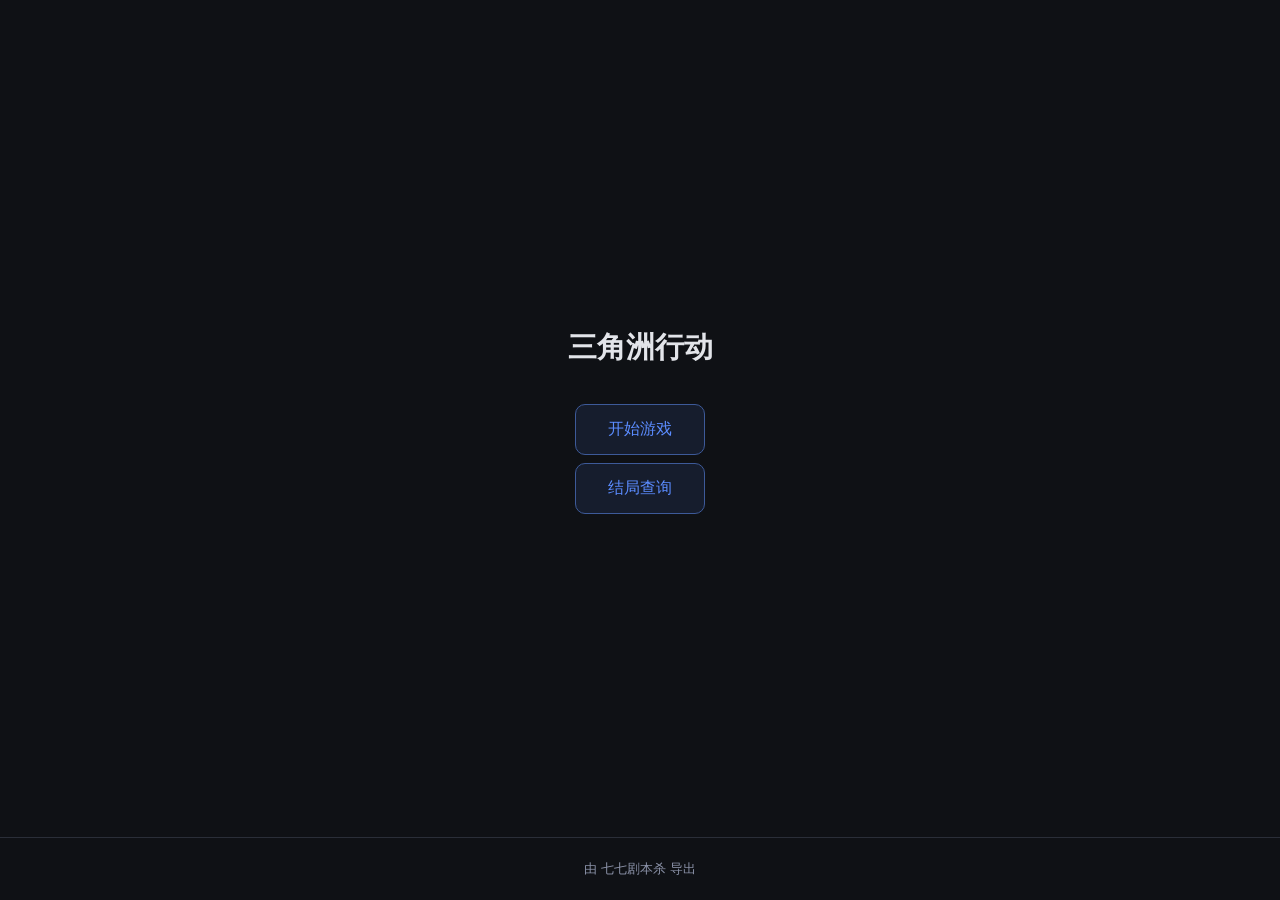
==== 游戏/【七七剧本杀·出品】三角洲行动 (1).html @ 542d5b60 "Add files via upload" ====
<!DOCTYPE html>
<html lang="zh-CN">
<head>
<meta charset="UTF-8">
<meta name="viewport" content="width=device-width, initial-scale=1.0, maximum-scale=1.0, user-scalable=no, viewport-fit=cover">
<meta name="apple-mobile-web-app-capable" content="yes">
<meta name="apple-mobile-web-app-status-bar-style" content="black-translucent">
<meta name="mobile-web-app-capable" content="yes">
<title>三角洲行动</title>
<style>
:root{--bg:#0f1115;--card:#1a1d24;--border:#2a2e38;--text:#e2e4e9;--text-dim:#8b92a8;--accent:#5b8cff;--accent-dim:#3d5a99;--plot:#4ade80;--option:#fbbf24;--ending:#f87171;--minigame:#a78bfa}
*{box-sizing:border-box;margin:0;padding:0;-webkit-tap-highlight-color:transparent;-webkit-touch-callout:none}
body{font-family:-apple-system,BlinkMacSystemFont,"Segoe UI",Roboto,"Helvetica Neue",Arial,sans-serif;background:var(--bg);color:var(--text);line-height:1.7;min-height:100vh;display:flex;flex-direction:column;transition:background .3s,color .3s;-webkit-user-select:none;user-select:none;-webkit-text-size-adjust:100%;text-size-adjust:100%;overflow-x:hidden;touch-action:manipulation}
#game-root{flex:1;display:flex;flex-direction:column;align-items:center;justify-content:center;padding:24px;max-width:720px;margin:0 auto;width:100%;padding-top:max(24px,env(safe-area-inset-top));padding-bottom:max(24px,env(safe-area-inset-bottom));padding-left:max(24px,env(safe-area-inset-left));padding-right:max(24px,env(safe-area-inset-right))}
.game-title{font-size:1.8rem;color:var(--text);margin-bottom:8px;text-align:center}
.game-subtitle{color:var(--text-dim);font-size:0.95rem;margin-bottom:24px;text-align:center}
.node-card{background:var(--card);border:1px solid var(--border);border-radius:16px;padding:28px;width:100%;margin-bottom:16px;position:relative;overflow:hidden;animation:fadeIn .4s ease}
.node-card.with-bg{background-size:cover;background-position:center;background-blend-mode:overlay}
.node-card.with-bg::before{content:"";position:absolute;inset:0;background:rgba(0,0,0,.45);z-index:0}
.node-card.with-bg.light-bg::before{background:rgba(255,255,255,.55)}
.node-card.with-bg>*{position:relative;z-index:1}
@keyframes fadeIn{from{opacity:0;transform:translateY(12px)}to{opacity:1;transform:translateY(0)}}
.node-card.ending{border-color:rgba(248,113,113,.3)}
.node-card.minigame{border-color:rgba(167,139,250,.3)}
.node-type-badge{display:inline-block;font-size:0.7rem;font-weight:700;text-transform:uppercase;padding:3px 12px;border-radius:6px;margin-bottom:12px;background:rgba(90,222,128,.15);color:var(--plot)}
.node-type-badge.ending{background:rgba(248,113,113,.15);color:var(--ending)}
.node-type-badge.minigame{background:rgba(167,139,250,.15);color:var(--minigame)}
.node-title{font-size:1.3rem;font-weight:600;margin-bottom:12px;color:var(--text)}
.node-body{color:var(--text);white-space:pre-wrap;margin-bottom:16px;font-size:1rem;-webkit-user-select:text;user-select:text}
.node-media{width:100%;border-radius:12px;margin-bottom:16px;max-height:400px;object-fit:contain;background:#000}
.node-video{width:100%;border-radius:12px;margin-bottom:16px;max-height:400px;background:#000}
/* 视觉小说式对话框 */
.vn-dialogue-area{position:relative;margin-bottom:16px;min-height:60px}
.vn-character-portrait{position:absolute;bottom:0;left:0;width:120px;height:160px;object-fit:contain;z-index:2;pointer-events:none;filter:drop-shadow(2px 4px 8px rgba(0,0,0,.4))}
.vn-character-portrait.right{left:auto;right:0}
.vn-dialogue-box{background:rgba(0,0,0,.65);border-radius:12px;padding:16px 20px;margin-left:0;position:relative;cursor:pointer;transition:background .2s;min-height:50px;display:flex;flex-direction:column;justify-content:center}
.vn-dialogue-box.light-bg{background:rgba(255,255,255,.75);color:#1a1a2e}
.vn-dialogue-box:hover{background:rgba(0,0,0,.72)}
.vn-dialogue-box.light-bg:hover{background:rgba(255,255,255,.82)}
.vn-dialogue-box.with-portrait-left{margin-left:130px}
.vn-dialogue-box.with-portrait-right{margin-right:130px}
.vn-speaker-name{font-size:0.9rem;font-weight:700;color:#a78bfa;margin-bottom:6px;display:flex;align-items:center;gap:6px}
.vn-speaker-name::before{content:"";display:inline-block;width:3px;height:14px;background:#a78bfa;border-radius:2px}
.vn-dialogue-box.light-bg .vn-speaker-name{color:#6d28d9}
.vn-dialogue-box.light-bg .vn-speaker-name::before{background:#6d28d9}
.vn-dialogue-text{font-size:1rem;line-height:1.8;white-space:pre-wrap;-webkit-user-select:text;user-select:text}
.vn-dialogue-text.fade-in{animation:vnTextFade .35s ease}
@keyframes vnTextFade{from{opacity:0;transform:translateY(6px)}to{opacity:1;transform:translateY(0)}}
.vn-advance-hint{text-align:right;font-size:0.75rem;color:rgba(255,255,255,.4);margin-top:6px;animation:vnBlink 1.2s infinite}
.vn-dialogue-box.light-bg .vn-advance-hint{color:rgba(0,0,0,.35)}
.mg-embed-wrap{position:relative;width:100%;margin-top:12px;touch-action:auto}
.mg-iframe{width:100%;height:60vh;min-height:300px;max-height:600px;border:1px solid var(--border);border-radius:12px;background:#000;transition:opacity .3s ease;touch-action:auto}
.mg-iframe.mg-done{opacity:.4;pointer-events:none}
.mg-loading{position:absolute;inset:0;display:flex;align-items:center;justify-content:center;background:var(--card);border-radius:12px;color:var(--text-dim);font-size:.9rem}
.mg-feedback{animation:mgPopIn .4s ease;text-align:center;padding:20px;border-radius:12px;font-size:1rem}
@keyframes mgPopIn{from{opacity:0;transform:scale(.9)}to{opacity:1;transform:scale(1)}}
.mg-feedback .mg-fb-icon{font-size:2.5rem;margin-bottom:8px}
.mg-feedback .mg-fb-title{font-size:1.4rem;font-weight:700}
.mg-feedback .mg-fb-sub{font-size:.85rem;color:var(--text-dim);margin-top:6px}
@keyframes vnBlink{0%,100%{opacity:.3}50%{opacity:.8}}
.vn-paragraphs-done{opacity:.5;transition:opacity .3s}
.options-list{display:flex;flex-direction:column;gap:10px;margin-top:16px}
.option-btn{display:block;width:100%;text-align:left;padding:14px 18px;border-radius:12px;border:1px solid var(--border);background:rgba(251,191,36,.06);color:var(--text);cursor:pointer;font-size:1rem;transition:all .2s;font-family:inherit;min-height:48px}
.option-btn:hover{background:rgba(251,191,36,.12);border-color:var(--option);transform:translateX(4px)}
.option-btn:active{transform:translateX(2px) scale(.99);background:rgba(251,191,36,.18)}
.option-btn.disabled{opacity:.4;cursor:not-allowed;pointer-events:none}
.option-title{font-weight:600;margin-bottom:2px}
.option-body{color:var(--text-dim);font-size:0.9rem}
.option-condition{font-size:0.75rem;color:var(--text-dim);margin-top:4px;font-style:italic}
.no-options{color:var(--text-dim);text-align:center;padding:20px;font-style:italic}
.ending-card{text-align:center;padding:40px 28px}
.ending-card .node-title{font-size:1.6rem}
.restart-btn{margin-top:24px;padding:14px 32px;border-radius:10px;border:1px solid var(--accent-dim);background:rgba(91,140,255,.1);color:var(--accent);cursor:pointer;font-size:1rem;transition:all .2s;font-family:inherit;min-height:48px}
.restart-btn:hover{background:rgba(91,140,255,.2);border-color:var(--accent)}
.restart-btn:active{background:rgba(91,140,255,.3);transform:scale(.98)}
.history-bar{display:flex;gap:6px;flex-wrap:wrap;margin-bottom:16px;justify-content:center}
.history-dot{width:8px;height:8px;border-radius:50%;background:var(--border);transition:background .3s}
.history-dot.visited{background:var(--accent)}
.vars-panel{position:fixed;top:16px;right:16px;background:var(--card);border:1px solid var(--border);border-radius:10px;padding:12px 16px;font-size:0.8rem;color:var(--text-dim);z-index:100;max-width:200px;display:none}
.vars-panel.visible{display:block}
.vars-panel .var-item{display:flex;justify-content:space-between;gap:12px;margin-bottom:4px}
.vars-panel .var-name{color:var(--text)}
.vars-panel .var-value{color:var(--accent)}
.footer{text-align:center;padding:20px;color:var(--text-dim);font-size:0.8rem;border-top:1px solid var(--border)}
.loading{color:var(--text-dim);text-align:center;padding:40px}
.theme-toggle{position:fixed;top:max(16px,env(safe-area-inset-top));left:max(16px,env(safe-area-inset-left));z-index:100;padding:8px 14px;border-radius:8px;border:1px solid var(--border);background:var(--card);color:var(--text);cursor:pointer;font-size:0.8rem;font-family:inherit;transition:all .2s;min-height:40px}
.theme-toggle:hover{border-color:var(--accent)}
.theme-toggle:active{transform:scale(.95)}
.download-btn{position:fixed;top:max(16px,env(safe-area-inset-top));left:calc(110px + env(safe-area-inset-left));z-index:100;padding:8px 14px;border-radius:8px;border:1px solid var(--border);background:var(--card);color:var(--accent);cursor:pointer;font-size:0.8rem;font-family:inherit;transition:all .2s;min-height:40px}
.download-btn:hover{border-color:var(--accent);background:rgba(91,140,255,.1)}
.download-btn:active{transform:scale(.95)}
@media(max-width:640px){
  #game-root{padding:12px;padding-top:max(12px,env(safe-area-inset-top));padding-bottom:max(12px,env(safe-area-inset-bottom));padding-left:max(12px,env(safe-area-inset-left));padding-right:max(12px,env(safe-area-inset-right))}
  .node-card{padding:18px;border-radius:14px;margin-bottom:12px}
  .game-title{font-size:1.4rem;margin-bottom:6px}
  .game-subtitle{font-size:0.85rem;margin-bottom:18px}
  .node-title{font-size:1.15rem;margin-bottom:10px}
  .node-body{font-size:0.95rem;margin-bottom:14px}
  .node-media,.node-video{max-height:260px;border-radius:10px;margin-bottom:14px}
  .vn-dialogue-box{padding:14px 16px;border-radius:10px;min-height:48px}
  .vn-dialogue-text{font-size:0.95rem;line-height:1.75}
  .vn-speaker-name{font-size:0.85rem;margin-bottom:4px}
  .vn-character-portrait{width:72px;height:100px}
  .vn-dialogue-box.with-portrait-left{margin-left:82px}
  .vn-dialogue-box.with-portrait-right{margin-right:82px}
  .mg-iframe{height:55vh;min-height:280px;max-height:500px;border-radius:10px}
  .mg-feedback{padding:16px}
  .mg-feedback .mg-fb-icon{font-size:2rem}
  .mg-feedback .mg-fb-title{font-size:1.2rem}
  .options-list{gap:8px;margin-top:14px}
  .option-btn{padding:12px 16px;font-size:0.95rem;min-height:44px;border-radius:10px}
  .option-btn:hover{transform:none}
  .option-btn:active{transform:scale(.98)}
  .ending-card{padding:28px 18px}
  .ending-card .node-title{font-size:1.35rem}
  .restart-btn{padding:12px 28px;font-size:0.95rem;margin-top:18px}
  .vars-panel{top:max(8px,env(safe-area-inset-top));right:max(8px,env(safe-area-inset-right));max-width:150px;font-size:0.7rem;padding:8px 10px}
  .theme-toggle{top:max(8px,env(safe-area-inset-top));left:max(8px,env(safe-area-inset-left));padding:6px 12px;font-size:0.75rem;min-height:36px}
  .download-btn{top:max(8px,env(safe-area-inset-top));left:calc(88px + env(safe-area-inset-left));padding:6px 12px;font-size:0.75rem;min-height:36px}
  .footer{padding:14px;font-size:0.72rem}
  .history-dot{width:6px;height:6px}
}
@media(max-width:380px){
  #game-root{padding:8px;padding-top:max(8px,env(safe-area-inset-top));padding-bottom:max(8px,env(safe-area-inset-bottom))}
  .node-card{padding:14px;border-radius:12px}
  .game-title{font-size:1.2rem}
  .node-title{font-size:1.05rem}
  .vn-dialogue-text{font-size:0.9rem}
  .mg-iframe{height:50vh;min-height:240px;border-radius:8px}
  .vn-character-portrait{width:60px;height:84px}
  .vn-dialogue-box.with-portrait-left{margin-left:68px}
  .vn-dialogue-box.with-portrait-right{margin-right:68px}
  .vars-panel{display:none!important}
}
@media(orientation:landscape) and (max-height:500px){
  #game-root{justify-content:flex-start;padding-top:max(8px,env(safe-area-inset-top))}
  .mg-iframe{height:calc(100vh - 140px);min-height:200px;max-height:none}
  .node-card{padding:14px 18px}
  .game-title{font-size:1.1rem;margin-bottom:4px}
  .game-subtitle{font-size:0.8rem;margin-bottom:10px}
}
</style>
</head>
<body>
<div id="game-root"></div>
<div id="vars-panel" class="vars-panel"></div>
<button class="theme-toggle" id="theme-toggle" onclick="toggleTheme()" style="display:none">切换主题</button>

<script id="project-data" type="application/json">{"variables":[{"id":"variable-1785321094728-0","name":"哈夫克","type":"int","initialValue":0},{"id":"variable-1785321100762-1","name":"阿萨拉","type":"int","initialValue":0}],"nodes":[{"id":"script-start","type":"start","position":{"x":178.66221628838474,"y":145.5153538050734},"data":{"kind":"start","title":"游戏入口","body":"欢迎游玩Seven戚通过“七七剧本杀”软件制作的互动故事剧情类游戏"}},{"id":"plot-1","type":"plot","position":{"x":607.9819314641744,"y":110.14828660436137},"data":{"kind":"plot","title":"起源","body":"这是一切的开始，阿萨拉的人民正处于水生火热之中，我们必须要帮助他们找回土地！！！！反对哈夫克的一切阴谋！","characterIds":["character-custom-1785322199210-1"],"storyboard":{"version":1,"storyboardId":"storyboard-version-821850fd-a752-4589-b3ab-06ebc5e53c64","revision":1,"status":"confirmed","updatedAt":"2026-07-29T09:32:47.269Z","sourceHash":"ooxrei","shotCountReason":"","shots":[{"shotId":"shot-c90098a2-74d8-4584-8951-6c9841153ac0","shotNo":1,"durationSec":4,"gridPosition":null,"bottomCaptionEn":"","durationReason":"","sceneDescription":"","characterDescriptions":"","characterIds":["character-custom-1785322199210-1"],"visualDescription":"新的镜头画面","shotSize":"中景","cameraMovement":"固定机位","characterAction":"","emotion":"","lighting":"自然电影感光影","soundEffect":"","dialogue":"","generateAudio":true,"storyboardPrompt":"新的镜头画面\n出场人物：\nCharacter 1\n景别：中景\n光影：自然电影感光影","seedanceDirectorPrompt":"","motionPrompt":"运镜：固定机位\n时长：4秒","linkFromPrevious":"new_clip","linkLocked":false,"status":"confirmed"},{"shotId":"shot-12ba7ae8-3316-42a2-81bb-3f3144792e66","shotNo":2,"durationSec":4,"gridPosition":null,"bottomCaptionEn":"","durationReason":"","sceneDescription":"","characterDescriptions":"","characterIds":["character-custom-1785322199210-1"],"visualDescription":"新的镜头画面","shotSize":"中景","cameraMovement":"固定机位","characterAction":"","emotion":"","lighting":"自然电影感光影","soundEffect":"","dialogue":"","generateAudio":true,"storyboardPrompt":"新的镜头画面\n出场人物：\nCharacter 1\n景别：中景\n光影：自然电影感光影","seedanceDirectorPrompt":"","motionPrompt":"运镜：固定机位\n时长：4秒","linkFromPrevious":"auto","linkLocked":false,"status":"confirmed"}],"confirmedAt":"2026-07-29T09:32:47.269Z","estimatedCost":{"totalDurationSec":8,"costPerSecond":10,"totalCost":80,"updatedAt":"2026-08-01T06:28:00.365Z"}},"storyboardVersions":[{"id":"storyboard-version-821850fd-a752-4589-b3ab-06ebc5e53c64","revision":1,"storyboard":{"version":1,"storyboardId":"storyboard-version-821850fd-a752-4589-b3ab-06ebc5e53c64","revision":1,"status":"confirmed","updatedAt":"2026-07-29T09:32:47.269Z","sourceHash":"ooxrei","shotCountReason":"","shots":[{"shotId":"shot-c90098a2-74d8-4584-8951-6c9841153ac0","shotNo":1,"durationSec":4,"gridPosition":null,"bottomCaptionEn":"","durationReason":"","sceneDescription":"","characterDescriptions":"","characterIds":["character-custom-1785322199210-1"],"visualDescription":"新的镜头画面","shotSize":"中景","cameraMovement":"固定机位","characterAction":"","emotion":"","lighting":"自然电影感光影","soundEffect":"","dialogue":"","generateAudio":true,"storyboardPrompt":"新的镜头画面\n出场人物：\nCharacter 1\n景别：中景\n光影：自然电影感光影","seedanceDirectorPrompt":"","motionPrompt":"运镜：固定机位\n时长：4秒","linkFromPrevious":"new_clip","linkLocked":false,"status":"confirmed"},{"shotId":"shot-12ba7ae8-3316-42a2-81bb-3f3144792e66","shotNo":2,"durationSec":4,"gridPosition":null,"bottomCaptionEn":"","durationReason":"","sceneDescription":"","characterDescriptions":"","characterIds":["character-custom-1785322199210-1"],"visualDescription":"新的镜头画面","shotSize":"中景","cameraMovement":"固定机位","characterAction":"","emotion":"","lighting":"自然电影感光影","soundEffect":"","dialogue":"","generateAudio":true,"storyboardPrompt":"新的镜头画面\n出场人物：\nCharacter 1\n景别：中景\n光影：自然电影感光影","seedanceDirectorPrompt":"","motionPrompt":"运镜：固定机位\n时长：4秒","linkFromPrevious":"auto","linkLocked":false,"status":"confirmed"}],"confirmedAt":"2026-07-29T09:32:47.269Z","estimatedCost":{"totalDurationSec":8,"costPerSecond":10,"totalCost":80,"updatedAt":"2026-08-01T06:28:00.365Z"}},"createdAt":"2026-07-29T09:28:19.403Z","updatedAt":"2026-07-29T09:32:47.269Z"}],"activeStoryboardVersionId":"storyboard-version-821850fd-a752-4589-b3ab-06ebc5e53c64","mutations":[],"options":[{"id":"option-1785317857277-l1roxs","title":"帮助阿萨拉重建家园","body":"","mutations":[],"conditions":[],"conditionGroups":[]},{"id":"option-1785320986814-rvycjo","title":"不管他们的事，我们GTI选择置身事外","body":"","mutations":[],"conditions":[],"conditionGroups":[]},{"id":"option-1785321018225-cpakb9","title":"鼓励哈夫克","body":"","mutations":[],"conditions":[],"conditionGroups":[]}]}},{"id":"plot-3","type":"plot","position":{"x":1680,"y":120},"data":{"kind":"plot","title":"赛依德很感谢您","body":"”谢谢你”赛依德说道","characterIds":[],"mutations":[],"options":[{"id":"option-1785320827137-rbj5xd","title":"没事的，让我们一起加油吧！","body":"","mutations":[],"conditions":[],"conditionGroups":[]}]}},{"id":"plot-6","type":"plot","position":{"x":1160,"y":120},"data":{"kind":"plot","title":"阿萨拉的人民已经很苦了","body":"阿萨拉与哈夫克的战争，很显然哈夫克占据上风，雷军阀已经死了，如果帮助他们这个关键的地方（阿萨拉）就要被哈夫克占据了！","characterIds":[],"mutations":[],"options":[{"id":"option-1785321264141-17naps","title":"帮助阿萨拉","body":"","mutations":[],"conditions":[],"conditionGroups":[]},{"id":"option-1785321265177-w3rhjz","title":"无视","body":"","mutations":[],"conditions":[],"conditionGroups":[]}]}},{"id":"ending-8","type":"ending","position":{"x":1160,"y":610.8571428571429},"data":{"kind":"ending","title":"哈夫克共创未来","body":"“信息与你无限，哈夫克共创未来！”哈夫克又送给我们GTI了一些脑机给我们的干员使用，我们相信与哈夫克合作，我们也将hui成为世界上新的阵营！","characterIds":[]}},{"id":"ending-10","type":"ending","position":{"x":1680,"y":542},"data":{"kind":"ending","title":"战争结束了","body":"战争让阿萨拉变的千疮百孔，哈夫克成为了世界的主导，他们占领着乌木斯运河的航道，他们收着巨额的资金，如果我们能够在之前阻止他们就好了······","characterIds":[]}},{"id":"ending-11","type":"ending","position":{"x":2200,"y":120},"data":{"kind":"ending","title":"阿萨拉的保卫战","body":"阿萨拉在GTI的xiezhu下已经战胜了邪恶的哈夫克资本家，我们会继续帮助他们重建家园！！！","characterIds":[]}}],"scripts":[{"scriptId":"script-default","name":"主脚本","entryNodeId":"script-start","nodes":[{"id":"script-start","type":"start","position":{"x":178.66221628838474,"y":145.5153538050734},"data":{"kind":"start","title":"游戏入口","body":"欢迎游玩Seven戚通过“七七剧本杀”软件制作的互动故事剧情类游戏"}},{"id":"plot-1","type":"plot","position":{"x":607.9819314641744,"y":110.14828660436137},"data":{"kind":"plot","title":"起源","body":"这是一切的开始，阿萨拉的人民正处于水生火热之中，我们必须要帮助他们找回土地！！！！反对哈夫克的一切阴谋！","characterIds":["character-custom-1785322199210-1"],"storyboard":{"version":1,"storyboardId":"storyboard-version-821850fd-a752-4589-b3ab-06ebc5e53c64","revision":1,"status":"confirmed","updatedAt":"2026-07-29T09:32:47.269Z","sourceHash":"ooxrei","shotCountReason":"","shots":[{"shotId":"shot-c90098a2-74d8-4584-8951-6c9841153ac0","shotNo":1,"durationSec":4,"gridPosition":null,"bottomCaptionEn":"","durationReason":"","sceneDescription":"","characterDescriptions":"","characterIds":["character-custom-1785322199210-1"],"visualDescription":"新的镜头画面","shotSize":"中景","cameraMovement":"固定机位","characterAction":"","emotion":"","lighting":"自然电影感光影","soundEffect":"","dialogue":"","generateAudio":true,"storyboardPrompt":"新的镜头画面\n出场人物：\nCharacter 1\n景别：中景\n光影：自然电影感光影","seedanceDirectorPrompt":"","motionPrompt":"运镜：固定机位\n时长：4秒","linkFromPrevious":"new_clip","linkLocked":false,"status":"confirmed"},{"shotId":"shot-12ba7ae8-3316-42a2-81bb-3f3144792e66","shotNo":2,"durationSec":4,"gridPosition":null,"bottomCaptionEn":"","durationReason":"","sceneDescription":"","characterDescriptions":"","characterIds":["character-custom-1785322199210-1"],"visualDescription":"新的镜头画面","shotSize":"中景","cameraMovement":"固定机位","characterAction":"","emotion":"","lighting":"自然电影感光影","soundEffect":"","dialogue":"","generateAudio":true,"storyboardPrompt":"新的镜头画面\n出场人物：\nCharacter 1\n景别：中景\n光影：自然电影感光影","seedanceDirectorPrompt":"","motionPrompt":"运镜：固定机位\n时长：4秒","linkFromPrevious":"auto","linkLocked":false,"status":"confirmed"}],"confirmedAt":"2026-07-29T09:32:47.269Z","estimatedCost":{"totalDurationSec":8,"costPerSecond":10,"totalCost":80,"updatedAt":"2026-08-01T06:28:00.365Z"}},"storyboardVersions":[{"id":"storyboard-version-821850fd-a752-4589-b3ab-06ebc5e53c64","revision":1,"storyboard":{"version":1,"storyboardId":"storyboard-version-821850fd-a752-4589-b3ab-06ebc5e53c64","revision":1,"status":"confirmed","updatedAt":"2026-07-29T09:32:47.269Z","sourceHash":"ooxrei","shotCountReason":"","shots":[{"shotId":"shot-c90098a2-74d8-4584-8951-6c9841153ac0","shotNo":1,"durationSec":4,"gridPosition":null,"bottomCaptionEn":"","durationReason":"","sceneDescription":"","characterDescriptions":"","characterIds":["character-custom-1785322199210-1"],"visualDescription":"新的镜头画面","shotSize":"中景","cameraMovement":"固定机位","characterAction":"","emotion":"","lighting":"自然电影感光影","soundEffect":"","dialogue":"","generateAudio":true,"storyboardPrompt":"新的镜头画面\n出场人物：\nCharacter 1\n景别：中景\n光影：自然电影感光影","seedanceDirectorPrompt":"","motionPrompt":"运镜：固定机位\n时长：4秒","linkFromPrevious":"new_clip","linkLocked":false,"status":"confirmed"},{"shotId":"shot-12ba7ae8-3316-42a2-81bb-3f3144792e66","shotNo":2,"durationSec":4,"gridPosition":null,"bottomCaptionEn":"","durationReason":"","sceneDescription":"","characterDescriptions":"","characterIds":["character-custom-1785322199210-1"],"visualDescription":"新的镜头画面","shotSize":"中景","cameraMovement":"固定机位","characterAction":"","emotion":"","lighting":"自然电影感光影","soundEffect":"","dialogue":"","generateAudio":true,"storyboardPrompt":"新的镜头画面\n出场人物：\nCharacter 1\n景别：中景\n光影：自然电影感光影","seedanceDirectorPrompt":"","motionPrompt":"运镜：固定机位\n时长：4秒","linkFromPrevious":"auto","linkLocked":false,"status":"confirmed"}],"confirmedAt":"2026-07-29T09:32:47.269Z","estimatedCost":{"totalDurationSec":8,"costPerSecond":10,"totalCost":80,"updatedAt":"2026-08-01T06:28:00.365Z"}},"createdAt":"2026-07-29T09:28:19.403Z","updatedAt":"2026-07-29T09:32:47.269Z"}],"activeStoryboardVersionId":"storyboard-version-821850fd-a752-4589-b3ab-06ebc5e53c64","mutations":[],"options":[{"id":"option-1785317857277-l1roxs","title":"帮助阿萨拉重建家园","body":"","mutations":[],"conditions":[],"conditionGroups":[]},{"id":"option-1785320986814-rvycjo","title":"不管他们的事，我们GTI选择置身事外","body":"","mutations":[],"conditions":[],"conditionGroups":[]},{"id":"option-1785321018225-cpakb9","title":"鼓励哈夫克","body":"","mutations":[],"conditions":[],"conditionGroups":[]}]}},{"id":"plot-3","type":"plot","position":{"x":1680,"y":120},"data":{"kind":"plot","title":"赛依德很感谢您","body":"”谢谢你”赛依德说道","characterIds":[],"mutations":[],"options":[{"id":"option-1785320827137-rbj5xd","title":"没事的，让我们一起加油吧！","body":"","mutations":[],"conditions":[],"conditionGroups":[]}]}},{"id":"plot-6","type":"plot","position":{"x":1160,"y":120},"data":{"kind":"plot","title":"阿萨拉的人民已经很苦了","body":"阿萨拉与哈夫克的战争，很显然哈夫克占据上风，雷军阀已经死了，如果帮助他们这个关键的地方（阿萨拉）就要被哈夫克占据了！","characterIds":[],"mutations":[],"options":[{"id":"option-1785321264141-17naps","title":"帮助阿萨拉","body":"","mutations":[],"conditions":[],"conditionGroups":[]},{"id":"option-1785321265177-w3rhjz","title":"无视","body":"","mutations":[],"conditions":[],"conditionGroups":[]}]}},{"id":"ending-8","type":"ending","position":{"x":1160,"y":610.8571428571429},"data":{"kind":"ending","title":"哈夫克共创未来","body":"“信息与你无限，哈夫克共创未来！”哈夫克又送给我们GTI了一些脑机给我们的干员使用，我们相信与哈夫克合作，我们也将hui成为世界上新的阵营！","characterIds":[]}},{"id":"ending-10","type":"ending","position":{"x":1680,"y":542},"data":{"kind":"ending","title":"战争结束了","body":"战争让阿萨拉变的千疮百孔，哈夫克成为了世界的主导，他们占领着乌木斯运河的航道，他们收着巨额的资金，如果我们能够在之前阻止他们就好了······","characterIds":[]}},{"id":"ending-11","type":"ending","position":{"x":2200,"y":120},"data":{"kind":"ending","title":"阿萨拉的保卫战","body":"阿萨拉在GTI的xiezhu下已经战胜了邪恶的哈夫克资本家，我们会继续帮助他们重建家园！！！","characterIds":[]}}],"edges":[{"id":"edge-2","source":"script-start","target":"plot-1","type":"smoothstep","color":"#78e0c4"},{"id":"edge-3","source":"plot-1","sourceOptionId":"option-1785317857277-l1roxs","target":"plot-3","type":"smoothstep","color":"#f7768e"},{"id":"edge-4","source":"plot-1","sourceOptionId":"option-1785320986814-rvycjo","target":"plot-6","type":"smoothstep","color":"#f7768e"},{"id":"edge-5","source":"plot-1","sourceOptionId":"option-1785321018225-cpakb9","target":"ending-8","type":"smoothstep","color":"#f7768e"},{"id":"edge-6","source":"plot-6","sourceOptionId":"option-1785321264141-17naps","target":"plot-3","type":"smoothstep","color":"#7cc7ff"},{"id":"edge-7","source":"plot-6","sourceOptionId":"option-1785321265177-w3rhjz","target":"ending-10","type":"smoothstep","color":"#7cc7ff"},{"id":"edge-8","source":"plot-3","sourceOptionId":"option-1785320827137-rbj5xd","target":"ending-11","type":"smoothstep","color":"#4dd0e1"}]}],"outline":{"projectTitle":"三角洲行动","world":"","scenes":"","characters":"","opening":"","openingPlot":"","tone":""},"assets":{"characters":[{"characterId":"character-custom-1785322199210-1","name":"Character 1","aliases":[],"personalityTags":[],"description":"","referenceImages":[],"variants":[]}],"scenes":[{"sceneId":"scene-custom-1785317488332-1","name":"Scene 1","description":"","referenceImages":[],"variants":[]}],"videos":[],"minigames":[]},"entryNodeId":"script-start","projectFlow":{"entryNodeId":"project-start","nodes":[{"id":"project-start","type":"start","position":{"x":120,"y":120},"data":{"kind":"start","title":"游戏入口","body":""}},{"id":"project-run-main","type":"runScript","position":{"x":420,"y":120},"data":{"kind":"runScript","title":"调用主脚本","body":"","scriptId":"script-default"}},{"id":"project-end","type":"scriptEnd","position":{"x":740,"y":120},"data":{"kind":"scriptEnd","title":"返回调用处","body":"","endId":"project-end"}}],"edges":[{"id":"project-edge-start-main","source":"project-start","target":"project-run-main","type":"smoothstep"},{"id":"project-edge-main-end","source":"project-run-main","sourceEndId":"end","target":"project-end","type":"smoothstep"}]}}</script>
<script>
(function(){
  'use strict';

  var ENDING_SETTINGS = {
    showLockedEndings: true,
    hideLockedEndingNames: false,
    endingClues: {"ending-8":"与哈夫克结盟","ending-10":"中立","ending-11":"与阿萨拉结盟"},
    publishSettings: {
      hideEndingGallery: false,
      hideVarsPanel: false,
      hideRestartBtn: false,
      hideTitleScreen: false,
      hiddenVariables: [],
      hiddenEndings: []
    }
  };
  var EXPORT_FILE_NAME = "【七七剧本杀·出品】三角洲行动";
  var reachedEndings = {}; // 记录已达成的结局
  var ALL_ENDINGS = []; // 收集所有结局节点

  // 导出的 HTML 中 project 参数不存在，只从 #project-data 读取
  var domProject = null;
  try {
    var domEl = document.getElementById('project-data');
    if (domEl) domProject = JSON.parse(domEl.textContent);
  } catch(e) { console.error('[generateHTML] 解析 project-data 失败:', e); }
  var PROJECT = domProject || {};
  console.log('[generateHTML] 使用项目数据, 标题:', 
    (PROJECT.outline && PROJECT.outline.projectTitle) || '(无)',
    '小游戏资产:', (PROJECT.assets && PROJECT.assets.minigames) ? PROJECT.assets.minigames.length : 0);

  // 收集所有节点和边（可能在顶层、scripts 或 projectFlow 中）
  var nodes = [];
  var edges = [];
  // 从所有来源收集并合并变量数据
  // 深度递归搜索：遍历整个项目数据树，查找所有看起来像变量的对象
  var varMap = {};
  function mergeVar(v) {
    if (!v || !v.id || typeof v !== 'object') return;
    // 必须看起来像变量对象：有 id 且有 type 或 initialValue 或 name
    if (!('type' in v) && !('initialValue' in v) && !('name' in v)) return;
    var existing = varMap[v.id];
    if (!existing) {
      varMap[v.id] = Object.assign({}, v);
    } else {
      // 合并：优先取非 undefined/null 的值
      Object.keys(v).forEach(function(key) {
        var newVal = v[key];
        if (newVal !== undefined && newVal !== null) {
          var oldVal = existing[key];
          if (oldVal === undefined || oldVal === null) {
            existing[key] = newVal;
          } else if (key === 'initialValue') {
            // 对于 initialValue：取非零的有效值
            var oldNum = Number(oldVal);
            var newNum = Number(newVal);
            var oldValid = !isNaN(oldNum) && oldNum !== 0;
            var newValid = !isNaN(newNum) && newNum !== 0;
            // 如果旧值无效（0/空/NaN）而新值有效，用新值
            if (!oldValid && newValid) {
              existing[key] = newVal;
            }
            // 如果两个都有效，取绝对值更大的（通常是用户设置的值）
            else if (oldValid && newValid && Math.abs(newNum) > Math.abs(oldNum)) {
              existing[key] = newVal;
            }
            // 字符串类型的非零值优先
            else if (typeof newVal === 'string' && newVal.trim() !== '' && newVal.trim() !== '0') {
              if (typeof oldVal !== 'string' || oldVal.trim() === '' || oldVal.trim() === '0') {
                existing[key] = newVal;
              }
            }
          }
        }
      });
    }
  }

  // 深度递归搜索项目数据中的所有变量
  function deepCollectVariables(obj, depth) {
    if (!obj || typeof obj !== 'object' || depth > 10) return;
    if (Array.isArray(obj)) {
      obj.forEach(function(item) { deepCollectVariables(item, depth + 1); });
      return;
    }
    // 检查是否是变量对象
    if (obj.id && (obj.type === 'int' || obj.type === 'bool' || obj.type === 'enum') &&
        ('initialValue' in obj || 'name' in obj)) {
      mergeVar(obj);
    }
    // 递归搜索子属性
    for (var key in obj) {
      if (obj.hasOwnProperty(key) && typeof obj[key] === 'object' && obj[key] !== null) {
        deepCollectVariables(obj[key], depth + 1);
      }
    }
  }

  // 1. 先从已知位置收集
  (PROJECT.variables || []).forEach(mergeVar);
  if (PROJECT.scripts) {
    PROJECT.scripts.forEach(function(s) {
      (s.variables || []).forEach(mergeVar);
    });
  }
  if (PROJECT.outline && PROJECT.outline.variables) {
    PROJECT.outline.variables.forEach(mergeVar);
  }
  // 2. 深度递归搜索整个项目数据，确保不遗漏任何位置的变量
  deepCollectVariables(PROJECT, 0);

  var variables = Object.keys(varMap).map(function(k) { return varMap[k]; });

  // 调试日志：帮助诊断变量同步问题
  console.log('[变量同步诊断] 收集到变量:', variables.length, '个');
  variables.forEach(function(v) {
    console.log('[变量]', v.name, '(', v.id, ')', 'type:', v.type, 'initialValue:', v.initialValue);
  });
  var entryNodeId = PROJECT.entryNodeId;

  // 顶层
  if (PROJECT.nodes) nodes = nodes.concat(PROJECT.nodes);
  if (PROJECT.edges) edges = edges.concat(PROJECT.edges);

  // scripts 中的节点和边
  if (PROJECT.scripts) {
    PROJECT.scripts.forEach(function(s) {
      if (s.nodes) nodes = nodes.concat(s.nodes);
      if (s.edges) edges = edges.concat(s.edges);
      if (s.entryNodeId && !entryNodeId) entryNodeId = s.entryNodeId;
    });
  }

  // projectFlow 中的节点和边
  if (PROJECT.projectFlow) {
    if (PROJECT.projectFlow.nodes) nodes = nodes.concat(PROJECT.projectFlow.nodes);
    if (PROJECT.projectFlow.edges) edges = edges.concat(PROJECT.projectFlow.edges);
  }

  // 去重（按 id）
  var seenNodeIds = {};
  nodes = nodes.filter(function(n) {
    if (seenNodeIds[n.id]) return false;
    seenNodeIds[n.id] = true;
    return true;
  });
  var seenEdgeIds = {};
  edges = edges.filter(function(e) {
    if (seenEdgeIds[e.id]) return false;
    seenEdgeIds[e.id] = true;
    return true;
  });

  // 构建节点映射
  var nodeMap = {};
  nodes.forEach(function(n){ nodeMap[n.id] = n; });

  // 构建小游戏资产映射（minigameAssetId -> 资产对象）
  var minigameAssetMap = {};
  if (PROJECT.assets && PROJECT.assets.minigames) {
    PROJECT.assets.minigames.forEach(function(mg) {
      if (mg && mg.minigameId) minigameAssetMap[mg.minigameId] = mg;
    });
  }
  console.log('[小游戏资产] 共加载', Object.keys(minigameAssetMap).length, '个小游戏资产');

  //从小游戏资产文件构建内联HTML（与主应用 tm() 函数逻辑一致）
  function buildMinigameHtmlFromAsset(asset) {
    if (!asset || !asset.files || !Array.isArray(asset.files)) return '';
    // 查找 index.html
    var entryFile = null;
    for (var i = 0; i < asset.files.length; i++) {
      if (asset.files[i].path === 'index.html') {
        entryFile = asset.files[i];
        break;
      }
    }
    if (!entryFile) {
      console.warn('[小游戏资产] 未找到 index.html');
      return '';
    }
    // 解码 index.html 内容
    var htmlContent = '';
    try {
      var binary = atob(entryFile.dataBase64 || '');
      var bytes = new Uint8Array(binary.length);
      for (var j = 0; j < binary.length; j++) bytes[j] = binary.charCodeAt(j);
      htmlContent = new TextDecoder('utf-8').decode(bytes);
    } catch(e) {
      console.error('[小游戏资产] 解码 index.html 失败:', e);
      return '';
    }
    // 构建文件路径 -> data URI 映射
    var fileMap = {};
    asset.files.forEach(function(f) {
      if (f.path && f.dataBase64) {
        fileMap[f.path] = 'data:' + (f.mimeType || 'application/octet-stream') + ';base64,' + f.dataBase64;
      }
    });
    // 路径规范化函数
    function normalizePath(p) {
      var t = p.replace(/\\/g, '/').replace(/^\.\/+/, '').trim();
      if (!t || t.endsWith('/') || t.startsWith('/') || /^[a-z]:\//i.test(t)) return null;
      var parts = t.split('/').filter(Boolean);
      if (parts.length === 0 || parts.some(function(p) { return p === '.' || p === '..' || p.indexOf(String.fromCharCode(0)) >= 0; })) return null;
      return parts.join('/');
    }
    // 判断是否为绝对URL
    function isAbsoluteUrl(s) {
      return /^(?:[a-z][a-z0-9+.-]*:|\/\/|#)/i.test(s) || s.startsWith('data:') || s.startsWith('blob:');
    }
    // 分离路径和后缀（query+hash）
    function splitPath(url) {
      var m = url.match(/^([^?#]*)(.*)$/);
      return { path: m ? m[1] : url, suffix: m ? m[2] : '' };
    }
    // 替换函数：将相对路径替换为 data URI
    function replaceUrl(urlStr) {
      var s = urlStr.trim();
      if (!s || isAbsoluteUrl(s)) return urlStr;
      var parts = splitPath(s);
      var normalized = normalizePath(parts.path);
      if (!normalized) return urlStr;
      var dataUri = fileMap[normalized];
      return dataUri ? (dataUri + parts.suffix) : urlStr;
    }
    // 替换 src="..." 和 href="..."
    htmlContent = htmlContent.replace(/\b(src|href)=("([^"]*)"|'([^']*)')/gi, function(match, attr, quoted, dq, sq) {
      var quote = quoted.startsWith("'") ? "'" : '"';
      return attr + '=' + quote + replaceUrl(dq || sq || '') + quote;
    });
    // 替换 url(...)
    htmlContent = htmlContent.replace(/url\((["']?)([^"')]+)\1\)/gi, function(match, quote, url) {
      return 'url(' + quote + replaceUrl(url) + quote + ')';
    });
    console.log('[小游戏资产] HTML构建完成，长度:', htmlContent.length);
    return htmlContent;
  }

  // 收集所有结局节点
  nodes.forEach(function(n){
    var kind = (n.data && n.data.kind) || n.type || '';
    if(kind === 'ending'){
      var endingData = n.data || {};
      ALL_ENDINGS.push({
        id: n.id,
        title: endingData.title || endingData.name || '未知结局',
        body: endingData.body || endingData.description || '',
        clue: ENDING_SETTINGS.endingClues[n.id] || ''
      });
    }
  });

  // 构建出边映射：source -> [edges]
  var outgoingMap = {};
  edges.forEach(function(e){
    if(!outgoingMap[e.source]) outgoingMap[e.source] = [];
    outgoingMap[e.source].push(e);
  });

  // 初始化变量状态
  // 编辑器使用 initialValue 字段，兼容 defaultValue / value / defaultVal
  function getVarDefault(v){
    // 优先使用 initialValue（编辑器实际使用的字段）
    if(v.initialValue !== undefined && v.initialValue !== null && v.initialValue !== '') return v.initialValue;
    // 兼容其他可能的字段名
    if(v.defaultValue !== undefined && v.defaultValue !== null && v.defaultValue !== '') return v.defaultValue;
    if(v.value !== undefined && v.value !== null && v.value !== '') return v.value;
    if(v.defaultVal !== undefined && v.defaultVal !== null && v.defaultVal !== '') return v.defaultVal;
    // 类型默认值
    if(v.type === 'int') return 0;
    if(v.type === 'bool') return false;
    if(v.type === 'enum') return (v.enumOptions && v.enumOptions[0] && v.enumOptions[0].value) || '';
    return '';
  }
  var variableState = {};
  variables.forEach(function(v){
    var val = getVarDefault(v);
    if(v.type === 'int'){
      val = Number(val);
      if(isNaN(val)) val = 0;
    }
    else if(v.type === 'bool') val = val === true || val === 'true' || val === '1' || val === 1;
    else if(v.type === 'enum') val = String(val || '');
    variableState[v.id] = val;
  });

  var variableDefs = {};
  variables.forEach(function(v){ variableDefs[v.id] = v; });

  // 播放历史
  var history = [];
  var root = document.getElementById('game-root');
  var varsPanel = document.getElementById('vars-panel');

  // ==================== 媒体 URL 解析 ====================
  function resolveMediaUrl(mediaObj){
    if(!mediaObj || typeof mediaObj !== 'object') return null;
    if(mediaObj._resolvedUrl) return mediaObj._resolvedUrl;
    if(mediaObj.absoluteUrl) return mediaObj.absoluteUrl;
    if(mediaObj.url && typeof mediaObj.url === 'string' && mediaObj.url.indexOf('blob:') !== 0) return mediaObj.url;
    return null;
  }

  // ==================== 背景图片解析 ====================
  function resolveBackgroundImage(node){
    var data = node.data || {};
    var bg = data.backgroundImage;
    if(!bg) return null;
    var url = null;
    if(bg.type === 'url' && bg.url) url = bg.url;
    else if(bg.type === 'base64' && bg.data) url = bg.data;
    else if(bg.type === 'local' && bg.mediaId){
      if(bg._resolvedUrl) url = bg._resolvedUrl;
      else if(bg.absoluteUrl) url = bg.absoluteUrl;
    }
    else if(typeof bg === 'string') url = bg;
    if(!url) return null;
    // 返回 URL 和调整参数
    return { url: url, adjust: bg.adjust || null };
  }

  // ==================== 人物肖像解析 ====================
  function resolveCharacterPortrait(node){
    var data = node.data || {};
    var charIds = data.characterIds || [];
    if(charIds.length === 0) return null;
    var characters = PROJECT.assets && PROJECT.assets.characters || [];
    var charId = charIds[0];
    var character = characters.find(function(c){ return c.id === charId; });
    if(!character) return null;
    var portrait = character.portrait;
    var portraitUrl = null;
    if(portrait){
      if(typeof portrait === 'string'){
        portraitUrl = portrait;
      } else {
        portraitUrl = resolveMediaUrl(portrait);
        if(!portraitUrl && portrait.data) portraitUrl = portrait.data;
        if(!portraitUrl && portrait.base64) portraitUrl = portrait.base64;
        if(!portraitUrl && portrait.thumbnail) portraitUrl = portrait.thumbnail;
      }
    }
    return {
      name: character.name || character.title || '未知人物',
      portrait: portraitUrl,
      id: charId
    };
  }

  // ==================== 变量条件判断 ====================
  function checkConditions(conditions){
    if(!conditions || conditions.length === 0) return true;
    return conditions.every(function(cond){
      var def = variableDefs[cond.variableId];
      var val = variableState[cond.variableId];
      if(!def || val === undefined) return false;
      if(def.type === 'bool'){
        return cond.operator === 'false' ? !val : !!val;
      }
      if(def.type === 'enum'){
        var cur = String(val || '');
        var target = String(cond.value || '');
        return cond.operator === 'not' ? cur !== target : cur === target;
      }
      var numVal = Number(val) || 0;
      var numTarget = Number(cond.value) || 0;
      switch(cond.operator){
        case 'eq': return numVal === numTarget;
        case 'ne': return numVal !== numTarget;
        case 'gt': return numVal > numTarget;
        case 'lt': return numVal < numTarget;
        case 'gte': return numVal >= numTarget;
        case 'lte': return numVal <= numTarget;
        default: return true;
      }
    });
  }

  // ==================== 应用变量变更 ====================
  function applyMutations(mutations){
    if(!mutations || mutations.length === 0) return;
    mutations.forEach(function(mut){
      var def = variableDefs[mut.variableId];
      if(!def) return;
      var mode = mut.mode;
      if(def.type === 'bool' || def.type === 'enum') mode = 'set';
      if(mode !== 'add' && mode !== 'sub' && mode !== 'set') mode = 'set';

      if(def.type === 'int'){
        var cur = Number(variableState[mut.variableId]) || 0;
        var val = Number(mut.value) || 0;
        if(mode === 'add') variableState[mut.variableId] = cur + val;
        else if(mode === 'sub') variableState[mut.variableId] = cur - val;
        else variableState[mut.variableId] = val;
      } else if(def.type === 'bool'){
        variableState[mut.variableId] = mut.value === true || mut.value === 'true' || mut.value === '1' || mut.value === 1;
      } else {
        variableState[mut.variableId] = String(mut.value || '');
      }
    });
    updateVarsPanel();
  }

  // ==================== 查找选项的目标节点 ====================
  // 从 edge 中提取 sourceOptionId，兼容多种存储格式
  function getEdgeSourceOptionId(e){
    // 格式1: e.data.sourceOptionId (React Flow 格式)
    if(e.data && e.data.sourceOptionId) return e.data.sourceOptionId;
    // 格式2: e.sourceOptionId (存储格式)
    if(e.sourceOptionId) return e.sourceOptionId;
    // 格式3: e.sourceHandle = "option:<id>"
    if(e.sourceHandle && typeof e.sourceHandle === 'string' && e.sourceHandle.indexOf('option:') === 0){
      return e.sourceHandle.slice(7);
    }
    return null;
  }

  // 从 edge 中提取 sourceEndId，兼容多种存储格式
  function getEdgeSourceEndId(e){
    if(e.data && e.data.sourceEndId) return e.data.sourceEndId;
    if(e.sourceEndId) return e.sourceEndId;
    if(e.sourceHandle && typeof e.sourceHandle === 'string'){
      if(e.sourceHandle.indexOf('script-end:') === 0) return e.sourceHandle.slice(12);
      if(e.sourceHandle.indexOf('minigame-end:') === 0) return e.sourceHandle.slice(13);
    }
    return null;
  }

  function findOptionTarget(node, optionId, optIdx){
    var outEdges = outgoingMap[node.id] || [];

    // 策略1: 精确匹配 sourceOptionId
    var edge = outEdges.find(function(e){
      return getEdgeSourceOptionId(e) === optionId;
    });

    // 策略2: 匹配 sourceEndId
    if(!edge){
      edge = outEdges.find(function(e){
        return getEdgeSourceEndId(e) === optionId;
      });
    }

    // 策略3: 如果 optionId 是 "option-<idx>" 格式，解析索引并匹配
    if(!edge && typeof optionId === 'string'){
      var match = optionId.match(/option-(d+)/);
      if(match){
        var idx = parseInt(match[1], 10);
        var options = node.data && node.data.options || [];
        if(options[idx]){
          edge = outEdges.find(function(e){
            return getEdgeSourceOptionId(e) === options[idx].id || getEdgeSourceEndId(e) === options[idx].id;
          });
        }
      }
    }

    // 策略4: 按选项索引匹配边（第 N 个有 optionId 的边对应第 N 个选项）
    if(!edge && optIdx !== undefined && optIdx !== null){
      var optionEdges = outEdges.filter(function(e){
        return getEdgeSourceOptionId(e) !== null;
      });
      if(optionEdges.length > optIdx){
        edge = optionEdges[optIdx];
      }
    }

    return edge ? nodeMap[edge.target] : null;
  }

  // ==================== 查找节点的直接后续 ====================
  function findNextNode(node){
    var outEdges = outgoingMap[node.id] || [];
    var edge = outEdges.find(function(e){
      return getEdgeSourceOptionId(e) === null && getEdgeSourceEndId(e) === null;
    });
    if(!edge) edge = outEdges[0];
    return edge ? nodeMap[edge.target] : null;
  }

  // ==================== 渲染变量面板 ====================
  var _hiddenVarSet = {};
  (ENDING_SETTINGS.publishSettings.hiddenVariables || []).forEach(function(vid){ _hiddenVarSet[vid] = true; });

  function updateVarsPanel(){
    if(ENDING_SETTINGS.publishSettings.hideVarsPanel || variables.length === 0){ varsPanel.classList.remove('visible'); return; }
    var visibleVars = variables.filter(function(v){ return !_hiddenVarSet[v.id]; });
    if(visibleVars.length === 0){ varsPanel.classList.remove('visible'); return; }
    varsPanel.classList.add('visible');
    var html = visibleVars.map(function(v){
      var val = variableState[v.id];
      if(v.type === 'int') val = Number(val) || 0;
      return '<div class="var-item"><span class="var-name">' + escapeText(v.name || v.id) + '</span><span class="var-value">' + escapeText(String(val)) + '</span></div>';
    }).join('');
    varsPanel.innerHTML = html;
  }

  function escapeText(s){
    if(typeof s !== 'string') s = String(s || '');
    return s.replace(/&/g,'&amp;').replace(/</g,'&lt;').replace(/>/g,'&gt;').replace(/"/g,'&quot;');
  }

  // ==================== 渲染节点 ====================
  function renderNode(node){
    if(!node){ renderEnd(); return; }

    var data = node.data || {};
    var kind = data.kind || node.type || 'plot';
    var isEnding = kind === 'ending';
    var isMinigame = kind === 'minigame';

    history.push(node.id);

    var card = document.createElement('div');
    card.className = 'node-card' + (isEnding ? ' ending' : '') + (isMinigame ? ' minigame' : '');

    // 应用背景图片
    var bgInfo = resolveBackgroundImage(node);
    var isLightBg = false;
    if(bgInfo && bgInfo.url){
      card.classList.add('with-bg');
      card.style.backgroundImage = 'url(' + bgInfo.url + ')';
      // 判断背景是否为亮色
      if(data.backgroundImage && data.backgroundImage.bgTheme === 'light'){
        card.classList.add('light-bg');
        isLightBg = true;
      }
      // 应用可视化调整参数（缩放、偏移、裁剪）
      var adj = bgInfo.adjust;
      if(adj){
        var bgSizeW = (adj.scale || 100) * 100 / (adj.cropW || 100);
        var posX = 50;
        var posY = 50;
        // 裁剪位置映射
        if((adj.cropW || 100) < 100){
          posX = (adj.cropX || 0) * 100 / (100 - (adj.cropW || 100));
        }
        if((adj.cropH || 100) < 100){
          posY = (adj.cropY || 0) * 100 / (100 - (adj.cropH || 100));
        }
        // 偏移调整
        posX += (adj.offsetX || 0) / 2;
        posY += (adj.offsetY || 0) / 2;
        // 钳制范围
        posX = Math.max(0, Math.min(100, posX));
        posY = Math.max(0, Math.min(100, posY));
        card.style.backgroundSize = bgSizeW + '% auto';
        card.style.backgroundPosition = posX + '% ' + posY + '%';
        card.style.backgroundRepeat = 'no-repeat';
      }
    }

    var typeLabel = '剧情';
    if(isEnding) typeLabel = '结局';
    else if(isMinigame) typeLabel = '小游戏';

    var html = '<span class="node-type-badge' + (isEnding ? ' ending' : '') + (isMinigame ? ' minigame' : '') + '">' + typeLabel + '</span>';

    if(data.title){
      html += '<div class="node-title">' + escapeText(data.title) + '</div>';
    }

    // 媒体展示（视频/图片）
    var video = data.video || (data.storyboard && data.storyboard.videoJob ? data.storyboard.videoJob.video : null);
    var mediaUrl = resolveMediaUrl(video);
    if(mediaUrl){
      var ext = mediaUrl.split('.').pop().toLowerCase().split('?')[0];
      if(ext === 'mp4' || ext === 'webm' || ext === 'mov' || mediaUrl.indexOf('video') !== -1 || (mediaUrl.indexOf('data:video') === 0)){
        html += '<video class="node-video" src="' + escapeText(mediaUrl) + '" controls autoplay playsinline></video>';
      } else {
        html += '<img class="node-media" src="' + escapeText(mediaUrl) + '" alt="">';
      }
    }

    if(data.body){
      // 视觉小说式分段展示：按换行符分割，点击切换下一段
      var paragraphs = data.body.split(/\r?\n/).filter(function(p){ return p.trim().length > 0; });
      if(paragraphs.length === 0) paragraphs = [data.body];

      // 解析人物肖像
      var charInfo = resolveCharacterPortrait(node);
      var portraitSide = 'left';
      var portraitHtml = '';
      var boxClass = '';

      if(charInfo && charInfo.portrait){
        portraitHtml = '<img class="vn-character-portrait" src="' + escapeText(charInfo.portrait) + '" alt="' + escapeText(charInfo.name) + '">';
        boxClass = ' with-portrait-' + portraitSide;
      }

      var dialogueClass = isLightBg ? ' light-bg' : '';
      html += '<div class="vn-dialogue-area">';
      html += portraitHtml;
      html += '<div class="vn-dialogue-box' + boxClass + dialogueClass + '" id="vn-dialogue-' + node.id + '">';
      if(charInfo && charInfo.name){
        html += '<div class="vn-speaker-name">' + escapeText(charInfo.name) + '</div>';
      }
      html += '<div class="vn-dialogue-text" id="vn-text-' + node.id + '"></div>';
      html += '<div class="vn-advance-hint" id="vn-hint-' + node.id + '">/ 点击继续</div>';
      html += '</div>';
      html += '</div>';
    }

    if(isEnding){
      // 记录已达成的结局
      reachedEndings[node.id] = true;

      html += '</div>';
      card.innerHTML = html;
      card.classList.add('ending-card');
      root.innerHTML = '';
      root.appendChild(card);

      // 结局也需要显示正文
      var endTextEl = card.querySelector('#vn-text-' + node.id);
      var endHintEl = card.querySelector('#vn-hint-' + node.id);
      var endDialogueBox = card.querySelector('#vn-dialogue-' + node.id);
      var endParagraphs = [];
      if(data.body){
        endParagraphs = data.body.split(/\r?\n/).filter(function(p){ return p.trim().length > 0; });
        if(endParagraphs.length === 0) endParagraphs = [data.body];
      }

      if(endTextEl && endParagraphs.length > 0){
        var endParaIdx = 0;
        var endDone = false;

        function showEndingParagraph(){
          if(endParaIdx >= endParagraphs.length){
            if(!endDone){
              endDone = true;
              if(endHintEl) endHintEl.style.display = 'none';
              showEndingButtons();
            }
            return;
          }
          var para = endParagraphs[endParaIdx];
          endTextEl.classList.remove('fade-in');
          endTextEl.textContent = para;
          void endTextEl.offsetWidth;
          endTextEl.classList.add('fade-in');
          endParaIdx++;
          if(endParaIdx >= endParagraphs.length){
            if(endParagraphs.length <= 1){
              endDone = true;
              if(endHintEl) endHintEl.style.display = 'none';
              showEndingButtons();
              return;
            }
            if(endHintEl) endHintEl.textContent = '/ 点击继续';
          } else {
            if(endHintEl) endHintEl.textContent = '/ 点击继续 (' + endParaIdx + '/' + endParagraphs.length + ')';
          }
        }

        showEndingParagraph();
        if(endDialogueBox){
          endDialogueBox.addEventListener('click', function(){
            if(endDone) return;
            showEndingParagraph();
          });
        }
      } else {
        // 没有正文，直接显示按钮
        if(endHintEl) endHintEl.style.display = 'none';
        showEndingButtons();
      }

      function showEndingButtons(){
        if(!ENDING_SETTINGS.publishSettings.hideRestartBtn){
          var restart = document.createElement('button');
          restart.className = 'restart-btn';
          restart.textContent = '重新开始';
          restart.onclick = function(){ startGame(); };
          root.appendChild(restart);
        }

        if(!ENDING_SETTINGS.publishSettings.hideEndingGallery){
          var endingBtn = document.createElement('button');
          endingBtn.className = 'restart-btn';
          endingBtn.style.marginTop = '8px';
          endingBtn.textContent = '结局查询';
          endingBtn.onclick = function(){ showEndingGallery(); };
          root.appendChild(endingBtn);
        }
      }
      return;
    }

    // 选项渲染（初始隐藏，等段落读完再显示）
    var hasOptions = false;
    if(kind === 'plot' && data.options && data.options.length > 0){
      hasOptions = true;
      html += '<div class="options-list vn-options" style="display:none">';
      data.options.forEach(function(opt, idx){
        var condMet = checkConditions(opt.conditions);
        var optId = opt.id || ('option-' + idx);
        html += '<button class="option-btn' + (condMet ? '' : ' disabled') + '" data-opt-id="' + escapeText(optId) + '" data-opt-idx="' + idx + '"' + (condMet ? '' : ' disabled') + '>';
        html += '<div class="option-title">' + escapeText(opt.title || ('选项 ' + (idx + 1))) + '</div>';
        if(opt.body) html += '<div class="option-body">' + escapeText(opt.body) + '</div>';
        if(opt.conditions && opt.conditions.length > 0 && !condMet) html += '<div class="option-condition">条件未满足</div>';
        html += '</button>';
      });
      html += '</div>';
    } else if(kind === 'minigame'){
      // 小游戏嵌入渲染
      var mgEmbedType = data.minigameEmbedType || '';
      var mgHtmlCode = data.minigameHtmlCode || '';
      var mgGameUrl = data.minigameUrl || '';

      // 检查是否使用资产面板的小游戏资源（minigameAssetId）
      var mgAssetId = data.minigameAssetId || '';
      var mgAsset = mgAssetId ? minigameAssetMap[mgAssetId] : null;
      if(mgAsset){
        // 从资产构建内联HTML
        var assetHtml = buildMinigameHtmlFromAsset(mgAsset);
        if(assetHtml){
          mgEmbedType = 'html';
          mgHtmlCode = assetHtml;
          console.log('[小游戏诊断] 节点', node.id, '使用资产', mgAssetId, '(', mgAsset.name, ')，HTML长度:', assetHtml.length);
        } else {
          console.warn('[小游戏诊断] 节点', node.id, '资产', mgAssetId, '构建HTML失败');
        }
      }

      var hasEmbed = (mgEmbedType === 'html' && mgHtmlCode) || (mgEmbedType === 'url' && mgGameUrl);

      // 诊断日志：帮助排查小游戏嵌入问题
      console.log('[小游戏诊断] 节点', node.id, {
        kind: kind,
        minigameEmbedType: mgEmbedType,
        hasHtmlCode: !!mgHtmlCode,
        htmlCodeLength: mgHtmlCode ? mgHtmlCode.length : 0,
        hasUrl: !!mgGameUrl,
        url: mgGameUrl,
        hasEmbed: !!hasEmbed,
        dataKeys: Object.keys(data)
      });

      if(hasEmbed){
        // 嵌入型小游戏：渲染iframe容器（玩家直接看到游戏，不需要选择）
        hasOptions = true;
        html += '<div class="mg-embed-wrap vn-options" style="display:none">';
        html += '<div class="mg-loading">小游戏加载中...</div>';
        if(mgEmbedType === 'html'){
          // HTML代码模式：用Blob URL确保内容完整渲染
          html += '<iframe class="mg-iframe" data-mg-mode="html" data-mg-code="' + escapeText(mgHtmlCode) + '" style="display:none;" allow="autoplay; fullscreen; microphone; camera"></iframe>';
        } else {
          // URL模式：直接加载URL
          html += '<iframe class="mg-iframe" data-mg-mode="url" src="' + escapeText(mgGameUrl) + '" style="display:none;" allow="autoplay; fullscreen; microphone; camera"></iframe>';
        }
        html += '<div class="mg-feedback" style="display:none;margin-top:12px;"></div>';
        html += '</div>';
      } else {
        // 无嵌入内容：显示提示信息，不显示选择按钮
        // 结果定义仅用于作者端配置连线，玩家不应看到选择按钮
        hasOptions = true;
        var results = data.minigameResults || [{ id: 'success', label: '成功' }, { id: 'failure', label: '失败' }];
        html += '<div class="mg-embed-wrap vn-options" style="display:none">';
        html += '<div style="padding:40px 20px;text-align:center;color:var(--text-dim);background:rgba(167,139,250,.08);border-radius:12px;border:1px dashed rgba(167,139,250,.3);">';
        html += '<div style="font-size:2rem;margin-bottom:8px;">🎮</div>';
        html += '<div style="font-size:1rem;margin-bottom:12px;">小游戏未配置嵌入内容</div>';
        html += '<div style="font-size:0.85rem;">请在编辑器中配置小游戏嵌入（HTML代码或URL）</div>';
        html += '</div>';
        // 仍保留隐藏的结果按钮供测试用（不可见但可点击）
        results.forEach(function(r){
          html += '<button class="option-btn" data-result-id="' + escapeText(r.id) + '" style="display:none;">';
          html += '<div class="option-title">' + escapeText(r.label || r.id) + '</div>';
          html += '</button>';
        });
        html += '</div>';
      }
    } else {
      var nextNode = findNextNode(node);
      html += '<div class="no-options vn-options" style="display:none">';
      if(nextNode){
        html += '（继续...）';
      } else {
        html += '没有后续剧情了';
      }
      html += '</div>';
    }

    html += '</div>';
    card.innerHTML = html;
    root.innerHTML = '';
    root.appendChild(card);

    // ===== 视觉小说式段落渐进展示 =====
    var dialogueBox = card.querySelector('#vn-dialogue-' + node.id);
    var textEl = card.querySelector('#vn-text-' + node.id);
    var hintEl = card.querySelector('#vn-hint-' + node.id);
    var optionsEl = card.querySelector('.vn-options');
    var paraIdx = 0;
    var allParagraphsShown = false;

    function showOptions(){
      if(optionsEl){
        optionsEl.style.display = '';
        optionsEl.classList.add('vn-paragraphs-done');
      }
      if(hintEl) hintEl.style.display = 'none';
      allParagraphsShown = true;

      // 如果没有选项且有下一个节点，自动跳转
      if(!hasOptions){
        var autoNext = findNextNode(node);
        if(autoNext){
          setTimeout(function(){ renderNode(autoNext); }, 800);
        }
      }
    }

    function showNextParagraph(){
      if(!textEl || !paragraphs || paraIdx >= paragraphs.length){
        if(!allParagraphsShown) showOptions();
        return;
      }
      var para = paragraphs[paraIdx];
      // 文字切换动画：先移除动画类，设置文字，再触发动画
      textEl.classList.remove('fade-in');
      textEl.textContent = para;
      // 强制 reflow 以重新触发动画
      void textEl.offsetWidth;
      textEl.classList.add('fade-in');
      paraIdx++;
      if(paraIdx >= paragraphs.length){
        // 如果只有一个段落，直接显示选项，不需要再点"继续"
        if(paragraphs.length <= 1){
          showOptions();
          return;
        }
        if(hintEl) hintEl.textContent = '/ 点击继续';
        // 延迟显示选项，让用户读完最后一段
        if(dialogueBox){
          dialogueBox.addEventListener('click', function(){
            if(!allParagraphsShown) showOptions();
          }, { once: true });
        }
      } else {
        if(hintEl) hintEl.textContent = '/ 点击继续 (' + paraIdx + '/' + paragraphs.length + ')';
      }
    }

    // 嵌入型小游戏：直接显示游戏iframe，跳过文字展示
    var isEmbeddedMinigame = kind === 'minigame' && hasEmbed;

    if(isEmbeddedMinigame){
      // 隐藏对话区域，直接显示游戏
      if(dialogueBox) dialogueBox.style.display = 'none';
      if(hintEl) hintEl.style.display = 'none';
      showOptions();
      // 嵌入型小游戏不需要半透明效果，移除 vn-paragraphs-done 类
      if(optionsEl) optionsEl.classList.remove('vn-paragraphs-done');

      // 初始化iframe：三级降级加载（Blob URL → data URI → srcdoc → 降级按钮）
      var mgIframe = card.querySelector('.mg-iframe');
      var mgLoading = card.querySelector('.mg-loading');
      var mgEmbedWrap = card.querySelector('.mg-embed-wrap');

      // 降级按钮：所有加载方式失败时显示，让玩家跳过小游戏
      function showFallbackButton(){
        console.log('[小游戏] 所有加载方式失败，显示降级按钮');
        if(mgIframe) mgIframe.style.display = 'none';
        if(mgLoading) mgLoading.style.display = 'none';

        // 查找 success 边指向的节点
        var outEdges = outgoingMap[node.id] || [];
        var successEdge = null;
        for(var i = 0; i < outEdges.length; i++){
          if(getEdgeSourceEndId(outEdges[i]) === 'success'){ successEdge = outEdges[i]; break; }
        }
        if(!successEdge){
          for(var j = 0; j < outEdges.length; j++){
            if(getEdgeSourceEndId(outEdges[j]) === null && getEdgeSourceOptionId(outEdges[j]) === null){ successEdge = outEdges[j]; break; }
          }
        }
        if(!successEdge && outEdges.length > 0) successEdge = outEdges[0];
        var fallbackNode = successEdge ? nodeMap[successEdge.target] : null;

        var fallbackDiv = document.createElement('div');
        fallbackDiv.className = 'mg-fallback';
        fallbackDiv.style.cssText = 'padding:40px 20px;text-align:center;background:rgba(167,139,250,.08);border:1px solid rgba(167,139,250,.3);border-radius:12px;cursor:pointer;transition:background .2s;';
        fallbackDiv.innerHTML = '<div style="font-size:2rem;margin-bottom:8px;">🎮</div>' +
          '<div style="font-size:1rem;font-weight:600;color:var(--minigame,#a78bfa);margin-bottom:4px;">小游戏无法加载</div>' +
          '<div style="font-size:0.85rem;color:var(--text-dim,#8b92a8);margin-bottom:16px;">点击此处跳过小游戏，继续剧情</div>' +
          '<button style="padding:10px 24px;border-radius:8px;border:1px solid var(--minigame,#a78bfa);background:transparent;color:var(--minigame,#a78bfa);font-size:14px;font-weight:600;cursor:pointer;font-family:inherit;">点击此处继续剧情</button>';

        fallbackDiv.addEventListener('click', function(){
          if(mgFinished) return;
          mgFinished = true;

          // 显示反馈
          var fbEl = card.querySelector('.mg-feedback');
          if(fbEl){
            fbEl.style.display = '';
            fbEl.style.background = 'rgba(167,139,250,.12)';
            fbEl.style.border = '1px solid rgba(167,139,250,.3)';
            fbEl.innerHTML = '<div class="mg-fb-icon">⏭️</div>' +
              '<div class="mg-fb-title" style="color:var(--minigame,#a78bfa)">已跳过小游戏</div>' +
              '<div class="mg-fb-sub">即将继续剧情...</div>';
          }

          // 清理 postMessage 监听器
          if(window._vnMgHandler){
            window.removeEventListener('message', window._vnMgHandler);
            window._vnMgHandler = null;
          }

          // 跳转到后续节点
          setTimeout(function(){
            if(fallbackNode){
              renderNode(fallbackNode);
            } else {
              renderEnd();
            }
          }, 1500);
        });

        if(mgEmbedWrap){
          mgEmbedWrap.appendChild(fallbackDiv);
        } else {
          card.appendChild(fallbackDiv);
        }
      }

      if(mgIframe && mgIframe.getAttribute('data-mg-mode') === 'html'){
        // HTML代码模式：三级降级加载
        var rawCode = mgIframe.getAttribute('data-mg-code') || '';
        console.log('[小游戏iframe] HTML模式，代码长度:', rawCode.length);
        var mgLoadSuccess = false;
        var mgLoadTimer = null;

        // 方法1: Blob URL（兼容安卓）
        function tryBlobUrl(){
          console.log('[小游戏] 尝试 Blob URL 加载');
          try {
            var blob = new Blob([rawCode], { type: 'text/html;charset=utf-8' });
            var blobUrl = URL.createObjectURL(blob);
            mgLoadSuccess = false;
            mgIframe.onload = function(){
              mgLoadSuccess = true;
              if(mgLoadTimer) clearTimeout(mgLoadTimer);
              console.log('[小游戏] Blob URL 加载成功');
            };
            mgIframe.src = blobUrl;
            mgIframe.style.display = '';
            if(mgLoading) mgLoading.style.display = 'none';

            // 2秒后检测是否加载成功
            mgLoadTimer = setTimeout(function(){
              if(!mgLoadSuccess){
                console.log('[小游戏] Blob URL 2秒未加载成功，降级为 data URI');
                try { URL.revokeObjectURL(blobUrl); } catch(e) {}
                tryDataUri();
              }
            }, 2000);
          } catch(err) {
            console.log('[小游戏] Blob URL 创建失败，降级为 data URI', err);
            tryDataUri();
          }
        }

        // 方法2: data:text/html URI（兼容 iOS）
        function tryDataUri(){
          console.log('[小游戏] 尝试 data URI 加载');
          mgLoadSuccess = false;
          try {
            var dataUri = 'data:text/html;charset=utf-8,' + encodeURIComponent(rawCode);
            mgIframe.onload = function(){
              mgLoadSuccess = true;
              if(mgLoadTimer) clearTimeout(mgLoadTimer);
              console.log('[小游戏] data URI 加载成功');
            };
            mgIframe.src = dataUri;
            mgIframe.style.display = '';

            mgLoadTimer = setTimeout(function(){
              if(!mgLoadSuccess){
                console.log('[小游戏] data URI 2秒未加载成功，降级为 srcdoc');
                trySrcdoc();
              }
            }, 2000);
          } catch(err) {
            console.log('[小游戏] data URI 创建失败，降级为 srcdoc', err);
            trySrcdoc();
          }
        }

        // 方法3: srcdoc + sandbox（最终降级）
        function trySrcdoc(){
          console.log('[小游戏] 尝试 srcdoc + sandbox 加载');
          mgLoadSuccess = false;
          try {
            mgIframe.removeAttribute('src');
            mgIframe.setAttribute('sandbox', 'allow-scripts allow-same-origin allow-forms allow-pointer-lock');
            mgIframe.setAttribute('srcdoc', rawCode);
            mgIframe.style.display = '';

            // srcdoc 可能不触发 onload，1秒后假定成功
            mgLoadTimer = setTimeout(function(){
              console.log('[小游戏] srcdoc 已设置');
              mgLoadSuccess = true;
            }, 1000);

            // 额外5秒检测：如果仍未收到 postMessage 响应，显示降级按钮
            setTimeout(function(){
              if(!mgFinished){
                console.log('[小游戏] srcdoc 加载后无响应，显示降级按钮');
                showFallbackButton();
              }
            }, 5000);
          } catch(err) {
            console.log('[小游戏] srcdoc 设置失败，显示降级按钮', err);
            showFallbackButton();
          }
        }

        // 启动加载流程
        tryBlobUrl();

      } else if(mgIframe) {
        // URL模式：iframe已有src，直接显示
        console.log('[小游戏iframe] URL模式，src:', mgIframe.src);
        mgIframe.style.display = '';
        if(mgLoading) mgLoading.style.display = 'none';
        // URL模式加载超时
        var urlLoadTimer = setTimeout(function(){
          if(mgLoading){
            mgLoading.textContent = '小游戏加载较慢，请稍候...';
          }
        }, 8000);
        mgIframe.onload = function(){
          clearTimeout(urlLoadTimer);
          if(mgLoading) mgLoading.style.display = 'none';
          console.log('[小游戏iframe] URL模式加载完成');
        };
        // URL模式也加超时降级：10秒后无响应显示降级按钮
        setTimeout(function(){
          if(!mgFinished){
            console.log('[小游戏] URL模式 10秒无响应，显示降级按钮');
            showFallbackButton();
          }
        }, 10000);
      } else {
        console.error('[小游戏iframe] 未找到iframe元素！');
        showFallbackButton();
      }
    } else if(kind === 'minigame' && !hasEmbed){
      // 非嵌入型小游戏：显示提示后自动跳转到第一个连接的节点
      showOptions();
      if(optionsEl) optionsEl.classList.remove('vn-paragraphs-done');
      // 自动跳转到第一个连接的节点（3秒后）
      var mgAutoNext = findNextNode(node);
      if(mgAutoNext){
        // 添加倒计时提示
        var countdownEl = document.createElement('div');
        countdownEl.style.cssText = 'text-align:center;margin-top:12px;color:var(--text-dim);font-size:0.85rem;';
        countdownEl.textContent = '3秒后自动继续...';
        if(optionsEl) optionsEl.appendChild(countdownEl);
        var mgCountdown = 3;
        var mgTimer = setInterval(function(){
          mgCountdown--;
          if(countdownEl){
            countdownEl.textContent = mgCountdown + '秒后自动继续...';
          }
          if(mgCountdown <= 0){
            clearInterval(mgTimer);
            renderNode(mgAutoNext);
          }
        }, 1000);
      }
    } else if(textEl && paragraphs && paragraphs.length > 0){
      showNextParagraph();
      if(dialogueBox){
        dialogueBox.addEventListener('click', function(){
          if(allParagraphsShown) return;
          showNextParagraph();
        });
      }
      // 键盘支持：按斜杠/、回车或空格切换（使用全局handler避免累积监听器）
      if(window._vnKeyHandler){
        document.removeEventListener('keydown', window._vnKeyHandler);
      }
      window._vnKeyHandler = function(e){
        if(e.key === '/' || e.key === 'Enter' || e.key === ' '){
          if(!allParagraphsShown){
            e.preventDefault();
            showNextParagraph();
          }
        }
      };
      document.addEventListener('keydown', window._vnKeyHandler);
    } else {
      // 没有正文，直接显示选项
      showOptions();
    }

    // 绑定选项点击事件
    var btns = card.querySelectorAll('.option-btn');
    btns.forEach(function(btn){
      btn.addEventListener('click', function(){
        if(btn.disabled) return;

        var optId = btn.getAttribute('data-opt-id');
        var optIdx = parseInt(btn.getAttribute('data-opt-idx'), 10);
        var resultId = btn.getAttribute('data-result-id');

        if(resultId){
          var mgNode = node;
          var muts = mgNode.data.minigameResultMutations && mgNode.data.minigameResultMutations[resultId];
          if(!muts){
            if(resultId === 'success') muts = mgNode.data.successMutations || [];
            else if(resultId === 'failure') muts = mgNode.data.failureMutations || [];
            else muts = [];
          }
          applyMutations(muts);

          var outEdges = outgoingMap[node.id] || [];
          var edge = outEdges.find(function(e){
            return getEdgeSourceEndId(e) === resultId;
          });
          if(!edge) edge = outEdges.find(function(e){ return getEdgeSourceOptionId(e) === null && getEdgeSourceEndId(e) === null; });
          if(!edge) edge = outEdges[0];

          var nextN = edge ? nodeMap[edge.target] : null;
          if(nextN){
            renderNode(nextN);
          } else {
            renderEnd();
          }
          return;
        }

        var options = data.options || [];
        var option = options[optIdx] || options.find(function(o){ return o.id === optId; });
        if(option){
          applyMutations(option.mutations);
          var target = findOptionTarget(node, optId, optIdx);
          if(!target) target = findNextNode(node);
          if(target){
            renderNode(target);
          } else {
            renderEnd();
          }
        }
      });
    });

    // ===== 小游戏 postMessage 监听（完全重写） =====
    // 清理之前的监听器
    if(window._vnMgHandler){
      window.removeEventListener('message', window._vnMgHandler);
      window._vnMgHandler = null;
    }

    // 嵌入型小游戏：设置 postMessage 监听
    if(isEmbeddedMinigame){
      var mgFbEl = card.querySelector('.mg-feedback');
      var mgIframeEl2 = card.querySelector('.mg-iframe');
      var mgNodeRef2 = node;
      var mgFinished = false;

      // 获取自定义返回状态列表
      var mgResultDefs = data.minigameResults || [{ id: 'success', label: '成功' }, { id: 'failure', label: '失败' }];

      // 根据返回值匹配结果定义
      function matchResultDef(val){
        if(!val) return null;
        var s = String(val);
        // 1. 精确匹配 id
        var m = mgResultDefs.find(function(r){ return r.id === s; });
        if(m) return m;
        // 2. 匹配 label
        m = mgResultDefs.find(function(r){ return r.label === s; });
        if(m) return m;
        // 3. 大小写不敏感匹配 id
        m = mgResultDefs.find(function(r){ return String(r.id).toLowerCase() === s.toLowerCase(); });
        if(m) return m;
        // 4. 大小写不敏感匹配 label
        m = mgResultDefs.find(function(r){ return String(r.label || '').toLowerCase() === s.toLowerCase(); });
        if(m) return m;
        return null;
      }

      // 从消息中提取结果值，支持多种格式
      function extractResult(msgData){
        if(typeof msgData === 'string'){
          // 纯字符串消息
          return msgData;
        }
        if(!msgData || typeof msgData !== 'object') return null;
        // 标准格式: {type: "funloom:minigame:complete", result: "..."}
        if(msgData.type === 'funloom:minigame:complete' || msgData.type === 'minigame:complete' || msgData.type === 'minigameComplete'){
          return msgData.result || msgData.resultId || msgData.value || 'success';
        }
        // 简化格式: {result: "..."}
        if(msgData.result) return msgData.result;
        if(msgData.resultId) return msgData.resultId;
        // 布尔格式: {success: true/false}
        if(typeof msgData.success === 'boolean') return msgData.success ? 'success' : 'failure';
        if(typeof msgData.win === 'boolean') return msgData.win ? 'success' : 'failure';
        // action 格式: {action: "complete", result: "..."}
        if(msgData.action === 'complete' || msgData.action === 'end'){
          return msgData.result || msgData.resultId || 'success';
        }
        return null;
      }

      window._vnMgHandler = function(e){
        if(mgFinished) return;

        var resultVal = extractResult(e.data);
        if(resultVal === null) return;

        mgFinished = true;

        // 诊断日志：打印收到的消息和提取的结果
        console.log('[小游戏postMessage] 收到消息:', e.data);
        console.log('[小游戏postMessage] 提取结果值:', resultVal);

        // 匹配结果定义
        var matched = matchResultDef(resultVal);
        var resultId = matched ? matched.id : resultVal;
        var resultLabel = matched ? (matched.label || matched.id) : resultVal;

        console.log('[小游戏postMessage] 匹配结果定义:', matched ? matched.id : '(无匹配)', '-> resultId:', resultId);

        // 分配样式
        var fbIcon, fbColor, fbBg, fbBorder;
        if(resultId === 'perfect'){
          fbIcon = '🏆'; fbColor = 'var(--minigame)';
          fbBg = 'linear-gradient(135deg, rgba(167,139,250,.18), rgba(251,191,36,.12))';
          fbBorder = '1px solid rgba(167,139,250,.4)';
        } else if(resultId === 'success'){
          fbIcon = '✅'; fbColor = 'var(--plot)';
          fbBg = 'rgba(74,222,128,.12)';
          fbBorder = '1px solid rgba(74,222,128,.3)';
        } else if(resultId === 'failure' || resultId === 'fail'){
          fbIcon = '❌'; fbColor = 'var(--ending)';
          fbBg = 'rgba(248,113,113,.12)';
          fbBorder = '1px solid rgba(248,113,113,.3)';
        } else {
          fbIcon = '🎮'; fbColor = 'var(--accent)';
          fbBg = 'rgba(91,140,255,.12)';
          fbBorder = '1px solid rgba(91,140,255,.3)';
        }

        // 显示反馈
        if(mgFbEl){
          mgFbEl.style.display = '';
          mgFbEl.style.background = fbBg;
          mgFbEl.style.border = fbBorder;
          mgFbEl.innerHTML = '<div class="mg-fb-icon">' + fbIcon + '</div>' +
            '<div class="mg-fb-title" style="color:' + fbColor + '">' + escapeText(resultLabel) + '</div>' +
            '<div class="mg-fb-sub">即将继续剧情...</div>';
        }

        // 半透明化iframe
        if(mgIframeEl2) mgIframeEl2.classList.add('mg-done');

        // 应用变异
        var muts = mgNodeRef2.data.minigameResultMutations && mgNodeRef2.data.minigameResultMutations[resultId];
        if(!muts){
          if(resultId === 'success' || resultId === 'perfect') muts = mgNodeRef2.data.successMutations || [];
          else if(resultId === 'failure' || resultId === 'fail') muts = mgNodeRef2.data.failureMutations || [];
          else muts = [];
        }
        applyMutations(muts);

        // 查找对应的边并跳转
        var outEdges = outgoingMap[node.id] || [];
        var targetEdge = null;

        // 诊断日志：打印出边信息
        console.log('[小游戏postMessage] 节点', node.id, '的出边:', outEdges.length, '条');
        outEdges.forEach(function(ed, i) {
          console.log('[小游戏postMessage] 边[' + i + ']', 'sourceHandle:', ed.sourceHandle, 'sourceEndId:', getEdgeSourceEndId(ed), 'target:', ed.target);
        });

        // 1. 精确匹配 resultId
        targetEdge = outEdges.find(function(ed){ return getEdgeSourceEndId(ed) === resultId; });
        // 2. 匹配原始返回值
        if(!targetEdge) targetEdge = outEdges.find(function(ed){ return getEdgeSourceEndId(ed) === resultVal; });
        // 3. 匹配 label
        if(!targetEdge && matched) targetEdge = outEdges.find(function(ed){ return getEdgeSourceEndId(ed) === matched.label; });
        // 4. 大小写不敏感匹配
        if(!targetEdge){
          var lowerRid = String(resultId).toLowerCase();
          targetEdge = outEdges.find(function(ed){
            var eid = getEdgeSourceEndId(ed);
            return eid && String(eid).toLowerCase() === lowerRid;
          });
        }
        // 5. 无标记的默认边
        if(!targetEdge) targetEdge = outEdges.find(function(ed){ return getEdgeSourceOptionId(ed) === null && getEdgeSourceEndId(ed) === null; });
        // 6. 第一条边
        if(!targetEdge) targetEdge = outEdges[0];

        var nextNode = targetEdge ? nodeMap[targetEdge.target] : null;

        console.log('[小游戏postMessage] 最终匹配边:', targetEdge ? targetEdge.id : '(无)', '-> 目标节点:', nextNode ? nextNode.id : '(无)');

        // 延迟跳转
        setTimeout(function(){
          if(window._vnMgHandler){
            window.removeEventListener('message', window._vnMgHandler);
            window._vnMgHandler = null;
          }
          if(nextNode){
            renderNode(nextNode);
          } else {
            renderEnd();
          }
        }, 2000);
      };

      window.addEventListener('message', window._vnMgHandler);
    }

    // 无选项节点自动跳转已由段落渐进系统处理（showOptions 函数中）

    updateVarsPanel();
  }

  function renderEnd(){
    root.innerHTML = '<div class="node-card ending-card"><div class="node-title">剧情已结束</div><div class="node-body">当前路线没有后续剧情节点了。</div></div>';
    if(!ENDING_SETTINGS.publishSettings.hideRestartBtn){
      var restart = document.createElement('button');
      restart.className = 'restart-btn';
      restart.textContent = '重新开始';
      restart.onclick = function(){ startGame(); };
      root.appendChild(restart);
    }
  }

  // ==================== 启动游戏 ====================
  function startGame(){
    history = [];
    variables.forEach(function(v){
      var val = getVarDefault(v);
      if(v.type === 'int'){
        val = Number(val);
        if(isNaN(val)) val = 0;
      }
      else if(v.type === 'bool') val = val === true || val === 'true' || val === '1' || val === 1;
      else if(v.type === 'enum') val = String(val || '');
      variableState[v.id] = val;
    });

    root.innerHTML = '<div class="loading">正在加载...</div>';

    if(entryNodeId && nodeMap[entryNodeId]){
      renderNode(nodeMap[entryNodeId]);
    } else {
      var firstNode = nodes.find(function(n){ return (n.data && (n.data.kind === 'plot' || n.type === 'plot')) || n.type === 'plot'; });
      if(firstNode){
        renderNode(firstNode);
      } else if(nodes.length > 0){
        renderNode(nodes[0]);
      } else {
        root.innerHTML = '<div class="node-card"><div class="node-body">没有找到任何剧情节点。</div></div>';
      }
    }
  }

  // 显示标题页
  function showTitleScreen(){
    // 如果设置了隐藏标题页，直接开始游戏
    if(ENDING_SETTINGS.publishSettings.hideTitleScreen){
      startGame();
      return;
    }
    var outline = PROJECT.outline || {};
    var titleEl = document.createElement('div');
    titleEl.style.textAlign = 'center';
    titleEl.innerHTML = '<h1 class="game-title">' + escapeText(outline.projectTitle || '未命名剧本') + '</h1>' +
      (outline.tone ? '<p class="game-subtitle">' + escapeText(outline.tone) + '</p>' : '') +
      (outline.opening ? '<p class="game-subtitle">' + escapeText(outline.opening) + '</p>' : '') +
      (outline.world ? '<div class="node-card" style="margin-top:24px;text-align:left"><div class="node-body">' + escapeText(outline.world).replace(/\n/g,'<br>') + '</div></div>' : '');
    var startBtn = document.createElement('button');
    startBtn.className = 'restart-btn';
    startBtn.textContent = '开始游戏';
    startBtn.style.marginTop = '24px';
    startBtn.onclick = function(){ startGame(); };
    root.innerHTML = '';
    root.appendChild(titleEl);
    root.appendChild(startBtn);

    // 在开始游戏下方添加结局查询按钮
    if(!ENDING_SETTINGS.publishSettings.hideEndingGallery){
      var endingGalleryBtn = document.createElement('button');
      endingGalleryBtn.className = 'restart-btn';
      endingGalleryBtn.textContent = '结局查询';
      endingGalleryBtn.style.marginTop = '8px';
      endingGalleryBtn.onclick = function(){ showEndingGallery(); };
      root.appendChild(endingGalleryBtn);
    }
  }

  // ==================== 结局查询面板 ====================
  var _hiddenEndingSet = {};
  (ENDING_SETTINGS.publishSettings.hiddenEndings || []).forEach(function(eid){ _hiddenEndingSet[eid] = true; });

  function showEndingGallery(){
    root.innerHTML = '';
    var card = document.createElement('div');
    card.className = 'node-card';
    card.style.maxWidth = '600px';

    var html = '<span class="node-type-badge ending">结局图鉴</span>';
    html += '<div class="node-title">结局查询</div>';

    var visibleEndings = ALL_ENDINGS.filter(function(e){ return !_hiddenEndingSet[e.id]; });

    if(visibleEndings.length === 0){
      html += '<div class="node-body">本剧本暂无结局节点。</div>';
    } else {
      var reachedCount = visibleEndings.filter(function(e){ return reachedEndings[e.id]; }).length;
      html += '<div style="margin-bottom:12px;color:var(--text-dim);font-size:0.85rem">已达成 ' + reachedCount + '/' + visibleEndings.length + ' 个结局</div>';
      visibleEndings.forEach(function(ending, idx){
        var reached = reachedEndings[ending.id];
        var showThis = reached || ENDING_SETTINGS.showLockedEndings;
        if(!showThis) return;

        var displayTitle = reached ? ending.title : '???';
        if(!reached && ENDING_SETTINGS.hideLockedEndingNames) displayTitle = '???';
        var displayClue = reached ? (ending.body || '') : (ending.clue || '???');

        html += '<div class="ending-gallery-item" style="border:1px solid var(--border);border-radius:12px;padding:16px;margin-bottom:12px;' + (reached ? '' : 'opacity:0.6') + '">';
        html += '<div style="display:flex;align-items:center;gap:8px;margin-bottom:8px">';
        html += '<span style="font-size:1.2rem">' + (reached ? '✅' : '🔒') + '</span>';
        html += '<strong style="font-size:1.1rem;color:' + (reached ? 'var(--ending)' : 'var(--text-dim)') + '">' + escapeText(displayTitle) + '</strong>';
        html += '</div>';
        if(displayClue && displayClue !== '???'){
          html += '<div style="color:var(--text-dim);font-size:0.9rem;line-height:1.6">' + escapeText(displayClue).replace(/\n/g, '<br>') + '</div>';
        } else {
          html += '<div style="color:var(--text-dim);font-size:0.9rem;font-style:italic">???</div>';
        }
        html += '</div>';
      });
    }

    html += '<div style="margin-top:16px">';
    html += '<button class="restart-btn" id="back-to-title">返回标题</button>';
    html += '</div>';

    card.innerHTML = html;
    root.appendChild(card);

    var backBtn = document.getElementById('back-to-title');
    if(backBtn){
      backBtn.onclick = function(){ showTitleScreen(); };
    }
  }

  showTitleScreen();
})();

// ==================== 主题切换功能 ====================
var _allowThemeToggle = false;
function toggleTheme(){
  if(!_allowThemeToggle) return;
  var root = document.documentElement;
  var current = root.getAttribute('data-theme') || 'dark';
  var next = current === 'dark' ? 'light' : 'dark';
  root.setAttribute('data-theme', next);

  var themes = {
    dark: {'--bg':'#0f1115','--card':'#1a1d24','--border':'#2a2e38','--text':'#e2e4e9','--text-dim':'#8b92a8','--accent':'#5b8cff','--accent-dim':'#3d5a99','--plot':'#4ade80','--option':'#fbbf24','--ending':'#f87171','--minigame':'#a78bfa'},
    light: {'--bg':'#f5f5f5','--card':'#ffffff','--border':'#e0e0e0','--text':'#333333','--text-dim':'#888888','--accent':'#2563eb','--accent-dim':'#93c5fd','--plot':'#16a34a','--option':'#d97706','--ending':'#dc2626','--minigame':'#7c3aed'}
  };
  var vars = themes[next];
  for(var k in vars){ root.style.setProperty(k, vars[k]); }
}
function downloadPage(){
  var html = document.documentElement.outerHTML;
  var blob = new Blob([html], {type:'text/html;charset=utf-8'});
  var url = URL.createObjectURL(blob);
  var a = document.createElement('a');
  a.href = url;
  a.download = EXPORT_FILE_NAME + '.html';
  document.body.appendChild(a);
  a.click();
  a.remove();
  URL.revokeObjectURL(url);
}
</script>
<footer class="footer">由 七七剧本杀 导出</footer>
</body>
</html>
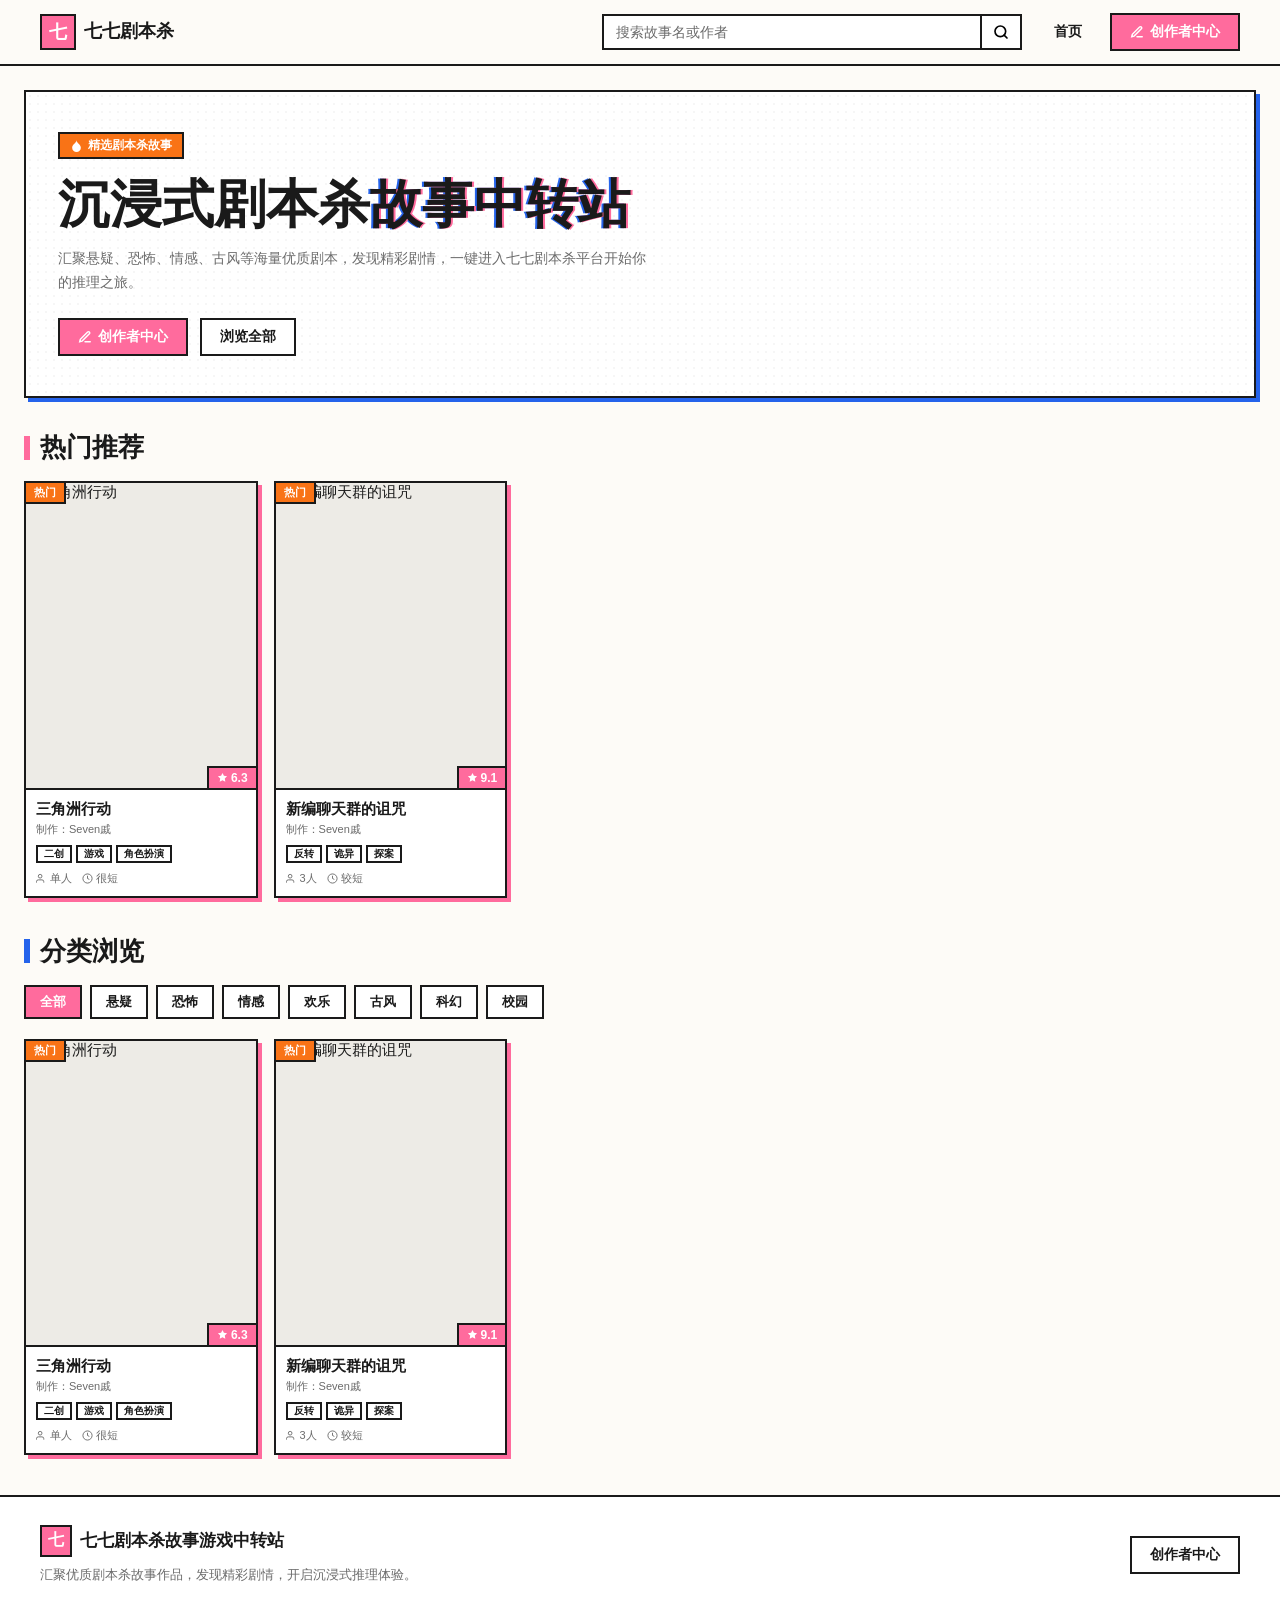
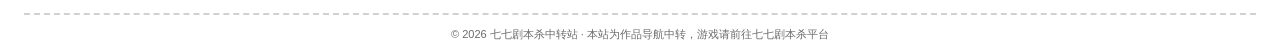
==== commit 4cf929e1: "Update 【七七剧本杀·出品】三角洲行动 (1).html" ====
--- a/游戏/【七七剧本杀·出品】三角洲行动 (1).html
+++ b/游戏/【七七剧本杀·出品】三角洲行动 (1).html
@@ -1,1642 +1,1257 @@
 <!DOCTYPE html>
 <html lang="zh-CN">
 <head>
-<meta charset="UTF-8">
-<meta name="viewport" content="width=device-width, initial-scale=1.0, maximum-scale=1.0, user-scalable=no, viewport-fit=cover">
-<meta name="apple-mobile-web-app-capable" content="yes">
-<meta name="apple-mobile-web-app-status-bar-style" content="black-translucent">
-<meta name="mobile-web-app-capable" content="yes">
-<title>三角洲行动</title>
+<meta charset="UTF-8"/>
+<meta name="viewport" content="width=device-width, initial-scale=1.0"/>
+<title>七七剧本杀故事游戏中转站</title>
+<meta name="description" content="汇聚悬疑、恐怖、情感、古风等海量优质剧本杀故事作品，发现精彩剧情，一键进入七七剧本杀平台开启沉浸式推理体验。"/>
 <style>
-:root{--bg:#0f1115;--card:#1a1d24;--border:#2a2e38;--text:#e2e4e9;--text-dim:#8b92a8;--accent:#5b8cff;--accent-dim:#3d5a99;--plot:#4ade80;--option:#fbbf24;--ending:#f87171;--minigame:#a78bfa}
-*{box-sizing:border-box;margin:0;padding:0;-webkit-tap-highlight-color:transparent;-webkit-touch-callout:none}
-body{font-family:-apple-system,BlinkMacSystemFont,"Segoe UI",Roboto,"Helvetica Neue",Arial,sans-serif;background:var(--bg);color:var(--text);line-height:1.7;min-height:100vh;display:flex;flex-direction:column;transition:background .3s,color .3s;-webkit-user-select:none;user-select:none;-webkit-text-size-adjust:100%;text-size-adjust:100%;overflow-x:hidden;touch-action:manipulation}
-#game-root{flex:1;display:flex;flex-direction:column;align-items:center;justify-content:center;padding:24px;max-width:720px;margin:0 auto;width:100%;padding-top:max(24px,env(safe-area-inset-top));padding-bottom:max(24px,env(safe-area-inset-bottom));padding-left:max(24px,env(safe-area-inset-left));padding-right:max(24px,env(safe-area-inset-right))}
-.game-title{font-size:1.8rem;color:var(--text);margin-bottom:8px;text-align:center}
-.game-subtitle{color:var(--text-dim);font-size:0.95rem;margin-bottom:24px;text-align:center}
-.node-card{background:var(--card);border:1px solid var(--border);border-radius:16px;padding:28px;width:100%;margin-bottom:16px;position:relative;overflow:hidden;animation:fadeIn .4s ease}
-.node-card.with-bg{background-size:cover;background-position:center;background-blend-mode:overlay}
-.node-card.with-bg::before{content:"";position:absolute;inset:0;background:rgba(0,0,0,.45);z-index:0}
-.node-card.with-bg.light-bg::before{background:rgba(255,255,255,.55)}
-.node-card.with-bg>*{position:relative;z-index:1}
-@keyframes fadeIn{from{opacity:0;transform:translateY(12px)}to{opacity:1;transform:translateY(0)}}
-.node-card.ending{border-color:rgba(248,113,113,.3)}
-.node-card.minigame{border-color:rgba(167,139,250,.3)}
-.node-type-badge{display:inline-block;font-size:0.7rem;font-weight:700;text-transform:uppercase;padding:3px 12px;border-radius:6px;margin-bottom:12px;background:rgba(90,222,128,.15);color:var(--plot)}
-.node-type-badge.ending{background:rgba(248,113,113,.15);color:var(--ending)}
-.node-type-badge.minigame{background:rgba(167,139,250,.15);color:var(--minigame)}
-.node-title{font-size:1.3rem;font-weight:600;margin-bottom:12px;color:var(--text)}
-.node-body{color:var(--text);white-space:pre-wrap;margin-bottom:16px;font-size:1rem;-webkit-user-select:text;user-select:text}
-.node-media{width:100%;border-radius:12px;margin-bottom:16px;max-height:400px;object-fit:contain;background:#000}
-.node-video{width:100%;border-radius:12px;margin-bottom:16px;max-height:400px;background:#000}
-/* 视觉小说式对话框 */
-.vn-dialogue-area{position:relative;margin-bottom:16px;min-height:60px}
-.vn-character-portrait{position:absolute;bottom:0;left:0;width:120px;height:160px;object-fit:contain;z-index:2;pointer-events:none;filter:drop-shadow(2px 4px 8px rgba(0,0,0,.4))}
-.vn-character-portrait.right{left:auto;right:0}
-.vn-dialogue-box{background:rgba(0,0,0,.65);border-radius:12px;padding:16px 20px;margin-left:0;position:relative;cursor:pointer;transition:background .2s;min-height:50px;display:flex;flex-direction:column;justify-content:center}
-.vn-dialogue-box.light-bg{background:rgba(255,255,255,.75);color:#1a1a2e}
-.vn-dialogue-box:hover{background:rgba(0,0,0,.72)}
-.vn-dialogue-box.light-bg:hover{background:rgba(255,255,255,.82)}
-.vn-dialogue-box.with-portrait-left{margin-left:130px}
-.vn-dialogue-box.with-portrait-right{margin-right:130px}
-.vn-speaker-name{font-size:0.9rem;font-weight:700;color:#a78bfa;margin-bottom:6px;display:flex;align-items:center;gap:6px}
-.vn-speaker-name::before{content:"";display:inline-block;width:3px;height:14px;background:#a78bfa;border-radius:2px}
-.vn-dialogue-box.light-bg .vn-speaker-name{color:#6d28d9}
-.vn-dialogue-box.light-bg .vn-speaker-name::before{background:#6d28d9}
-.vn-dialogue-text{font-size:1rem;line-height:1.8;white-space:pre-wrap;-webkit-user-select:text;user-select:text}
-.vn-dialogue-text.fade-in{animation:vnTextFade .35s ease}
-@keyframes vnTextFade{from{opacity:0;transform:translateY(6px)}to{opacity:1;transform:translateY(0)}}
-.vn-advance-hint{text-align:right;font-size:0.75rem;color:rgba(255,255,255,.4);margin-top:6px;animation:vnBlink 1.2s infinite}
-.vn-dialogue-box.light-bg .vn-advance-hint{color:rgba(0,0,0,.35)}
-.mg-embed-wrap{position:relative;width:100%;margin-top:12px;touch-action:auto}
-.mg-iframe{width:100%;height:60vh;min-height:300px;max-height:600px;border:1px solid var(--border);border-radius:12px;background:#000;transition:opacity .3s ease;touch-action:auto}
-.mg-iframe.mg-done{opacity:.4;pointer-events:none}
-.mg-loading{position:absolute;inset:0;display:flex;align-items:center;justify-content:center;background:var(--card);border-radius:12px;color:var(--text-dim);font-size:.9rem}
-.mg-feedback{animation:mgPopIn .4s ease;text-align:center;padding:20px;border-radius:12px;font-size:1rem}
-@keyframes mgPopIn{from{opacity:0;transform:scale(.9)}to{opacity:1;transform:scale(1)}}
-.mg-feedback .mg-fb-icon{font-size:2.5rem;margin-bottom:8px}
-.mg-feedback .mg-fb-title{font-size:1.4rem;font-weight:700}
-.mg-feedback .mg-fb-sub{font-size:.85rem;color:var(--text-dim);margin-top:6px}
-@keyframes vnBlink{0%,100%{opacity:.3}50%{opacity:.8}}
-.vn-paragraphs-done{opacity:.5;transition:opacity .3s}
-.options-list{display:flex;flex-direction:column;gap:10px;margin-top:16px}
-.option-btn{display:block;width:100%;text-align:left;padding:14px 18px;border-radius:12px;border:1px solid var(--border);background:rgba(251,191,36,.06);color:var(--text);cursor:pointer;font-size:1rem;transition:all .2s;font-family:inherit;min-height:48px}
-.option-btn:hover{background:rgba(251,191,36,.12);border-color:var(--option);transform:translateX(4px)}
-.option-btn:active{transform:translateX(2px) scale(.99);background:rgba(251,191,36,.18)}
-.option-btn.disabled{opacity:.4;cursor:not-allowed;pointer-events:none}
-.option-title{font-weight:600;margin-bottom:2px}
-.option-body{color:var(--text-dim);font-size:0.9rem}
-.option-condition{font-size:0.75rem;color:var(--text-dim);margin-top:4px;font-style:italic}
-.no-options{color:var(--text-dim);text-align:center;padding:20px;font-style:italic}
-.ending-card{text-align:center;padding:40px 28px}
-.ending-card .node-title{font-size:1.6rem}
-.restart-btn{margin-top:24px;padding:14px 32px;border-radius:10px;border:1px solid var(--accent-dim);background:rgba(91,140,255,.1);color:var(--accent);cursor:pointer;font-size:1rem;transition:all .2s;font-family:inherit;min-height:48px}
-.restart-btn:hover{background:rgba(91,140,255,.2);border-color:var(--accent)}
-.restart-btn:active{background:rgba(91,140,255,.3);transform:scale(.98)}
-.history-bar{display:flex;gap:6px;flex-wrap:wrap;margin-bottom:16px;justify-content:center}
-.history-dot{width:8px;height:8px;border-radius:50%;background:var(--border);transition:background .3s}
-.history-dot.visited{background:var(--accent)}
-.vars-panel{position:fixed;top:16px;right:16px;background:var(--card);border:1px solid var(--border);border-radius:10px;padding:12px 16px;font-size:0.8rem;color:var(--text-dim);z-index:100;max-width:200px;display:none}
-.vars-panel.visible{display:block}
-.vars-panel .var-item{display:flex;justify-content:space-between;gap:12px;margin-bottom:4px}
-.vars-panel .var-name{color:var(--text)}
-.vars-panel .var-value{color:var(--accent)}
-.footer{text-align:center;padding:20px;color:var(--text-dim);font-size:0.8rem;border-top:1px solid var(--border)}
-.loading{color:var(--text-dim);text-align:center;padding:40px}
-.theme-toggle{position:fixed;top:max(16px,env(safe-area-inset-top));left:max(16px,env(safe-area-inset-left));z-index:100;padding:8px 14px;border-radius:8px;border:1px solid var(--border);background:var(--card);color:var(--text);cursor:pointer;font-size:0.8rem;font-family:inherit;transition:all .2s;min-height:40px}
-.theme-toggle:hover{border-color:var(--accent)}
-.theme-toggle:active{transform:scale(.95)}
-.download-btn{position:fixed;top:max(16px,env(safe-area-inset-top));left:calc(110px + env(safe-area-inset-left));z-index:100;padding:8px 14px;border-radius:8px;border:1px solid var(--border);background:var(--card);color:var(--accent);cursor:pointer;font-size:0.8rem;font-family:inherit;transition:all .2s;min-height:40px}
-.download-btn:hover{border-color:var(--accent);background:rgba(91,140,255,.1)}
-.download-btn:active{transform:scale(.95)}
-@media(max-width:640px){
-  #game-root{padding:12px;padding-top:max(12px,env(safe-area-inset-top));padding-bottom:max(12px,env(safe-area-inset-bottom));padding-left:max(12px,env(safe-area-inset-left));padding-right:max(12px,env(safe-area-inset-right))}
-  .node-card{padding:18px;border-radius:14px;margin-bottom:12px}
-  .game-title{font-size:1.4rem;margin-bottom:6px}
-  .game-subtitle{font-size:0.85rem;margin-bottom:18px}
-  .node-title{font-size:1.15rem;margin-bottom:10px}
-  .node-body{font-size:0.95rem;margin-bottom:14px}
-  .node-media,.node-video{max-height:260px;border-radius:10px;margin-bottom:14px}
-  .vn-dialogue-box{padding:14px 16px;border-radius:10px;min-height:48px}
-  .vn-dialogue-text{font-size:0.95rem;line-height:1.75}
-  .vn-speaker-name{font-size:0.85rem;margin-bottom:4px}
-  .vn-character-portrait{width:72px;height:100px}
-  .vn-dialogue-box.with-portrait-left{margin-left:82px}
-  .vn-dialogue-box.with-portrait-right{margin-right:82px}
-  .mg-iframe{height:55vh;min-height:280px;max-height:500px;border-radius:10px}
-  .mg-feedback{padding:16px}
-  .mg-feedback .mg-fb-icon{font-size:2rem}
-  .mg-feedback .mg-fb-title{font-size:1.2rem}
-  .options-list{gap:8px;margin-top:14px}
-  .option-btn{padding:12px 16px;font-size:0.95rem;min-height:44px;border-radius:10px}
-  .option-btn:hover{transform:none}
-  .option-btn:active{transform:scale(.98)}
-  .ending-card{padding:28px 18px}
-  .ending-card .node-title{font-size:1.35rem}
-  .restart-btn{padding:12px 28px;font-size:0.95rem;margin-top:18px}
-  .vars-panel{top:max(8px,env(safe-area-inset-top));right:max(8px,env(safe-area-inset-right));max-width:150px;font-size:0.7rem;padding:8px 10px}
-  .theme-toggle{top:max(8px,env(safe-area-inset-top));left:max(8px,env(safe-area-inset-left));padding:6px 12px;font-size:0.75rem;min-height:36px}
-  .download-btn{top:max(8px,env(safe-area-inset-top));left:calc(88px + env(safe-area-inset-left));padding:6px 12px;font-size:0.75rem;min-height:36px}
-  .footer{padding:14px;font-size:0.72rem}
-  .history-dot{width:6px;height:6px}
-}
-@media(max-width:380px){
-  #game-root{padding:8px;padding-top:max(8px,env(safe-area-inset-top));padding-bottom:max(8px,env(safe-area-inset-bottom))}
-  .node-card{padding:14px;border-radius:12px}
-  .game-title{font-size:1.2rem}
-  .node-title{font-size:1.05rem}
-  .vn-dialogue-text{font-size:0.9rem}
-  .mg-iframe{height:50vh;min-height:240px;border-radius:8px}
-  .vn-character-portrait{width:60px;height:84px}
-  .vn-dialogue-box.with-portrait-left{margin-left:68px}
-  .vn-dialogue-box.with-portrait-right{margin-right:68px}
-  .vars-panel{display:none!important}
-}
-@media(orientation:landscape) and (max-height:500px){
-  #game-root{justify-content:flex-start;padding-top:max(8px,env(safe-area-inset-top))}
-  .mg-iframe{height:calc(100vh - 140px);min-height:200px;max-height:none}
-  .node-card{padding:14px 18px}
-  .game-title{font-size:1.1rem;margin-bottom:4px}
-  .game-subtitle{font-size:0.8rem;margin-bottom:10px}
-}
+@font-face {
+  font-family: '优设标题黑';
+  src: url('https://resource-static.bj.bcebos.com/fonts-skill/YouSheBiaoTiHei_Regular.ttf') format('truetype');
+  font-display: swap;
+}
+@font-face {
+  font-family: 'AlibabaPuHuiTi';
+  src: url('https://resource-static.bj.bcebos.com/fonts-skill/AlibabaPuHuiTi_Regular.ttf') format('truetype');
+  font-display: swap;
+}
+
+/* ── 设计系统变量 ─────────────────────────────────────── */
+:root {
+  --bg:       #FDFBF7;
+  --fg:       #1A1A1A;
+  --card:     #FFFFFF;
+  --primary:  #FF6B9D;   /* 印刷粉 */
+  --primary-fg:#FFFFFF;
+  --secondary:#2563EB;   /* 印刷蓝 */
+  --accent:   #F97316;   /* 橙色强调 */
+  --muted:    #EDEBE6;
+  --muted-fg: #6B6B6B;
+  --border:   #1A1A1A;
+  --radius:   2px;
+  --shadow-pink:  4px 4px 0 0 #FF6B9D;
+  --shadow-blue:  4px 4px 0 0 #2563EB;
+  --shadow-orange:4px 4px 0 0 #F97316;
+  --shadow-black: 4px 4px 0 0 #1A1A1A;
+}
+
+*,*::before,*::after { box-sizing: border-box; margin:0; padding:0; }
+html { scroll-behavior: smooth; }
+body {
+  font-family: 'AlibabaPuHuiTi','PingFang SC','Microsoft YaHei',sans-serif;
+  background: var(--bg);
+  color: var(--fg);
+  font-size: 15px;
+  min-height: 100vh;
+  display: flex;
+  flex-direction: column;
+  scrollbar-width: thin;
+  scrollbar-color: var(--fg) transparent;
+}
+h1,h2,h3,h4,.font-display {
+  font-family: '优设标题黑','AlibabaPuHuiTi',sans-serif;
+}
+a { color: inherit; text-decoration: none; }
+button { cursor: pointer; font-family: inherit; }
+img { display: block; max-width: 100%; }
+
+/* ── 工具类 ──────────────────────────────────────────── */
+.container { width:100%; max-width:1280px; margin:0 auto; padding:0 16px; }
+.hidden { display:none !important; }
+
+/* 硬边印刷阴影 */
+.shadow-pink   { box-shadow: var(--shadow-pink); }
+.shadow-blue   { box-shadow: var(--shadow-blue); }
+.shadow-orange { box-shadow: var(--shadow-orange); }
+.shadow-black  { box-shadow: var(--shadow-black); }
+
+/* 按压动效 */
+.press { transition: transform .1s, box-shadow .1s; }
+.press:hover  { transform: translate(1px,1px); }
+.press:active { transform: translate(4px,4px); box-shadow: none !important; }
+
+/* 半调网点背景 */
+.halftone {
+  background-image: radial-gradient(#1A1A1A 1px, transparent 1px);
+  background-size: 8px 8px;
+  opacity: .04;
+  pointer-events: none;
+}
+
+/* 套印错位文字 */
+.text-offset { text-shadow: 2px 0 0 #FF6B9D, -2px 0 0 #2563EB; }
+
+/* ── 通用按钮 ────────────────────────────────────────── */
+.btn {
+  display: inline-flex; align-items: center; gap: 6px;
+  padding: 8px 18px; font-size: 14px; font-weight: 700;
+  border: 2px solid var(--fg); background: var(--fg);
+  color: var(--bg); white-space: nowrap;
+}
+.btn-outline {
+  background: var(--card); color: var(--fg);
+}
+.btn-primary {
+  background: var(--primary); color: var(--primary-fg);
+  border-color: var(--fg);
+}
+.btn-ghost {
+  background: transparent; color: var(--fg);
+  border-color: transparent;
+}
+.btn:focus-visible { outline: 2px solid var(--secondary); outline-offset: 2px; }
+
+/* ── 导航栏 ──────────────────────────────────────────── */
+#header {
+  position: sticky; top:0; z-index:100;
+  border-bottom: 2px solid var(--fg);
+  background: var(--bg);
+}
+#header .inner {
+  display: flex; align-items: center; gap: 12px;
+  height: 64px; padding: 0 16px;
+}
+#logo {
+  display: flex; align-items: center; gap: 8px;
+  flex-shrink: 0; cursor: pointer;
+}
+#logo .logo-box {
+  width:36px; height:36px;
+  border: 2px solid var(--fg); background: var(--primary);
+  display:flex; align-items:center; justify-content:center;
+  font-family:'优设标题黑'; font-size:18px; font-weight:900;
+  color: var(--primary-fg);
+}
+#logo .logo-text {
+  font-family:'优设标题黑'; font-size:18px; font-weight:900; line-height:1.1;
+}
+/* 搜索区 */
+#search-wrap {
+  flex:1; max-width:420px; margin-left:auto; position:relative;
+}
+#search-box {
+  display:flex; align-items:stretch;
+  border: 2px solid var(--fg); background: var(--card);
+}
+#search-input {
+  flex:1; border:none; outline:none; padding:8px 12px;
+  font-family:inherit; font-size:14px; background:transparent; color:var(--fg);
+}
+#search-input::placeholder { color:var(--muted-fg); }
+#search-btn {
+  width:40px; flex-shrink:0;
+  border:none; border-left: 2px solid var(--fg);
+  background:transparent; display:flex; align-items:center; justify-content:center;
+  cursor:pointer; transition: background .15s, color .15s;
+}
+#search-btn:hover { background: var(--primary); color: var(--primary-fg); }
+#search-dropdown {
+  position:absolute; left:0; right:0; top:calc(100%+4px);
+  border:2px solid var(--fg); background:var(--card);
+  box-shadow: var(--shadow-black);
+  max-height:280px; overflow-y:auto; z-index:200;
+}
+.search-item {
+  display:flex; align-items:center; gap:8px;
+  padding:10px 12px; font-size:14px; cursor:pointer;
+  transition: background .1s;
+}
+.search-item:hover { background: var(--muted); }
+.search-item .label { font-weight:700; }
+.search-item .sub  { color: var(--muted-fg); font-size:12px; }
+
+/* 桌面导航 */
+#nav-desktop {
+  display:flex; align-items:center; gap:8px; flex-shrink:0;
+}
+/* 移动端汉堡 */
+#menu-btn { display:none; }
+
+/* 移动菜单遮罩 */
+#mobile-overlay {
+  display:none; position:fixed; inset:0; z-index:300;
+}
+#mobile-overlay.open { display:block; }
+#mobile-backdrop {
+  position:absolute; inset:0; background:rgba(0,0,0,.4);
+}
+#mobile-drawer {
+  position:absolute; left:0; top:0; bottom:0; width:280px;
+  background:var(--bg); border-right:2px solid var(--fg);
+  padding:20px 16px; display:flex; flex-direction:column; gap:8px;
+  overflow-y:auto;
+}
+#mobile-drawer .drawer-title {
+  font-family:'优设标题黑'; font-size:18px; font-weight:900;
+  margin-bottom:12px; padding-bottom:12px;
+  border-bottom:2px dashed var(--fg);
+}
+.mobile-nav-item {
+  display:flex; align-items:center; gap:8px;
+  min-height:48px; padding:0 16px;
+  border:2px solid var(--fg); font-weight:700; font-size:15px;
+  background:var(--card); cursor:pointer; transition:background .1s;
+}
+.mobile-nav-item:hover { background:var(--muted); }
+.mobile-nav-item.primary-item {
+  background:var(--primary); color:var(--primary-fg);
+}
+
+/* ── 主内容 ───────────────────────────────────────────── */
+#app { flex:1; }
+.page { display:none; padding:24px 0 40px; }
+.page.active { display:block; }
+
+/* ── 首页 Hero ────────────────────────────────────────── */
+#hero {
+  position:relative; overflow:hidden;
+  border:2px solid var(--fg); background:var(--card);
+  box-shadow: var(--shadow-blue);
+  padding:40px 32px; margin-bottom:32px;
+}
+#hero .halftone { position:absolute; inset:0; }
+#hero .hero-content { position:relative; z-index:1; }
+.badge-hot {
+  display:inline-flex; align-items:center; gap:5px;
+  border:2px solid var(--fg); background:var(--accent);
+  padding:3px 10px; font-size:12px; font-weight:900; color:#fff;
+  margin-bottom:16px;
+}
+#hero h1 {
+  font-size:clamp(26px,5vw,52px); font-weight:900;
+  line-height:1.15; margin-bottom:12px;
+}
+#hero p {
+  font-size:14px; color:var(--muted-fg); max-width:600px;
+  line-height:1.7; margin-bottom:24px;
+}
+.hero-btns { display:flex; flex-wrap:wrap; gap:12px; }
+
+/* ── 区块标题 ─────────────────────────────────────────── */
+.section-title {
+  display:flex; align-items:center; gap:10px;
+  margin-bottom:16px;
+}
+.section-title .bar { width:6px; height:24px; flex-shrink:0; }
+.section-title h2 {
+  font-family:'优设标题黑'; font-size:clamp(18px,3vw,26px); font-weight:900;
+}
+
+/* ── 故事卡片网格 ─────────────────────────────────────── */
+.story-grid {
+  display:grid;
+  grid-template-columns: repeat(auto-fill, minmax(160px,1fr));
+  gap:16px;
+}
+.story-card {
+  display:flex; flex-direction:column;
+  border:2px solid var(--fg); background:var(--card);
+  box-shadow: var(--shadow-pink);
+  cursor:pointer; transition:transform .1s, box-shadow .1s;
+  height:100%;
+}
+.story-card:hover  { transform:translate(1px,1px); }
+.story-card:active { transform:translate(4px,4px); box-shadow:none; }
+
+.story-card .cover-wrap {
+  position:relative; aspect-ratio:3/4; overflow:hidden;
+  border-bottom:2px solid var(--fg); background:var(--muted);
+}
+.story-card .cover-wrap img {
+  width:100%; height:100%; object-fit:cover;
+  transition:transform .3s;
+}
+.story-card:hover .cover-wrap img { transform:scale(1.05); }
+.card-badge-hot {
+  position:absolute; left:0; top:0;
+  border-bottom:2px solid var(--fg); border-right:2px solid var(--fg);
+  background:var(--accent); padding:2px 8px;
+  font-size:11px; font-weight:900; color:#fff;
+}
+.card-rating {
+  position:absolute; right:0; bottom:0;
+  border-top:2px solid var(--fg); border-left:2px solid var(--fg);
+  background:var(--primary); padding:3px 8px;
+  font-size:12px; font-weight:900; color:#fff;
+  display:flex; align-items:center; gap:3px;
+}
+.story-card .card-body {
+  display:flex; flex-direction:column; flex:1; padding:10px;
+}
+.card-title {
+  font-family:'优设标题黑'; font-size:15px; font-weight:900;
+  line-height:1.2; margin-bottom:4px;
+}
+.card-author { font-size:11px; color:var(--muted-fg); margin-bottom:8px; }
+.card-tags { display:flex; flex-wrap:wrap; gap:4px; margin-bottom:8px; }
+.tag {
+  display:inline-block; border:2px solid var(--fg);
+  padding:0 6px; font-size:10px; font-weight:700;
+}
+.card-meta {
+  margin-top:auto; display:flex; align-items:center; gap:10px;
+  font-size:11px; color:var(--muted-fg);
+}
+.card-meta span { display:flex; align-items:center; gap:3px; }
+
+/* 分类筛选条 */
+#category-bar {
+  display:flex; flex-wrap:wrap; gap:8px; margin-bottom:20px;
+}
+.cat-btn {
+  border:2px solid var(--fg); padding:6px 14px;
+  font-size:13px; font-weight:700; background:var(--card);
+  color:var(--fg); cursor:pointer; transition:background .1s, color .1s;
+}
+.cat-btn:hover { background:var(--muted); }
+.cat-btn.active { background:var(--primary); color:var(--primary-fg); }
+
+/* 空状态 */
+.empty {
+  border:2px dashed var(--fg); padding:48px 16px;
+  text-align:center; color:var(--muted-fg); font-size:14px;
+}
+
+/* ── 作者卡 ───────────────────────────────────────────── */
+.author-result-grid {
+  display:grid;
+  grid-template-columns:repeat(auto-fill,minmax(200px,1fr));
+  gap:16px; margin-bottom:32px;
+}
+.author-result-card {
+  display:flex; align-items:center; gap:12px;
+  border:2px solid var(--fg); background:var(--card);
+  box-shadow: var(--shadow-orange);
+  padding:12px; cursor:pointer;
+  transition:transform .1s, box-shadow .1s;
+}
+.author-result-card:hover  { transform:translate(1px,1px); }
+.author-result-card:active { transform:translate(4px,4px); box-shadow:none; }
+.author-avatar-sm {
+  width:48px; height:48px; border:2px solid var(--fg);
+  flex-shrink:0; overflow:hidden;
+}
+.author-avatar-sm img { width:100%; height:100%; object-fit:cover; }
+.author-result-name { font-weight:700; font-size:14px; }
+.author-result-works { font-size:12px; color:var(--muted-fg); }
+
+/* ── 作者页 ───────────────────────────────────────────── */
+#author-info-card {
+  display:flex; align-items:flex-start; gap:16px;
+  border:2px solid var(--fg); background:var(--card);
+  box-shadow: var(--shadow-blue);
+  padding:20px; margin-bottom:28px;
+}
+#author-avatar-lg {
+  width:80px; height:80px; border:2px solid var(--fg);
+  flex-shrink:0; overflow:hidden;
+}
+#author-avatar-lg img { width:100%; height:100%; object-fit:cover; }
+#author-name { font-family:'优设标题黑'; font-size:clamp(20px,4vw,32px); font-weight:900; }
+.author-works-badge {
+  display:inline-flex; align-items:center; gap:4px;
+  border:2px solid var(--fg); background:var(--accent);
+  padding:2px 10px; font-size:12px; font-weight:900; color:#fff;
+  margin:8px 0;
+}
+#author-bio { font-size:13px; color:var(--muted-fg); line-height:1.7; max-width:600px; }
+
+/* ── 详情页 ───────────────────────────────────────────── */
+#detail-grid {
+  display:grid;
+  grid-template-columns:1fr;
+  gap:24px; margin-bottom:24px;
+}
+@media(min-width:640px){
+  #detail-grid { grid-template-columns:280px 1fr; }
+}
+#detail-cover-wrap {
+  position:relative; aspect-ratio:3/4; overflow:hidden;
+  border:2px solid var(--fg); background:var(--muted);
+  max-width:300px;
+}
+#detail-cover-wrap img { width:100%; height:100%; object-fit:cover; }
+#detail-rating-badge {
+  position:absolute; right:0; bottom:0;
+  border-top:2px solid var(--fg); border-left:2px solid var(--fg);
+  background:var(--primary); padding:5px 10px;
+  font-size:15px; font-weight:900; color:#fff;
+  display:flex; align-items:center; gap:4px;
+}
+#detail-info { min-width:0; }
+#detail-title {
+  font-family:'优设标题黑'; font-size:clamp(22px,4vw,34px); font-weight:900;
+  line-height:1.2; margin-bottom:12px;
+}
+#detail-author-link {
+  display:inline-flex; align-items:center; gap:6px;
+  border:2px solid var(--fg); background:var(--accent);
+  padding:5px 12px; font-size:13px; font-weight:700; color:#fff;
+  cursor:pointer; margin-bottom:12px;
+  transition:transform .1s, box-shadow .1s;
+  box-shadow: var(--shadow-orange);
+}
+#detail-author-link:hover  { transform:translate(1px,1px); }
+#detail-author-link:active { transform:translate(4px,4px); box-shadow:none; }
+#detail-tags { display:flex; flex-wrap:wrap; gap:6px; margin-bottom:16px; }
+.detail-tag {
+  border:2px solid var(--fg); padding:2px 10px;
+  font-size:12px; font-weight:700;
+}
+#detail-stats {
+  display:grid; grid-template-columns:repeat(3,1fr); gap:8px;
+  margin-bottom:16px;
+}
+.stat-box {
+  display:flex; flex-direction:column; align-items:center;
+  border:2px solid var(--fg); padding:8px;
+  text-align:center; gap:4px;
+}
+.stat-icon { color:var(--secondary); }
+.stat-label { font-size:10px; color:var(--muted-fg); }
+.stat-value { font-size:12px; font-weight:900; }
+.detail-score-wrap {
+  display:flex; align-items:center; gap:8px; margin-bottom:12px;
+}
+.score-badge {
+  display:flex; align-items:center; gap:4px;
+  border:2px solid var(--fg); background:var(--primary);
+  padding:5px 12px;
+}
+.score-badge .score-num {
+  font-family:'优设标题黑'; font-size:22px; font-weight:900; color:#fff;
+}
+.score-badge svg { color:#fff; }
+.score-count { font-size:12px; color:var(--muted-fg); }
+
+/* 详情区块 */
+.detail-section {
+  border:2px solid var(--fg); background:var(--card);
+  padding:18px; margin-bottom:16px;
+}
+.detail-section-title {
+  display:flex; align-items:center; gap:8px;
+  font-family:'优设标题黑'; font-size:17px; font-weight:900;
+  margin-bottom:12px;
+}
+.detail-desc { font-size:14px; line-height:1.8; color:var(--fg); }
+
+/* AI 评论 */
+.review-card {
+  border:2px solid var(--fg); background:var(--bg);
+  padding:12px; margin-bottom:10px;
+}
+.review-card:last-child { margin-bottom:0; }
+.review-header { display:flex; align-items:center; gap:10px; margin-bottom:8px; }
+.reviewer-avatar {
+  width:36px; height:36px; border:2px solid var(--fg);
+  flex-shrink:0; overflow:hidden;
+}
+.reviewer-avatar img { width:100%; height:100%; object-fit:cover; }
+.reviewer-name { font-weight:700; font-size:13px; }
+.reviewer-meta { display:flex; align-items:center; gap:6px; font-size:11px; }
+.reviewer-rating { color:var(--primary); font-weight:900; display:flex; align-items:center; gap:2px; }
+.reviewer-date { color:var(--muted-fg); }
+.review-text { font-size:13px; line-height:1.7; }
+
+/* 进入故事按钮 */
+#enter-story-wrap { display:flex; justify-content:center; padding:16px 0 8px; }
+#enter-story-btn {
+  display:flex; align-items:center; gap:8px;
+  height:56px; padding:0 48px;
+  border:2px solid var(--fg); background:var(--primary); color:#fff;
+  font-family:'优设标题黑'; font-size:18px; font-weight:900;
+  cursor:pointer; box-shadow: var(--shadow-black);
+  transition:transform .1s, box-shadow .1s;
+}
+#enter-story-btn:hover  { transform:translate(1px,1px); box-shadow:3px 3px 0 0 var(--fg); }
+#enter-story-btn:active { transform:translate(4px,4px); box-shadow:none; }
+
+/* 返回按钮 */
+.back-btn {
+  display:inline-flex; align-items:center; gap:6px;
+  border:2px solid var(--fg); background:transparent;
+  padding:7px 14px; font-size:13px; font-weight:700;
+  cursor:pointer; margin-bottom:20px;
+  transition:background .15s;
+}
+.back-btn:hover { background:var(--muted); }
+
+/* ── 页脚 ─────────────────────────────────────────────── */
+#footer {
+  border-top:2px solid var(--fg);
+  background:var(--card); margin-top:auto;
+}
+#footer .footer-inner {
+  display:flex; flex-direction:column; gap:20px;
+  padding:28px 16px;
+}
+@media(min-width:640px){
+  #footer .footer-inner { flex-direction:row; align-items:center; justify-content:space-between; }
+}
+.footer-logo { display:flex; align-items:center; gap:8px; }
+.footer-logo .logo-box {
+  width:32px; height:32px;
+  border:2px solid var(--fg); background:var(--primary);
+  display:flex; align-items:center; justify-content:center;
+  font-family:'优设标题黑'; font-size:16px; color:#fff; font-weight:900;
+}
+.footer-logo-text { font-family:'优设标题黑'; font-size:17px; font-weight:900; }
+.footer-desc { font-size:13px; color:var(--muted-fg); margin-top:8px; max-width:420px; line-height:1.6; }
+.footer-actions { display:flex; flex-wrap:wrap; gap:10px; flex-shrink:0; }
+.footer-copy {
+  border-top:2px dashed rgba(26,26,26,.2);
+  padding:12px 16px; text-align:center;
+  font-size:11px; color:var(--muted-fg);
+}
+
+/* ── 搜索结果页标题 ────────────────────────────────────── */
+.search-section-title {
+  font-family:'优设标题黑'; font-size:18px; font-weight:900;
+  margin:0 0 12px;
+}
+.search-results-header {
+  font-family:'优设标题黑'; font-size:clamp(17px,3vw,24px); font-weight:900;
+  margin-bottom:20px;
+}
+
+/* ── 响应式 ───────────────────────────────────────────── */
+@media(max-width:639px){
+  #nav-desktop { display:none; }
+  #menu-btn { display:flex; }
+  #logo .logo-text { font-size:15px; }
+  #search-wrap { max-width:none; }
+  #hero { padding:24px 16px; }
+  #author-info-card { flex-direction:column; }
+  #detail-grid { grid-template-columns:1fr; }
+  #detail-cover-wrap { max-width:220px; }
+  .story-grid { grid-template-columns:repeat(auto-fill,minmax(140px,1fr)); }
+}
+@media(min-width:640px) and (max-width:767px){
+  .story-grid { grid-template-columns:repeat(3,1fr); }
+}
+@media(min-width:768px){
+  .container { padding:0 24px; }
+  .story-grid { grid-template-columns:repeat(auto-fill,minmax(180px,1fr)); }
+}
+@media(min-width:1024px){
+  .story-grid { grid-template-columns:repeat(auto-fill,minmax(200px,1fr)); }
+}
+
+/* 表格/卡片溢出保护 */
+.overflow-x { overflow-x:auto; }
 </style>
 </head>
 <body>
-<div id="game-root"></div>
-<div id="vars-panel" class="vars-panel"></div>
-<button class="theme-toggle" id="theme-toggle" onclick="toggleTheme()" style="display:none">切换主题</button>
-
-<script id="project-data" type="application/json">{"variables":[{"id":"variable-1785321094728-0","name":"哈夫克","type":"int","initialValue":0},{"id":"variable-1785321100762-1","name":"阿萨拉","type":"int","initialValue":0}],"nodes":[{"id":"script-start","type":"start","position":{"x":178.66221628838474,"y":145.5153538050734},"data":{"kind":"start","title":"游戏入口","body":"欢迎游玩Seven戚通过“七七剧本杀”软件制作的互动故事剧情类游戏"}},{"id":"plot-1","type":"plot","position":{"x":607.9819314641744,"y":110.14828660436137},"data":{"kind":"plot","title":"起源","body":"这是一切的开始，阿萨拉的人民正处于水生火热之中，我们必须要帮助他们找回土地！！！！反对哈夫克的一切阴谋！","characterIds":["character-custom-1785322199210-1"],"storyboard":{"version":1,"storyboardId":"storyboard-version-821850fd-a752-4589-b3ab-06ebc5e53c64","revision":1,"status":"confirmed","updatedAt":"2026-07-29T09:32:47.269Z","sourceHash":"ooxrei","shotCountReason":"","shots":[{"shotId":"shot-c90098a2-74d8-4584-8951-6c9841153ac0","shotNo":1,"durationSec":4,"gridPosition":null,"bottomCaptionEn":"","durationReason":"","sceneDescription":"","characterDescriptions":"","characterIds":["character-custom-1785322199210-1"],"visualDescription":"新的镜头画面","shotSize":"中景","cameraMovement":"固定机位","characterAction":"","emotion":"","lighting":"自然电影感光影","soundEffect":"","dialogue":"","generateAudio":true,"storyboardPrompt":"新的镜头画面\n出场人物：\nCharacter 1\n景别：中景\n光影：自然电影感光影","seedanceDirectorPrompt":"","motionPrompt":"运镜：固定机位\n时长：4秒","linkFromPrevious":"new_clip","linkLocked":false,"status":"confirmed"},{"shotId":"shot-12ba7ae8-3316-42a2-81bb-3f3144792e66","shotNo":2,"durationSec":4,"gridPosition":null,"bottomCaptionEn":"","durationReason":"","sceneDescription":"","characterDescriptions":"","characterIds":["character-custom-1785322199210-1"],"visualDescription":"新的镜头画面","shotSize":"中景","cameraMovement":"固定机位","characterAction":"","emotion":"","lighting":"自然电影感光影","soundEffect":"","dialogue":"","generateAudio":true,"storyboardPrompt":"新的镜头画面\n出场人物：\nCharacter 1\n景别：中景\n光影：自然电影感光影","seedanceDirectorPrompt":"","motionPrompt":"运镜：固定机位\n时长：4秒","linkFromPrevious":"auto","linkLocked":false,"status":"confirmed"}],"confirmedAt":"2026-07-29T09:32:47.269Z","estimatedCost":{"totalDurationSec":8,"costPerSecond":10,"totalCost":80,"updatedAt":"2026-08-01T06:28:00.365Z"}},"storyboardVersions":[{"id":"storyboard-version-821850fd-a752-4589-b3ab-06ebc5e53c64","revision":1,"storyboard":{"version":1,"storyboardId":"storyboard-version-821850fd-a752-4589-b3ab-06ebc5e53c64","revision":1,"status":"confirmed","updatedAt":"2026-07-29T09:32:47.269Z","sourceHash":"ooxrei","shotCountReason":"","shots":[{"shotId":"shot-c90098a2-74d8-4584-8951-6c9841153ac0","shotNo":1,"durationSec":4,"gridPosition":null,"bottomCaptionEn":"","durationReason":"","sceneDescription":"","characterDescriptions":"","characterIds":["character-custom-1785322199210-1"],"visualDescription":"新的镜头画面","shotSize":"中景","cameraMovement":"固定机位","characterAction":"","emotion":"","lighting":"自然电影感光影","soundEffect":"","dialogue":"","generateAudio":true,"storyboardPrompt":"新的镜头画面\n出场人物：\nCharacter 1\n景别：中景\n光影：自然电影感光影","seedanceDirectorPrompt":"","motionPrompt":"运镜：固定机位\n时长：4秒","linkFromPrevious":"new_clip","linkLocked":false,"status":"confirmed"},{"shotId":"shot-12ba7ae8-3316-42a2-81bb-3f3144792e66","shotNo":2,"durationSec":4,"gridPosition":null,"bottomCaptionEn":"","durationReason":"","sceneDescription":"","characterDescriptions":"","characterIds":["character-custom-1785322199210-1"],"visualDescription":"新的镜头画面","shotSize":"中景","cameraMovement":"固定机位","characterAction":"","emotion":"","lighting":"自然电影感光影","soundEffect":"","dialogue":"","generateAudio":true,"storyboardPrompt":"新的镜头画面\n出场人物：\nCharacter 1\n景别：中景\n光影：自然电影感光影","seedanceDirectorPrompt":"","motionPrompt":"运镜：固定机位\n时长：4秒","linkFromPrevious":"auto","linkLocked":false,"status":"confirmed"}],"confirmedAt":"2026-07-29T09:32:47.269Z","estimatedCost":{"totalDurationSec":8,"costPerSecond":10,"totalCost":80,"updatedAt":"2026-08-01T06:28:00.365Z"}},"createdAt":"2026-07-29T09:28:19.403Z","updatedAt":"2026-07-29T09:32:47.269Z"}],"activeStoryboardVersionId":"storyboard-version-821850fd-a752-4589-b3ab-06ebc5e53c64","mutations":[],"options":[{"id":"option-1785317857277-l1roxs","title":"帮助阿萨拉重建家园","body":"","mutations":[],"conditions":[],"conditionGroups":[]},{"id":"option-1785320986814-rvycjo","title":"不管他们的事，我们GTI选择置身事外","body":"","mutations":[],"conditions":[],"conditionGroups":[]},{"id":"option-1785321018225-cpakb9","title":"鼓励哈夫克","body":"","mutations":[],"conditions":[],"conditionGroups":[]}]}},{"id":"plot-3","type":"plot","position":{"x":1680,"y":120},"data":{"kind":"plot","title":"赛依德很感谢您","body":"”谢谢你”赛依德说道","characterIds":[],"mutations":[],"options":[{"id":"option-1785320827137-rbj5xd","title":"没事的，让我们一起加油吧！","body":"","mutations":[],"conditions":[],"conditionGroups":[]}]}},{"id":"plot-6","type":"plot","position":{"x":1160,"y":120},"data":{"kind":"plot","title":"阿萨拉的人民已经很苦了","body":"阿萨拉与哈夫克的战争，很显然哈夫克占据上风，雷军阀已经死了，如果帮助他们这个关键的地方（阿萨拉）就要被哈夫克占据了！","characterIds":[],"mutations":[],"options":[{"id":"option-1785321264141-17naps","title":"帮助阿萨拉","body":"","mutations":[],"conditions":[],"conditionGroups":[]},{"id":"option-1785321265177-w3rhjz","title":"无视","body":"","mutations":[],"conditions":[],"conditionGroups":[]}]}},{"id":"ending-8","type":"ending","position":{"x":1160,"y":610.8571428571429},"data":{"kind":"ending","title":"哈夫克共创未来","body":"“信息与你无限，哈夫克共创未来！”哈夫克又送给我们GTI了一些脑机给我们的干员使用，我们相信与哈夫克合作，我们也将hui成为世界上新的阵营！","characterIds":[]}},{"id":"ending-10","type":"ending","position":{"x":1680,"y":542},"data":{"kind":"ending","title":"战争结束了","body":"战争让阿萨拉变的千疮百孔，哈夫克成为了世界的主导，他们占领着乌木斯运河的航道，他们收着巨额的资金，如果我们能够在之前阻止他们就好了······","characterIds":[]}},{"id":"ending-11","type":"ending","position":{"x":2200,"y":120},"data":{"kind":"ending","title":"阿萨拉的保卫战","body":"阿萨拉在GTI的xiezhu下已经战胜了邪恶的哈夫克资本家，我们会继续帮助他们重建家园！！！","characterIds":[]}}],"scripts":[{"scriptId":"script-default","name":"主脚本","entryNodeId":"script-start","nodes":[{"id":"script-start","type":"start","position":{"x":178.66221628838474,"y":145.5153538050734},"data":{"kind":"start","title":"游戏入口","body":"欢迎游玩Seven戚通过“七七剧本杀”软件制作的互动故事剧情类游戏"}},{"id":"plot-1","type":"plot","position":{"x":607.9819314641744,"y":110.14828660436137},"data":{"kind":"plot","title":"起源","body":"这是一切的开始，阿萨拉的人民正处于水生火热之中，我们必须要帮助他们找回土地！！！！反对哈夫克的一切阴谋！","characterIds":["character-custom-1785322199210-1"],"storyboard":{"version":1,"storyboardId":"storyboard-version-821850fd-a752-4589-b3ab-06ebc5e53c64","revision":1,"status":"confirmed","updatedAt":"2026-07-29T09:32:47.269Z","sourceHash":"ooxrei","shotCountReason":"","shots":[{"shotId":"shot-c90098a2-74d8-4584-8951-6c9841153ac0","shotNo":1,"durationSec":4,"gridPosition":null,"bottomCaptionEn":"","durationReason":"","sceneDescription":"","characterDescriptions":"","characterIds":["character-custom-1785322199210-1"],"visualDescription":"新的镜头画面","shotSize":"中景","cameraMovement":"固定机位","characterAction":"","emotion":"","lighting":"自然电影感光影","soundEffect":"","dialogue":"","generateAudio":true,"storyboardPrompt":"新的镜头画面\n出场人物：\nCharacter 1\n景别：中景\n光影：自然电影感光影","seedanceDirectorPrompt":"","motionPrompt":"运镜：固定机位\n时长：4秒","linkFromPrevious":"new_clip","linkLocked":false,"status":"confirmed"},{"shotId":"shot-12ba7ae8-3316-42a2-81bb-3f3144792e66","shotNo":2,"durationSec":4,"gridPosition":null,"bottomCaptionEn":"","durationReason":"","sceneDescription":"","characterDescriptions":"","characterIds":["character-custom-1785322199210-1"],"visualDescription":"新的镜头画面","shotSize":"中景","cameraMovement":"固定机位","characterAction":"","emotion":"","lighting":"自然电影感光影","soundEffect":"","dialogue":"","generateAudio":true,"storyboardPrompt":"新的镜头画面\n出场人物：\nCharacter 1\n景别：中景\n光影：自然电影感光影","seedanceDirectorPrompt":"","motionPrompt":"运镜：固定机位\n时长：4秒","linkFromPrevious":"auto","linkLocked":false,"status":"confirmed"}],"confirmedAt":"2026-07-29T09:32:47.269Z","estimatedCost":{"totalDurationSec":8,"costPerSecond":10,"totalCost":80,"updatedAt":"2026-08-01T06:28:00.365Z"}},"storyboardVersions":[{"id":"storyboard-version-821850fd-a752-4589-b3ab-06ebc5e53c64","revision":1,"storyboard":{"version":1,"storyboardId":"storyboard-version-821850fd-a752-4589-b3ab-06ebc5e53c64","revision":1,"status":"confirmed","updatedAt":"2026-07-29T09:32:47.269Z","sourceHash":"ooxrei","shotCountReason":"","shots":[{"shotId":"shot-c90098a2-74d8-4584-8951-6c9841153ac0","shotNo":1,"durationSec":4,"gridPosition":null,"bottomCaptionEn":"","durationReason":"","sceneDescription":"","characterDescriptions":"","characterIds":["character-custom-1785322199210-1"],"visualDescription":"新的镜头画面","shotSize":"中景","cameraMovement":"固定机位","characterAction":"","emotion":"","lighting":"自然电影感光影","soundEffect":"","dialogue":"","generateAudio":true,"storyboardPrompt":"新的镜头画面\n出场人物：\nCharacter 1\n景别：中景\n光影：自然电影感光影","seedanceDirectorPrompt":"","motionPrompt":"运镜：固定机位\n时长：4秒","linkFromPrevious":"new_clip","linkLocked":false,"status":"confirmed"},{"shotId":"shot-12ba7ae8-3316-42a2-81bb-3f3144792e66","shotNo":2,"durationSec":4,"gridPosition":null,"bottomCaptionEn":"","durationReason":"","sceneDescription":"","characterDescriptions":"","characterIds":["character-custom-1785322199210-1"],"visualDescription":"新的镜头画面","shotSize":"中景","cameraMovement":"固定机位","characterAction":"","emotion":"","lighting":"自然电影感光影","soundEffect":"","dialogue":"","generateAudio":true,"storyboardPrompt":"新的镜头画面\n出场人物：\nCharacter 1\n景别：中景\n光影：自然电影感光影","seedanceDirectorPrompt":"","motionPrompt":"运镜：固定机位\n时长：4秒","linkFromPrevious":"auto","linkLocked":false,"status":"confirmed"}],"confirmedAt":"2026-07-29T09:32:47.269Z","estimatedCost":{"totalDurationSec":8,"costPerSecond":10,"totalCost":80,"updatedAt":"2026-08-01T06:28:00.365Z"}},"createdAt":"2026-07-29T09:28:19.403Z","updatedAt":"2026-07-29T09:32:47.269Z"}],"activeStoryboardVersionId":"storyboard-version-821850fd-a752-4589-b3ab-06ebc5e53c64","mutations":[],"options":[{"id":"option-1785317857277-l1roxs","title":"帮助阿萨拉重建家园","body":"","mutations":[],"conditions":[],"conditionGroups":[]},{"id":"option-1785320986814-rvycjo","title":"不管他们的事，我们GTI选择置身事外","body":"","mutations":[],"conditions":[],"conditionGroups":[]},{"id":"option-1785321018225-cpakb9","title":"鼓励哈夫克","body":"","mutations":[],"conditions":[],"conditionGroups":[]}]}},{"id":"plot-3","type":"plot","position":{"x":1680,"y":120},"data":{"kind":"plot","title":"赛依德很感谢您","body":"”谢谢你”赛依德说道","characterIds":[],"mutations":[],"options":[{"id":"option-1785320827137-rbj5xd","title":"没事的，让我们一起加油吧！","body":"","mutations":[],"conditions":[],"conditionGroups":[]}]}},{"id":"plot-6","type":"plot","position":{"x":1160,"y":120},"data":{"kind":"plot","title":"阿萨拉的人民已经很苦了","body":"阿萨拉与哈夫克的战争，很显然哈夫克占据上风，雷军阀已经死了，如果帮助他们这个关键的地方（阿萨拉）就要被哈夫克占据了！","characterIds":[],"mutations":[],"options":[{"id":"option-1785321264141-17naps","title":"帮助阿萨拉","body":"","mutations":[],"conditions":[],"conditionGroups":[]},{"id":"option-1785321265177-w3rhjz","title":"无视","body":"","mutations":[],"conditions":[],"conditionGroups":[]}]}},{"id":"ending-8","type":"ending","position":{"x":1160,"y":610.8571428571429},"data":{"kind":"ending","title":"哈夫克共创未来","body":"“信息与你无限，哈夫克共创未来！”哈夫克又送给我们GTI了一些脑机给我们的干员使用，我们相信与哈夫克合作，我们也将hui成为世界上新的阵营！","characterIds":[]}},{"id":"ending-10","type":"ending","position":{"x":1680,"y":542},"data":{"kind":"ending","title":"战争结束了","body":"战争让阿萨拉变的千疮百孔，哈夫克成为了世界的主导，他们占领着乌木斯运河的航道，他们收着巨额的资金，如果我们能够在之前阻止他们就好了······","characterIds":[]}},{"id":"ending-11","type":"ending","position":{"x":2200,"y":120},"data":{"kind":"ending","title":"阿萨拉的保卫战","body":"阿萨拉在GTI的xiezhu下已经战胜了邪恶的哈夫克资本家，我们会继续帮助他们重建家园！！！","characterIds":[]}}],"edges":[{"id":"edge-2","source":"script-start","target":"plot-1","type":"smoothstep","color":"#78e0c4"},{"id":"edge-3","source":"plot-1","sourceOptionId":"option-1785317857277-l1roxs","target":"plot-3","type":"smoothstep","color":"#f7768e"},{"id":"edge-4","source":"plot-1","sourceOptionId":"option-1785320986814-rvycjo","target":"plot-6","type":"smoothstep","color":"#f7768e"},{"id":"edge-5","source":"plot-1","sourceOptionId":"option-1785321018225-cpakb9","target":"ending-8","type":"smoothstep","color":"#f7768e"},{"id":"edge-6","source":"plot-6","sourceOptionId":"option-1785321264141-17naps","target":"plot-3","type":"smoothstep","color":"#7cc7ff"},{"id":"edge-7","source":"plot-6","sourceOptionId":"option-1785321265177-w3rhjz","target":"ending-10","type":"smoothstep","color":"#7cc7ff"},{"id":"edge-8","source":"plot-3","sourceOptionId":"option-1785320827137-rbj5xd","target":"ending-11","type":"smoothstep","color":"#4dd0e1"}]}],"outline":{"projectTitle":"三角洲行动","world":"","scenes":"","characters":"","opening":"","openingPlot":"","tone":""},"assets":{"characters":[{"characterId":"character-custom-1785322199210-1","name":"Character 1","aliases":[],"personalityTags":[],"description":"","referenceImages":[],"variants":[]}],"scenes":[{"sceneId":"scene-custom-1785317488332-1","name":"Scene 1","description":"","referenceImages":[],"variants":[]}],"videos":[],"minigames":[]},"entryNodeId":"script-start","projectFlow":{"entryNodeId":"project-start","nodes":[{"id":"project-start","type":"start","position":{"x":120,"y":120},"data":{"kind":"start","title":"游戏入口","body":""}},{"id":"project-run-main","type":"runScript","position":{"x":420,"y":120},"data":{"kind":"runScript","title":"调用主脚本","body":"","scriptId":"script-default"}},{"id":"project-end","type":"scriptEnd","position":{"x":740,"y":120},"data":{"kind":"scriptEnd","title":"返回调用处","body":"","endId":"project-end"}}],"edges":[{"id":"project-edge-start-main","source":"project-start","target":"project-run-main","type":"smoothstep"},{"id":"project-edge-main-end","source":"project-run-main","sourceEndId":"end","target":"project-end","type":"smoothstep"}]}}</script>
+
+<!-- ══ 导航栏 ══════════════════════════════════════════ -->
+<header id="header">
+  <div class="container">
+    <div class="inner">
+      <!-- 移动菜单按钮 -->
+      <button id="menu-btn" class="btn btn-ghost" style="border:2px solid var(--fg);padding:6px;width:40px;height:40px;justify-content:center;" onclick="openMobileMenu()" aria-label="打开菜单">
+        <svg width="20" height="20" fill="none" viewBox="0 0 24 24" stroke="currentColor" stroke-width="2.5"><path stroke-linecap="round" d="M3 6h18M3 12h18M3 18h18"/></svg>
+      </button>
+
+      <!-- Logo -->
+      <div id="logo" onclick="navigateTo('home')" role="button" tabindex="0" onkeydown="if(event.key==='Enter')navigateTo('home')">
+        <div class="logo-box">七</div>
+        <span class="logo-text">七七剧本杀</span>
+      </div>
+
+      <!-- 搜索框 -->
+      <div id="search-wrap">
+        <div id="search-box">
+          <input id="search-input" type="text" placeholder="搜索故事名或作者"
+            oninput="handleSearchInput(this.value)"
+            onkeydown="if(event.key==='Enter')doSearch()"/>
+          <button id="search-btn" onclick="doSearch()" aria-label="搜索">
+            <svg width="16" height="16" fill="none" viewBox="0 0 24 24" stroke="currentColor" stroke-width="2.5">
+              <circle cx="11" cy="11" r="8"/><path stroke-linecap="round" d="m21 21-4.35-4.35"/>
+            </svg>
+          </button>
+        </div>
+        <div id="search-dropdown" class="hidden"></div>
+      </div>
+
+      <!-- 桌面导航 -->
+      <nav id="nav-desktop">
+        <button class="btn btn-ghost press" onclick="navigateTo('home')">首页</button>
+        <a href="作者/index.html" target="_blank" rel="noopener noreferrer">
+          <button class="btn btn-primary press">
+            <svg width="14" height="14" fill="none" viewBox="0 0 24 24" stroke="currentColor" stroke-width="2.5"><path stroke-linecap="round" d="M12 20h9M16.5 3.5a2.121 2.121 0 0 1 3 3L7 19l-4 1 1-4 12.5-12.5z"/></svg>
+            创作者中心
+          </button>
+        </a>
+      </nav>
+    </div>
+  </div>
+</header>
+
+<!-- ══ 移动端菜单遮罩 ════════════════════════════════════ -->
+<div id="mobile-overlay">
+  <div id="mobile-backdrop" onclick="closeMobileMenu()"></div>
+  <div id="mobile-drawer">
+    <div class="drawer-title">导航菜单</div>
+    <div class="mobile-nav-item press" onclick="navigateTo('home');closeMobileMenu()">
+      <svg width="16" height="16" fill="none" viewBox="0 0 24 24" stroke="currentColor" stroke-width="2.5"><path stroke-linecap="round" d="m3 9 9-7 9 7v11a2 2 0 0 1-2 2H5a2 2 0 0 1-2-2z"/><polyline points="9 22 9 12 15 12 15 22"/></svg>
+      首页
+    </div>
+    <a href="作者/index.html" target="_blank" rel="noopener noreferrer" onclick="closeMobileMenu()" style="text-decoration:none">
+      <div class="mobile-nav-item primary-item press">
+        <svg width="16" height="16" fill="none" viewBox="0 0 24 24" stroke="currentColor" stroke-width="2.5"><path stroke-linecap="round" d="M12 20h9M16.5 3.5a2.121 2.121 0 0 1 3 3L7 19l-4 1 1-4 12.5-12.5z"/></svg>
+        创作者中心
+      </div>
+    </a>
+  </div>
+</div>
+
+<!-- ══ 主内容 ════════════════════════════════════════════ -->
+<main id="app">
+
+  <!-- ── 首页 ─────────────────────────────────────────── -->
+  <div id="page-home" class="page active">
+    <div class="container">
+
+      <!-- Hero -->
+      <section id="hero">
+        <div class="halftone"></div>
+        <div class="hero-content">
+          <div class="badge-hot">
+            <svg width="13" height="13" fill="currentColor" viewBox="0 0 24 24"><path d="M12 2c0 6-8 8-8 14a8 8 0 0 0 16 0c0-6-8-8-8-14z"/></svg>
+            精选剧本杀故事
+          </div>
+          <h1>沉浸式剧本杀<span class="text-offset">故事中转站</span></h1>
+          <p>汇聚悬疑、恐怖、情感、古风等海量优质剧本，发现精彩剧情，一键进入七七剧本杀平台开始你的推理之旅。</p>
+          <div class="hero-btns">
+            <a href="作者/index.html" target="_blank" rel="noopener noreferrer">
+              <button class="btn btn-primary press">
+                <svg width="14" height="14" fill="none" viewBox="0 0 24 24" stroke="currentColor" stroke-width="2.5"><path stroke-linecap="round" d="M12 20h9M16.5 3.5a2.121 2.121 0 0 1 3 3L7 19l-4 1 1-4 12.5-12.5z"/></svg>
+                创作者中心
+              </button>
+            </a>
+            <button class="btn btn-outline press" onclick="document.getElementById('category-section').scrollIntoView({behavior:'smooth'})">浏览全部</button>
+          </div>
+        </div>
+      </section>
+
+      <!-- 热门推荐 -->
+      <section style="margin-bottom:36px">
+        <div class="section-title">
+          <div class="bar" style="background:var(--primary)"></div>
+          <h2>热门推荐</h2>
+        </div>
+        <div class="story-grid" id="featured-grid"></div>
+      </section>
+
+      <!-- 分类浏览 -->
+      <section id="category-section" style="scroll-margin-top:80px">
+        <div class="section-title">
+          <div class="bar" style="background:var(--secondary)"></div>
+          <h2>分类浏览</h2>
+        </div>
+        <div id="category-bar"></div>
+        <div class="story-grid" id="category-grid"></div>
+      </section>
+
+    </div>
+  </div>
+
+  <!-- ── 搜索结果页 ────────────────────────────────────── -->
+  <div id="page-search" class="page">
+    <div class="container">
+      <button class="back-btn press" onclick="navigateTo('home')">
+        <svg width="14" height="14" fill="none" viewBox="0 0 24 24" stroke="currentColor" stroke-width="2.5"><path stroke-linecap="round" d="M19 12H5M12 5l-7 7 7 7"/></svg>
+        返回首页
+      </button>
+      <p id="search-results-header" class="search-results-header"></p>
+      <div id="search-authors-section" class="hidden">
+        <p class="search-section-title">相关作者</p>
+        <div class="author-result-grid" id="search-authors-grid"></div>
+      </div>
+      <div id="search-stories-section" class="hidden">
+        <p class="search-section-title">相关故事</p>
+        <div class="story-grid" id="search-stories-grid"></div>
+      </div>
+      <div id="search-empty" class="hidden empty">
+        <svg width="36" height="36" fill="none" viewBox="0 0 24 24" stroke="currentColor" stroke-width="1.5" style="margin:0 auto 8px"><circle cx="11" cy="11" r="8"/><path stroke-linecap="round" d="m21 21-4.35-4.35M8 11h6"/></svg>
+        <p>未找到相关内容</p>
+      </div>
+    </div>
+  </div>
+
+  <!-- ── 作者页 ─────────────────────────────────────────── -->
+  <div id="page-author" class="page">
+    <div class="container">
+      <button class="back-btn press" onclick="navigateTo('home')">
+        <svg width="14" height="14" fill="none" viewBox="0 0 24 24" stroke="currentColor" stroke-width="2.5"><path stroke-linecap="round" d="M19 12H5M12 5l-7 7 7 7"/></svg>
+        返回首页
+      </button>
+      <div id="author-info-card">
+        <div id="author-avatar-lg"><img id="author-avatar-img" src="" alt="作者头像"/></div>
+        <div style="min-width:0;flex:1">
+          <h1 id="author-name"></h1>
+          <div class="author-works-badge" id="author-works-badge">
+            <svg width="12" height="12" fill="none" viewBox="0 0 24 24" stroke="currentColor" stroke-width="2.5"><path stroke-linecap="round" d="M2 3h6a4 4 0 0 1 4 4v14a3 3 0 0 0-3-3H2z"/><path stroke-linecap="round" d="M22 3h-6a4 4 0 0 0-4 4v14a3 3 0 0 1 3-3h7z"/></svg>
+            <span id="author-works-count"></span>部作品
+          </div>
+          <p id="author-bio"></p>
+        </div>
+      </div>
+      <div class="section-title">
+        <div class="bar" style="background:var(--primary)"></div>
+        <h2>全部作品</h2>
+      </div>
+      <div class="story-grid" id="author-works-grid"></div>
+    </div>
+  </div>
+
+  <!-- ── 详情页 ─────────────────────────────────────────── -->
+  <div id="page-detail" class="page">
+    <div class="container">
+      <button class="back-btn press" onclick="goBack()">
+        <svg width="14" height="14" fill="none" viewBox="0 0 24 24" stroke="currentColor" stroke-width="2.5"><path stroke-linecap="round" d="M19 12H5M12 5l-7 7 7 7"/></svg>
+        返回
+      </button>
+      <!-- 封面+信息 -->
+      <div id="detail-main" class="detail-section shadow-pink" style="margin-bottom:20px">
+        <div id="detail-grid">
+          <div id="detail-cover-wrap">
+            <img id="detail-cover-img" src="" alt="故事封面"/>
+            <div id="detail-rating-badge">
+              <svg width="14" height="14" fill="currentColor" viewBox="0 0 24 24"><path d="M12 2l3.09 6.26L22 9.27l-5 4.87L18.18 21 12 17.77 5.82 21 7 14.14 2 9.27l6.91-1.01L12 2z"/></svg>
+              <span id="detail-score-badge-num"></span>
+            </div>
+          </div>
+          <div id="detail-info">
+            <h1 id="detail-title"></h1>
+            <div id="detail-author-link" onclick="goToDetailAuthor()" role="button" tabindex="0" onkeydown="if(event.key==='Enter')goToDetailAuthor()">
+              <svg width="13" height="13" fill="none" viewBox="0 0 24 24" stroke="currentColor" stroke-width="2.5"><circle cx="12" cy="7" r="4"/><path stroke-linecap="round" d="M5.5 21a6.5 6.5 0 0 1 13 0"/></svg>
+              制作人：<span id="detail-author-name"></span>
+            </div>
+            <div id="detail-tags"></div>
+            <div id="detail-stats">
+              <div class="stat-box">
+                <svg class="stat-icon" width="16" height="16" fill="none" viewBox="0 0 24 24" stroke="currentColor" stroke-width="2"><path stroke-linecap="round" d="M17 21v-2a4 4 0 0 0-4-4H5a4 4 0 0 0-4 4v2"/><circle cx="9" cy="7" r="4"/><path stroke-linecap="round" d="M23 21v-2a4 4 0 0 0-3-3.87M16 3.13a4 4 0 0 1 0 7.75"/></svg>
+                <span class="stat-label">人数</span><span class="stat-value" id="detail-players"></span>
+              </div>
+              <div class="stat-box">
+                <svg class="stat-icon" width="16" height="16" fill="none" viewBox="0 0 24 24" stroke="currentColor" stroke-width="2"><circle cx="12" cy="12" r="10"/><polyline points="12 6 12 12 16 14"/></svg>
+                <span class="stat-label">时长</span><span class="stat-value" id="detail-duration"></span>
+              </div>
+              <div class="stat-box">
+                <svg class="stat-icon" width="16" height="16" fill="none" viewBox="0 0 24 24" stroke="currentColor" stroke-width="2"><line x1="18" y1="20" x2="18" y2="10"/><line x1="12" y1="20" x2="12" y2="4"/><line x1="6" y1="20" x2="6" y2="14"/></svg>
+                <span class="stat-label">难度</span><span class="stat-value" id="detail-difficulty"></span>
+              </div>
+            </div>
+            <div class="detail-score-wrap">
+              <div class="score-badge">
+                <svg width="16" height="16" fill="currentColor" viewBox="0 0 24 24"><path d="M12 2l3.09 6.26L22 9.27l-5 4.87L18.18 21 12 17.77 5.82 21 7 14.14 2 9.27l6.91-1.01L12 2z"/></svg>
+                <span class="score-num" id="detail-score-num"></span>
+              </div>
+              <span class="score-count" id="detail-rating-count"></span>
+            </div>
+          </div>
+        </div>
+      </div>
+
+      <!-- 故事简介 -->
+      <div class="detail-section shadow-blue">
+        <div class="detail-section-title">
+          <svg width="18" height="18" fill="none" viewBox="0 0 24 24" stroke="var(--secondary)" stroke-width="2.5"><path stroke-linecap="round" d="M2 3h6a4 4 0 0 1 4 4v14a3 3 0 0 0-3-3H2z"/><path stroke-linecap="round" d="M22 3h-6a4 4 0 0 0-4 4v14a3 3 0 0 1 3-3h7z"/></svg>
+          故事简介
+        </div>
+        <p class="detail-desc" id="detail-description"></p>
+      </div>
+
+      <!-- AI 试玩评论 -->
+      <div class="detail-section shadow-orange">
+        <div class="detail-section-title">
+          <svg width="18" height="18" fill="none" viewBox="0 0 24 24" stroke="var(--secondary)" stroke-width="2.5"><path stroke-linecap="round" d="M21 15a2 2 0 0 1-2 2H7l-4 4V5a2 2 0 0 1 2-2h14a2 2 0 0 1 2 2z"/></svg>
+          AI试玩评论
+        </div>
+        <div id="detail-reviews"></div>
+      </div>
+
+      <!-- 进入故事 -->
+      <div id="enter-story-wrap">
+        <a id="enter-story-link" href="#" target="_blank" rel="noopener noreferrer">
+          <button id="enter-story-btn">
+            <svg width="18" height="18" fill="currentColor" viewBox="0 0 24 24"><polygon points="5 3 19 12 5 21 5 3"/></svg>
+            进入故事
+          </button>
+        </a>
+      </div>
+    </div>
+  </div>
+
+</main>
+
+<!-- ══ 页脚 ════════════════════════════════════════════ -->
+<footer id="footer">
+  <div class="container">
+    <div class="footer-inner">
+      <div>
+        <div class="footer-logo">
+          <div class="logo-box">七</div>
+          <span class="footer-logo-text">七七剧本杀故事游戏中转站</span>
+        </div>
+        <p class="footer-desc">汇聚优质剧本杀故事作品，发现精彩剧情，开启沉浸式推理体验。</p>
+      </div>
+      <div class="footer-actions">
+        <a href="作者/index.html" target="_blank" rel="noopener noreferrer">
+          <button class="btn btn-outline press">创作者中心</button>
+        </a>
+      </div>
+    </div>
+    <div class="footer-copy">© 2026 七七剧本杀中转站 · 本站为作品导航中转，游戏请前往七七剧本杀平台</div>
+  </div>
+</footer>
+
 <script>
-(function(){
-  'use strict';
-
-  var ENDING_SETTINGS = {
-    showLockedEndings: true,
-    hideLockedEndingNames: false,
-    endingClues: {"ending-8":"与哈夫克结盟","ending-10":"中立","ending-11":"与阿萨拉结盟"},
-    publishSettings: {
-      hideEndingGallery: false,
-      hideVarsPanel: false,
-      hideRestartBtn: false,
-      hideTitleScreen: false,
-      hiddenVariables: [],
-      hiddenEndings: []
-    }
+/* ══ 数据 ══════════════════════════════════════════════ */
+const AUTHORS = [
+  { id:'a1', name:'Seven戚',
+    avatar:'https://i.ibb.co/Y4rD6F2Y/b-8ee0f1b16f3c823eeff690735ca17e1f.jpg',
+    bio:'深耕悬疑推理剧本创作四年，擅长营造紧张氛围与反转剧情，作品多次登上平台热榜。',
+    worksCount:2 },
+  { id:'a2', name:'青衫客',
+    avatar:'https://miaoda-site-img.cdn.bcebos.com/images/MiaoTu_00894e32-f71a-4a52-9ba3-46d549a79fd4.jpg',
+    bio:'古风情感剧本专业作者，文字细腻动人，代表作《长安故人》系列广受好评。',
+    worksCount:5 },
+  { id:'a3', name:'夜行者',
+    avatar:'https://miaoda-site-img.cdn.bcebos.com/images/MiaoTu_f3efe0c9-e1b0-4599-b0c7-25af4e063c74.jpg',
+    bio:'恐怖题材鬼才，擅长心理惊悚与氛围营造，让玩家在尖叫中体验极致沉浸。',
+    worksCount:4 },
+  { id:'a4', name:'糖糖',
+    avatar:'https://miaoda-site-img.cdn.bcebos.com/images/MiaoTu_987b4859-b19f-43ed-bb6a-134d012ae96e.jpg',
+    bio:'欢乐轻松风格创作者，剧本节奏明快，适合朋友聚会破冰，笑点密集。',
+    worksCount:3 },
+];
+
+const CATEGORIES = [
+  {id:'all',name:'全部'},{id:'suspense',name:'悬疑'},{id:'horror',name:'恐怖'},
+  {id:'emotion',name:'情感'},{id:'joy',name:'欢乐'},{id:'history',name:'古风'},
+  {id:'scifi',name:'科幻'},{id:'campus',name:'校园'},
+];
+
+const STORIES = [
+  { id:'s1', title:'三角洲行动', authorId:'a1', authorName:'Seven戚',
+    cover:'https://ms.bdimg.com/pacific/0/pic/-1836811764_1010638820.png?x=0&y=0&h=320&w=480&vh=320.00&vw=480.00&oh=320.00&ow=480.00',
+    tags:['二创','游戏','角色扮演'], category:'suspense',
+    description:'你能否让时世界脱离战争的迷雾（本游戏为我的第一个测试作品）',
+    rating:6.3, ratingCount:1280, players:'单人', duration:'很短', difficulty:'新手', featured:true,
+    playUrl:'游戏/【七七剧本杀·出品】三角洲行动 (1).html',
+    reviews:[
+      { reviewer:'推理达人小K',
+        avatar:'https://miaoda-site-img.cdn.bcebos.com/images/baidu_image_search_00ad606c-3682-4fe8-9fc8-49694b7ea7d3.jpg',
+        rating:6.5, content:'三角洲行动真好玩。', date:'2026-07-30'},
+      { reviewer:'剧本杀老司机',
+        avatar:'https://miaoda-site-img.cdn.bcebos.com/images/baidu_image_search_10fd9f9e-66aa-4fb7-a795-126e13a49acf.jpg',
+        rating:9.2, content:'一般般，游戏很简单，轮椅霍金都能玩。', date:'2026-07-30'},
+    ]},
+  { id:'s2', title:'新编聊天群的诅咒', authorId:'a1', authorName:'Seven戚',
+    cover:'https://i.ibb.co/53P1WVd/QQ20260801-104052.png',
+    tags:['反转','诡异','探案'], category:'suspense',
+    description:'这个群里好像每个人都有自己的诅咒，你能帮助他们逃出梦魇吗?',
+    rating:9.1, ratingCount:980, players:'3人', duration:'较短', difficulty:'普通', featured:true,
+    playUrl:'游戏/【七七剧本杀·出品】新编聊天群的诅咒 (正版).html',
+    reviews:[
+      { reviewer:'模拟恐怖爱好者',
+        avatar:'https://miaoda-site-img.cdn.bcebos.com/images/MiaoTu_00894e32-f71a-4a52-9ba3-46d549a79fd4.jpg',
+        rating:9.3, content:'氛围制造的还好。', date:'2026-07-30'},
+    ]},
+];
+
+/* ══ 辅助函数 ════════════════════════════════════════════ */
+function getAuthorById(id){ return AUTHORS.find(a=>a.id===id); }
+function getStoryById(id){ return STORIES.find(s=>s.id===id); }
+function getStoriesByAuthor(authorId){ return STORIES.filter(s=>s.authorId===authorId); }
+function getStoriesByCategory(catId){ return catId==='all'?STORIES:STORIES.filter(s=>s.category===catId); }
+function getFeaturedStories(){ return STORIES.filter(s=>s.featured); }
+function searchAll(kw){
+  const k=kw.trim().toLowerCase();
+  if(!k) return {stories:[],authors:[]};
+  return {
+    stories: STORIES.filter(s=>s.title.toLowerCase().includes(k)||s.authorName.toLowerCase().includes(k)),
+    authors: AUTHORS.filter(a=>a.name.toLowerCase().includes(k)),
   };
-  var EXPORT_FILE_NAME = "【七七剧本杀·出品】三角洲行动";
-  var reachedEndings = {}; // 记录已达成的结局
-  var ALL_ENDINGS = []; // 收集所有结局节点
-
-  // 导出的 HTML 中 project 参数不存在，只从 #project-data 读取
-  var domProject = null;
-  try {
-    var domEl = document.getElementById('project-data');
-    if (domEl) domProject = JSON.parse(domEl.textContent);
-  } catch(e) { console.error('[generateHTML] 解析 project-data 失败:', e); }
-  var PROJECT = domProject || {};
-  console.log('[generateHTML] 使用项目数据, 标题:', 
-    (PROJECT.outline && PROJECT.outline.projectTitle) || '(无)',
-    '小游戏资产:', (PROJECT.assets && PROJECT.assets.minigames) ? PROJECT.assets.minigames.length : 0);
-
-  // 收集所有节点和边（可能在顶层、scripts 或 projectFlow 中）
-  var nodes = [];
-  var edges = [];
-  // 从所有来源收集并合并变量数据
-  // 深度递归搜索：遍历整个项目数据树，查找所有看起来像变量的对象
-  var varMap = {};
-  function mergeVar(v) {
-    if (!v || !v.id || typeof v !== 'object') return;
-    // 必须看起来像变量对象：有 id 且有 type 或 initialValue 或 name
-    if (!('type' in v) && !('initialValue' in v) && !('name' in v)) return;
-    var existing = varMap[v.id];
-    if (!existing) {
-      varMap[v.id] = Object.assign({}, v);
-    } else {
-      // 合并：优先取非 undefined/null 的值
-      Object.keys(v).forEach(function(key) {
-        var newVal = v[key];
-        if (newVal !== undefined && newVal !== null) {
-          var oldVal = existing[key];
-          if (oldVal === undefined || oldVal === null) {
-            existing[key] = newVal;
-          } else if (key === 'initialValue') {
-            // 对于 initialValue：取非零的有效值
-            var oldNum = Number(oldVal);
-            var newNum = Number(newVal);
-            var oldValid = !isNaN(oldNum) && oldNum !== 0;
-            var newValid = !isNaN(newNum) && newNum !== 0;
-            // 如果旧值无效（0/空/NaN）而新值有效，用新值
-            if (!oldValid && newValid) {
-              existing[key] = newVal;
-            }
-            // 如果两个都有效，取绝对值更大的（通常是用户设置的值）
-            else if (oldValid && newValid && Math.abs(newNum) > Math.abs(oldNum)) {
-              existing[key] = newVal;
-            }
-            // 字符串类型的非零值优先
-            else if (typeof newVal === 'string' && newVal.trim() !== '' && newVal.trim() !== '0') {
-              if (typeof oldVal !== 'string' || oldVal.trim() === '' || oldVal.trim() === '0') {
-                existing[key] = newVal;
-              }
-            }
-          }
-        }
-      });
-    }
-  }
-
-  // 深度递归搜索项目数据中的所有变量
-  function deepCollectVariables(obj, depth) {
-    if (!obj || typeof obj !== 'object' || depth > 10) return;
-    if (Array.isArray(obj)) {
-      obj.forEach(function(item) { deepCollectVariables(item, depth + 1); });
+}
+function esc(str){ return String(str).replace(/&/g,'&amp;').replace(/</g,'&lt;').replace(/>/g,'&gt;').replace(/"/g,'&quot;'); }
+
+/* ══ 卡片 HTML ════════════════════════════════════════════ */
+function storyCardHTML(s, shadowClass='shadow-pink'){
+  const tagsHtml = s.tags.slice(0,3).map(t=>`<span class="tag">${esc(t)}</span>`).join('');
+  return `
+  <div class="story-card ${shadowClass}" onclick="navigateToStory('${esc(s.id)}')" role="button" tabindex="0"
+       onkeydown="if(event.key==='Enter')navigateToStory('${esc(s.id)}')">
+    <div class="cover-wrap">
+      <img src="${esc(s.cover)}" alt="${esc(s.title)}" loading="lazy"/>
+      ${s.featured?'<div class="card-badge-hot">热门</div>':''}
+      <div class="card-rating">
+        <svg width="11" height="11" fill="currentColor" viewBox="0 0 24 24"><path d="M12 2l3.09 6.26L22 9.27l-5 4.87L18.18 21 12 17.77 5.82 21 7 14.14 2 9.27l6.91-1.01L12 2z"/></svg>
+        ${esc(s.rating)}
+      </div>
+    </div>
+    <div class="card-body">
+      <div class="card-title">${esc(s.title)}</div>
+      <div class="card-author">制作：${esc(s.authorName)}</div>
+      <div class="card-tags">${tagsHtml}</div>
+      <div class="card-meta">
+        <span><svg width="11" height="11" fill="none" viewBox="0 0 24 24" stroke="currentColor" stroke-width="2"><path d="M17 21v-2a4 4 0 0 0-4-4H5a4 4 0 0 0-4 4v2"/><circle cx="9" cy="7" r="4"/></svg>${esc(s.players)}</span>
+        <span><svg width="11" height="11" fill="none" viewBox="0 0 24 24" stroke="currentColor" stroke-width="2"><circle cx="12" cy="12" r="10"/><polyline points="12 6 12 12 16 14"/></svg>${esc(s.duration)}</span>
+      </div>
+    </div>
+  </div>`;
+}
+
+/* ══ 路由系统 ═════════════════════════════════════════════ */
+// 路由映射
+const ROUTES = {
+  'home': { page: 'home', render: renderHome },
+  'search': { page: 'search', render: (params) => renderSearch(params.q || '') },
+  'author': { page: 'author', render: (params) => renderAuthor(params.id || '') },
+  'story': { page: 'detail', render: (params) => renderDetail(params.id || '') },
+};
+
+// 当前状态
+let currentRoute = 'home';
+let currentParams = {};
+
+// 导航历史（用于返回）
+let navHistory = [];
+
+// 解析 URL hash
+function parseHash() {
+  const hash = window.location.hash.slice(1) || 'home';
+  const [path, query] = hash.split('?');
+  const params = new URLSearchParams(query || '');
+  const obj = {};
+  params.forEach((v, k) => obj[k] = v);
+  return { path, params: obj };
+}
+
+// 更新 URL hash（不触发页面滚动）
+function updateHash(path, params = {}) {
+  const qs = new URLSearchParams(params).toString();
+  const hash = path + (qs ? '?' + qs : '');
+  if (window.location.hash !== '#' + hash) {
+    history.pushState(null, '', '#' + hash);
+  }
+}
+
+// 导航到指定路由
+function navigateTo(route, params = {}, pushHistory = true) {
+  const config = ROUTES[route];
+  if (!config) return;
+
+  currentRoute = route;
+  currentParams = params;
+
+  // 更新 URL
+  updateHash(route, params);
+
+  // 显示页面
+  showPage(config.page);
+
+  // 渲染内容
+  config.render(params);
+
+  // 记录历史
+  if (pushHistory) {
+    navHistory.push({ route, params });
+  }
+
+  // 滚动到顶部
+  window.scrollTo({ top: 0, behavior: 'smooth' });
+}
+
+// 显示指定页面
+function showPage(pageId) {
+  document.querySelectorAll('.page').forEach(p => p.classList.remove('active'));
+  const pg = document.getElementById('page-' + pageId);
+  if (pg) pg.classList.add('active');
+
+  // 如果是首页，清除搜索框
+  if (pageId === 'home') {
+    document.getElementById('search-input').value = '';
+    document.getElementById('search-dropdown').classList.add('hidden');
+  }
+}
+
+// 返回上一页
+function goBack() {
+  if (navHistory.length > 1) {
+    navHistory.pop(); // 移除当前页
+    const prev = navHistory[navHistory.length - 1];
+    if (prev) {
+      navigateTo(prev.route, prev.params, false);
       return;
     }
-    // 检查是否是变量对象
-    if (obj.id && (obj.type === 'int' || obj.type === 'bool' || obj.type === 'enum') &&
-        ('initialValue' in obj || 'name' in obj)) {
-      mergeVar(obj);
+  }
+  // 默认回到首页
+  navigateTo('home', {}, false);
+}
+
+// 处理 hash 变化
+function handleHashChange() {
+  const { path, params } = parseHash();
+  if (path !== currentRoute || JSON.stringify(params) !== JSON.stringify(currentParams)) {
+    // 如果路由有效，导航过去（不记录历史，因为 hash 变化本身已经是历史记录）
+    const config = ROUTES[path];
+    if (config) {
+      currentRoute = path;
+      currentParams = params;
+      showPage(config.page);
+      config.render(params);
+    } else {
+      // 无效路由，回到首页
+      navigateTo('home', {}, false);
     }
-    // 递归搜索子属性
-    for (var key in obj) {
-      if (obj.hasOwnProperty(key) && typeof obj[key] === 'object' && obj[key] !== null) {
-        deepCollectVariables(obj[key], depth + 1);
-      }
-    }
-  }
-
-  // 1. 先从已知位置收集
-  (PROJECT.variables || []).forEach(mergeVar);
-  if (PROJECT.scripts) {
-    PROJECT.scripts.forEach(function(s) {
-      (s.variables || []).forEach(mergeVar);
+  }
+}
+
+/* ── 页面导航函数（供 HTML 调用） ───────────────────── */
+// 导航到故事详情
+function navigateToStory(storyId) {
+  navigateTo('story', { id: storyId });
+}
+
+// 导航到作者页
+function navigateToAuthor(authorId) {
+  navigateTo('author', { id: authorId });
+}
+
+// 导航到搜索页
+function navigateToSearch(keyword) {
+  navigateTo('search', { q: keyword });
+}
+
+// 从详情页跳转到作者
+function goToDetailAuthor() {
+  const authorId = _currentDetailAuthorId;
+  if (authorId) navigateToAuthor(authorId);
+}
+
+/* ══ 首页渲染 ═════════════════════════════════════════════ */
+let _activeCategory = 'all';
+
+function renderHome() {
+  // 热门推荐
+  const fg = document.getElementById('featured-grid');
+  fg.innerHTML = getFeaturedStories().map(s => storyCardHTML(s)).join('');
+
+  // 分类按钮
+  const cb = document.getElementById('category-bar');
+  cb.innerHTML = CATEGORIES.map(c => `
+    <button class="cat-btn press${c.id === _activeCategory ? ' active' : ''}"
+      onclick="selectCategory('${esc(c.id)}')">${esc(c.name)}</button>
+  `).join('');
+
+  // 分类列表
+  renderCategoryGrid();
+}
+
+function selectCategory(catId) {
+  _activeCategory = catId;
+  document.querySelectorAll('.cat-btn').forEach(b => {
+    const isActive = b.textContent === CATEGORIES.find(c => c.id === catId).name;
+    b.classList.toggle('active', isActive);
+  });
+  renderCategoryGrid();
+}
+
+function renderCategoryGrid() {
+  const grid = document.getElementById('category-grid');
+  const list = getStoriesByCategory(_activeCategory);
+  if (list.length === 0) {
+    grid.innerHTML = '<div class="empty" style="grid-column:1/-1">该分类暂无故事</div>';
+  } else {
+    grid.innerHTML = list.map(s => storyCardHTML(s, 'shadow-blue')).join('');
+  }
+}
+
+/* ══ 搜索 ════════════════════════════════════════════════ */
+function handleSearchInput(val) {
+  const dd = document.getElementById('search-dropdown');
+  if (!val.trim()) { dd.classList.add('hidden'); dd.innerHTML = ''; return; }
+  const { stories, authors } = searchAll(val);
+  const total = stories.length + authors.length;
+  if (total === 0) {
+    dd.innerHTML = '<div class="search-item" style="color:var(--muted-fg)">未找到相关内容</div>';
+  } else {
+    let html = '';
+    authors.slice(0, 3).forEach(a => {
+      html += `<div class="search-item" onclick="navigateToAuthor('${esc(a.id)}');document.getElementById('search-input').value='';document.getElementById('search-dropdown').classList.add('hidden')">
+        <span class="label">作者：${esc(a.name)}</span><span class="sub">(${esc(a.worksCount)}部作品)</span>
+      </div>`;
     });
-  }
-  if (PROJECT.outline && PROJECT.outline.variables) {
-    PROJECT.outline.variables.forEach(mergeVar);
-  }
-  // 2. 深度递归搜索整个项目数据，确保不遗漏任何位置的变量
-  deepCollectVariables(PROJECT, 0);
-
-  var variables = Object.keys(varMap).map(function(k) { return varMap[k]; });
-
-  // 调试日志：帮助诊断变量同步问题
-  console.log('[变量同步诊断] 收集到变量:', variables.length, '个');
-  variables.forEach(function(v) {
-    console.log('[变量]', v.name, '(', v.id, ')', 'type:', v.type, 'initialValue:', v.initialValue);
-  });
-  var entryNodeId = PROJECT.entryNodeId;
-
-  // 顶层
-  if (PROJECT.nodes) nodes = nodes.concat(PROJECT.nodes);
-  if (PROJECT.edges) edges = edges.concat(PROJECT.edges);
-
-  // scripts 中的节点和边
-  if (PROJECT.scripts) {
-    PROJECT.scripts.forEach(function(s) {
-      if (s.nodes) nodes = nodes.concat(s.nodes);
-      if (s.edges) edges = edges.concat(s.edges);
-      if (s.entryNodeId && !entryNodeId) entryNodeId = s.entryNodeId;
+    stories.slice(0, 5).forEach(s => {
+      html += `<div class="search-item" onclick="navigateToStory('${esc(s.id)}');document.getElementById('search-input').value='';document.getElementById('search-dropdown').classList.add('hidden')">
+        <span class="label">${esc(s.title)}</span><span class="sub">— ${esc(s.authorName)}</span>
+      </div>`;
     });
-  }
-
-  // projectFlow 中的节点和边
-  if (PROJECT.projectFlow) {
-    if (PROJECT.projectFlow.nodes) nodes = nodes.concat(PROJECT.projectFlow.nodes);
-    if (PROJECT.projectFlow.edges) edges = edges.concat(PROJECT.projectFlow.edges);
-  }
-
-  // 去重（按 id）
-  var seenNodeIds = {};
-  nodes = nodes.filter(function(n) {
-    if (seenNodeIds[n.id]) return false;
-    seenNodeIds[n.id] = true;
-    return true;
-  });
-  var seenEdgeIds = {};
-  edges = edges.filter(function(e) {
-    if (seenEdgeIds[e.id]) return false;
-    seenEdgeIds[e.id] = true;
-    return true;
-  });
-
-  // 构建节点映射
-  var nodeMap = {};
-  nodes.forEach(function(n){ nodeMap[n.id] = n; });
-
-  // 构建小游戏资产映射（minigameAssetId -> 资产对象）
-  var minigameAssetMap = {};
-  if (PROJECT.assets && PROJECT.assets.minigames) {
-    PROJECT.assets.minigames.forEach(function(mg) {
-      if (mg && mg.minigameId) minigameAssetMap[mg.minigameId] = mg;
-    });
-  }
-  console.log('[小游戏资产] 共加载', Object.keys(minigameAssetMap).length, '个小游戏资产');
-
-  //从小游戏资产文件构建内联HTML（与主应用 tm() 函数逻辑一致）
-  function buildMinigameHtmlFromAsset(asset) {
-    if (!asset || !asset.files || !Array.isArray(asset.files)) return '';
-    // 查找 index.html
-    var entryFile = null;
-    for (var i = 0; i < asset.files.length; i++) {
-      if (asset.files[i].path === 'index.html') {
-        entryFile = asset.files[i];
-        break;
-      }
-    }
-    if (!entryFile) {
-      console.warn('[小游戏资产] 未找到 index.html');
-      return '';
-    }
-    // 解码 index.html 内容
-    var htmlContent = '';
-    try {
-      var binary = atob(entryFile.dataBase64 || '');
-      var bytes = new Uint8Array(binary.length);
-      for (var j = 0; j < binary.length; j++) bytes[j] = binary.charCodeAt(j);
-      htmlContent = new TextDecoder('utf-8').decode(bytes);
-    } catch(e) {
-      console.error('[小游戏资产] 解码 index.html 失败:', e);
-      return '';
-    }
-    // 构建文件路径 -> data URI 映射
-    var fileMap = {};
-    asset.files.forEach(function(f) {
-      if (f.path && f.dataBase64) {
-        fileMap[f.path] = 'data:' + (f.mimeType || 'application/octet-stream') + ';base64,' + f.dataBase64;
-      }
-    });
-    // 路径规范化函数
-    function normalizePath(p) {
-      var t = p.replace(/\\/g, '/').replace(/^\.\/+/, '').trim();
-      if (!t || t.endsWith('/') || t.startsWith('/') || /^[a-z]:\//i.test(t)) return null;
-      var parts = t.split('/').filter(Boolean);
-      if (parts.length === 0 || parts.some(function(p) { return p === '.' || p === '..' || p.indexOf(String.fromCharCode(0)) >= 0; })) return null;
-      return parts.join('/');
-    }
-    // 判断是否为绝对URL
-    function isAbsoluteUrl(s) {
-      return /^(?:[a-z][a-z0-9+.-]*:|\/\/|#)/i.test(s) || s.startsWith('data:') || s.startsWith('blob:');
-    }
-    // 分离路径和后缀（query+hash）
-    function splitPath(url) {
-      var m = url.match(/^([^?#]*)(.*)$/);
-      return { path: m ? m[1] : url, suffix: m ? m[2] : '' };
-    }
-    // 替换函数：将相对路径替换为 data URI
-    function replaceUrl(urlStr) {
-      var s = urlStr.trim();
-      if (!s || isAbsoluteUrl(s)) return urlStr;
-      var parts = splitPath(s);
-      var normalized = normalizePath(parts.path);
-      if (!normalized) return urlStr;
-      var dataUri = fileMap[normalized];
-      return dataUri ? (dataUri + parts.suffix) : urlStr;
-    }
-    // 替换 src="..." 和 href="..."
-    htmlContent = htmlContent.replace(/\b(src|href)=("([^"]*)"|'([^']*)')/gi, function(match, attr, quoted, dq, sq) {
-      var quote = quoted.startsWith("'") ? "'" : '"';
-      return attr + '=' + quote + replaceUrl(dq || sq || '') + quote;
-    });
-    // 替换 url(...)
-    htmlContent = htmlContent.replace(/url\((["']?)([^"')]+)\1\)/gi, function(match, quote, url) {
-      return 'url(' + quote + replaceUrl(url) + quote + ')';
-    });
-    console.log('[小游戏资产] HTML构建完成，长度:', htmlContent.length);
-    return htmlContent;
-  }
-
-  // 收集所有结局节点
-  nodes.forEach(function(n){
-    var kind = (n.data && n.data.kind) || n.type || '';
-    if(kind === 'ending'){
-      var endingData = n.data || {};
-      ALL_ENDINGS.push({
-        id: n.id,
-        title: endingData.title || endingData.name || '未知结局',
-        body: endingData.body || endingData.description || '',
-        clue: ENDING_SETTINGS.endingClues[n.id] || ''
-      });
-    }
-  });
-
-  // 构建出边映射：source -> [edges]
-  var outgoingMap = {};
-  edges.forEach(function(e){
-    if(!outgoingMap[e.source]) outgoingMap[e.source] = [];
-    outgoingMap[e.source].push(e);
-  });
-
-  // 初始化变量状态
-  // 编辑器使用 initialValue 字段，兼容 defaultValue / value / defaultVal
-  function getVarDefault(v){
-    // 优先使用 initialValue（编辑器实际使用的字段）
-    if(v.initialValue !== undefined && v.initialValue !== null && v.initialValue !== '') return v.initialValue;
-    // 兼容其他可能的字段名
-    if(v.defaultValue !== undefined && v.defaultValue !== null && v.defaultValue !== '') return v.defaultValue;
-    if(v.value !== undefined && v.value !== null && v.value !== '') return v.value;
-    if(v.defaultVal !== undefined && v.defaultVal !== null && v.defaultVal !== '') return v.defaultVal;
-    // 类型默认值
-    if(v.type === 'int') return 0;
-    if(v.type === 'bool') return false;
-    if(v.type === 'enum') return (v.enumOptions && v.enumOptions[0] && v.enumOptions[0].value) || '';
-    return '';
-  }
-  var variableState = {};
-  variables.forEach(function(v){
-    var val = getVarDefault(v);
-    if(v.type === 'int'){
-      val = Number(val);
-      if(isNaN(val)) val = 0;
-    }
-    else if(v.type === 'bool') val = val === true || val === 'true' || val === '1' || val === 1;
-    else if(v.type === 'enum') val = String(val || '');
-    variableState[v.id] = val;
-  });
-
-  var variableDefs = {};
-  variables.forEach(function(v){ variableDefs[v.id] = v; });
-
-  // 播放历史
-  var history = [];
-  var root = document.getElementById('game-root');
-  var varsPanel = document.getElementById('vars-panel');
-
-  // ==================== 媒体 URL 解析 ====================
-  function resolveMediaUrl(mediaObj){
-    if(!mediaObj || typeof mediaObj !== 'object') return null;
-    if(mediaObj._resolvedUrl) return mediaObj._resolvedUrl;
-    if(mediaObj.absoluteUrl) return mediaObj.absoluteUrl;
-    if(mediaObj.url && typeof mediaObj.url === 'string' && mediaObj.url.indexOf('blob:') !== 0) return mediaObj.url;
-    return null;
-  }
-
-  // ==================== 背景图片解析 ====================
-  function resolveBackgroundImage(node){
-    var data = node.data || {};
-    var bg = data.backgroundImage;
-    if(!bg) return null;
-    var url = null;
-    if(bg.type === 'url' && bg.url) url = bg.url;
-    else if(bg.type === 'base64' && bg.data) url = bg.data;
-    else if(bg.type === 'local' && bg.mediaId){
-      if(bg._resolvedUrl) url = bg._resolvedUrl;
-      else if(bg.absoluteUrl) url = bg.absoluteUrl;
-    }
-    else if(typeof bg === 'string') url = bg;
-    if(!url) return null;
-    // 返回 URL 和调整参数
-    return { url: url, adjust: bg.adjust || null };
-  }
-
-  // ==================== 人物肖像解析 ====================
-  function resolveCharacterPortrait(node){
-    var data = node.data || {};
-    var charIds = data.characterIds || [];
-    if(charIds.length === 0) return null;
-    var characters = PROJECT.assets && PROJECT.assets.characters || [];
-    var charId = charIds[0];
-    var character = characters.find(function(c){ return c.id === charId; });
-    if(!character) return null;
-    var portrait = character.portrait;
-    var portraitUrl = null;
-    if(portrait){
-      if(typeof portrait === 'string'){
-        portraitUrl = portrait;
-      } else {
-        portraitUrl = resolveMediaUrl(portrait);
-        if(!portraitUrl && portrait.data) portraitUrl = portrait.data;
-        if(!portraitUrl && portrait.base64) portraitUrl = portrait.base64;
-        if(!portraitUrl && portrait.thumbnail) portraitUrl = portrait.thumbnail;
-      }
-    }
-    return {
-      name: character.name || character.title || '未知人物',
-      portrait: portraitUrl,
-      id: charId
-    };
-  }
-
-  // ==================== 变量条件判断 ====================
-  function checkConditions(conditions){
-    if(!conditions || conditions.length === 0) return true;
-    return conditions.every(function(cond){
-      var def = variableDefs[cond.variableId];
-      var val = variableState[cond.variableId];
-      if(!def || val === undefined) return false;
-      if(def.type === 'bool'){
-        return cond.operator === 'false' ? !val : !!val;
-      }
-      if(def.type === 'enum'){
-        var cur = String(val || '');
-        var target = String(cond.value || '');
-        return cond.operator === 'not' ? cur !== target : cur === target;
-      }
-      var numVal = Number(val) || 0;
-      var numTarget = Number(cond.value) || 0;
-      switch(cond.operator){
-        case 'eq': return numVal === numTarget;
-        case 'ne': return numVal !== numTarget;
-        case 'gt': return numVal > numTarget;
-        case 'lt': return numVal < numTarget;
-        case 'gte': return numVal >= numTarget;
-        case 'lte': return numVal <= numTarget;
-        default: return true;
-      }
-    });
-  }
-
-  // ==================== 应用变量变更 ====================
-  function applyMutations(mutations){
-    if(!mutations || mutations.length === 0) return;
-    mutations.forEach(function(mut){
-      var def = variableDefs[mut.variableId];
-      if(!def) return;
-      var mode = mut.mode;
-      if(def.type === 'bool' || def.type === 'enum') mode = 'set';
-      if(mode !== 'add' && mode !== 'sub' && mode !== 'set') mode = 'set';
-
-      if(def.type === 'int'){
-        var cur = Number(variableState[mut.variableId]) || 0;
-        var val = Number(mut.value) || 0;
-        if(mode === 'add') variableState[mut.variableId] = cur + val;
-        else if(mode === 'sub') variableState[mut.variableId] = cur - val;
-        else variableState[mut.variableId] = val;
-      } else if(def.type === 'bool'){
-        variableState[mut.variableId] = mut.value === true || mut.value === 'true' || mut.value === '1' || mut.value === 1;
-      } else {
-        variableState[mut.variableId] = String(mut.value || '');
-      }
-    });
-    updateVarsPanel();
-  }
-
-  // ==================== 查找选项的目标节点 ====================
-  // 从 edge 中提取 sourceOptionId，兼容多种存储格式
-  function getEdgeSourceOptionId(e){
-    // 格式1: e.data.sourceOptionId (React Flow 格式)
-    if(e.data && e.data.sourceOptionId) return e.data.sourceOptionId;
-    // 格式2: e.sourceOptionId (存储格式)
-    if(e.sourceOptionId) return e.sourceOptionId;
-    // 格式3: e.sourceHandle = "option:<id>"
-    if(e.sourceHandle && typeof e.sourceHandle === 'string' && e.sourceHandle.indexOf('option:') === 0){
-      return e.sourceHandle.slice(7);
-    }
-    return null;
-  }
-
-  // 从 edge 中提取 sourceEndId，兼容多种存储格式
-  function getEdgeSourceEndId(e){
-    if(e.data && e.data.sourceEndId) return e.data.sourceEndId;
-    if(e.sourceEndId) return e.sourceEndId;
-    if(e.sourceHandle && typeof e.sourceHandle === 'string'){
-      if(e.sourceHandle.indexOf('script-end:') === 0) return e.sourceHandle.slice(12);
-      if(e.sourceHandle.indexOf('minigame-end:') === 0) return e.sourceHandle.slice(13);
-    }
-    return null;
-  }
-
-  function findOptionTarget(node, optionId, optIdx){
-    var outEdges = outgoingMap[node.id] || [];
-
-    // 策略1: 精确匹配 sourceOptionId
-    var edge = outEdges.find(function(e){
-      return getEdgeSourceOptionId(e) === optionId;
-    });
-
-    // 策略2: 匹配 sourceEndId
-    if(!edge){
-      edge = outEdges.find(function(e){
-        return getEdgeSourceEndId(e) === optionId;
-      });
-    }
-
-    // 策略3: 如果 optionId 是 "option-<idx>" 格式，解析索引并匹配
-    if(!edge && typeof optionId === 'string'){
-      var match = optionId.match(/option-(d+)/);
-      if(match){
-        var idx = parseInt(match[1], 10);
-        var options = node.data && node.data.options || [];
-        if(options[idx]){
-          edge = outEdges.find(function(e){
-            return getEdgeSourceOptionId(e) === options[idx].id || getEdgeSourceEndId(e) === options[idx].id;
-          });
-        }
-      }
-    }
-
-    // 策略4: 按选项索引匹配边（第 N 个有 optionId 的边对应第 N 个选项）
-    if(!edge && optIdx !== undefined && optIdx !== null){
-      var optionEdges = outEdges.filter(function(e){
-        return getEdgeSourceOptionId(e) !== null;
-      });
-      if(optionEdges.length > optIdx){
-        edge = optionEdges[optIdx];
-      }
-    }
-
-    return edge ? nodeMap[edge.target] : null;
-  }
-
-  // ==================== 查找节点的直接后续 ====================
-  function findNextNode(node){
-    var outEdges = outgoingMap[node.id] || [];
-    var edge = outEdges.find(function(e){
-      return getEdgeSourceOptionId(e) === null && getEdgeSourceEndId(e) === null;
-    });
-    if(!edge) edge = outEdges[0];
-    return edge ? nodeMap[edge.target] : null;
-  }
-
-  // ==================== 渲染变量面板 ====================
-  var _hiddenVarSet = {};
-  (ENDING_SETTINGS.publishSettings.hiddenVariables || []).forEach(function(vid){ _hiddenVarSet[vid] = true; });
-
-  function updateVarsPanel(){
-    if(ENDING_SETTINGS.publishSettings.hideVarsPanel || variables.length === 0){ varsPanel.classList.remove('visible'); return; }
-    var visibleVars = variables.filter(function(v){ return !_hiddenVarSet[v.id]; });
-    if(visibleVars.length === 0){ varsPanel.classList.remove('visible'); return; }
-    varsPanel.classList.add('visible');
-    var html = visibleVars.map(function(v){
-      var val = variableState[v.id];
-      if(v.type === 'int') val = Number(val) || 0;
-      return '<div class="var-item"><span class="var-name">' + escapeText(v.name || v.id) + '</span><span class="var-value">' + escapeText(String(val)) + '</span></div>';
-    }).join('');
-    varsPanel.innerHTML = html;
-  }
-
-  function escapeText(s){
-    if(typeof s !== 'string') s = String(s || '');
-    return s.replace(/&/g,'&amp;').replace(/</g,'&lt;').replace(/>/g,'&gt;').replace(/"/g,'&quot;');
-  }
-
-  // ==================== 渲染节点 ====================
-  function renderNode(node){
-    if(!node){ renderEnd(); return; }
-
-    var data = node.data || {};
-    var kind = data.kind || node.type || 'plot';
-    var isEnding = kind === 'ending';
-    var isMinigame = kind === 'minigame';
-
-    history.push(node.id);
-
-    var card = document.createElement('div');
-    card.className = 'node-card' + (isEnding ? ' ending' : '') + (isMinigame ? ' minigame' : '');
-
-    // 应用背景图片
-    var bgInfo = resolveBackgroundImage(node);
-    var isLightBg = false;
-    if(bgInfo && bgInfo.url){
-      card.classList.add('with-bg');
-      card.style.backgroundImage = 'url(' + bgInfo.url + ')';
-      // 判断背景是否为亮色
-      if(data.backgroundImage && data.backgroundImage.bgTheme === 'light'){
-        card.classList.add('light-bg');
-        isLightBg = true;
-      }
-      // 应用可视化调整参数（缩放、偏移、裁剪）
-      var adj = bgInfo.adjust;
-      if(adj){
-        var bgSizeW = (adj.scale || 100) * 100 / (adj.cropW || 100);
-        var posX = 50;
-        var posY = 50;
-        // 裁剪位置映射
-        if((adj.cropW || 100) < 100){
-          posX = (adj.cropX || 0) * 100 / (100 - (adj.cropW || 100));
-        }
-        if((adj.cropH || 100) < 100){
-          posY = (adj.cropY || 0) * 100 / (100 - (adj.cropH || 100));
-        }
-        // 偏移调整
-        posX += (adj.offsetX || 0) / 2;
-        posY += (adj.offsetY || 0) / 2;
-        // 钳制范围
-        posX = Math.max(0, Math.min(100, posX));
-        posY = Math.max(0, Math.min(100, posY));
-        card.style.backgroundSize = bgSizeW + '% auto';
-        card.style.backgroundPosition = posX + '% ' + posY + '%';
-        card.style.backgroundRepeat = 'no-repeat';
-      }
-    }
-
-    var typeLabel = '剧情';
-    if(isEnding) typeLabel = '结局';
-    else if(isMinigame) typeLabel = '小游戏';
-
-    var html = '<span class="node-type-badge' + (isEnding ? ' ending' : '') + (isMinigame ? ' minigame' : '') + '">' + typeLabel + '</span>';
-
-    if(data.title){
-      html += '<div class="node-title">' + escapeText(data.title) + '</div>';
-    }
-
-    // 媒体展示（视频/图片）
-    var video = data.video || (data.storyboard && data.storyboard.videoJob ? data.storyboard.videoJob.video : null);
-    var mediaUrl = resolveMediaUrl(video);
-    if(mediaUrl){
-      var ext = mediaUrl.split('.').pop().toLowerCase().split('?')[0];
-      if(ext === 'mp4' || ext === 'webm' || ext === 'mov' || mediaUrl.indexOf('video') !== -1 || (mediaUrl.indexOf('data:video') === 0)){
-        html += '<video class="node-video" src="' + escapeText(mediaUrl) + '" controls autoplay playsinline></video>';
-      } else {
-        html += '<img class="node-media" src="' + escapeText(mediaUrl) + '" alt="">';
-      }
-    }
-
-    if(data.body){
-      // 视觉小说式分段展示：按换行符分割，点击切换下一段
-      var paragraphs = data.body.split(/\r?\n/).filter(function(p){ return p.trim().length > 0; });
-      if(paragraphs.length === 0) paragraphs = [data.body];
-
-      // 解析人物肖像
-      var charInfo = resolveCharacterPortrait(node);
-      var portraitSide = 'left';
-      var portraitHtml = '';
-      var boxClass = '';
-
-      if(charInfo && charInfo.portrait){
-        portraitHtml = '<img class="vn-character-portrait" src="' + escapeText(charInfo.portrait) + '" alt="' + escapeText(charInfo.name) + '">';
-        boxClass = ' with-portrait-' + portraitSide;
-      }
-
-      var dialogueClass = isLightBg ? ' light-bg' : '';
-      html += '<div class="vn-dialogue-area">';
-      html += portraitHtml;
-      html += '<div class="vn-dialogue-box' + boxClass + dialogueClass + '" id="vn-dialogue-' + node.id + '">';
-      if(charInfo && charInfo.name){
-        html += '<div class="vn-speaker-name">' + escapeText(charInfo.name) + '</div>';
-      }
-      html += '<div class="vn-dialogue-text" id="vn-text-' + node.id + '"></div>';
-      html += '<div class="vn-advance-hint" id="vn-hint-' + node.id + '">/ 点击继续</div>';
-      html += '</div>';
-      html += '</div>';
-    }
-
-    if(isEnding){
-      // 记录已达成的结局
-      reachedEndings[node.id] = true;
-
-      html += '</div>';
-      card.innerHTML = html;
-      card.classList.add('ending-card');
-      root.innerHTML = '';
-      root.appendChild(card);
-
-      // 结局也需要显示正文
-      var endTextEl = card.querySelector('#vn-text-' + node.id);
-      var endHintEl = card.querySelector('#vn-hint-' + node.id);
-      var endDialogueBox = card.querySelector('#vn-dialogue-' + node.id);
-      var endParagraphs = [];
-      if(data.body){
-        endParagraphs = data.body.split(/\r?\n/).filter(function(p){ return p.trim().length > 0; });
-        if(endParagraphs.length === 0) endParagraphs = [data.body];
-      }
-
-      if(endTextEl && endParagraphs.length > 0){
-        var endParaIdx = 0;
-        var endDone = false;
-
-        function showEndingParagraph(){
-          if(endParaIdx >= endParagraphs.length){
-            if(!endDone){
-              endDone = true;
-              if(endHintEl) endHintEl.style.display = 'none';
-              showEndingButtons();
-            }
-            return;
-          }
-          var para = endParagraphs[endParaIdx];
-          endTextEl.classList.remove('fade-in');
-          endTextEl.textContent = para;
-          void endTextEl.offsetWidth;
-          endTextEl.classList.add('fade-in');
-          endParaIdx++;
-          if(endParaIdx >= endParagraphs.length){
-            if(endParagraphs.length <= 1){
-              endDone = true;
-              if(endHintEl) endHintEl.style.display = 'none';
-              showEndingButtons();
-              return;
-            }
-            if(endHintEl) endHintEl.textContent = '/ 点击继续';
-          } else {
-            if(endHintEl) endHintEl.textContent = '/ 点击继续 (' + endParaIdx + '/' + endParagraphs.length + ')';
-          }
-        }
-
-        showEndingParagraph();
-        if(endDialogueBox){
-          endDialogueBox.addEventListener('click', function(){
-            if(endDone) return;
-            showEndingParagraph();
-          });
-        }
-      } else {
-        // 没有正文，直接显示按钮
-        if(endHintEl) endHintEl.style.display = 'none';
-        showEndingButtons();
-      }
-
-      function showEndingButtons(){
-        if(!ENDING_SETTINGS.publishSettings.hideRestartBtn){
-          var restart = document.createElement('button');
-          restart.className = 'restart-btn';
-          restart.textContent = '重新开始';
-          restart.onclick = function(){ startGame(); };
-          root.appendChild(restart);
-        }
-
-        if(!ENDING_SETTINGS.publishSettings.hideEndingGallery){
-          var endingBtn = document.createElement('button');
-          endingBtn.className = 'restart-btn';
-          endingBtn.style.marginTop = '8px';
-          endingBtn.textContent = '结局查询';
-          endingBtn.onclick = function(){ showEndingGallery(); };
-          root.appendChild(endingBtn);
-        }
-      }
-      return;
-    }
-
-    // 选项渲染（初始隐藏，等段落读完再显示）
-    var hasOptions = false;
-    if(kind === 'plot' && data.options && data.options.length > 0){
-      hasOptions = true;
-      html += '<div class="options-list vn-options" style="display:none">';
-      data.options.forEach(function(opt, idx){
-        var condMet = checkConditions(opt.conditions);
-        var optId = opt.id || ('option-' + idx);
-        html += '<button class="option-btn' + (condMet ? '' : ' disabled') + '" data-opt-id="' + escapeText(optId) + '" data-opt-idx="' + idx + '"' + (condMet ? '' : ' disabled') + '>';
-        html += '<div class="option-title">' + escapeText(opt.title || ('选项 ' + (idx + 1))) + '</div>';
-        if(opt.body) html += '<div class="option-body">' + escapeText(opt.body) + '</div>';
-        if(opt.conditions && opt.conditions.length > 0 && !condMet) html += '<div class="option-condition">条件未满足</div>';
-        html += '</button>';
-      });
-      html += '</div>';
-    } else if(kind === 'minigame'){
-      // 小游戏嵌入渲染
-      var mgEmbedType = data.minigameEmbedType || '';
-      var mgHtmlCode = data.minigameHtmlCode || '';
-      var mgGameUrl = data.minigameUrl || '';
-
-      // 检查是否使用资产面板的小游戏资源（minigameAssetId）
-      var mgAssetId = data.minigameAssetId || '';
-      var mgAsset = mgAssetId ? minigameAssetMap[mgAssetId] : null;
-      if(mgAsset){
-        // 从资产构建内联HTML
-        var assetHtml = buildMinigameHtmlFromAsset(mgAsset);
-        if(assetHtml){
-          mgEmbedType = 'html';
-          mgHtmlCode = assetHtml;
-          console.log('[小游戏诊断] 节点', node.id, '使用资产', mgAssetId, '(', mgAsset.name, ')，HTML长度:', assetHtml.length);
-        } else {
-          console.warn('[小游戏诊断] 节点', node.id, '资产', mgAssetId, '构建HTML失败');
-        }
-      }
-
-      var hasEmbed = (mgEmbedType === 'html' && mgHtmlCode) || (mgEmbedType === 'url' && mgGameUrl);
-
-      // 诊断日志：帮助排查小游戏嵌入问题
-      console.log('[小游戏诊断] 节点', node.id, {
-        kind: kind,
-        minigameEmbedType: mgEmbedType,
-        hasHtmlCode: !!mgHtmlCode,
-        htmlCodeLength: mgHtmlCode ? mgHtmlCode.length : 0,
-        hasUrl: !!mgGameUrl,
-        url: mgGameUrl,
-        hasEmbed: !!hasEmbed,
-        dataKeys: Object.keys(data)
-      });
-
-      if(hasEmbed){
-        // 嵌入型小游戏：渲染iframe容器（玩家直接看到游戏，不需要选择）
-        hasOptions = true;
-        html += '<div class="mg-embed-wrap vn-options" style="display:none">';
-        html += '<div class="mg-loading">小游戏加载中...</div>';
-        if(mgEmbedType === 'html'){
-          // HTML代码模式：用Blob URL确保内容完整渲染
-          html += '<iframe class="mg-iframe" data-mg-mode="html" data-mg-code="' + escapeText(mgHtmlCode) + '" style="display:none;" allow="autoplay; fullscreen; microphone; camera"></iframe>';
-        } else {
-          // URL模式：直接加载URL
-          html += '<iframe class="mg-iframe" data-mg-mode="url" src="' + escapeText(mgGameUrl) + '" style="display:none;" allow="autoplay; fullscreen; microphone; camera"></iframe>';
-        }
-        html += '<div class="mg-feedback" style="display:none;margin-top:12px;"></div>';
-        html += '</div>';
-      } else {
-        // 无嵌入内容：显示提示信息，不显示选择按钮
-        // 结果定义仅用于作者端配置连线，玩家不应看到选择按钮
-        hasOptions = true;
-        var results = data.minigameResults || [{ id: 'success', label: '成功' }, { id: 'failure', label: '失败' }];
-        html += '<div class="mg-embed-wrap vn-options" style="display:none">';
-        html += '<div style="padding:40px 20px;text-align:center;color:var(--text-dim);background:rgba(167,139,250,.08);border-radius:12px;border:1px dashed rgba(167,139,250,.3);">';
-        html += '<div style="font-size:2rem;margin-bottom:8px;">🎮</div>';
-        html += '<div style="font-size:1rem;margin-bottom:12px;">小游戏未配置嵌入内容</div>';
-        html += '<div style="font-size:0.85rem;">请在编辑器中配置小游戏嵌入（HTML代码或URL）</div>';
-        html += '</div>';
-        // 仍保留隐藏的结果按钮供测试用（不可见但可点击）
-        results.forEach(function(r){
-          html += '<button class="option-btn" data-result-id="' + escapeText(r.id) + '" style="display:none;">';
-          html += '<div class="option-title">' + escapeText(r.label || r.id) + '</div>';
-          html += '</button>';
-        });
-        html += '</div>';
-      }
-    } else {
-      var nextNode = findNextNode(node);
-      html += '<div class="no-options vn-options" style="display:none">';
-      if(nextNode){
-        html += '（继续...）';
-      } else {
-        html += '没有后续剧情了';
-      }
-      html += '</div>';
-    }
-
-    html += '</div>';
-    card.innerHTML = html;
-    root.innerHTML = '';
-    root.appendChild(card);
-
-    // ===== 视觉小说式段落渐进展示 =====
-    var dialogueBox = card.querySelector('#vn-dialogue-' + node.id);
-    var textEl = card.querySelector('#vn-text-' + node.id);
-    var hintEl = card.querySelector('#vn-hint-' + node.id);
-    var optionsEl = card.querySelector('.vn-options');
-    var paraIdx = 0;
-    var allParagraphsShown = false;
-
-    function showOptions(){
-      if(optionsEl){
-        optionsEl.style.display = '';
-        optionsEl.classList.add('vn-paragraphs-done');
-      }
-      if(hintEl) hintEl.style.display = 'none';
-      allParagraphsShown = true;
-
-      // 如果没有选项且有下一个节点，自动跳转
-      if(!hasOptions){
-        var autoNext = findNextNode(node);
-        if(autoNext){
-          setTimeout(function(){ renderNode(autoNext); }, 800);
-        }
-      }
-    }
-
-    function showNextParagraph(){
-      if(!textEl || !paragraphs || paraIdx >= paragraphs.length){
-        if(!allParagraphsShown) showOptions();
-        return;
-      }
-      var para = paragraphs[paraIdx];
-      // 文字切换动画：先移除动画类，设置文字，再触发动画
-      textEl.classList.remove('fade-in');
-      textEl.textContent = para;
-      // 强制 reflow 以重新触发动画
-      void textEl.offsetWidth;
-      textEl.classList.add('fade-in');
-      paraIdx++;
-      if(paraIdx >= paragraphs.length){
-        // 如果只有一个段落，直接显示选项，不需要再点"继续"
-        if(paragraphs.length <= 1){
-          showOptions();
-          return;
-        }
-        if(hintEl) hintEl.textContent = '/ 点击继续';
-        // 延迟显示选项，让用户读完最后一段
-        if(dialogueBox){
-          dialogueBox.addEventListener('click', function(){
-            if(!allParagraphsShown) showOptions();
-          }, { once: true });
-        }
-      } else {
-        if(hintEl) hintEl.textContent = '/ 点击继续 (' + paraIdx + '/' + paragraphs.length + ')';
-      }
-    }
-
-    // 嵌入型小游戏：直接显示游戏iframe，跳过文字展示
-    var isEmbeddedMinigame = kind === 'minigame' && hasEmbed;
-
-    if(isEmbeddedMinigame){
-      // 隐藏对话区域，直接显示游戏
-      if(dialogueBox) dialogueBox.style.display = 'none';
-      if(hintEl) hintEl.style.display = 'none';
-      showOptions();
-      // 嵌入型小游戏不需要半透明效果，移除 vn-paragraphs-done 类
-      if(optionsEl) optionsEl.classList.remove('vn-paragraphs-done');
-
-      // 初始化iframe：三级降级加载（Blob URL → data URI → srcdoc → 降级按钮）
-      var mgIframe = card.querySelector('.mg-iframe');
-      var mgLoading = card.querySelector('.mg-loading');
-      var mgEmbedWrap = card.querySelector('.mg-embed-wrap');
-
-      // 降级按钮：所有加载方式失败时显示，让玩家跳过小游戏
-      function showFallbackButton(){
-        console.log('[小游戏] 所有加载方式失败，显示降级按钮');
-        if(mgIframe) mgIframe.style.display = 'none';
-        if(mgLoading) mgLoading.style.display = 'none';
-
-        // 查找 success 边指向的节点
-        var outEdges = outgoingMap[node.id] || [];
-        var successEdge = null;
-        for(var i = 0; i < outEdges.length; i++){
-          if(getEdgeSourceEndId(outEdges[i]) === 'success'){ successEdge = outEdges[i]; break; }
-        }
-        if(!successEdge){
-          for(var j = 0; j < outEdges.length; j++){
-            if(getEdgeSourceEndId(outEdges[j]) === null && getEdgeSourceOptionId(outEdges[j]) === null){ successEdge = outEdges[j]; break; }
-          }
-        }
-        if(!successEdge && outEdges.length > 0) successEdge = outEdges[0];
-        var fallbackNode = successEdge ? nodeMap[successEdge.target] : null;
-
-        var fallbackDiv = document.createElement('div');
-        fallbackDiv.className = 'mg-fallback';
-        fallbackDiv.style.cssText = 'padding:40px 20px;text-align:center;background:rgba(167,139,250,.08);border:1px solid rgba(167,139,250,.3);border-radius:12px;cursor:pointer;transition:background .2s;';
-        fallbackDiv.innerHTML = '<div style="font-size:2rem;margin-bottom:8px;">🎮</div>' +
-          '<div style="font-size:1rem;font-weight:600;color:var(--minigame,#a78bfa);margin-bottom:4px;">小游戏无法加载</div>' +
-          '<div style="font-size:0.85rem;color:var(--text-dim,#8b92a8);margin-bottom:16px;">点击此处跳过小游戏，继续剧情</div>' +
-          '<button style="padding:10px 24px;border-radius:8px;border:1px solid var(--minigame,#a78bfa);background:transparent;color:var(--minigame,#a78bfa);font-size:14px;font-weight:600;cursor:pointer;font-family:inherit;">点击此处继续剧情</button>';
-
-        fallbackDiv.addEventListener('click', function(){
-          if(mgFinished) return;
-          mgFinished = true;
-
-          // 显示反馈
-          var fbEl = card.querySelector('.mg-feedback');
-          if(fbEl){
-            fbEl.style.display = '';
-            fbEl.style.background = 'rgba(167,139,250,.12)';
-            fbEl.style.border = '1px solid rgba(167,139,250,.3)';
-            fbEl.innerHTML = '<div class="mg-fb-icon">⏭️</div>' +
-              '<div class="mg-fb-title" style="color:var(--minigame,#a78bfa)">已跳过小游戏</div>' +
-              '<div class="mg-fb-sub">即将继续剧情...</div>';
-          }
-
-          // 清理 postMessage 监听器
-          if(window._vnMgHandler){
-            window.removeEventListener('message', window._vnMgHandler);
-            window._vnMgHandler = null;
-          }
-
-          // 跳转到后续节点
-          setTimeout(function(){
-            if(fallbackNode){
-              renderNode(fallbackNode);
-            } else {
-              renderEnd();
-            }
-          }, 1500);
-        });
-
-        if(mgEmbedWrap){
-          mgEmbedWrap.appendChild(fallbackDiv);
-        } else {
-          card.appendChild(fallbackDiv);
-        }
-      }
-
-      if(mgIframe && mgIframe.getAttribute('data-mg-mode') === 'html'){
-        // HTML代码模式：三级降级加载
-        var rawCode = mgIframe.getAttribute('data-mg-code') || '';
-        console.log('[小游戏iframe] HTML模式，代码长度:', rawCode.length);
-        var mgLoadSuccess = false;
-        var mgLoadTimer = null;
-
-        // 方法1: Blob URL（兼容安卓）
-        function tryBlobUrl(){
-          console.log('[小游戏] 尝试 Blob URL 加载');
-          try {
-            var blob = new Blob([rawCode], { type: 'text/html;charset=utf-8' });
-            var blobUrl = URL.createObjectURL(blob);
-            mgLoadSuccess = false;
-            mgIframe.onload = function(){
-              mgLoadSuccess = true;
-              if(mgLoadTimer) clearTimeout(mgLoadTimer);
-              console.log('[小游戏] Blob URL 加载成功');
-            };
-            mgIframe.src = blobUrl;
-            mgIframe.style.display = '';
-            if(mgLoading) mgLoading.style.display = 'none';
-
-            // 2秒后检测是否加载成功
-            mgLoadTimer = setTimeout(function(){
-              if(!mgLoadSuccess){
-                console.log('[小游戏] Blob URL 2秒未加载成功，降级为 data URI');
-                try { URL.revokeObjectURL(blobUrl); } catch(e) {}
-                tryDataUri();
-              }
-            }, 2000);
-          } catch(err) {
-            console.log('[小游戏] Blob URL 创建失败，降级为 data URI', err);
-            tryDataUri();
-          }
-        }
-
-        // 方法2: data:text/html URI（兼容 iOS）
-        function tryDataUri(){
-          console.log('[小游戏] 尝试 data URI 加载');
-          mgLoadSuccess = false;
-          try {
-            var dataUri = 'data:text/html;charset=utf-8,' + encodeURIComponent(rawCode);
-            mgIframe.onload = function(){
-              mgLoadSuccess = true;
-              if(mgLoadTimer) clearTimeout(mgLoadTimer);
-              console.log('[小游戏] data URI 加载成功');
-            };
-            mgIframe.src = dataUri;
-            mgIframe.style.display = '';
-
-            mgLoadTimer = setTimeout(function(){
-              if(!mgLoadSuccess){
-                console.log('[小游戏] data URI 2秒未加载成功，降级为 srcdoc');
-                trySrcdoc();
-              }
-            }, 2000);
-          } catch(err) {
-            console.log('[小游戏] data URI 创建失败，降级为 srcdoc', err);
-            trySrcdoc();
-          }
-        }
-
-        // 方法3: srcdoc + sandbox（最终降级）
-        function trySrcdoc(){
-          console.log('[小游戏] 尝试 srcdoc + sandbox 加载');
-          mgLoadSuccess = false;
-          try {
-            mgIframe.removeAttribute('src');
-            mgIframe.setAttribute('sandbox', 'allow-scripts allow-same-origin allow-forms allow-pointer-lock');
-            mgIframe.setAttribute('srcdoc', rawCode);
-            mgIframe.style.display = '';
-
-            // srcdoc 可能不触发 onload，1秒后假定成功
-            mgLoadTimer = setTimeout(function(){
-              console.log('[小游戏] srcdoc 已设置');
-              mgLoadSuccess = true;
-            }, 1000);
-
-            // 额外5秒检测：如果仍未收到 postMessage 响应，显示降级按钮
-            setTimeout(function(){
-              if(!mgFinished){
-                console.log('[小游戏] srcdoc 加载后无响应，显示降级按钮');
-                showFallbackButton();
-              }
-            }, 5000);
-          } catch(err) {
-            console.log('[小游戏] srcdoc 设置失败，显示降级按钮', err);
-            showFallbackButton();
-          }
-        }
-
-        // 启动加载流程
-        tryBlobUrl();
-
-      } else if(mgIframe) {
-        // URL模式：iframe已有src，直接显示
-        console.log('[小游戏iframe] URL模式，src:', mgIframe.src);
-        mgIframe.style.display = '';
-        if(mgLoading) mgLoading.style.display = 'none';
-        // URL模式加载超时
-        var urlLoadTimer = setTimeout(function(){
-          if(mgLoading){
-            mgLoading.textContent = '小游戏加载较慢，请稍候...';
-          }
-        }, 8000);
-        mgIframe.onload = function(){
-          clearTimeout(urlLoadTimer);
-          if(mgLoading) mgLoading.style.display = 'none';
-          console.log('[小游戏iframe] URL模式加载完成');
-        };
-        // URL模式也加超时降级：10秒后无响应显示降级按钮
-        setTimeout(function(){
-          if(!mgFinished){
-            console.log('[小游戏] URL模式 10秒无响应，显示降级按钮');
-            showFallbackButton();
-          }
-        }, 10000);
-      } else {
-        console.error('[小游戏iframe] 未找到iframe元素！');
-        showFallbackButton();
-      }
-    } else if(kind === 'minigame' && !hasEmbed){
-      // 非嵌入型小游戏：显示提示后自动跳转到第一个连接的节点
-      showOptions();
-      if(optionsEl) optionsEl.classList.remove('vn-paragraphs-done');
-      // 自动跳转到第一个连接的节点（3秒后）
-      var mgAutoNext = findNextNode(node);
-      if(mgAutoNext){
-        // 添加倒计时提示
-        var countdownEl = document.createElement('div');
-        countdownEl.style.cssText = 'text-align:center;margin-top:12px;color:var(--text-dim);font-size:0.85rem;';
-        countdownEl.textContent = '3秒后自动继续...';
-        if(optionsEl) optionsEl.appendChild(countdownEl);
-        var mgCountdown = 3;
-        var mgTimer = setInterval(function(){
-          mgCountdown--;
-          if(countdownEl){
-            countdownEl.textContent = mgCountdown + '秒后自动继续...';
-          }
-          if(mgCountdown <= 0){
-            clearInterval(mgTimer);
-            renderNode(mgAutoNext);
-          }
-        }, 1000);
-      }
-    } else if(textEl && paragraphs && paragraphs.length > 0){
-      showNextParagraph();
-      if(dialogueBox){
-        dialogueBox.addEventListener('click', function(){
-          if(allParagraphsShown) return;
-          showNextParagraph();
-        });
-      }
-      // 键盘支持：按斜杠/、回车或空格切换（使用全局handler避免累积监听器）
-      if(window._vnKeyHandler){
-        document.removeEventListener('keydown', window._vnKeyHandler);
-      }
-      window._vnKeyHandler = function(e){
-        if(e.key === '/' || e.key === 'Enter' || e.key === ' '){
-          if(!allParagraphsShown){
-            e.preventDefault();
-            showNextParagraph();
-          }
-        }
-      };
-      document.addEventListener('keydown', window._vnKeyHandler);
-    } else {
-      // 没有正文，直接显示选项
-      showOptions();
-    }
-
-    // 绑定选项点击事件
-    var btns = card.querySelectorAll('.option-btn');
-    btns.forEach(function(btn){
-      btn.addEventListener('click', function(){
-        if(btn.disabled) return;
-
-        var optId = btn.getAttribute('data-opt-id');
-        var optIdx = parseInt(btn.getAttribute('data-opt-idx'), 10);
-        var resultId = btn.getAttribute('data-result-id');
-
-        if(resultId){
-          var mgNode = node;
-          var muts = mgNode.data.minigameResultMutations && mgNode.data.minigameResultMutations[resultId];
-          if(!muts){
-            if(resultId === 'success') muts = mgNode.data.successMutations || [];
-            else if(resultId === 'failure') muts = mgNode.data.failureMutations || [];
-            else muts = [];
-          }
-          applyMutations(muts);
-
-          var outEdges = outgoingMap[node.id] || [];
-          var edge = outEdges.find(function(e){
-            return getEdgeSourceEndId(e) === resultId;
-          });
-          if(!edge) edge = outEdges.find(function(e){ return getEdgeSourceOptionId(e) === null && getEdgeSourceEndId(e) === null; });
-          if(!edge) edge = outEdges[0];
-
-          var nextN = edge ? nodeMap[edge.target] : null;
-          if(nextN){
-            renderNode(nextN);
-          } else {
-            renderEnd();
-          }
-          return;
-        }
-
-        var options = data.options || [];
-        var option = options[optIdx] || options.find(function(o){ return o.id === optId; });
-        if(option){
-          applyMutations(option.mutations);
-          var target = findOptionTarget(node, optId, optIdx);
-          if(!target) target = findNextNode(node);
-          if(target){
-            renderNode(target);
-          } else {
-            renderEnd();
-          }
-        }
-      });
-    });
-
-    // ===== 小游戏 postMessage 监听（完全重写） =====
-    // 清理之前的监听器
-    if(window._vnMgHandler){
-      window.removeEventListener('message', window._vnMgHandler);
-      window._vnMgHandler = null;
-    }
-
-    // 嵌入型小游戏：设置 postMessage 监听
-    if(isEmbeddedMinigame){
-      var mgFbEl = card.querySelector('.mg-feedback');
-      var mgIframeEl2 = card.querySelector('.mg-iframe');
-      var mgNodeRef2 = node;
-      var mgFinished = false;
-
-      // 获取自定义返回状态列表
-      var mgResultDefs = data.minigameResults || [{ id: 'success', label: '成功' }, { id: 'failure', label: '失败' }];
-
-      // 根据返回值匹配结果定义
-      function matchResultDef(val){
-        if(!val) return null;
-        var s = String(val);
-        // 1. 精确匹配 id
-        var m = mgResultDefs.find(function(r){ return r.id === s; });
-        if(m) return m;
-        // 2. 匹配 label
-        m = mgResultDefs.find(function(r){ return r.label === s; });
-        if(m) return m;
-        // 3. 大小写不敏感匹配 id
-        m = mgResultDefs.find(function(r){ return String(r.id).toLowerCase() === s.toLowerCase(); });
-        if(m) return m;
-        // 4. 大小写不敏感匹配 label
-        m = mgResultDefs.find(function(r){ return String(r.label || '').toLowerCase() === s.toLowerCase(); });
-        if(m) return m;
-        return null;
-      }
-
-      // 从消息中提取结果值，支持多种格式
-      function extractResult(msgData){
-        if(typeof msgData === 'string'){
-          // 纯字符串消息
-          return msgData;
-        }
-        if(!msgData || typeof msgData !== 'object') return null;
-        // 标准格式: {type: "funloom:minigame:complete", result: "..."}
-        if(msgData.type === 'funloom:minigame:complete' || msgData.type === 'minigame:complete' || msgData.type === 'minigameComplete'){
-          return msgData.result || msgData.resultId || msgData.value || 'success';
-        }
-        // 简化格式: {result: "..."}
-        if(msgData.result) return msgData.result;
-        if(msgData.resultId) return msgData.resultId;
-        // 布尔格式: {success: true/false}
-        if(typeof msgData.success === 'boolean') return msgData.success ? 'success' : 'failure';
-        if(typeof msgData.win === 'boolean') return msgData.win ? 'success' : 'failure';
-        // action 格式: {action: "complete", result: "..."}
-        if(msgData.action === 'complete' || msgData.action === 'end'){
-          return msgData.result || msgData.resultId || 'success';
-        }
-        return null;
-      }
-
-      window._vnMgHandler = function(e){
-        if(mgFinished) return;
-
-        var resultVal = extractResult(e.data);
-        if(resultVal === null) return;
-
-        mgFinished = true;
-
-        // 诊断日志：打印收到的消息和提取的结果
-        console.log('[小游戏postMessage] 收到消息:', e.data);
-        console.log('[小游戏postMessage] 提取结果值:', resultVal);
-
-        // 匹配结果定义
-        var matched = matchResultDef(resultVal);
-        var resultId = matched ? matched.id : resultVal;
-        var resultLabel = matched ? (matched.label || matched.id) : resultVal;
-
-        console.log('[小游戏postMessage] 匹配结果定义:', matched ? matched.id : '(无匹配)', '-> resultId:', resultId);
-
-        // 分配样式
-        var fbIcon, fbColor, fbBg, fbBorder;
-        if(resultId === 'perfect'){
-          fbIcon = '🏆'; fbColor = 'var(--minigame)';
-          fbBg = 'linear-gradient(135deg, rgba(167,139,250,.18), rgba(251,191,36,.12))';
-          fbBorder = '1px solid rgba(167,139,250,.4)';
-        } else if(resultId === 'success'){
-          fbIcon = '✅'; fbColor = 'var(--plot)';
-          fbBg = 'rgba(74,222,128,.12)';
-          fbBorder = '1px solid rgba(74,222,128,.3)';
-        } else if(resultId === 'failure' || resultId === 'fail'){
-          fbIcon = '❌'; fbColor = 'var(--ending)';
-          fbBg = 'rgba(248,113,113,.12)';
-          fbBorder = '1px solid rgba(248,113,113,.3)';
-        } else {
-          fbIcon = '🎮'; fbColor = 'var(--accent)';
-          fbBg = 'rgba(91,140,255,.12)';
-          fbBorder = '1px solid rgba(91,140,255,.3)';
-        }
-
-        // 显示反馈
-        if(mgFbEl){
-          mgFbEl.style.display = '';
-          mgFbEl.style.background = fbBg;
-          mgFbEl.style.border = fbBorder;
-          mgFbEl.innerHTML = '<div class="mg-fb-icon">' + fbIcon + '</div>' +
-            '<div class="mg-fb-title" style="color:' + fbColor + '">' + escapeText(resultLabel) + '</div>' +
-            '<div class="mg-fb-sub">即将继续剧情...</div>';
-        }
-
-        // 半透明化iframe
-        if(mgIframeEl2) mgIframeEl2.classList.add('mg-done');
-
-        // 应用变异
-        var muts = mgNodeRef2.data.minigameResultMutations && mgNodeRef2.data.minigameResultMutations[resultId];
-        if(!muts){
-          if(resultId === 'success' || resultId === 'perfect') muts = mgNodeRef2.data.successMutations || [];
-          else if(resultId === 'failure' || resultId === 'fail') muts = mgNodeRef2.data.failureMutations || [];
-          else muts = [];
-        }
-        applyMutations(muts);
-
-        // 查找对应的边并跳转
-        var outEdges = outgoingMap[node.id] || [];
-        var targetEdge = null;
-
-        // 诊断日志：打印出边信息
-        console.log('[小游戏postMessage] 节点', node.id, '的出边:', outEdges.length, '条');
-        outEdges.forEach(function(ed, i) {
-          console.log('[小游戏postMessage] 边[' + i + ']', 'sourceHandle:', ed.sourceHandle, 'sourceEndId:', getEdgeSourceEndId(ed), 'target:', ed.target);
-        });
-
-        // 1. 精确匹配 resultId
-        targetEdge = outEdges.find(function(ed){ return getEdgeSourceEndId(ed) === resultId; });
-        // 2. 匹配原始返回值
-        if(!targetEdge) targetEdge = outEdges.find(function(ed){ return getEdgeSourceEndId(ed) === resultVal; });
-        // 3. 匹配 label
-        if(!targetEdge && matched) targetEdge = outEdges.find(function(ed){ return getEdgeSourceEndId(ed) === matched.label; });
-        // 4. 大小写不敏感匹配
-        if(!targetEdge){
-          var lowerRid = String(resultId).toLowerCase();
-          targetEdge = outEdges.find(function(ed){
-            var eid = getEdgeSourceEndId(ed);
-            return eid && String(eid).toLowerCase() === lowerRid;
-          });
-        }
-        // 5. 无标记的默认边
-        if(!targetEdge) targetEdge = outEdges.find(function(ed){ return getEdgeSourceOptionId(ed) === null && getEdgeSourceEndId(ed) === null; });
-        // 6. 第一条边
-        if(!targetEdge) targetEdge = outEdges[0];
-
-        var nextNode = targetEdge ? nodeMap[targetEdge.target] : null;
-
-        console.log('[小游戏postMessage] 最终匹配边:', targetEdge ? targetEdge.id : '(无)', '-> 目标节点:', nextNode ? nextNode.id : '(无)');
-
-        // 延迟跳转
-        setTimeout(function(){
-          if(window._vnMgHandler){
-            window.removeEventListener('message', window._vnMgHandler);
-            window._vnMgHandler = null;
-          }
-          if(nextNode){
-            renderNode(nextNode);
-          } else {
-            renderEnd();
-          }
-        }, 2000);
-      };
-
-      window.addEventListener('message', window._vnMgHandler);
-    }
-
-    // 无选项节点自动跳转已由段落渐进系统处理（showOptions 函数中）
-
-    updateVarsPanel();
-  }
-
-  function renderEnd(){
-    root.innerHTML = '<div class="node-card ending-card"><div class="node-title">剧情已结束</div><div class="node-body">当前路线没有后续剧情节点了。</div></div>';
-    if(!ENDING_SETTINGS.publishSettings.hideRestartBtn){
-      var restart = document.createElement('button');
-      restart.className = 'restart-btn';
-      restart.textContent = '重新开始';
-      restart.onclick = function(){ startGame(); };
-      root.appendChild(restart);
-    }
-  }
-
-  // ==================== 启动游戏 ====================
-  function startGame(){
-    history = [];
-    variables.forEach(function(v){
-      var val = getVarDefault(v);
-      if(v.type === 'int'){
-        val = Number(val);
-        if(isNaN(val)) val = 0;
-      }
-      else if(v.type === 'bool') val = val === true || val === 'true' || val === '1' || val === 1;
-      else if(v.type === 'enum') val = String(val || '');
-      variableState[v.id] = val;
-    });
-
-    root.innerHTML = '<div class="loading">正在加载...</div>';
-
-    if(entryNodeId && nodeMap[entryNodeId]){
-      renderNode(nodeMap[entryNodeId]);
-    } else {
-      var firstNode = nodes.find(function(n){ return (n.data && (n.data.kind === 'plot' || n.type === 'plot')) || n.type === 'plot'; });
-      if(firstNode){
-        renderNode(firstNode);
-      } else if(nodes.length > 0){
-        renderNode(nodes[0]);
-      } else {
-        root.innerHTML = '<div class="node-card"><div class="node-body">没有找到任何剧情节点。</div></div>';
-      }
-    }
-  }
-
-  // 显示标题页
-  function showTitleScreen(){
-    // 如果设置了隐藏标题页，直接开始游戏
-    if(ENDING_SETTINGS.publishSettings.hideTitleScreen){
-      startGame();
-      return;
-    }
-    var outline = PROJECT.outline || {};
-    var titleEl = document.createElement('div');
-    titleEl.style.textAlign = 'center';
-    titleEl.innerHTML = '<h1 class="game-title">' + escapeText(outline.projectTitle || '未命名剧本') + '</h1>' +
-      (outline.tone ? '<p class="game-subtitle">' + escapeText(outline.tone) + '</p>' : '') +
-      (outline.opening ? '<p class="game-subtitle">' + escapeText(outline.opening) + '</p>' : '') +
-      (outline.world ? '<div class="node-card" style="margin-top:24px;text-align:left"><div class="node-body">' + escapeText(outline.world).replace(/\n/g,'<br>') + '</div></div>' : '');
-    var startBtn = document.createElement('button');
-    startBtn.className = 'restart-btn';
-    startBtn.textContent = '开始游戏';
-    startBtn.style.marginTop = '24px';
-    startBtn.onclick = function(){ startGame(); };
-    root.innerHTML = '';
-    root.appendChild(titleEl);
-    root.appendChild(startBtn);
-
-    // 在开始游戏下方添加结局查询按钮
-    if(!ENDING_SETTINGS.publishSettings.hideEndingGallery){
-      var endingGalleryBtn = document.createElement('button');
-      endingGalleryBtn.className = 'restart-btn';
-      endingGalleryBtn.textContent = '结局查询';
-      endingGalleryBtn.style.marginTop = '8px';
-      endingGalleryBtn.onclick = function(){ showEndingGallery(); };
-      root.appendChild(endingGalleryBtn);
-    }
-  }
-
-  // ==================== 结局查询面板 ====================
-  var _hiddenEndingSet = {};
-  (ENDING_SETTINGS.publishSettings.hiddenEndings || []).forEach(function(eid){ _hiddenEndingSet[eid] = true; });
-
-  function showEndingGallery(){
-    root.innerHTML = '';
-    var card = document.createElement('div');
-    card.className = 'node-card';
-    card.style.maxWidth = '600px';
-
-    var html = '<span class="node-type-badge ending">结局图鉴</span>';
-    html += '<div class="node-title">结局查询</div>';
-
-    var visibleEndings = ALL_ENDINGS.filter(function(e){ return !_hiddenEndingSet[e.id]; });
-
-    if(visibleEndings.length === 0){
-      html += '<div class="node-body">本剧本暂无结局节点。</div>';
-    } else {
-      var reachedCount = visibleEndings.filter(function(e){ return reachedEndings[e.id]; }).length;
-      html += '<div style="margin-bottom:12px;color:var(--text-dim);font-size:0.85rem">已达成 ' + reachedCount + '/' + visibleEndings.length + ' 个结局</div>';
-      visibleEndings.forEach(function(ending, idx){
-        var reached = reachedEndings[ending.id];
-        var showThis = reached || ENDING_SETTINGS.showLockedEndings;
-        if(!showThis) return;
-
-        var displayTitle = reached ? ending.title : '???';
-        if(!reached && ENDING_SETTINGS.hideLockedEndingNames) displayTitle = '???';
-        var displayClue = reached ? (ending.body || '') : (ending.clue || '???');
-
-        html += '<div class="ending-gallery-item" style="border:1px solid var(--border);border-radius:12px;padding:16px;margin-bottom:12px;' + (reached ? '' : 'opacity:0.6') + '">';
-        html += '<div style="display:flex;align-items:center;gap:8px;margin-bottom:8px">';
-        html += '<span style="font-size:1.2rem">' + (reached ? '✅' : '🔒') + '</span>';
-        html += '<strong style="font-size:1.1rem;color:' + (reached ? 'var(--ending)' : 'var(--text-dim)') + '">' + escapeText(displayTitle) + '</strong>';
-        html += '</div>';
-        if(displayClue && displayClue !== '???'){
-          html += '<div style="color:var(--text-dim);font-size:0.9rem;line-height:1.6">' + escapeText(displayClue).replace(/\n/g, '<br>') + '</div>';
-        } else {
-          html += '<div style="color:var(--text-dim);font-size:0.9rem;font-style:italic">???</div>';
-        }
-        html += '</div>';
-      });
-    }
-
-    html += '<div style="margin-top:16px">';
-    html += '<button class="restart-btn" id="back-to-title">返回标题</button>';
-    html += '</div>';
-
-    card.innerHTML = html;
-    root.appendChild(card);
-
-    var backBtn = document.getElementById('back-to-title');
-    if(backBtn){
-      backBtn.onclick = function(){ showTitleScreen(); };
-    }
-  }
-
-  showTitleScreen();
-})();
-
-// ==================== 主题切换功能 ====================
-var _allowThemeToggle = false;
-function toggleTheme(){
-  if(!_allowThemeToggle) return;
-  var root = document.documentElement;
-  var current = root.getAttribute('data-theme') || 'dark';
-  var next = current === 'dark' ? 'light' : 'dark';
-  root.setAttribute('data-theme', next);
-
-  var themes = {
-    dark: {'--bg':'#0f1115','--card':'#1a1d24','--border':'#2a2e38','--text':'#e2e4e9','--text-dim':'#8b92a8','--accent':'#5b8cff','--accent-dim':'#3d5a99','--plot':'#4ade80','--option':'#fbbf24','--ending':'#f87171','--minigame':'#a78bfa'},
-    light: {'--bg':'#f5f5f5','--card':'#ffffff','--border':'#e0e0e0','--text':'#333333','--text-dim':'#888888','--accent':'#2563eb','--accent-dim':'#93c5fd','--plot':'#16a34a','--option':'#d97706','--ending':'#dc2626','--minigame':'#7c3aed'}
-  };
-  var vars = themes[next];
-  for(var k in vars){ root.style.setProperty(k, vars[k]); }
-}
-function downloadPage(){
-  var html = document.documentElement.outerHTML;
-  var blob = new Blob([html], {type:'text/html;charset=utf-8'});
-  var url = URL.createObjectURL(blob);
-  var a = document.createElement('a');
-  a.href = url;
-  a.download = EXPORT_FILE_NAME + '.html';
-  document.body.appendChild(a);
-  a.click();
-  a.remove();
-  URL.revokeObjectURL(url);
-}
+    dd.innerHTML = html;
+  }
+  dd.classList.remove('hidden');
+}
+
+function doSearch() {
+  const kw = document.getElementById('search-input').value;
+  document.getElementById('search-dropdown').classList.add('hidden');
+  if (!kw.trim()) return;
+  navigateToSearch(kw.trim());
+}
+
+// 点击外部关闭搜索下拉
+document.addEventListener('click', function(e) {
+  if (!document.getElementById('search-wrap').contains(e.target)) {
+    document.getElementById('search-dropdown').classList.add('hidden');
+  }
+});
+
+/* ══ 搜索页渲染 ══════════════════════════════════════════ */
+function renderSearch(kw) {
+  const { stories, authors } = searchAll(kw);
+  document.getElementById('search-results-header').textContent = `搜索结果：「${kw}」`;
+  const noResult = stories.length === 0 && authors.length === 0;
+  document.getElementById('search-empty').classList.toggle('hidden', !noResult);
+
+  // 作者
+  const authorSec = document.getElementById('search-authors-section');
+  const authorGrid = document.getElementById('search-authors-grid');
+  if (authors.length > 0) {
+    authorSec.classList.remove('hidden');
+    authorGrid.innerHTML = authors.map(a => `
+      <div class="author-result-card press" onclick="navigateToAuthor('${esc(a.id)}')" role="button" tabindex="0">
+        <div class="author-avatar-sm"><img src="${esc(a.avatar)}" alt="${esc(a.name)}" loading="lazy"/></div>
+        <div><div class="author-result-name">${esc(a.name)}</div><div class="author-result-works">${esc(a.worksCount)}部作品</div></div>
+      </div>`).join('');
+  } else {
+    authorSec.classList.add('hidden');
+  }
+
+  // 故事
+  const storySec = document.getElementById('search-stories-section');
+  const storyGrid = document.getElementById('search-stories-grid');
+  if (stories.length > 0) {
+    storySec.classList.remove('hidden');
+    storyGrid.innerHTML = stories.map(s => storyCardHTML(s)).join('');
+  } else {
+    storySec.classList.add('hidden');
+  }
+}
+
+/* ══ 作者页渲染 ══════════════════════════════════════════ */
+let _currentDetailAuthorId = '';
+
+function renderAuthor(authorId) {
+  const a = getAuthorById(authorId);
+  if (!a) {
+    // 作者不存在，回到首页
+    navigateTo('home', {}, false);
+    return;
+  }
+  document.getElementById('author-avatar-img').src = a.avatar;
+  document.getElementById('author-avatar-img').alt = a.name;
+  document.getElementById('author-name').textContent = a.name;
+  document.getElementById('author-works-count').textContent = a.worksCount;
+  document.getElementById('author-bio').textContent = a.bio;
+
+  const works = getStoriesByAuthor(authorId);
+  const grid = document.getElementById('author-works-grid');
+  if (works.length === 0) {
+    grid.innerHTML = '<div class="empty" style="grid-column:1/-1">该作者暂无作品</div>';
+  } else {
+    grid.innerHTML = works.map(s => storyCardHTML(s, 'shadow-orange')).join('');
+  }
+}
+
+/* ══ 详情页渲染 ══════════════════════════════════════════ */
+function renderDetail(storyId) {
+  const s = getStoryById(storyId);
+  if (!s) {
+    // 故事不存在，回到首页
+    navigateTo('home', {}, false);
+    return;
+  }
+  _currentDetailAuthorId = s.authorId;
+
+  document.getElementById('detail-cover-img').src = s.cover;
+  document.getElementById('detail-cover-img').alt = s.title;
+  document.getElementById('detail-score-badge-num').textContent = s.rating;
+  document.getElementById('detail-title').textContent = s.title;
+  document.getElementById('detail-author-name').textContent = s.authorName;
+  document.getElementById('detail-players').textContent = s.players;
+  document.getElementById('detail-duration').textContent = s.duration;
+  document.getElementById('detail-difficulty').textContent = s.difficulty;
+  document.getElementById('detail-score-num').textContent = s.rating;
+  document.getElementById('detail-rating-count').textContent = s.ratingCount + '人评分';
+  document.getElementById('detail-description').textContent = s.description;
+
+  // 标签
+  document.getElementById('detail-tags').innerHTML =
+    s.tags.map(t => `<span class="detail-tag">${esc(t)}</span>`).join('');
+
+  // 进入故事
+  document.getElementById('enter-story-link').href = s.playUrl;
+
+  // 评论
+  const rev = document.getElementById('detail-reviews');
+  if (!s.reviews || s.reviews.length === 0) {
+    rev.innerHTML = '<p style="font-size:13px;color:var(--muted-fg)">暂无评论</p>';
+  } else {
+    rev.innerHTML = s.reviews.map(r => `
+      <div class="review-card">
+        <div class="review-header">
+          <div class="reviewer-avatar"><img src="${esc(r.avatar)}" alt="${esc(r.reviewer)}" loading="lazy"/></div>
+          <div>
+            <div class="reviewer-name">${esc(r.reviewer)}</div>
+            <div class="reviewer-meta">
+              <span class="reviewer-rating">
+                <svg width="11" height="11" fill="currentColor" viewBox="0 0 24 24"><path d="M12 2l3.09 6.26L22 9.27l-5 4.87L18.18 21 12 17.77 5.82 21 7 14.14 2 9.27l6.91-1.01L12 2z"/></svg>
+                ${esc(r.rating)}
+              </span>
+              <span class="reviewer-date">· ${esc(r.date)}</span>
+            </div>
+          </div>
+        </div>
+        <p class="review-text">${esc(r.content)}</p>
+      </div>`).join('');
+  }
+}
+
+/* ══ 移动菜单 ════════════════════════════════════════════ */
+function openMobileMenu() {
+  document.getElementById('mobile-overlay').classList.add('open');
+  document.body.style.overflow = 'hidden';
+}
+function closeMobileMenu() {
+  document.getElementById('mobile-overlay').classList.remove('open');
+  document.body.style.overflow = '';
+}
+
+/* ══ 初始化 ════════════════════════════════════════════ */
+// 监听 hash 变化
+window.addEventListener('hashchange', handleHashChange);
+
+// 初始加载：解析 URL hash
+function init() {
+  const { path, params } = parseHash();
+  const config = ROUTES[path];
+  if (config) {
+    currentRoute = path;
+    currentParams = params;
+    showPage(config.page);
+    config.render(params);
+  } else {
+    // 无效路由，默认首页
+    navigateTo('home', {}, false);
+  }
+}
+
+init();
 </script>
-<footer class="footer">由 七七剧本杀 导出</footer>
 </body>
-</html>+</html>
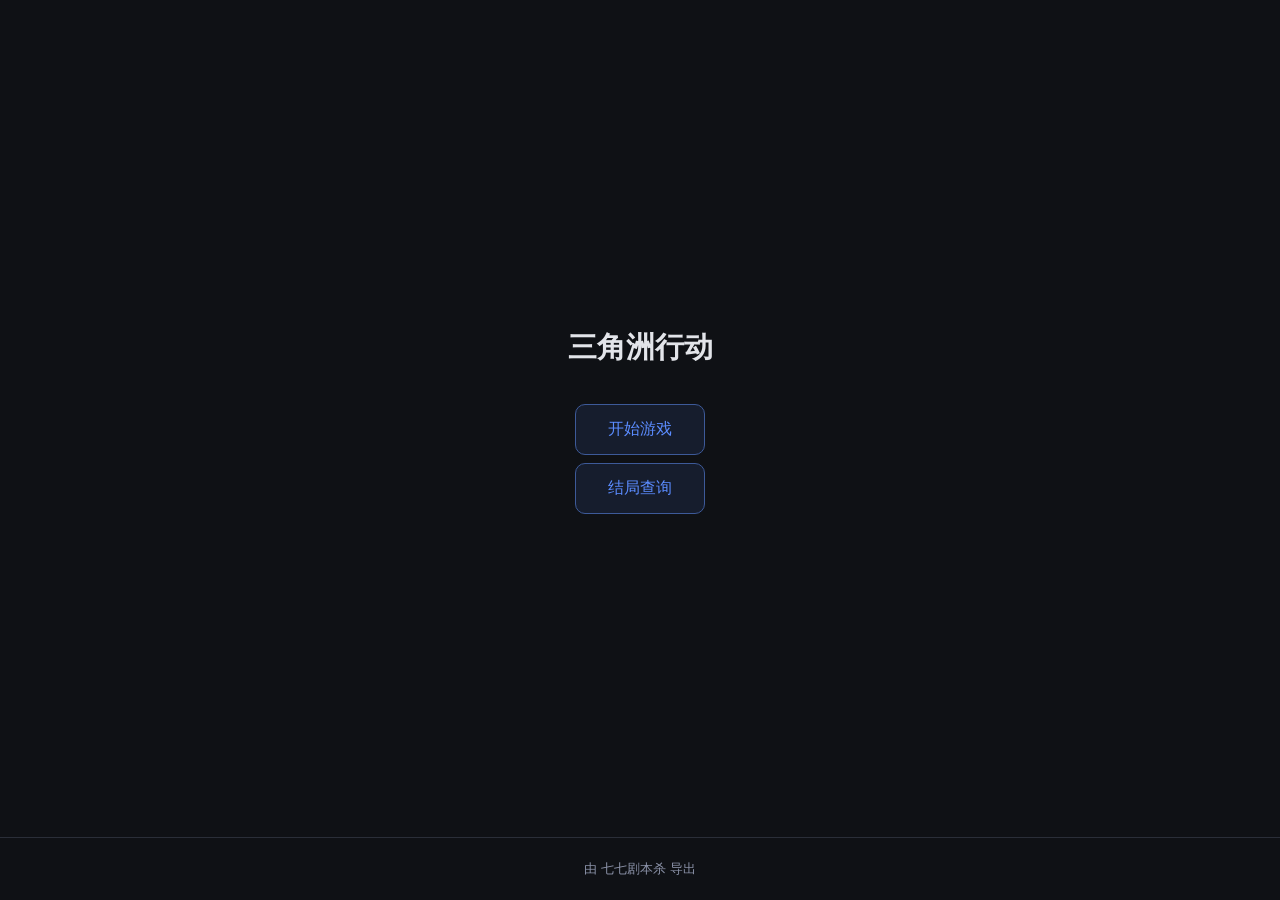
==== commit 64a01cc3: "Update 【七七剧本杀·出品】三角洲行动 (1).html" ====
--- a/游戏/【七七剧本杀·出品】三角洲行动 (1).html
+++ b/游戏/【七七剧本杀·出品】三角洲行动 (1).html
@@ -1,1257 +1,1642 @@
 <!DOCTYPE html>
 <html lang="zh-CN">
 <head>
-<meta charset="UTF-8"/>
-<meta name="viewport" content="width=device-width, initial-scale=1.0"/>
-<title>七七剧本杀故事游戏中转站</title>
-<meta name="description" content="汇聚悬疑、恐怖、情感、古风等海量优质剧本杀故事作品，发现精彩剧情，一键进入七七剧本杀平台开启沉浸式推理体验。"/>
+<meta charset="UTF-8">
+<meta name="viewport" content="width=device-width, initial-scale=1.0, maximum-scale=1.0, user-scalable=no, viewport-fit=cover">
+<meta name="apple-mobile-web-app-capable" content="yes">
+<meta name="apple-mobile-web-app-status-bar-style" content="black-translucent">
+<meta name="mobile-web-app-capable" content="yes">
+<title>三角洲行动</title>
 <style>
-@font-face {
-  font-family: '优设标题黑';
-  src: url('https://resource-static.bj.bcebos.com/fonts-skill/YouSheBiaoTiHei_Regular.ttf') format('truetype');
-  font-display: swap;
+:root{--bg:#0f1115;--card:#1a1d24;--border:#2a2e38;--text:#e2e4e9;--text-dim:#8b92a8;--accent:#5b8cff;--accent-dim:#3d5a99;--plot:#4ade80;--option:#fbbf24;--ending:#f87171;--minigame:#a78bfa}
+*{box-sizing:border-box;margin:0;padding:0;-webkit-tap-highlight-color:transparent;-webkit-touch-callout:none}
+body{font-family:-apple-system,BlinkMacSystemFont,"Segoe UI",Roboto,"Helvetica Neue",Arial,sans-serif;background:var(--bg);color:var(--text);line-height:1.7;min-height:100vh;display:flex;flex-direction:column;transition:background .3s,color .3s;-webkit-user-select:none;user-select:none;-webkit-text-size-adjust:100%;text-size-adjust:100%;overflow-x:hidden;touch-action:manipulation}
+#game-root{flex:1;display:flex;flex-direction:column;align-items:center;justify-content:center;padding:24px;max-width:720px;margin:0 auto;width:100%;padding-top:max(24px,env(safe-area-inset-top));padding-bottom:max(24px,env(safe-area-inset-bottom));padding-left:max(24px,env(safe-area-inset-left));padding-right:max(24px,env(safe-area-inset-right))}
+.game-title{font-size:1.8rem;color:var(--text);margin-bottom:8px;text-align:center}
+.game-subtitle{color:var(--text-dim);font-size:0.95rem;margin-bottom:24px;text-align:center}
+.node-card{background:var(--card);border:1px solid var(--border);border-radius:16px;padding:28px;width:100%;margin-bottom:16px;position:relative;overflow:hidden;animation:fadeIn .4s ease}
+.node-card.with-bg{background-size:cover;background-position:center;background-blend-mode:overlay}
+.node-card.with-bg::before{content:"";position:absolute;inset:0;background:rgba(0,0,0,.45);z-index:0}
+.node-card.with-bg.light-bg::before{background:rgba(255,255,255,.55)}
+.node-card.with-bg>*{position:relative;z-index:1}
+@keyframes fadeIn{from{opacity:0;transform:translateY(12px)}to{opacity:1;transform:translateY(0)}}
+.node-card.ending{border-color:rgba(248,113,113,.3)}
+.node-card.minigame{border-color:rgba(167,139,250,.3)}
+.node-type-badge{display:inline-block;font-size:0.7rem;font-weight:700;text-transform:uppercase;padding:3px 12px;border-radius:6px;margin-bottom:12px;background:rgba(90,222,128,.15);color:var(--plot)}
+.node-type-badge.ending{background:rgba(248,113,113,.15);color:var(--ending)}
+.node-type-badge.minigame{background:rgba(167,139,250,.15);color:var(--minigame)}
+.node-title{font-size:1.3rem;font-weight:600;margin-bottom:12px;color:var(--text)}
+.node-body{color:var(--text);white-space:pre-wrap;margin-bottom:16px;font-size:1rem;-webkit-user-select:text;user-select:text}
+.node-media{width:100%;border-radius:12px;margin-bottom:16px;max-height:400px;object-fit:contain;background:#000}
+.node-video{width:100%;border-radius:12px;margin-bottom:16px;max-height:400px;background:#000}
+/* 视觉小说式对话框 */
+.vn-dialogue-area{position:relative;margin-bottom:16px;min-height:60px}
+.vn-character-portrait{position:absolute;bottom:0;left:0;width:120px;height:160px;object-fit:contain;z-index:2;pointer-events:none;filter:drop-shadow(2px 4px 8px rgba(0,0,0,.4))}
+.vn-character-portrait.right{left:auto;right:0}
+.vn-dialogue-box{background:rgba(0,0,0,.65);border-radius:12px;padding:16px 20px;margin-left:0;position:relative;cursor:pointer;transition:background .2s;min-height:50px;display:flex;flex-direction:column;justify-content:center}
+.vn-dialogue-box.light-bg{background:rgba(255,255,255,.75);color:#1a1a2e}
+.vn-dialogue-box:hover{background:rgba(0,0,0,.72)}
+.vn-dialogue-box.light-bg:hover{background:rgba(255,255,255,.82)}
+.vn-dialogue-box.with-portrait-left{margin-left:130px}
+.vn-dialogue-box.with-portrait-right{margin-right:130px}
+.vn-speaker-name{font-size:0.9rem;font-weight:700;color:#a78bfa;margin-bottom:6px;display:flex;align-items:center;gap:6px}
+.vn-speaker-name::before{content:"";display:inline-block;width:3px;height:14px;background:#a78bfa;border-radius:2px}
+.vn-dialogue-box.light-bg .vn-speaker-name{color:#6d28d9}
+.vn-dialogue-box.light-bg .vn-speaker-name::before{background:#6d28d9}
+.vn-dialogue-text{font-size:1rem;line-height:1.8;white-space:pre-wrap;-webkit-user-select:text;user-select:text}
+.vn-dialogue-text.fade-in{animation:vnTextFade .35s ease}
+@keyframes vnTextFade{from{opacity:0;transform:translateY(6px)}to{opacity:1;transform:translateY(0)}}
+.vn-advance-hint{text-align:right;font-size:0.75rem;color:rgba(255,255,255,.4);margin-top:6px;animation:vnBlink 1.2s infinite}
+.vn-dialogue-box.light-bg .vn-advance-hint{color:rgba(0,0,0,.35)}
+.mg-embed-wrap{position:relative;width:100%;margin-top:12px;touch-action:auto}
+.mg-iframe{width:100%;height:60vh;min-height:300px;max-height:600px;border:1px solid var(--border);border-radius:12px;background:#000;transition:opacity .3s ease;touch-action:auto}
+.mg-iframe.mg-done{opacity:.4;pointer-events:none}
+.mg-loading{position:absolute;inset:0;display:flex;align-items:center;justify-content:center;background:var(--card);border-radius:12px;color:var(--text-dim);font-size:.9rem}
+.mg-feedback{animation:mgPopIn .4s ease;text-align:center;padding:20px;border-radius:12px;font-size:1rem}
+@keyframes mgPopIn{from{opacity:0;transform:scale(.9)}to{opacity:1;transform:scale(1)}}
+.mg-feedback .mg-fb-icon{font-size:2.5rem;margin-bottom:8px}
+.mg-feedback .mg-fb-title{font-size:1.4rem;font-weight:700}
+.mg-feedback .mg-fb-sub{font-size:.85rem;color:var(--text-dim);margin-top:6px}
+@keyframes vnBlink{0%,100%{opacity:.3}50%{opacity:.8}}
+.vn-paragraphs-done{opacity:.5;transition:opacity .3s}
+.options-list{display:flex;flex-direction:column;gap:10px;margin-top:16px}
+.option-btn{display:block;width:100%;text-align:left;padding:14px 18px;border-radius:12px;border:1px solid var(--border);background:rgba(251,191,36,.06);color:var(--text);cursor:pointer;font-size:1rem;transition:all .2s;font-family:inherit;min-height:48px}
+.option-btn:hover{background:rgba(251,191,36,.12);border-color:var(--option);transform:translateX(4px)}
+.option-btn:active{transform:translateX(2px) scale(.99);background:rgba(251,191,36,.18)}
+.option-btn.disabled{opacity:.4;cursor:not-allowed;pointer-events:none}
+.option-title{font-weight:600;margin-bottom:2px}
+.option-body{color:var(--text-dim);font-size:0.9rem}
+.option-condition{font-size:0.75rem;color:var(--text-dim);margin-top:4px;font-style:italic}
+.no-options{color:var(--text-dim);text-align:center;padding:20px;font-style:italic}
+.ending-card{text-align:center;padding:40px 28px}
+.ending-card .node-title{font-size:1.6rem}
+.restart-btn{margin-top:24px;padding:14px 32px;border-radius:10px;border:1px solid var(--accent-dim);background:rgba(91,140,255,.1);color:var(--accent);cursor:pointer;font-size:1rem;transition:all .2s;font-family:inherit;min-height:48px}
+.restart-btn:hover{background:rgba(91,140,255,.2);border-color:var(--accent)}
+.restart-btn:active{background:rgba(91,140,255,.3);transform:scale(.98)}
+.history-bar{display:flex;gap:6px;flex-wrap:wrap;margin-bottom:16px;justify-content:center}
+.history-dot{width:8px;height:8px;border-radius:50%;background:var(--border);transition:background .3s}
+.history-dot.visited{background:var(--accent)}
+.vars-panel{position:fixed;top:16px;right:16px;background:var(--card);border:1px solid var(--border);border-radius:10px;padding:12px 16px;font-size:0.8rem;color:var(--text-dim);z-index:100;max-width:200px;display:none}
+.vars-panel.visible{display:block}
+.vars-panel .var-item{display:flex;justify-content:space-between;gap:12px;margin-bottom:4px}
+.vars-panel .var-name{color:var(--text)}
+.vars-panel .var-value{color:var(--accent)}
+.footer{text-align:center;padding:20px;color:var(--text-dim);font-size:0.8rem;border-top:1px solid var(--border)}
+.loading{color:var(--text-dim);text-align:center;padding:40px}
+.theme-toggle{position:fixed;top:max(16px,env(safe-area-inset-top));left:max(16px,env(safe-area-inset-left));z-index:100;padding:8px 14px;border-radius:8px;border:1px solid var(--border);background:var(--card);color:var(--text);cursor:pointer;font-size:0.8rem;font-family:inherit;transition:all .2s;min-height:40px}
+.theme-toggle:hover{border-color:var(--accent)}
+.theme-toggle:active{transform:scale(.95)}
+.download-btn{position:fixed;top:max(16px,env(safe-area-inset-top));left:calc(110px + env(safe-area-inset-left));z-index:100;padding:8px 14px;border-radius:8px;border:1px solid var(--border);background:var(--card);color:var(--accent);cursor:pointer;font-size:0.8rem;font-family:inherit;transition:all .2s;min-height:40px}
+.download-btn:hover{border-color:var(--accent);background:rgba(91,140,255,.1)}
+.download-btn:active{transform:scale(.95)}
+@media(max-width:640px){
+  #game-root{padding:12px;padding-top:max(12px,env(safe-area-inset-top));padding-bottom:max(12px,env(safe-area-inset-bottom));padding-left:max(12px,env(safe-area-inset-left));padding-right:max(12px,env(safe-area-inset-right))}
+  .node-card{padding:18px;border-radius:14px;margin-bottom:12px}
+  .game-title{font-size:1.4rem;margin-bottom:6px}
+  .game-subtitle{font-size:0.85rem;margin-bottom:18px}
+  .node-title{font-size:1.15rem;margin-bottom:10px}
+  .node-body{font-size:0.95rem;margin-bottom:14px}
+  .node-media,.node-video{max-height:260px;border-radius:10px;margin-bottom:14px}
+  .vn-dialogue-box{padding:14px 16px;border-radius:10px;min-height:48px}
+  .vn-dialogue-text{font-size:0.95rem;line-height:1.75}
+  .vn-speaker-name{font-size:0.85rem;margin-bottom:4px}
+  .vn-character-portrait{width:72px;height:100px}
+  .vn-dialogue-box.with-portrait-left{margin-left:82px}
+  .vn-dialogue-box.with-portrait-right{margin-right:82px}
+  .mg-iframe{height:55vh;min-height:280px;max-height:500px;border-radius:10px}
+  .mg-feedback{padding:16px}
+  .mg-feedback .mg-fb-icon{font-size:2rem}
+  .mg-feedback .mg-fb-title{font-size:1.2rem}
+  .options-list{gap:8px;margin-top:14px}
+  .option-btn{padding:12px 16px;font-size:0.95rem;min-height:44px;border-radius:10px}
+  .option-btn:hover{transform:none}
+  .option-btn:active{transform:scale(.98)}
+  .ending-card{padding:28px 18px}
+  .ending-card .node-title{font-size:1.35rem}
+  .restart-btn{padding:12px 28px;font-size:0.95rem;margin-top:18px}
+  .vars-panel{top:max(8px,env(safe-area-inset-top));right:max(8px,env(safe-area-inset-right));max-width:150px;font-size:0.7rem;padding:8px 10px}
+  .theme-toggle{top:max(8px,env(safe-area-inset-top));left:max(8px,env(safe-area-inset-left));padding:6px 12px;font-size:0.75rem;min-height:36px}
+  .download-btn{top:max(8px,env(safe-area-inset-top));left:calc(88px + env(safe-area-inset-left));padding:6px 12px;font-size:0.75rem;min-height:36px}
+  .footer{padding:14px;font-size:0.72rem}
+  .history-dot{width:6px;height:6px}
 }
-@font-face {
-  font-family: 'AlibabaPuHuiTi';
-  src: url('https://resource-static.bj.bcebos.com/fonts-skill/AlibabaPuHuiTi_Regular.ttf') format('truetype');
-  font-display: swap;
+@media(max-width:380px){
+  #game-root{padding:8px;padding-top:max(8px,env(safe-area-inset-top));padding-bottom:max(8px,env(safe-area-inset-bottom))}
+  .node-card{padding:14px;border-radius:12px}
+  .game-title{font-size:1.2rem}
+  .node-title{font-size:1.05rem}
+  .vn-dialogue-text{font-size:0.9rem}
+  .mg-iframe{height:50vh;min-height:240px;border-radius:8px}
+  .vn-character-portrait{width:60px;height:84px}
+  .vn-dialogue-box.with-portrait-left{margin-left:68px}
+  .vn-dialogue-box.with-portrait-right{margin-right:68px}
+  .vars-panel{display:none!important}
 }
-
-/* ── 设计系统变量 ─────────────────────────────────────── */
-:root {
-  --bg:       #FDFBF7;
-  --fg:       #1A1A1A;
-  --card:     #FFFFFF;
-  --primary:  #FF6B9D;   /* 印刷粉 */
-  --primary-fg:#FFFFFF;
-  --secondary:#2563EB;   /* 印刷蓝 */
-  --accent:   #F97316;   /* 橙色强调 */
-  --muted:    #EDEBE6;
-  --muted-fg: #6B6B6B;
-  --border:   #1A1A1A;
-  --radius:   2px;
-  --shadow-pink:  4px 4px 0 0 #FF6B9D;
-  --shadow-blue:  4px 4px 0 0 #2563EB;
-  --shadow-orange:4px 4px 0 0 #F97316;
-  --shadow-black: 4px 4px 0 0 #1A1A1A;
+@media(orientation:landscape) and (max-height:500px){
+  #game-root{justify-content:flex-start;padding-top:max(8px,env(safe-area-inset-top))}
+  .mg-iframe{height:calc(100vh - 140px);min-height:200px;max-height:none}
+  .node-card{padding:14px 18px}
+  .game-title{font-size:1.1rem;margin-bottom:4px}
+  .game-subtitle{font-size:0.8rem;margin-bottom:10px}
 }
-
-*,*::before,*::after { box-sizing: border-box; margin:0; padding:0; }
-html { scroll-behavior: smooth; }
-body {
-  font-family: 'AlibabaPuHuiTi','PingFang SC','Microsoft YaHei',sans-serif;
-  background: var(--bg);
-  color: var(--fg);
-  font-size: 15px;
-  min-height: 100vh;
-  display: flex;
-  flex-direction: column;
-  scrollbar-width: thin;
-  scrollbar-color: var(--fg) transparent;
-}
-h1,h2,h3,h4,.font-display {
-  font-family: '优设标题黑','AlibabaPuHuiTi',sans-serif;
-}
-a { color: inherit; text-decoration: none; }
-button { cursor: pointer; font-family: inherit; }
-img { display: block; max-width: 100%; }
-
-/* ── 工具类 ──────────────────────────────────────────── */
-.container { width:100%; max-width:1280px; margin:0 auto; padding:0 16px; }
-.hidden { display:none !important; }
-
-/* 硬边印刷阴影 */
-.shadow-pink   { box-shadow: var(--shadow-pink); }
-.shadow-blue   { box-shadow: var(--shadow-blue); }
-.shadow-orange { box-shadow: var(--shadow-orange); }
-.shadow-black  { box-shadow: var(--shadow-black); }
-
-/* 按压动效 */
-.press { transition: transform .1s, box-shadow .1s; }
-.press:hover  { transform: translate(1px,1px); }
-.press:active { transform: translate(4px,4px); box-shadow: none !important; }
-
-/* 半调网点背景 */
-.halftone {
-  background-image: radial-gradient(#1A1A1A 1px, transparent 1px);
-  background-size: 8px 8px;
-  opacity: .04;
-  pointer-events: none;
-}
-
-/* 套印错位文字 */
-.text-offset { text-shadow: 2px 0 0 #FF6B9D, -2px 0 0 #2563EB; }
-
-/* ── 通用按钮 ────────────────────────────────────────── */
-.btn {
-  display: inline-flex; align-items: center; gap: 6px;
-  padding: 8px 18px; font-size: 14px; font-weight: 700;
-  border: 2px solid var(--fg); background: var(--fg);
-  color: var(--bg); white-space: nowrap;
-}
-.btn-outline {
-  background: var(--card); color: var(--fg);
-}
-.btn-primary {
-  background: var(--primary); color: var(--primary-fg);
-  border-color: var(--fg);
-}
-.btn-ghost {
-  background: transparent; color: var(--fg);
-  border-color: transparent;
-}
-.btn:focus-visible { outline: 2px solid var(--secondary); outline-offset: 2px; }
-
-/* ── 导航栏 ──────────────────────────────────────────── */
-#header {
-  position: sticky; top:0; z-index:100;
-  border-bottom: 2px solid var(--fg);
-  background: var(--bg);
-}
-#header .inner {
-  display: flex; align-items: center; gap: 12px;
-  height: 64px; padding: 0 16px;
-}
-#logo {
-  display: flex; align-items: center; gap: 8px;
-  flex-shrink: 0; cursor: pointer;
-}
-#logo .logo-box {
-  width:36px; height:36px;
-  border: 2px solid var(--fg); background: var(--primary);
-  display:flex; align-items:center; justify-content:center;
-  font-family:'优设标题黑'; font-size:18px; font-weight:900;
-  color: var(--primary-fg);
-}
-#logo .logo-text {
-  font-family:'优设标题黑'; font-size:18px; font-weight:900; line-height:1.1;
-}
-/* 搜索区 */
-#search-wrap {
-  flex:1; max-width:420px; margin-left:auto; position:relative;
-}
-#search-box {
-  display:flex; align-items:stretch;
-  border: 2px solid var(--fg); background: var(--card);
-}
-#search-input {
-  flex:1; border:none; outline:none; padding:8px 12px;
-  font-family:inherit; font-size:14px; background:transparent; color:var(--fg);
-}
-#search-input::placeholder { color:var(--muted-fg); }
-#search-btn {
-  width:40px; flex-shrink:0;
-  border:none; border-left: 2px solid var(--fg);
-  background:transparent; display:flex; align-items:center; justify-content:center;
-  cursor:pointer; transition: background .15s, color .15s;
-}
-#search-btn:hover { background: var(--primary); color: var(--primary-fg); }
-#search-dropdown {
-  position:absolute; left:0; right:0; top:calc(100%+4px);
-  border:2px solid var(--fg); background:var(--card);
-  box-shadow: var(--shadow-black);
-  max-height:280px; overflow-y:auto; z-index:200;
-}
-.search-item {
-  display:flex; align-items:center; gap:8px;
-  padding:10px 12px; font-size:14px; cursor:pointer;
-  transition: background .1s;
-}
-.search-item:hover { background: var(--muted); }
-.search-item .label { font-weight:700; }
-.search-item .sub  { color: var(--muted-fg); font-size:12px; }
-
-/* 桌面导航 */
-#nav-desktop {
-  display:flex; align-items:center; gap:8px; flex-shrink:0;
-}
-/* 移动端汉堡 */
-#menu-btn { display:none; }
-
-/* 移动菜单遮罩 */
-#mobile-overlay {
-  display:none; position:fixed; inset:0; z-index:300;
-}
-#mobile-overlay.open { display:block; }
-#mobile-backdrop {
-  position:absolute; inset:0; background:rgba(0,0,0,.4);
-}
-#mobile-drawer {
-  position:absolute; left:0; top:0; bottom:0; width:280px;
-  background:var(--bg); border-right:2px solid var(--fg);
-  padding:20px 16px; display:flex; flex-direction:column; gap:8px;
-  overflow-y:auto;
-}
-#mobile-drawer .drawer-title {
-  font-family:'优设标题黑'; font-size:18px; font-weight:900;
-  margin-bottom:12px; padding-bottom:12px;
-  border-bottom:2px dashed var(--fg);
-}
-.mobile-nav-item {
-  display:flex; align-items:center; gap:8px;
-  min-height:48px; padding:0 16px;
-  border:2px solid var(--fg); font-weight:700; font-size:15px;
-  background:var(--card); cursor:pointer; transition:background .1s;
-}
-.mobile-nav-item:hover { background:var(--muted); }
-.mobile-nav-item.primary-item {
-  background:var(--primary); color:var(--primary-fg);
-}
-
-/* ── 主内容 ───────────────────────────────────────────── */
-#app { flex:1; }
-.page { display:none; padding:24px 0 40px; }
-.page.active { display:block; }
-
-/* ── 首页 Hero ────────────────────────────────────────── */
-#hero {
-  position:relative; overflow:hidden;
-  border:2px solid var(--fg); background:var(--card);
-  box-shadow: var(--shadow-blue);
-  padding:40px 32px; margin-bottom:32px;
-}
-#hero .halftone { position:absolute; inset:0; }
-#hero .hero-content { position:relative; z-index:1; }
-.badge-hot {
-  display:inline-flex; align-items:center; gap:5px;
-  border:2px solid var(--fg); background:var(--accent);
-  padding:3px 10px; font-size:12px; font-weight:900; color:#fff;
-  margin-bottom:16px;
-}
-#hero h1 {
-  font-size:clamp(26px,5vw,52px); font-weight:900;
-  line-height:1.15; margin-bottom:12px;
-}
-#hero p {
-  font-size:14px; color:var(--muted-fg); max-width:600px;
-  line-height:1.7; margin-bottom:24px;
-}
-.hero-btns { display:flex; flex-wrap:wrap; gap:12px; }
-
-/* ── 区块标题 ─────────────────────────────────────────── */
-.section-title {
-  display:flex; align-items:center; gap:10px;
-  margin-bottom:16px;
-}
-.section-title .bar { width:6px; height:24px; flex-shrink:0; }
-.section-title h2 {
-  font-family:'优设标题黑'; font-size:clamp(18px,3vw,26px); font-weight:900;
-}
-
-/* ── 故事卡片网格 ─────────────────────────────────────── */
-.story-grid {
-  display:grid;
-  grid-template-columns: repeat(auto-fill, minmax(160px,1fr));
-  gap:16px;
-}
-.story-card {
-  display:flex; flex-direction:column;
-  border:2px solid var(--fg); background:var(--card);
-  box-shadow: var(--shadow-pink);
-  cursor:pointer; transition:transform .1s, box-shadow .1s;
-  height:100%;
-}
-.story-card:hover  { transform:translate(1px,1px); }
-.story-card:active { transform:translate(4px,4px); box-shadow:none; }
-
-.story-card .cover-wrap {
-  position:relative; aspect-ratio:3/4; overflow:hidden;
-  border-bottom:2px solid var(--fg); background:var(--muted);
-}
-.story-card .cover-wrap img {
-  width:100%; height:100%; object-fit:cover;
-  transition:transform .3s;
-}
-.story-card:hover .cover-wrap img { transform:scale(1.05); }
-.card-badge-hot {
-  position:absolute; left:0; top:0;
-  border-bottom:2px solid var(--fg); border-right:2px solid var(--fg);
-  background:var(--accent); padding:2px 8px;
-  font-size:11px; font-weight:900; color:#fff;
-}
-.card-rating {
-  position:absolute; right:0; bottom:0;
-  border-top:2px solid var(--fg); border-left:2px solid var(--fg);
-  background:var(--primary); padding:3px 8px;
-  font-size:12px; font-weight:900; color:#fff;
-  display:flex; align-items:center; gap:3px;
-}
-.story-card .card-body {
-  display:flex; flex-direction:column; flex:1; padding:10px;
-}
-.card-title {
-  font-family:'优设标题黑'; font-size:15px; font-weight:900;
-  line-height:1.2; margin-bottom:4px;
-}
-.card-author { font-size:11px; color:var(--muted-fg); margin-bottom:8px; }
-.card-tags { display:flex; flex-wrap:wrap; gap:4px; margin-bottom:8px; }
-.tag {
-  display:inline-block; border:2px solid var(--fg);
-  padding:0 6px; font-size:10px; font-weight:700;
-}
-.card-meta {
-  margin-top:auto; display:flex; align-items:center; gap:10px;
-  font-size:11px; color:var(--muted-fg);
-}
-.card-meta span { display:flex; align-items:center; gap:3px; }
-
-/* 分类筛选条 */
-#category-bar {
-  display:flex; flex-wrap:wrap; gap:8px; margin-bottom:20px;
-}
-.cat-btn {
-  border:2px solid var(--fg); padding:6px 14px;
-  font-size:13px; font-weight:700; background:var(--card);
-  color:var(--fg); cursor:pointer; transition:background .1s, color .1s;
-}
-.cat-btn:hover { background:var(--muted); }
-.cat-btn.active { background:var(--primary); color:var(--primary-fg); }
-
-/* 空状态 */
-.empty {
-  border:2px dashed var(--fg); padding:48px 16px;
-  text-align:center; color:var(--muted-fg); font-size:14px;
-}
-
-/* ── 作者卡 ───────────────────────────────────────────── */
-.author-result-grid {
-  display:grid;
-  grid-template-columns:repeat(auto-fill,minmax(200px,1fr));
-  gap:16px; margin-bottom:32px;
-}
-.author-result-card {
-  display:flex; align-items:center; gap:12px;
-  border:2px solid var(--fg); background:var(--card);
-  box-shadow: var(--shadow-orange);
-  padding:12px; cursor:pointer;
-  transition:transform .1s, box-shadow .1s;
-}
-.author-result-card:hover  { transform:translate(1px,1px); }
-.author-result-card:active { transform:translate(4px,4px); box-shadow:none; }
-.author-avatar-sm {
-  width:48px; height:48px; border:2px solid var(--fg);
-  flex-shrink:0; overflow:hidden;
-}
-.author-avatar-sm img { width:100%; height:100%; object-fit:cover; }
-.author-result-name { font-weight:700; font-size:14px; }
-.author-result-works { font-size:12px; color:var(--muted-fg); }
-
-/* ── 作者页 ───────────────────────────────────────────── */
-#author-info-card {
-  display:flex; align-items:flex-start; gap:16px;
-  border:2px solid var(--fg); background:var(--card);
-  box-shadow: var(--shadow-blue);
-  padding:20px; margin-bottom:28px;
-}
-#author-avatar-lg {
-  width:80px; height:80px; border:2px solid var(--fg);
-  flex-shrink:0; overflow:hidden;
-}
-#author-avatar-lg img { width:100%; height:100%; object-fit:cover; }
-#author-name { font-family:'优设标题黑'; font-size:clamp(20px,4vw,32px); font-weight:900; }
-.author-works-badge {
-  display:inline-flex; align-items:center; gap:4px;
-  border:2px solid var(--fg); background:var(--accent);
-  padding:2px 10px; font-size:12px; font-weight:900; color:#fff;
-  margin:8px 0;
-}
-#author-bio { font-size:13px; color:var(--muted-fg); line-height:1.7; max-width:600px; }
-
-/* ── 详情页 ───────────────────────────────────────────── */
-#detail-grid {
-  display:grid;
-  grid-template-columns:1fr;
-  gap:24px; margin-bottom:24px;
-}
-@media(min-width:640px){
-  #detail-grid { grid-template-columns:280px 1fr; }
-}
-#detail-cover-wrap {
-  position:relative; aspect-ratio:3/4; overflow:hidden;
-  border:2px solid var(--fg); background:var(--muted);
-  max-width:300px;
-}
-#detail-cover-wrap img { width:100%; height:100%; object-fit:cover; }
-#detail-rating-badge {
-  position:absolute; right:0; bottom:0;
-  border-top:2px solid var(--fg); border-left:2px solid var(--fg);
-  background:var(--primary); padding:5px 10px;
-  font-size:15px; font-weight:900; color:#fff;
-  display:flex; align-items:center; gap:4px;
-}
-#detail-info { min-width:0; }
-#detail-title {
-  font-family:'优设标题黑'; font-size:clamp(22px,4vw,34px); font-weight:900;
-  line-height:1.2; margin-bottom:12px;
-}
-#detail-author-link {
-  display:inline-flex; align-items:center; gap:6px;
-  border:2px solid var(--fg); background:var(--accent);
-  padding:5px 12px; font-size:13px; font-weight:700; color:#fff;
-  cursor:pointer; margin-bottom:12px;
-  transition:transform .1s, box-shadow .1s;
-  box-shadow: var(--shadow-orange);
-}
-#detail-author-link:hover  { transform:translate(1px,1px); }
-#detail-author-link:active { transform:translate(4px,4px); box-shadow:none; }
-#detail-tags { display:flex; flex-wrap:wrap; gap:6px; margin-bottom:16px; }
-.detail-tag {
-  border:2px solid var(--fg); padding:2px 10px;
-  font-size:12px; font-weight:700;
-}
-#detail-stats {
-  display:grid; grid-template-columns:repeat(3,1fr); gap:8px;
-  margin-bottom:16px;
-}
-.stat-box {
-  display:flex; flex-direction:column; align-items:center;
-  border:2px solid var(--fg); padding:8px;
-  text-align:center; gap:4px;
-}
-.stat-icon { color:var(--secondary); }
-.stat-label { font-size:10px; color:var(--muted-fg); }
-.stat-value { font-size:12px; font-weight:900; }
-.detail-score-wrap {
-  display:flex; align-items:center; gap:8px; margin-bottom:12px;
-}
-.score-badge {
-  display:flex; align-items:center; gap:4px;
-  border:2px solid var(--fg); background:var(--primary);
-  padding:5px 12px;
-}
-.score-badge .score-num {
-  font-family:'优设标题黑'; font-size:22px; font-weight:900; color:#fff;
-}
-.score-badge svg { color:#fff; }
-.score-count { font-size:12px; color:var(--muted-fg); }
-
-/* 详情区块 */
-.detail-section {
-  border:2px solid var(--fg); background:var(--card);
-  padding:18px; margin-bottom:16px;
-}
-.detail-section-title {
-  display:flex; align-items:center; gap:8px;
-  font-family:'优设标题黑'; font-size:17px; font-weight:900;
-  margin-bottom:12px;
-}
-.detail-desc { font-size:14px; line-height:1.8; color:var(--fg); }
-
-/* AI 评论 */
-.review-card {
-  border:2px solid var(--fg); background:var(--bg);
-  padding:12px; margin-bottom:10px;
-}
-.review-card:last-child { margin-bottom:0; }
-.review-header { display:flex; align-items:center; gap:10px; margin-bottom:8px; }
-.reviewer-avatar {
-  width:36px; height:36px; border:2px solid var(--fg);
-  flex-shrink:0; overflow:hidden;
-}
-.reviewer-avatar img { width:100%; height:100%; object-fit:cover; }
-.reviewer-name { font-weight:700; font-size:13px; }
-.reviewer-meta { display:flex; align-items:center; gap:6px; font-size:11px; }
-.reviewer-rating { color:var(--primary); font-weight:900; display:flex; align-items:center; gap:2px; }
-.reviewer-date { color:var(--muted-fg); }
-.review-text { font-size:13px; line-height:1.7; }
-
-/* 进入故事按钮 */
-#enter-story-wrap { display:flex; justify-content:center; padding:16px 0 8px; }
-#enter-story-btn {
-  display:flex; align-items:center; gap:8px;
-  height:56px; padding:0 48px;
-  border:2px solid var(--fg); background:var(--primary); color:#fff;
-  font-family:'优设标题黑'; font-size:18px; font-weight:900;
-  cursor:pointer; box-shadow: var(--shadow-black);
-  transition:transform .1s, box-shadow .1s;
-}
-#enter-story-btn:hover  { transform:translate(1px,1px); box-shadow:3px 3px 0 0 var(--fg); }
-#enter-story-btn:active { transform:translate(4px,4px); box-shadow:none; }
-
-/* 返回按钮 */
-.back-btn {
-  display:inline-flex; align-items:center; gap:6px;
-  border:2px solid var(--fg); background:transparent;
-  padding:7px 14px; font-size:13px; font-weight:700;
-  cursor:pointer; margin-bottom:20px;
-  transition:background .15s;
-}
-.back-btn:hover { background:var(--muted); }
-
-/* ── 页脚 ─────────────────────────────────────────────── */
-#footer {
-  border-top:2px solid var(--fg);
-  background:var(--card); margin-top:auto;
-}
-#footer .footer-inner {
-  display:flex; flex-direction:column; gap:20px;
-  padding:28px 16px;
-}
-@media(min-width:640px){
-  #footer .footer-inner { flex-direction:row; align-items:center; justify-content:space-between; }
-}
-.footer-logo { display:flex; align-items:center; gap:8px; }
-.footer-logo .logo-box {
-  width:32px; height:32px;
-  border:2px solid var(--fg); background:var(--primary);
-  display:flex; align-items:center; justify-content:center;
-  font-family:'优设标题黑'; font-size:16px; color:#fff; font-weight:900;
-}
-.footer-logo-text { font-family:'优设标题黑'; font-size:17px; font-weight:900; }
-.footer-desc { font-size:13px; color:var(--muted-fg); margin-top:8px; max-width:420px; line-height:1.6; }
-.footer-actions { display:flex; flex-wrap:wrap; gap:10px; flex-shrink:0; }
-.footer-copy {
-  border-top:2px dashed rgba(26,26,26,.2);
-  padding:12px 16px; text-align:center;
-  font-size:11px; color:var(--muted-fg);
-}
-
-/* ── 搜索结果页标题 ────────────────────────────────────── */
-.search-section-title {
-  font-family:'优设标题黑'; font-size:18px; font-weight:900;
-  margin:0 0 12px;
-}
-.search-results-header {
-  font-family:'优设标题黑'; font-size:clamp(17px,3vw,24px); font-weight:900;
-  margin-bottom:20px;
-}
-
-/* ── 响应式 ───────────────────────────────────────────── */
-@media(max-width:639px){
-  #nav-desktop { display:none; }
-  #menu-btn { display:flex; }
-  #logo .logo-text { font-size:15px; }
-  #search-wrap { max-width:none; }
-  #hero { padding:24px 16px; }
-  #author-info-card { flex-direction:column; }
-  #detail-grid { grid-template-columns:1fr; }
-  #detail-cover-wrap { max-width:220px; }
-  .story-grid { grid-template-columns:repeat(auto-fill,minmax(140px,1fr)); }
-}
-@media(min-width:640px) and (max-width:767px){
-  .story-grid { grid-template-columns:repeat(3,1fr); }
-}
-@media(min-width:768px){
-  .container { padding:0 24px; }
-  .story-grid { grid-template-columns:repeat(auto-fill,minmax(180px,1fr)); }
-}
-@media(min-width:1024px){
-  .story-grid { grid-template-columns:repeat(auto-fill,minmax(200px,1fr)); }
-}
-
-/* 表格/卡片溢出保护 */
-.overflow-x { overflow-x:auto; }
 </style>
 </head>
 <body>
-
-<!-- ══ 导航栏 ══════════════════════════════════════════ -->
-<header id="header">
-  <div class="container">
-    <div class="inner">
-      <!-- 移动菜单按钮 -->
-      <button id="menu-btn" class="btn btn-ghost" style="border:2px solid var(--fg);padding:6px;width:40px;height:40px;justify-content:center;" onclick="openMobileMenu()" aria-label="打开菜单">
-        <svg width="20" height="20" fill="none" viewBox="0 0 24 24" stroke="currentColor" stroke-width="2.5"><path stroke-linecap="round" d="M3 6h18M3 12h18M3 18h18"/></svg>
-      </button>
-
-      <!-- Logo -->
-      <div id="logo" onclick="navigateTo('home')" role="button" tabindex="0" onkeydown="if(event.key==='Enter')navigateTo('home')">
-        <div class="logo-box">七</div>
-        <span class="logo-text">七七剧本杀</span>
-      </div>
-
-      <!-- 搜索框 -->
-      <div id="search-wrap">
-        <div id="search-box">
-          <input id="search-input" type="text" placeholder="搜索故事名或作者"
-            oninput="handleSearchInput(this.value)"
-            onkeydown="if(event.key==='Enter')doSearch()"/>
-          <button id="search-btn" onclick="doSearch()" aria-label="搜索">
-            <svg width="16" height="16" fill="none" viewBox="0 0 24 24" stroke="currentColor" stroke-width="2.5">
-              <circle cx="11" cy="11" r="8"/><path stroke-linecap="round" d="m21 21-4.35-4.35"/>
-            </svg>
-          </button>
-        </div>
-        <div id="search-dropdown" class="hidden"></div>
-      </div>
-
-      <!-- 桌面导航 -->
-      <nav id="nav-desktop">
-        <button class="btn btn-ghost press" onclick="navigateTo('home')">首页</button>
-        <a href="作者/index.html" target="_blank" rel="noopener noreferrer">
-          <button class="btn btn-primary press">
-            <svg width="14" height="14" fill="none" viewBox="0 0 24 24" stroke="currentColor" stroke-width="2.5"><path stroke-linecap="round" d="M12 20h9M16.5 3.5a2.121 2.121 0 0 1 3 3L7 19l-4 1 1-4 12.5-12.5z"/></svg>
-            创作者中心
-          </button>
-        </a>
-      </nav>
-    </div>
-  </div>
-</header>
-
-<!-- ══ 移动端菜单遮罩 ════════════════════════════════════ -->
-<div id="mobile-overlay">
-  <div id="mobile-backdrop" onclick="closeMobileMenu()"></div>
-  <div id="mobile-drawer">
-    <div class="drawer-title">导航菜单</div>
-    <div class="mobile-nav-item press" onclick="navigateTo('home');closeMobileMenu()">
-      <svg width="16" height="16" fill="none" viewBox="0 0 24 24" stroke="currentColor" stroke-width="2.5"><path stroke-linecap="round" d="m3 9 9-7 9 7v11a2 2 0 0 1-2 2H5a2 2 0 0 1-2-2z"/><polyline points="9 22 9 12 15 12 15 22"/></svg>
-      首页
-    </div>
-    <a href="作者/index.html" target="_blank" rel="noopener noreferrer" onclick="closeMobileMenu()" style="text-decoration:none">
-      <div class="mobile-nav-item primary-item press">
-        <svg width="16" height="16" fill="none" viewBox="0 0 24 24" stroke="currentColor" stroke-width="2.5"><path stroke-linecap="round" d="M12 20h9M16.5 3.5a2.121 2.121 0 0 1 3 3L7 19l-4 1 1-4 12.5-12.5z"/></svg>
-        创作者中心
-      </div>
-    </a>
-  </div>
-</div>
-
-<!-- ══ 主内容 ════════════════════════════════════════════ -->
-<main id="app">
-
-  <!-- ── 首页 ─────────────────────────────────────────── -->
-  <div id="page-home" class="page active">
-    <div class="container">
-
-      <!-- Hero -->
-      <section id="hero">
-        <div class="halftone"></div>
-        <div class="hero-content">
-          <div class="badge-hot">
-            <svg width="13" height="13" fill="currentColor" viewBox="0 0 24 24"><path d="M12 2c0 6-8 8-8 14a8 8 0 0 0 16 0c0-6-8-8-8-14z"/></svg>
-            精选剧本杀故事
-          </div>
-          <h1>沉浸式剧本杀<span class="text-offset">故事中转站</span></h1>
-          <p>汇聚悬疑、恐怖、情感、古风等海量优质剧本，发现精彩剧情，一键进入七七剧本杀平台开始你的推理之旅。</p>
-          <div class="hero-btns">
-            <a href="作者/index.html" target="_blank" rel="noopener noreferrer">
-              <button class="btn btn-primary press">
-                <svg width="14" height="14" fill="none" viewBox="0 0 24 24" stroke="currentColor" stroke-width="2.5"><path stroke-linecap="round" d="M12 20h9M16.5 3.5a2.121 2.121 0 0 1 3 3L7 19l-4 1 1-4 12.5-12.5z"/></svg>
-                创作者中心
-              </button>
-            </a>
-            <button class="btn btn-outline press" onclick="document.getElementById('category-section').scrollIntoView({behavior:'smooth'})">浏览全部</button>
-          </div>
-        </div>
-      </section>
-
-      <!-- 热门推荐 -->
-      <section style="margin-bottom:36px">
-        <div class="section-title">
-          <div class="bar" style="background:var(--primary)"></div>
-          <h2>热门推荐</h2>
-        </div>
-        <div class="story-grid" id="featured-grid"></div>
-      </section>
-
-      <!-- 分类浏览 -->
-      <section id="category-section" style="scroll-margin-top:80px">
-        <div class="section-title">
-          <div class="bar" style="background:var(--secondary)"></div>
-          <h2>分类浏览</h2>
-        </div>
-        <div id="category-bar"></div>
-        <div class="story-grid" id="category-grid"></div>
-      </section>
-
-    </div>
-  </div>
-
-  <!-- ── 搜索结果页 ────────────────────────────────────── -->
-  <div id="page-search" class="page">
-    <div class="container">
-      <button class="back-btn press" onclick="navigateTo('home')">
-        <svg width="14" height="14" fill="none" viewBox="0 0 24 24" stroke="currentColor" stroke-width="2.5"><path stroke-linecap="round" d="M19 12H5M12 5l-7 7 7 7"/></svg>
-        返回首页
-      </button>
-      <p id="search-results-header" class="search-results-header"></p>
-      <div id="search-authors-section" class="hidden">
-        <p class="search-section-title">相关作者</p>
-        <div class="author-result-grid" id="search-authors-grid"></div>
-      </div>
-      <div id="search-stories-section" class="hidden">
-        <p class="search-section-title">相关故事</p>
-        <div class="story-grid" id="search-stories-grid"></div>
-      </div>
-      <div id="search-empty" class="hidden empty">
-        <svg width="36" height="36" fill="none" viewBox="0 0 24 24" stroke="currentColor" stroke-width="1.5" style="margin:0 auto 8px"><circle cx="11" cy="11" r="8"/><path stroke-linecap="round" d="m21 21-4.35-4.35M8 11h6"/></svg>
-        <p>未找到相关内容</p>
-      </div>
-    </div>
-  </div>
-
-  <!-- ── 作者页 ─────────────────────────────────────────── -->
-  <div id="page-author" class="page">
-    <div class="container">
-      <button class="back-btn press" onclick="navigateTo('home')">
-        <svg width="14" height="14" fill="none" viewBox="0 0 24 24" stroke="currentColor" stroke-width="2.5"><path stroke-linecap="round" d="M19 12H5M12 5l-7 7 7 7"/></svg>
-        返回首页
-      </button>
-      <div id="author-info-card">
-        <div id="author-avatar-lg"><img id="author-avatar-img" src="" alt="作者头像"/></div>
-        <div style="min-width:0;flex:1">
-          <h1 id="author-name"></h1>
-          <div class="author-works-badge" id="author-works-badge">
-            <svg width="12" height="12" fill="none" viewBox="0 0 24 24" stroke="currentColor" stroke-width="2.5"><path stroke-linecap="round" d="M2 3h6a4 4 0 0 1 4 4v14a3 3 0 0 0-3-3H2z"/><path stroke-linecap="round" d="M22 3h-6a4 4 0 0 0-4 4v14a3 3 0 0 1 3-3h7z"/></svg>
-            <span id="author-works-count"></span>部作品
-          </div>
-          <p id="author-bio"></p>
-        </div>
-      </div>
-      <div class="section-title">
-        <div class="bar" style="background:var(--primary)"></div>
-        <h2>全部作品</h2>
-      </div>
-      <div class="story-grid" id="author-works-grid"></div>
-    </div>
-  </div>
-
-  <!-- ── 详情页 ─────────────────────────────────────────── -->
-  <div id="page-detail" class="page">
-    <div class="container">
-      <button class="back-btn press" onclick="goBack()">
-        <svg width="14" height="14" fill="none" viewBox="0 0 24 24" stroke="currentColor" stroke-width="2.5"><path stroke-linecap="round" d="M19 12H5M12 5l-7 7 7 7"/></svg>
-        返回
-      </button>
-      <!-- 封面+信息 -->
-      <div id="detail-main" class="detail-section shadow-pink" style="margin-bottom:20px">
-        <div id="detail-grid">
-          <div id="detail-cover-wrap">
-            <img id="detail-cover-img" src="" alt="故事封面"/>
-            <div id="detail-rating-badge">
-              <svg width="14" height="14" fill="currentColor" viewBox="0 0 24 24"><path d="M12 2l3.09 6.26L22 9.27l-5 4.87L18.18 21 12 17.77 5.82 21 7 14.14 2 9.27l6.91-1.01L12 2z"/></svg>
-              <span id="detail-score-badge-num"></span>
-            </div>
-          </div>
-          <div id="detail-info">
-            <h1 id="detail-title"></h1>
-            <div id="detail-author-link" onclick="goToDetailAuthor()" role="button" tabindex="0" onkeydown="if(event.key==='Enter')goToDetailAuthor()">
-              <svg width="13" height="13" fill="none" viewBox="0 0 24 24" stroke="currentColor" stroke-width="2.5"><circle cx="12" cy="7" r="4"/><path stroke-linecap="round" d="M5.5 21a6.5 6.5 0 0 1 13 0"/></svg>
-              制作人：<span id="detail-author-name"></span>
-            </div>
-            <div id="detail-tags"></div>
-            <div id="detail-stats">
-              <div class="stat-box">
-                <svg class="stat-icon" width="16" height="16" fill="none" viewBox="0 0 24 24" stroke="currentColor" stroke-width="2"><path stroke-linecap="round" d="M17 21v-2a4 4 0 0 0-4-4H5a4 4 0 0 0-4 4v2"/><circle cx="9" cy="7" r="4"/><path stroke-linecap="round" d="M23 21v-2a4 4 0 0 0-3-3.87M16 3.13a4 4 0 0 1 0 7.75"/></svg>
-                <span class="stat-label">人数</span><span class="stat-value" id="detail-players"></span>
-              </div>
-              <div class="stat-box">
-                <svg class="stat-icon" width="16" height="16" fill="none" viewBox="0 0 24 24" stroke="currentColor" stroke-width="2"><circle cx="12" cy="12" r="10"/><polyline points="12 6 12 12 16 14"/></svg>
-                <span class="stat-label">时长</span><span class="stat-value" id="detail-duration"></span>
-              </div>
-              <div class="stat-box">
-                <svg class="stat-icon" width="16" height="16" fill="none" viewBox="0 0 24 24" stroke="currentColor" stroke-width="2"><line x1="18" y1="20" x2="18" y2="10"/><line x1="12" y1="20" x2="12" y2="4"/><line x1="6" y1="20" x2="6" y2="14"/></svg>
-                <span class="stat-label">难度</span><span class="stat-value" id="detail-difficulty"></span>
-              </div>
-            </div>
-            <div class="detail-score-wrap">
-              <div class="score-badge">
-                <svg width="16" height="16" fill="currentColor" viewBox="0 0 24 24"><path d="M12 2l3.09 6.26L22 9.27l-5 4.87L18.18 21 12 17.77 5.82 21 7 14.14 2 9.27l6.91-1.01L12 2z"/></svg>
-                <span class="score-num" id="detail-score-num"></span>
-              </div>
-              <span class="score-count" id="detail-rating-count"></span>
-            </div>
-          </div>
-        </div>
-      </div>
-
-      <!-- 故事简介 -->
-      <div class="detail-section shadow-blue">
-        <div class="detail-section-title">
-          <svg width="18" height="18" fill="none" viewBox="0 0 24 24" stroke="var(--secondary)" stroke-width="2.5"><path stroke-linecap="round" d="M2 3h6a4 4 0 0 1 4 4v14a3 3 0 0 0-3-3H2z"/><path stroke-linecap="round" d="M22 3h-6a4 4 0 0 0-4 4v14a3 3 0 0 1 3-3h7z"/></svg>
-          故事简介
-        </div>
-        <p class="detail-desc" id="detail-description"></p>
-      </div>
-
-      <!-- AI 试玩评论 -->
-      <div class="detail-section shadow-orange">
-        <div class="detail-section-title">
-          <svg width="18" height="18" fill="none" viewBox="0 0 24 24" stroke="var(--secondary)" stroke-width="2.5"><path stroke-linecap="round" d="M21 15a2 2 0 0 1-2 2H7l-4 4V5a2 2 0 0 1 2-2h14a2 2 0 0 1 2 2z"/></svg>
-          AI试玩评论
-        </div>
-        <div id="detail-reviews"></div>
-      </div>
-
-      <!-- 进入故事 -->
-      <div id="enter-story-wrap">
-        <a id="enter-story-link" href="#" target="_blank" rel="noopener noreferrer">
-          <button id="enter-story-btn">
-            <svg width="18" height="18" fill="currentColor" viewBox="0 0 24 24"><polygon points="5 3 19 12 5 21 5 3"/></svg>
-            进入故事
-          </button>
-        </a>
-      </div>
-    </div>
-  </div>
-
-</main>
-
-<!-- ══ 页脚 ════════════════════════════════════════════ -->
-<footer id="footer">
-  <div class="container">
-    <div class="footer-inner">
-      <div>
-        <div class="footer-logo">
-          <div class="logo-box">七</div>
-          <span class="footer-logo-text">七七剧本杀故事游戏中转站</span>
-        </div>
-        <p class="footer-desc">汇聚优质剧本杀故事作品，发现精彩剧情，开启沉浸式推理体验。</p>
-      </div>
-      <div class="footer-actions">
-        <a href="作者/index.html" target="_blank" rel="noopener noreferrer">
-          <button class="btn btn-outline press">创作者中心</button>
-        </a>
-      </div>
-    </div>
-    <div class="footer-copy">© 2026 七七剧本杀中转站 · 本站为作品导航中转，游戏请前往七七剧本杀平台</div>
-  </div>
-</footer>
-
+<div id="game-root"></div>
+<div id="vars-panel" class="vars-panel"></div>
+<button class="theme-toggle" id="theme-toggle" onclick="toggleTheme()" style="display:none">切换主题</button>
+
+<script id="project-data" type="application/json">{"variables":[{"id":"variable-1785321094728-0","name":"哈夫克","type":"int","initialValue":0},{"id":"variable-1785321100762-1","name":"阿萨拉","type":"int","initialValue":0}],"nodes":[{"id":"script-start","type":"start","position":{"x":178.66221628838474,"y":145.5153538050734},"data":{"kind":"start","title":"游戏入口","body":"欢迎游玩Seven戚通过“七七剧本杀”软件制作的互动故事剧情类游戏"}},{"id":"plot-1","type":"plot","position":{"x":607.9819314641744,"y":110.14828660436137},"data":{"kind":"plot","title":"起源","body":"这是一切的开始，阿萨拉的人民正处于水生火热之中，我们必须要帮助他们找回土地！！！！反对哈夫克的一切阴谋！","characterIds":["character-custom-1785322199210-1"],"storyboard":{"version":1,"storyboardId":"storyboard-version-821850fd-a752-4589-b3ab-06ebc5e53c64","revision":1,"status":"confirmed","updatedAt":"2026-07-29T09:32:47.269Z","sourceHash":"ooxrei","shotCountReason":"","shots":[{"shotId":"shot-c90098a2-74d8-4584-8951-6c9841153ac0","shotNo":1,"durationSec":4,"gridPosition":null,"bottomCaptionEn":"","durationReason":"","sceneDescription":"","characterDescriptions":"","characterIds":["character-custom-1785322199210-1"],"visualDescription":"新的镜头画面","shotSize":"中景","cameraMovement":"固定机位","characterAction":"","emotion":"","lighting":"自然电影感光影","soundEffect":"","dialogue":"","generateAudio":true,"storyboardPrompt":"新的镜头画面\n出场人物：\nCharacter 1\n景别：中景\n光影：自然电影感光影","seedanceDirectorPrompt":"","motionPrompt":"运镜：固定机位\n时长：4秒","linkFromPrevious":"new_clip","linkLocked":false,"status":"confirmed"},{"shotId":"shot-12ba7ae8-3316-42a2-81bb-3f3144792e66","shotNo":2,"durationSec":4,"gridPosition":null,"bottomCaptionEn":"","durationReason":"","sceneDescription":"","characterDescriptions":"","characterIds":["character-custom-1785322199210-1"],"visualDescription":"新的镜头画面","shotSize":"中景","cameraMovement":"固定机位","characterAction":"","emotion":"","lighting":"自然电影感光影","soundEffect":"","dialogue":"","generateAudio":true,"storyboardPrompt":"新的镜头画面\n出场人物：\nCharacter 1\n景别：中景\n光影：自然电影感光影","seedanceDirectorPrompt":"","motionPrompt":"运镜：固定机位\n时长：4秒","linkFromPrevious":"auto","linkLocked":false,"status":"confirmed"}],"confirmedAt":"2026-07-29T09:32:47.269Z","estimatedCost":{"totalDurationSec":8,"costPerSecond":10,"totalCost":80,"updatedAt":"2026-08-01T06:28:00.365Z"}},"storyboardVersions":[{"id":"storyboard-version-821850fd-a752-4589-b3ab-06ebc5e53c64","revision":1,"storyboard":{"version":1,"storyboardId":"storyboard-version-821850fd-a752-4589-b3ab-06ebc5e53c64","revision":1,"status":"confirmed","updatedAt":"2026-07-29T09:32:47.269Z","sourceHash":"ooxrei","shotCountReason":"","shots":[{"shotId":"shot-c90098a2-74d8-4584-8951-6c9841153ac0","shotNo":1,"durationSec":4,"gridPosition":null,"bottomCaptionEn":"","durationReason":"","sceneDescription":"","characterDescriptions":"","characterIds":["character-custom-1785322199210-1"],"visualDescription":"新的镜头画面","shotSize":"中景","cameraMovement":"固定机位","characterAction":"","emotion":"","lighting":"自然电影感光影","soundEffect":"","dialogue":"","generateAudio":true,"storyboardPrompt":"新的镜头画面\n出场人物：\nCharacter 1\n景别：中景\n光影：自然电影感光影","seedanceDirectorPrompt":"","motionPrompt":"运镜：固定机位\n时长：4秒","linkFromPrevious":"new_clip","linkLocked":false,"status":"confirmed"},{"shotId":"shot-12ba7ae8-3316-42a2-81bb-3f3144792e66","shotNo":2,"durationSec":4,"gridPosition":null,"bottomCaptionEn":"","durationReason":"","sceneDescription":"","characterDescriptions":"","characterIds":["character-custom-1785322199210-1"],"visualDescription":"新的镜头画面","shotSize":"中景","cameraMovement":"固定机位","characterAction":"","emotion":"","lighting":"自然电影感光影","soundEffect":"","dialogue":"","generateAudio":true,"storyboardPrompt":"新的镜头画面\n出场人物：\nCharacter 1\n景别：中景\n光影：自然电影感光影","seedanceDirectorPrompt":"","motionPrompt":"运镜：固定机位\n时长：4秒","linkFromPrevious":"auto","linkLocked":false,"status":"confirmed"}],"confirmedAt":"2026-07-29T09:32:47.269Z","estimatedCost":{"totalDurationSec":8,"costPerSecond":10,"totalCost":80,"updatedAt":"2026-08-01T06:28:00.365Z"}},"createdAt":"2026-07-29T09:28:19.403Z","updatedAt":"2026-07-29T09:32:47.269Z"}],"activeStoryboardVersionId":"storyboard-version-821850fd-a752-4589-b3ab-06ebc5e53c64","mutations":[],"options":[{"id":"option-1785317857277-l1roxs","title":"帮助阿萨拉重建家园","body":"","mutations":[],"conditions":[],"conditionGroups":[]},{"id":"option-1785320986814-rvycjo","title":"不管他们的事，我们GTI选择置身事外","body":"","mutations":[],"conditions":[],"conditionGroups":[]},{"id":"option-1785321018225-cpakb9","title":"鼓励哈夫克","body":"","mutations":[],"conditions":[],"conditionGroups":[]}]}},{"id":"plot-3","type":"plot","position":{"x":1680,"y":120},"data":{"kind":"plot","title":"赛依德很感谢您","body":"”谢谢你”赛依德说道","characterIds":[],"mutations":[],"options":[{"id":"option-1785320827137-rbj5xd","title":"没事的，让我们一起加油吧！","body":"","mutations":[],"conditions":[],"conditionGroups":[]}]}},{"id":"plot-6","type":"plot","position":{"x":1160,"y":120},"data":{"kind":"plot","title":"阿萨拉的人民已经很苦了","body":"阿萨拉与哈夫克的战争，很显然哈夫克占据上风，雷军阀已经死了，如果帮助他们这个关键的地方（阿萨拉）就要被哈夫克占据了！","characterIds":[],"mutations":[],"options":[{"id":"option-1785321264141-17naps","title":"帮助阿萨拉","body":"","mutations":[],"conditions":[],"conditionGroups":[]},{"id":"option-1785321265177-w3rhjz","title":"无视","body":"","mutations":[],"conditions":[],"conditionGroups":[]}]}},{"id":"ending-8","type":"ending","position":{"x":1160,"y":610.8571428571429},"data":{"kind":"ending","title":"哈夫克共创未来","body":"“信息与你无限，哈夫克共创未来！”哈夫克又送给我们GTI了一些脑机给我们的干员使用，我们相信与哈夫克合作，我们也将hui成为世界上新的阵营！","characterIds":[]}},{"id":"ending-10","type":"ending","position":{"x":1680,"y":542},"data":{"kind":"ending","title":"战争结束了","body":"战争让阿萨拉变的千疮百孔，哈夫克成为了世界的主导，他们占领着乌木斯运河的航道，他们收着巨额的资金，如果我们能够在之前阻止他们就好了······","characterIds":[]}},{"id":"ending-11","type":"ending","position":{"x":2200,"y":120},"data":{"kind":"ending","title":"阿萨拉的保卫战","body":"阿萨拉在GTI的xiezhu下已经战胜了邪恶的哈夫克资本家，我们会继续帮助他们重建家园！！！","characterIds":[]}}],"scripts":[{"scriptId":"script-default","name":"主脚本","entryNodeId":"script-start","nodes":[{"id":"script-start","type":"start","position":{"x":178.66221628838474,"y":145.5153538050734},"data":{"kind":"start","title":"游戏入口","body":"欢迎游玩Seven戚通过“七七剧本杀”软件制作的互动故事剧情类游戏"}},{"id":"plot-1","type":"plot","position":{"x":607.9819314641744,"y":110.14828660436137},"data":{"kind":"plot","title":"起源","body":"这是一切的开始，阿萨拉的人民正处于水生火热之中，我们必须要帮助他们找回土地！！！！反对哈夫克的一切阴谋！","characterIds":["character-custom-1785322199210-1"],"storyboard":{"version":1,"storyboardId":"storyboard-version-821850fd-a752-4589-b3ab-06ebc5e53c64","revision":1,"status":"confirmed","updatedAt":"2026-07-29T09:32:47.269Z","sourceHash":"ooxrei","shotCountReason":"","shots":[{"shotId":"shot-c90098a2-74d8-4584-8951-6c9841153ac0","shotNo":1,"durationSec":4,"gridPosition":null,"bottomCaptionEn":"","durationReason":"","sceneDescription":"","characterDescriptions":"","characterIds":["character-custom-1785322199210-1"],"visualDescription":"新的镜头画面","shotSize":"中景","cameraMovement":"固定机位","characterAction":"","emotion":"","lighting":"自然电影感光影","soundEffect":"","dialogue":"","generateAudio":true,"storyboardPrompt":"新的镜头画面\n出场人物：\nCharacter 1\n景别：中景\n光影：自然电影感光影","seedanceDirectorPrompt":"","motionPrompt":"运镜：固定机位\n时长：4秒","linkFromPrevious":"new_clip","linkLocked":false,"status":"confirmed"},{"shotId":"shot-12ba7ae8-3316-42a2-81bb-3f3144792e66","shotNo":2,"durationSec":4,"gridPosition":null,"bottomCaptionEn":"","durationReason":"","sceneDescription":"","characterDescriptions":"","characterIds":["character-custom-1785322199210-1"],"visualDescription":"新的镜头画面","shotSize":"中景","cameraMovement":"固定机位","characterAction":"","emotion":"","lighting":"自然电影感光影","soundEffect":"","dialogue":"","generateAudio":true,"storyboardPrompt":"新的镜头画面\n出场人物：\nCharacter 1\n景别：中景\n光影：自然电影感光影","seedanceDirectorPrompt":"","motionPrompt":"运镜：固定机位\n时长：4秒","linkFromPrevious":"auto","linkLocked":false,"status":"confirmed"}],"confirmedAt":"2026-07-29T09:32:47.269Z","estimatedCost":{"totalDurationSec":8,"costPerSecond":10,"totalCost":80,"updatedAt":"2026-08-01T06:28:00.365Z"}},"storyboardVersions":[{"id":"storyboard-version-821850fd-a752-4589-b3ab-06ebc5e53c64","revision":1,"storyboard":{"version":1,"storyboardId":"storyboard-version-821850fd-a752-4589-b3ab-06ebc5e53c64","revision":1,"status":"confirmed","updatedAt":"2026-07-29T09:32:47.269Z","sourceHash":"ooxrei","shotCountReason":"","shots":[{"shotId":"shot-c90098a2-74d8-4584-8951-6c9841153ac0","shotNo":1,"durationSec":4,"gridPosition":null,"bottomCaptionEn":"","durationReason":"","sceneDescription":"","characterDescriptions":"","characterIds":["character-custom-1785322199210-1"],"visualDescription":"新的镜头画面","shotSize":"中景","cameraMovement":"固定机位","characterAction":"","emotion":"","lighting":"自然电影感光影","soundEffect":"","dialogue":"","generateAudio":true,"storyboardPrompt":"新的镜头画面\n出场人物：\nCharacter 1\n景别：中景\n光影：自然电影感光影","seedanceDirectorPrompt":"","motionPrompt":"运镜：固定机位\n时长：4秒","linkFromPrevious":"new_clip","linkLocked":false,"status":"confirmed"},{"shotId":"shot-12ba7ae8-3316-42a2-81bb-3f3144792e66","shotNo":2,"durationSec":4,"gridPosition":null,"bottomCaptionEn":"","durationReason":"","sceneDescription":"","characterDescriptions":"","characterIds":["character-custom-1785322199210-1"],"visualDescription":"新的镜头画面","shotSize":"中景","cameraMovement":"固定机位","characterAction":"","emotion":"","lighting":"自然电影感光影","soundEffect":"","dialogue":"","generateAudio":true,"storyboardPrompt":"新的镜头画面\n出场人物：\nCharacter 1\n景别：中景\n光影：自然电影感光影","seedanceDirectorPrompt":"","motionPrompt":"运镜：固定机位\n时长：4秒","linkFromPrevious":"auto","linkLocked":false,"status":"confirmed"}],"confirmedAt":"2026-07-29T09:32:47.269Z","estimatedCost":{"totalDurationSec":8,"costPerSecond":10,"totalCost":80,"updatedAt":"2026-08-01T06:28:00.365Z"}},"createdAt":"2026-07-29T09:28:19.403Z","updatedAt":"2026-07-29T09:32:47.269Z"}],"activeStoryboardVersionId":"storyboard-version-821850fd-a752-4589-b3ab-06ebc5e53c64","mutations":[],"options":[{"id":"option-1785317857277-l1roxs","title":"帮助阿萨拉重建家园","body":"","mutations":[],"conditions":[],"conditionGroups":[]},{"id":"option-1785320986814-rvycjo","title":"不管他们的事，我们GTI选择置身事外","body":"","mutations":[],"conditions":[],"conditionGroups":[]},{"id":"option-1785321018225-cpakb9","title":"鼓励哈夫克","body":"","mutations":[],"conditions":[],"conditionGroups":[]}]}},{"id":"plot-3","type":"plot","position":{"x":1680,"y":120},"data":{"kind":"plot","title":"赛依德很感谢您","body":"”谢谢你”赛依德说道","characterIds":[],"mutations":[],"options":[{"id":"option-1785320827137-rbj5xd","title":"没事的，让我们一起加油吧！","body":"","mutations":[],"conditions":[],"conditionGroups":[]}]}},{"id":"plot-6","type":"plot","position":{"x":1160,"y":120},"data":{"kind":"plot","title":"阿萨拉的人民已经很苦了","body":"阿萨拉与哈夫克的战争，很显然哈夫克占据上风，雷军阀已经死了，如果帮助他们这个关键的地方（阿萨拉）就要被哈夫克占据了！","characterIds":[],"mutations":[],"options":[{"id":"option-1785321264141-17naps","title":"帮助阿萨拉","body":"","mutations":[],"conditions":[],"conditionGroups":[]},{"id":"option-1785321265177-w3rhjz","title":"无视","body":"","mutations":[],"conditions":[],"conditionGroups":[]}]}},{"id":"ending-8","type":"ending","position":{"x":1160,"y":610.8571428571429},"data":{"kind":"ending","title":"哈夫克共创未来","body":"“信息与你无限，哈夫克共创未来！”哈夫克又送给我们GTI了一些脑机给我们的干员使用，我们相信与哈夫克合作，我们也将hui成为世界上新的阵营！","characterIds":[]}},{"id":"ending-10","type":"ending","position":{"x":1680,"y":542},"data":{"kind":"ending","title":"战争结束了","body":"战争让阿萨拉变的千疮百孔，哈夫克成为了世界的主导，他们占领着乌木斯运河的航道，他们收着巨额的资金，如果我们能够在之前阻止他们就好了······","characterIds":[]}},{"id":"ending-11","type":"ending","position":{"x":2200,"y":120},"data":{"kind":"ending","title":"阿萨拉的保卫战","body":"阿萨拉在GTI的xiezhu下已经战胜了邪恶的哈夫克资本家，我们会继续帮助他们重建家园！！！","characterIds":[]}}],"edges":[{"id":"edge-2","source":"script-start","target":"plot-1","type":"smoothstep","color":"#78e0c4"},{"id":"edge-3","source":"plot-1","sourceOptionId":"option-1785317857277-l1roxs","target":"plot-3","type":"smoothstep","color":"#f7768e"},{"id":"edge-4","source":"plot-1","sourceOptionId":"option-1785320986814-rvycjo","target":"plot-6","type":"smoothstep","color":"#f7768e"},{"id":"edge-5","source":"plot-1","sourceOptionId":"option-1785321018225-cpakb9","target":"ending-8","type":"smoothstep","color":"#f7768e"},{"id":"edge-6","source":"plot-6","sourceOptionId":"option-1785321264141-17naps","target":"plot-3","type":"smoothstep","color":"#7cc7ff"},{"id":"edge-7","source":"plot-6","sourceOptionId":"option-1785321265177-w3rhjz","target":"ending-10","type":"smoothstep","color":"#7cc7ff"},{"id":"edge-8","source":"plot-3","sourceOptionId":"option-1785320827137-rbj5xd","target":"ending-11","type":"smoothstep","color":"#4dd0e1"}]}],"outline":{"projectTitle":"三角洲行动","world":"","scenes":"","characters":"","opening":"","openingPlot":"","tone":""},"assets":{"characters":[{"characterId":"character-custom-1785322199210-1","name":"Character 1","aliases":[],"personalityTags":[],"description":"","referenceImages":[],"variants":[]}],"scenes":[{"sceneId":"scene-custom-1785317488332-1","name":"Scene 1","description":"","referenceImages":[],"variants":[]}],"videos":[],"minigames":[]},"entryNodeId":"script-start","projectFlow":{"entryNodeId":"project-start","nodes":[{"id":"project-start","type":"start","position":{"x":120,"y":120},"data":{"kind":"start","title":"游戏入口","body":""}},{"id":"project-run-main","type":"runScript","position":{"x":420,"y":120},"data":{"kind":"runScript","title":"调用主脚本","body":"","scriptId":"script-default"}},{"id":"project-end","type":"scriptEnd","position":{"x":740,"y":120},"data":{"kind":"scriptEnd","title":"返回调用处","body":"","endId":"project-end"}}],"edges":[{"id":"project-edge-start-main","source":"project-start","target":"project-run-main","type":"smoothstep"},{"id":"project-edge-main-end","source":"project-run-main","sourceEndId":"end","target":"project-end","type":"smoothstep"}]}}</script>
 <script>
-/* ══ 数据 ══════════════════════════════════════════════ */
-const AUTHORS = [
-  { id:'a1', name:'Seven戚',
-    avatar:'https://i.ibb.co/Y4rD6F2Y/b-8ee0f1b16f3c823eeff690735ca17e1f.jpg',
-    bio:'深耕悬疑推理剧本创作四年，擅长营造紧张氛围与反转剧情，作品多次登上平台热榜。',
-    worksCount:2 },
-  { id:'a2', name:'青衫客',
-    avatar:'https://miaoda-site-img.cdn.bcebos.com/images/MiaoTu_00894e32-f71a-4a52-9ba3-46d549a79fd4.jpg',
-    bio:'古风情感剧本专业作者，文字细腻动人，代表作《长安故人》系列广受好评。',
-    worksCount:5 },
-  { id:'a3', name:'夜行者',
-    avatar:'https://miaoda-site-img.cdn.bcebos.com/images/MiaoTu_f3efe0c9-e1b0-4599-b0c7-25af4e063c74.jpg',
-    bio:'恐怖题材鬼才，擅长心理惊悚与氛围营造，让玩家在尖叫中体验极致沉浸。',
-    worksCount:4 },
-  { id:'a4', name:'糖糖',
-    avatar:'https://miaoda-site-img.cdn.bcebos.com/images/MiaoTu_987b4859-b19f-43ed-bb6a-134d012ae96e.jpg',
-    bio:'欢乐轻松风格创作者，剧本节奏明快，适合朋友聚会破冰，笑点密集。',
-    worksCount:3 },
-];
-
-const CATEGORIES = [
-  {id:'all',name:'全部'},{id:'suspense',name:'悬疑'},{id:'horror',name:'恐怖'},
-  {id:'emotion',name:'情感'},{id:'joy',name:'欢乐'},{id:'history',name:'古风'},
-  {id:'scifi',name:'科幻'},{id:'campus',name:'校园'},
-];
-
-const STORIES = [
-  { id:'s1', title:'三角洲行动', authorId:'a1', authorName:'Seven戚',
-    cover:'https://ms.bdimg.com/pacific/0/pic/-1836811764_1010638820.png?x=0&y=0&h=320&w=480&vh=320.00&vw=480.00&oh=320.00&ow=480.00',
-    tags:['二创','游戏','角色扮演'], category:'suspense',
-    description:'你能否让时世界脱离战争的迷雾（本游戏为我的第一个测试作品）',
-    rating:6.3, ratingCount:1280, players:'单人', duration:'很短', difficulty:'新手', featured:true,
-    playUrl:'游戏/【七七剧本杀·出品】三角洲行动 (1).html',
-    reviews:[
-      { reviewer:'推理达人小K',
-        avatar:'https://miaoda-site-img.cdn.bcebos.com/images/baidu_image_search_00ad606c-3682-4fe8-9fc8-49694b7ea7d3.jpg',
-        rating:6.5, content:'三角洲行动真好玩。', date:'2026-07-30'},
-      { reviewer:'剧本杀老司机',
-        avatar:'https://miaoda-site-img.cdn.bcebos.com/images/baidu_image_search_10fd9f9e-66aa-4fb7-a795-126e13a49acf.jpg',
-        rating:9.2, content:'一般般，游戏很简单，轮椅霍金都能玩。', date:'2026-07-30'},
-    ]},
-  { id:'s2', title:'新编聊天群的诅咒', authorId:'a1', authorName:'Seven戚',
-    cover:'https://i.ibb.co/53P1WVd/QQ20260801-104052.png',
-    tags:['反转','诡异','探案'], category:'suspense',
-    description:'这个群里好像每个人都有自己的诅咒，你能帮助他们逃出梦魇吗?',
-    rating:9.1, ratingCount:980, players:'3人', duration:'较短', difficulty:'普通', featured:true,
-    playUrl:'游戏/【七七剧本杀·出品】新编聊天群的诅咒 (正版).html',
-    reviews:[
-      { reviewer:'模拟恐怖爱好者',
-        avatar:'https://miaoda-site-img.cdn.bcebos.com/images/MiaoTu_00894e32-f71a-4a52-9ba3-46d549a79fd4.jpg',
-        rating:9.3, content:'氛围制造的还好。', date:'2026-07-30'},
-    ]},
-];
-
-/* ══ 辅助函数 ════════════════════════════════════════════ */
-function getAuthorById(id){ return AUTHORS.find(a=>a.id===id); }
-function getStoryById(id){ return STORIES.find(s=>s.id===id); }
-function getStoriesByAuthor(authorId){ return STORIES.filter(s=>s.authorId===authorId); }
-function getStoriesByCategory(catId){ return catId==='all'?STORIES:STORIES.filter(s=>s.category===catId); }
-function getFeaturedStories(){ return STORIES.filter(s=>s.featured); }
-function searchAll(kw){
-  const k=kw.trim().toLowerCase();
-  if(!k) return {stories:[],authors:[]};
-  return {
-    stories: STORIES.filter(s=>s.title.toLowerCase().includes(k)||s.authorName.toLowerCase().includes(k)),
-    authors: AUTHORS.filter(a=>a.name.toLowerCase().includes(k)),
+(function(){
+  'use strict';
+
+  var ENDING_SETTINGS = {
+    showLockedEndings: true,
+    hideLockedEndingNames: false,
+    endingClues: {"ending-8":"与哈夫克结盟","ending-10":"中立","ending-11":"与阿萨拉结盟"},
+    publishSettings: {
+      hideEndingGallery: false,
+      hideVarsPanel: false,
+      hideRestartBtn: false,
+      hideTitleScreen: false,
+      hiddenVariables: [],
+      hiddenEndings: []
+    }
   };
+  var EXPORT_FILE_NAME = "【七七剧本杀·出品】三角洲行动";
+  var reachedEndings = {}; // 记录已达成的结局
+  var ALL_ENDINGS = []; // 收集所有结局节点
+
+  // 导出的 HTML 中 project 参数不存在，只从 #project-data 读取
+  var domProject = null;
+  try {
+    var domEl = document.getElementById('project-data');
+    if (domEl) domProject = JSON.parse(domEl.textContent);
+  } catch(e) { console.error('[generateHTML] 解析 project-data 失败:', e); }
+  var PROJECT = domProject || {};
+  console.log('[generateHTML] 使用项目数据, 标题:', 
+    (PROJECT.outline && PROJECT.outline.projectTitle) || '(无)',
+    '小游戏资产:', (PROJECT.assets && PROJECT.assets.minigames) ? PROJECT.assets.minigames.length : 0);
+
+  // 收集所有节点和边（可能在顶层、scripts 或 projectFlow 中）
+  var nodes = [];
+  var edges = [];
+  // 从所有来源收集并合并变量数据
+  // 深度递归搜索：遍历整个项目数据树，查找所有看起来像变量的对象
+  var varMap = {};
+  function mergeVar(v) {
+    if (!v || !v.id || typeof v !== 'object') return;
+    // 必须看起来像变量对象：有 id 且有 type 或 initialValue 或 name
+    if (!('type' in v) && !('initialValue' in v) && !('name' in v)) return;
+    var existing = varMap[v.id];
+    if (!existing) {
+      varMap[v.id] = Object.assign({}, v);
+    } else {
+      // 合并：优先取非 undefined/null 的值
+      Object.keys(v).forEach(function(key) {
+        var newVal = v[key];
+        if (newVal !== undefined && newVal !== null) {
+          var oldVal = existing[key];
+          if (oldVal === undefined || oldVal === null) {
+            existing[key] = newVal;
+          } else if (key === 'initialValue') {
+            // 对于 initialValue：取非零的有效值
+            var oldNum = Number(oldVal);
+            var newNum = Number(newVal);
+            var oldValid = !isNaN(oldNum) && oldNum !== 0;
+            var newValid = !isNaN(newNum) && newNum !== 0;
+            // 如果旧值无效（0/空/NaN）而新值有效，用新值
+            if (!oldValid && newValid) {
+              existing[key] = newVal;
+            }
+            // 如果两个都有效，取绝对值更大的（通常是用户设置的值）
+            else if (oldValid && newValid && Math.abs(newNum) > Math.abs(oldNum)) {
+              existing[key] = newVal;
+            }
+            // 字符串类型的非零值优先
+            else if (typeof newVal === 'string' && newVal.trim() !== '' && newVal.trim() !== '0') {
+              if (typeof oldVal !== 'string' || oldVal.trim() === '' || oldVal.trim() === '0') {
+                existing[key] = newVal;
+              }
+            }
+          }
+        }
+      });
+    }
+  }
+
+  // 深度递归搜索项目数据中的所有变量
+  function deepCollectVariables(obj, depth) {
+    if (!obj || typeof obj !== 'object' || depth > 10) return;
+    if (Array.isArray(obj)) {
+      obj.forEach(function(item) { deepCollectVariables(item, depth + 1); });
+      return;
+    }
+    // 检查是否是变量对象
+    if (obj.id && (obj.type === 'int' || obj.type === 'bool' || obj.type === 'enum') &&
+        ('initialValue' in obj || 'name' in obj)) {
+      mergeVar(obj);
+    }
+    // 递归搜索子属性
+    for (var key in obj) {
+      if (obj.hasOwnProperty(key) && typeof obj[key] === 'object' && obj[key] !== null) {
+        deepCollectVariables(obj[key], depth + 1);
+      }
+    }
+  }
+
+  // 1. 先从已知位置收集
+  (PROJECT.variables || []).forEach(mergeVar);
+  if (PROJECT.scripts) {
+    PROJECT.scripts.forEach(function(s) {
+      (s.variables || []).forEach(mergeVar);
+    });
+  }
+  if (PROJECT.outline && PROJECT.outline.variables) {
+    PROJECT.outline.variables.forEach(mergeVar);
+  }
+  // 2. 深度递归搜索整个项目数据，确保不遗漏任何位置的变量
+  deepCollectVariables(PROJECT, 0);
+
+  var variables = Object.keys(varMap).map(function(k) { return varMap[k]; });
+
+  // 调试日志：帮助诊断变量同步问题
+  console.log('[变量同步诊断] 收集到变量:', variables.length, '个');
+  variables.forEach(function(v) {
+    console.log('[变量]', v.name, '(', v.id, ')', 'type:', v.type, 'initialValue:', v.initialValue);
+  });
+  var entryNodeId = PROJECT.entryNodeId;
+
+  // 顶层
+  if (PROJECT.nodes) nodes = nodes.concat(PROJECT.nodes);
+  if (PROJECT.edges) edges = edges.concat(PROJECT.edges);
+
+  // scripts 中的节点和边
+  if (PROJECT.scripts) {
+    PROJECT.scripts.forEach(function(s) {
+      if (s.nodes) nodes = nodes.concat(s.nodes);
+      if (s.edges) edges = edges.concat(s.edges);
+      if (s.entryNodeId && !entryNodeId) entryNodeId = s.entryNodeId;
+    });
+  }
+
+  // projectFlow 中的节点和边
+  if (PROJECT.projectFlow) {
+    if (PROJECT.projectFlow.nodes) nodes = nodes.concat(PROJECT.projectFlow.nodes);
+    if (PROJECT.projectFlow.edges) edges = edges.concat(PROJECT.projectFlow.edges);
+  }
+
+  // 去重（按 id）
+  var seenNodeIds = {};
+  nodes = nodes.filter(function(n) {
+    if (seenNodeIds[n.id]) return false;
+    seenNodeIds[n.id] = true;
+    return true;
+  });
+  var seenEdgeIds = {};
+  edges = edges.filter(function(e) {
+    if (seenEdgeIds[e.id]) return false;
+    seenEdgeIds[e.id] = true;
+    return true;
+  });
+
+  // 构建节点映射
+  var nodeMap = {};
+  nodes.forEach(function(n){ nodeMap[n.id] = n; });
+
+  // 构建小游戏资产映射（minigameAssetId -> 资产对象）
+  var minigameAssetMap = {};
+  if (PROJECT.assets && PROJECT.assets.minigames) {
+    PROJECT.assets.minigames.forEach(function(mg) {
+      if (mg && mg.minigameId) minigameAssetMap[mg.minigameId] = mg;
+    });
+  }
+  console.log('[小游戏资产] 共加载', Object.keys(minigameAssetMap).length, '个小游戏资产');
+
+  //从小游戏资产文件构建内联HTML（与主应用 tm() 函数逻辑一致）
+  function buildMinigameHtmlFromAsset(asset) {
+    if (!asset || !asset.files || !Array.isArray(asset.files)) return '';
+    // 查找 index.html
+    var entryFile = null;
+    for (var i = 0; i < asset.files.length; i++) {
+      if (asset.files[i].path === 'index.html') {
+        entryFile = asset.files[i];
+        break;
+      }
+    }
+    if (!entryFile) {
+      console.warn('[小游戏资产] 未找到 index.html');
+      return '';
+    }
+    // 解码 index.html 内容
+    var htmlContent = '';
+    try {
+      var binary = atob(entryFile.dataBase64 || '');
+      var bytes = new Uint8Array(binary.length);
+      for (var j = 0; j < binary.length; j++) bytes[j] = binary.charCodeAt(j);
+      htmlContent = new TextDecoder('utf-8').decode(bytes);
+    } catch(e) {
+      console.error('[小游戏资产] 解码 index.html 失败:', e);
+      return '';
+    }
+    // 构建文件路径 -> data URI 映射
+    var fileMap = {};
+    asset.files.forEach(function(f) {
+      if (f.path && f.dataBase64) {
+        fileMap[f.path] = 'data:' + (f.mimeType || 'application/octet-stream') + ';base64,' + f.dataBase64;
+      }
+    });
+    // 路径规范化函数
+    function normalizePath(p) {
+      var t = p.replace(/\\/g, '/').replace(/^\.\/+/, '').trim();
+      if (!t || t.endsWith('/') || t.startsWith('/') || /^[a-z]:\//i.test(t)) return null;
+      var parts = t.split('/').filter(Boolean);
+      if (parts.length === 0 || parts.some(function(p) { return p === '.' || p === '..' || p.indexOf(String.fromCharCode(0)) >= 0; })) return null;
+      return parts.join('/');
+    }
+    // 判断是否为绝对URL
+    function isAbsoluteUrl(s) {
+      return /^(?:[a-z][a-z0-9+.-]*:|\/\/|#)/i.test(s) || s.startsWith('data:') || s.startsWith('blob:');
+    }
+    // 分离路径和后缀（query+hash）
+    function splitPath(url) {
+      var m = url.match(/^([^?#]*)(.*)$/);
+      return { path: m ? m[1] : url, suffix: m ? m[2] : '' };
+    }
+    // 替换函数：将相对路径替换为 data URI
+    function replaceUrl(urlStr) {
+      var s = urlStr.trim();
+      if (!s || isAbsoluteUrl(s)) return urlStr;
+      var parts = splitPath(s);
+      var normalized = normalizePath(parts.path);
+      if (!normalized) return urlStr;
+      var dataUri = fileMap[normalized];
+      return dataUri ? (dataUri + parts.suffix) : urlStr;
+    }
+    // 替换 src="..." 和 href="..."
+    htmlContent = htmlContent.replace(/\b(src|href)=("([^"]*)"|'([^']*)')/gi, function(match, attr, quoted, dq, sq) {
+      var quote = quoted.startsWith("'") ? "'" : '"';
+      return attr + '=' + quote + replaceUrl(dq || sq || '') + quote;
+    });
+    // 替换 url(...)
+    htmlContent = htmlContent.replace(/url\((["']?)([^"')]+)\1\)/gi, function(match, quote, url) {
+      return 'url(' + quote + replaceUrl(url) + quote + ')';
+    });
+    console.log('[小游戏资产] HTML构建完成，长度:', htmlContent.length);
+    return htmlContent;
+  }
+
+  // 收集所有结局节点
+  nodes.forEach(function(n){
+    var kind = (n.data && n.data.kind) || n.type || '';
+    if(kind === 'ending'){
+      var endingData = n.data || {};
+      ALL_ENDINGS.push({
+        id: n.id,
+        title: endingData.title || endingData.name || '未知结局',
+        body: endingData.body || endingData.description || '',
+        clue: ENDING_SETTINGS.endingClues[n.id] || ''
+      });
+    }
+  });
+
+  // 构建出边映射：source -> [edges]
+  var outgoingMap = {};
+  edges.forEach(function(e){
+    if(!outgoingMap[e.source]) outgoingMap[e.source] = [];
+    outgoingMap[e.source].push(e);
+  });
+
+  // 初始化变量状态
+  // 编辑器使用 initialValue 字段，兼容 defaultValue / value / defaultVal
+  function getVarDefault(v){
+    // 优先使用 initialValue（编辑器实际使用的字段）
+    if(v.initialValue !== undefined && v.initialValue !== null && v.initialValue !== '') return v.initialValue;
+    // 兼容其他可能的字段名
+    if(v.defaultValue !== undefined && v.defaultValue !== null && v.defaultValue !== '') return v.defaultValue;
+    if(v.value !== undefined && v.value !== null && v.value !== '') return v.value;
+    if(v.defaultVal !== undefined && v.defaultVal !== null && v.defaultVal !== '') return v.defaultVal;
+    // 类型默认值
+    if(v.type === 'int') return 0;
+    if(v.type === 'bool') return false;
+    if(v.type === 'enum') return (v.enumOptions && v.enumOptions[0] && v.enumOptions[0].value) || '';
+    return '';
+  }
+  var variableState = {};
+  variables.forEach(function(v){
+    var val = getVarDefault(v);
+    if(v.type === 'int'){
+      val = Number(val);
+      if(isNaN(val)) val = 0;
+    }
+    else if(v.type === 'bool') val = val === true || val === 'true' || val === '1' || val === 1;
+    else if(v.type === 'enum') val = String(val || '');
+    variableState[v.id] = val;
+  });
+
+  var variableDefs = {};
+  variables.forEach(function(v){ variableDefs[v.id] = v; });
+
+  // 播放历史
+  var history = [];
+  var root = document.getElementById('game-root');
+  var varsPanel = document.getElementById('vars-panel');
+
+  // ==================== 媒体 URL 解析 ====================
+  function resolveMediaUrl(mediaObj){
+    if(!mediaObj || typeof mediaObj !== 'object') return null;
+    if(mediaObj._resolvedUrl) return mediaObj._resolvedUrl;
+    if(mediaObj.absoluteUrl) return mediaObj.absoluteUrl;
+    if(mediaObj.url && typeof mediaObj.url === 'string' && mediaObj.url.indexOf('blob:') !== 0) return mediaObj.url;
+    return null;
+  }
+
+  // ==================== 背景图片解析 ====================
+  function resolveBackgroundImage(node){
+    var data = node.data || {};
+    var bg = data.backgroundImage;
+    if(!bg) return null;
+    var url = null;
+    if(bg.type === 'url' && bg.url) url = bg.url;
+    else if(bg.type === 'base64' && bg.data) url = bg.data;
+    else if(bg.type === 'local' && bg.mediaId){
+      if(bg._resolvedUrl) url = bg._resolvedUrl;
+      else if(bg.absoluteUrl) url = bg.absoluteUrl;
+    }
+    else if(typeof bg === 'string') url = bg;
+    if(!url) return null;
+    // 返回 URL 和调整参数
+    return { url: url, adjust: bg.adjust || null };
+  }
+
+  // ==================== 人物肖像解析 ====================
+  function resolveCharacterPortrait(node){
+    var data = node.data || {};
+    var charIds = data.characterIds || [];
+    if(charIds.length === 0) return null;
+    var characters = PROJECT.assets && PROJECT.assets.characters || [];
+    var charId = charIds[0];
+    var character = characters.find(function(c){ return c.id === charId; });
+    if(!character) return null;
+    var portrait = character.portrait;
+    var portraitUrl = null;
+    if(portrait){
+      if(typeof portrait === 'string'){
+        portraitUrl = portrait;
+      } else {
+        portraitUrl = resolveMediaUrl(portrait);
+        if(!portraitUrl && portrait.data) portraitUrl = portrait.data;
+        if(!portraitUrl && portrait.base64) portraitUrl = portrait.base64;
+        if(!portraitUrl && portrait.thumbnail) portraitUrl = portrait.thumbnail;
+      }
+    }
+    return {
+      name: character.name || character.title || '未知人物',
+      portrait: portraitUrl,
+      id: charId
+    };
+  }
+
+  // ==================== 变量条件判断 ====================
+  function checkConditions(conditions){
+    if(!conditions || conditions.length === 0) return true;
+    return conditions.every(function(cond){
+      var def = variableDefs[cond.variableId];
+      var val = variableState[cond.variableId];
+      if(!def || val === undefined) return false;
+      if(def.type === 'bool'){
+        return cond.operator === 'false' ? !val : !!val;
+      }
+      if(def.type === 'enum'){
+        var cur = String(val || '');
+        var target = String(cond.value || '');
+        return cond.operator === 'not' ? cur !== target : cur === target;
+      }
+      var numVal = Number(val) || 0;
+      var numTarget = Number(cond.value) || 0;
+      switch(cond.operator){
+        case 'eq': return numVal === numTarget;
+        case 'ne': return numVal !== numTarget;
+        case 'gt': return numVal > numTarget;
+        case 'lt': return numVal < numTarget;
+        case 'gte': return numVal >= numTarget;
+        case 'lte': return numVal <= numTarget;
+        default: return true;
+      }
+    });
+  }
+
+  // ==================== 应用变量变更 ====================
+  function applyMutations(mutations){
+    if(!mutations || mutations.length === 0) return;
+    mutations.forEach(function(mut){
+      var def = variableDefs[mut.variableId];
+      if(!def) return;
+      var mode = mut.mode;
+      if(def.type === 'bool' || def.type === 'enum') mode = 'set';
+      if(mode !== 'add' && mode !== 'sub' && mode !== 'set') mode = 'set';
+
+      if(def.type === 'int'){
+        var cur = Number(variableState[mut.variableId]) || 0;
+        var val = Number(mut.value) || 0;
+        if(mode === 'add') variableState[mut.variableId] = cur + val;
+        else if(mode === 'sub') variableState[mut.variableId] = cur - val;
+        else variableState[mut.variableId] = val;
+      } else if(def.type === 'bool'){
+        variableState[mut.variableId] = mut.value === true || mut.value === 'true' || mut.value === '1' || mut.value === 1;
+      } else {
+        variableState[mut.variableId] = String(mut.value || '');
+      }
+    });
+    updateVarsPanel();
+  }
+
+  // ==================== 查找选项的目标节点 ====================
+  // 从 edge 中提取 sourceOptionId，兼容多种存储格式
+  function getEdgeSourceOptionId(e){
+    // 格式1: e.data.sourceOptionId (React Flow 格式)
+    if(e.data && e.data.sourceOptionId) return e.data.sourceOptionId;
+    // 格式2: e.sourceOptionId (存储格式)
+    if(e.sourceOptionId) return e.sourceOptionId;
+    // 格式3: e.sourceHandle = "option:<id>"
+    if(e.sourceHandle && typeof e.sourceHandle === 'string' && e.sourceHandle.indexOf('option:') === 0){
+      return e.sourceHandle.slice(7);
+    }
+    return null;
+  }
+
+  // 从 edge 中提取 sourceEndId，兼容多种存储格式
+  function getEdgeSourceEndId(e){
+    if(e.data && e.data.sourceEndId) return e.data.sourceEndId;
+    if(e.sourceEndId) return e.sourceEndId;
+    if(e.sourceHandle && typeof e.sourceHandle === 'string'){
+      if(e.sourceHandle.indexOf('script-end:') === 0) return e.sourceHandle.slice(12);
+      if(e.sourceHandle.indexOf('minigame-end:') === 0) return e.sourceHandle.slice(13);
+    }
+    return null;
+  }
+
+  function findOptionTarget(node, optionId, optIdx){
+    var outEdges = outgoingMap[node.id] || [];
+
+    // 策略1: 精确匹配 sourceOptionId
+    var edge = outEdges.find(function(e){
+      return getEdgeSourceOptionId(e) === optionId;
+    });
+
+    // 策略2: 匹配 sourceEndId
+    if(!edge){
+      edge = outEdges.find(function(e){
+        return getEdgeSourceEndId(e) === optionId;
+      });
+    }
+
+    // 策略3: 如果 optionId 是 "option-<idx>" 格式，解析索引并匹配
+    if(!edge && typeof optionId === 'string'){
+      var match = optionId.match(/option-(d+)/);
+      if(match){
+        var idx = parseInt(match[1], 10);
+        var options = node.data && node.data.options || [];
+        if(options[idx]){
+          edge = outEdges.find(function(e){
+            return getEdgeSourceOptionId(e) === options[idx].id || getEdgeSourceEndId(e) === options[idx].id;
+          });
+        }
+      }
+    }
+
+    // 策略4: 按选项索引匹配边（第 N 个有 optionId 的边对应第 N 个选项）
+    if(!edge && optIdx !== undefined && optIdx !== null){
+      var optionEdges = outEdges.filter(function(e){
+        return getEdgeSourceOptionId(e) !== null;
+      });
+      if(optionEdges.length > optIdx){
+        edge = optionEdges[optIdx];
+      }
+    }
+
+    return edge ? nodeMap[edge.target] : null;
+  }
+
+  // ==================== 查找节点的直接后续 ====================
+  function findNextNode(node){
+    var outEdges = outgoingMap[node.id] || [];
+    var edge = outEdges.find(function(e){
+      return getEdgeSourceOptionId(e) === null && getEdgeSourceEndId(e) === null;
+    });
+    if(!edge) edge = outEdges[0];
+    return edge ? nodeMap[edge.target] : null;
+  }
+
+  // ==================== 渲染变量面板 ====================
+  var _hiddenVarSet = {};
+  (ENDING_SETTINGS.publishSettings.hiddenVariables || []).forEach(function(vid){ _hiddenVarSet[vid] = true; });
+
+  function updateVarsPanel(){
+    if(ENDING_SETTINGS.publishSettings.hideVarsPanel || variables.length === 0){ varsPanel.classList.remove('visible'); return; }
+    var visibleVars = variables.filter(function(v){ return !_hiddenVarSet[v.id]; });
+    if(visibleVars.length === 0){ varsPanel.classList.remove('visible'); return; }
+    varsPanel.classList.add('visible');
+    var html = visibleVars.map(function(v){
+      var val = variableState[v.id];
+      if(v.type === 'int') val = Number(val) || 0;
+      return '<div class="var-item"><span class="var-name">' + escapeText(v.name || v.id) + '</span><span class="var-value">' + escapeText(String(val)) + '</span></div>';
+    }).join('');
+    varsPanel.innerHTML = html;
+  }
+
+  function escapeText(s){
+    if(typeof s !== 'string') s = String(s || '');
+    return s.replace(/&/g,'&amp;').replace(/</g,'&lt;').replace(/>/g,'&gt;').replace(/"/g,'&quot;');
+  }
+
+  // ==================== 渲染节点 ====================
+  function renderNode(node){
+    if(!node){ renderEnd(); return; }
+
+    var data = node.data || {};
+    var kind = data.kind || node.type || 'plot';
+    var isEnding = kind === 'ending';
+    var isMinigame = kind === 'minigame';
+
+    history.push(node.id);
+
+    var card = document.createElement('div');
+    card.className = 'node-card' + (isEnding ? ' ending' : '') + (isMinigame ? ' minigame' : '');
+
+    // 应用背景图片
+    var bgInfo = resolveBackgroundImage(node);
+    var isLightBg = false;
+    if(bgInfo && bgInfo.url){
+      card.classList.add('with-bg');
+      card.style.backgroundImage = 'url(' + bgInfo.url + ')';
+      // 判断背景是否为亮色
+      if(data.backgroundImage && data.backgroundImage.bgTheme === 'light'){
+        card.classList.add('light-bg');
+        isLightBg = true;
+      }
+      // 应用可视化调整参数（缩放、偏移、裁剪）
+      var adj = bgInfo.adjust;
+      if(adj){
+        var bgSizeW = (adj.scale || 100) * 100 / (adj.cropW || 100);
+        var posX = 50;
+        var posY = 50;
+        // 裁剪位置映射
+        if((adj.cropW || 100) < 100){
+          posX = (adj.cropX || 0) * 100 / (100 - (adj.cropW || 100));
+        }
+        if((adj.cropH || 100) < 100){
+          posY = (adj.cropY || 0) * 100 / (100 - (adj.cropH || 100));
+        }
+        // 偏移调整
+        posX += (adj.offsetX || 0) / 2;
+        posY += (adj.offsetY || 0) / 2;
+        // 钳制范围
+        posX = Math.max(0, Math.min(100, posX));
+        posY = Math.max(0, Math.min(100, posY));
+        card.style.backgroundSize = bgSizeW + '% auto';
+        card.style.backgroundPosition = posX + '% ' + posY + '%';
+        card.style.backgroundRepeat = 'no-repeat';
+      }
+    }
+
+    var typeLabel = '剧情';
+    if(isEnding) typeLabel = '结局';
+    else if(isMinigame) typeLabel = '小游戏';
+
+    var html = '<span class="node-type-badge' + (isEnding ? ' ending' : '') + (isMinigame ? ' minigame' : '') + '">' + typeLabel + '</span>';
+
+    if(data.title){
+      html += '<div class="node-title">' + escapeText(data.title) + '</div>';
+    }
+
+    // 媒体展示（视频/图片）
+    var video = data.video || (data.storyboard && data.storyboard.videoJob ? data.storyboard.videoJob.video : null);
+    var mediaUrl = resolveMediaUrl(video);
+    if(mediaUrl){
+      var ext = mediaUrl.split('.').pop().toLowerCase().split('?')[0];
+      if(ext === 'mp4' || ext === 'webm' || ext === 'mov' || mediaUrl.indexOf('video') !== -1 || (mediaUrl.indexOf('data:video') === 0)){
+        html += '<video class="node-video" src="' + escapeText(mediaUrl) + '" controls autoplay playsinline></video>';
+      } else {
+        html += '<img class="node-media" src="' + escapeText(mediaUrl) + '" alt="">';
+      }
+    }
+
+    if(data.body){
+      // 视觉小说式分段展示：按换行符分割，点击切换下一段
+      var paragraphs = data.body.split(/\r?\n/).filter(function(p){ return p.trim().length > 0; });
+      if(paragraphs.length === 0) paragraphs = [data.body];
+
+      // 解析人物肖像
+      var charInfo = resolveCharacterPortrait(node);
+      var portraitSide = 'left';
+      var portraitHtml = '';
+      var boxClass = '';
+
+      if(charInfo && charInfo.portrait){
+        portraitHtml = '<img class="vn-character-portrait" src="' + escapeText(charInfo.portrait) + '" alt="' + escapeText(charInfo.name) + '">';
+        boxClass = ' with-portrait-' + portraitSide;
+      }
+
+      var dialogueClass = isLightBg ? ' light-bg' : '';
+      html += '<div class="vn-dialogue-area">';
+      html += portraitHtml;
+      html += '<div class="vn-dialogue-box' + boxClass + dialogueClass + '" id="vn-dialogue-' + node.id + '">';
+      if(charInfo && charInfo.name){
+        html += '<div class="vn-speaker-name">' + escapeText(charInfo.name) + '</div>';
+      }
+      html += '<div class="vn-dialogue-text" id="vn-text-' + node.id + '"></div>';
+      html += '<div class="vn-advance-hint" id="vn-hint-' + node.id + '">/ 点击继续</div>';
+      html += '</div>';
+      html += '</div>';
+    }
+
+    if(isEnding){
+      // 记录已达成的结局
+      reachedEndings[node.id] = true;
+
+      html += '</div>';
+      card.innerHTML = html;
+      card.classList.add('ending-card');
+      root.innerHTML = '';
+      root.appendChild(card);
+
+      // 结局也需要显示正文
+      var endTextEl = card.querySelector('#vn-text-' + node.id);
+      var endHintEl = card.querySelector('#vn-hint-' + node.id);
+      var endDialogueBox = card.querySelector('#vn-dialogue-' + node.id);
+      var endParagraphs = [];
+      if(data.body){
+        endParagraphs = data.body.split(/\r?\n/).filter(function(p){ return p.trim().length > 0; });
+        if(endParagraphs.length === 0) endParagraphs = [data.body];
+      }
+
+      if(endTextEl && endParagraphs.length > 0){
+        var endParaIdx = 0;
+        var endDone = false;
+
+        function showEndingParagraph(){
+          if(endParaIdx >= endParagraphs.length){
+            if(!endDone){
+              endDone = true;
+              if(endHintEl) endHintEl.style.display = 'none';
+              showEndingButtons();
+            }
+            return;
+          }
+          var para = endParagraphs[endParaIdx];
+          endTextEl.classList.remove('fade-in');
+          endTextEl.textContent = para;
+          void endTextEl.offsetWidth;
+          endTextEl.classList.add('fade-in');
+          endParaIdx++;
+          if(endParaIdx >= endParagraphs.length){
+            if(endParagraphs.length <= 1){
+              endDone = true;
+              if(endHintEl) endHintEl.style.display = 'none';
+              showEndingButtons();
+              return;
+            }
+            if(endHintEl) endHintEl.textContent = '/ 点击继续';
+          } else {
+            if(endHintEl) endHintEl.textContent = '/ 点击继续 (' + endParaIdx + '/' + endParagraphs.length + ')';
+          }
+        }
+
+        showEndingParagraph();
+        if(endDialogueBox){
+          endDialogueBox.addEventListener('click', function(){
+            if(endDone) return;
+            showEndingParagraph();
+          });
+        }
+      } else {
+        // 没有正文，直接显示按钮
+        if(endHintEl) endHintEl.style.display = 'none';
+        showEndingButtons();
+      }
+
+      function showEndingButtons(){
+        if(!ENDING_SETTINGS.publishSettings.hideRestartBtn){
+          var restart = document.createElement('button');
+          restart.className = 'restart-btn';
+          restart.textContent = '重新开始';
+          restart.onclick = function(){ startGame(); };
+          root.appendChild(restart);
+        }
+
+        if(!ENDING_SETTINGS.publishSettings.hideEndingGallery){
+          var endingBtn = document.createElement('button');
+          endingBtn.className = 'restart-btn';
+          endingBtn.style.marginTop = '8px';
+          endingBtn.textContent = '结局查询';
+          endingBtn.onclick = function(){ showEndingGallery(); };
+          root.appendChild(endingBtn);
+        }
+      }
+      return;
+    }
+
+    // 选项渲染（初始隐藏，等段落读完再显示）
+    var hasOptions = false;
+    if(kind === 'plot' && data.options && data.options.length > 0){
+      hasOptions = true;
+      html += '<div class="options-list vn-options" style="display:none">';
+      data.options.forEach(function(opt, idx){
+        var condMet = checkConditions(opt.conditions);
+        var optId = opt.id || ('option-' + idx);
+        html += '<button class="option-btn' + (condMet ? '' : ' disabled') + '" data-opt-id="' + escapeText(optId) + '" data-opt-idx="' + idx + '"' + (condMet ? '' : ' disabled') + '>';
+        html += '<div class="option-title">' + escapeText(opt.title || ('选项 ' + (idx + 1))) + '</div>';
+        if(opt.body) html += '<div class="option-body">' + escapeText(opt.body) + '</div>';
+        if(opt.conditions && opt.conditions.length > 0 && !condMet) html += '<div class="option-condition">条件未满足</div>';
+        html += '</button>';
+      });
+      html += '</div>';
+    } else if(kind === 'minigame'){
+      // 小游戏嵌入渲染
+      var mgEmbedType = data.minigameEmbedType || '';
+      var mgHtmlCode = data.minigameHtmlCode || '';
+      var mgGameUrl = data.minigameUrl || '';
+
+      // 检查是否使用资产面板的小游戏资源（minigameAssetId）
+      var mgAssetId = data.minigameAssetId || '';
+      var mgAsset = mgAssetId ? minigameAssetMap[mgAssetId] : null;
+      if(mgAsset){
+        // 从资产构建内联HTML
+        var assetHtml = buildMinigameHtmlFromAsset(mgAsset);
+        if(assetHtml){
+          mgEmbedType = 'html';
+          mgHtmlCode = assetHtml;
+          console.log('[小游戏诊断] 节点', node.id, '使用资产', mgAssetId, '(', mgAsset.name, ')，HTML长度:', assetHtml.length);
+        } else {
+          console.warn('[小游戏诊断] 节点', node.id, '资产', mgAssetId, '构建HTML失败');
+        }
+      }
+
+      var hasEmbed = (mgEmbedType === 'html' && mgHtmlCode) || (mgEmbedType === 'url' && mgGameUrl);
+
+      // 诊断日志：帮助排查小游戏嵌入问题
+      console.log('[小游戏诊断] 节点', node.id, {
+        kind: kind,
+        minigameEmbedType: mgEmbedType,
+        hasHtmlCode: !!mgHtmlCode,
+        htmlCodeLength: mgHtmlCode ? mgHtmlCode.length : 0,
+        hasUrl: !!mgGameUrl,
+        url: mgGameUrl,
+        hasEmbed: !!hasEmbed,
+        dataKeys: Object.keys(data)
+      });
+
+      if(hasEmbed){
+        // 嵌入型小游戏：渲染iframe容器（玩家直接看到游戏，不需要选择）
+        hasOptions = true;
+        html += '<div class="mg-embed-wrap vn-options" style="display:none">';
+        html += '<div class="mg-loading">小游戏加载中...</div>';
+        if(mgEmbedType === 'html'){
+          // HTML代码模式：用Blob URL确保内容完整渲染
+          html += '<iframe class="mg-iframe" data-mg-mode="html" data-mg-code="' + escapeText(mgHtmlCode) + '" style="display:none;" allow="autoplay; fullscreen; microphone; camera"></iframe>';
+        } else {
+          // URL模式：直接加载URL
+          html += '<iframe class="mg-iframe" data-mg-mode="url" src="' + escapeText(mgGameUrl) + '" style="display:none;" allow="autoplay; fullscreen; microphone; camera"></iframe>';
+        }
+        html += '<div class="mg-feedback" style="display:none;margin-top:12px;"></div>';
+        html += '</div>';
+      } else {
+        // 无嵌入内容：显示提示信息，不显示选择按钮
+        // 结果定义仅用于作者端配置连线，玩家不应看到选择按钮
+        hasOptions = true;
+        var results = data.minigameResults || [{ id: 'success', label: '成功' }, { id: 'failure', label: '失败' }];
+        html += '<div class="mg-embed-wrap vn-options" style="display:none">';
+        html += '<div style="padding:40px 20px;text-align:center;color:var(--text-dim);background:rgba(167,139,250,.08);border-radius:12px;border:1px dashed rgba(167,139,250,.3);">';
+        html += '<div style="font-size:2rem;margin-bottom:8px;">🎮</div>';
+        html += '<div style="font-size:1rem;margin-bottom:12px;">小游戏未配置嵌入内容</div>';
+        html += '<div style="font-size:0.85rem;">请在编辑器中配置小游戏嵌入（HTML代码或URL）</div>';
+        html += '</div>';
+        // 仍保留隐藏的结果按钮供测试用（不可见但可点击）
+        results.forEach(function(r){
+          html += '<button class="option-btn" data-result-id="' + escapeText(r.id) + '" style="display:none;">';
+          html += '<div class="option-title">' + escapeText(r.label || r.id) + '</div>';
+          html += '</button>';
+        });
+        html += '</div>';
+      }
+    } else {
+      var nextNode = findNextNode(node);
+      html += '<div class="no-options vn-options" style="display:none">';
+      if(nextNode){
+        html += '（继续...）';
+      } else {
+        html += '没有后续剧情了';
+      }
+      html += '</div>';
+    }
+
+    html += '</div>';
+    card.innerHTML = html;
+    root.innerHTML = '';
+    root.appendChild(card);
+
+    // ===== 视觉小说式段落渐进展示 =====
+    var dialogueBox = card.querySelector('#vn-dialogue-' + node.id);
+    var textEl = card.querySelector('#vn-text-' + node.id);
+    var hintEl = card.querySelector('#vn-hint-' + node.id);
+    var optionsEl = card.querySelector('.vn-options');
+    var paraIdx = 0;
+    var allParagraphsShown = false;
+
+    function showOptions(){
+      if(optionsEl){
+        optionsEl.style.display = '';
+        optionsEl.classList.add('vn-paragraphs-done');
+      }
+      if(hintEl) hintEl.style.display = 'none';
+      allParagraphsShown = true;
+
+      // 如果没有选项且有下一个节点，自动跳转
+      if(!hasOptions){
+        var autoNext = findNextNode(node);
+        if(autoNext){
+          setTimeout(function(){ renderNode(autoNext); }, 800);
+        }
+      }
+    }
+
+    function showNextParagraph(){
+      if(!textEl || !paragraphs || paraIdx >= paragraphs.length){
+        if(!allParagraphsShown) showOptions();
+        return;
+      }
+      var para = paragraphs[paraIdx];
+      // 文字切换动画：先移除动画类，设置文字，再触发动画
+      textEl.classList.remove('fade-in');
+      textEl.textContent = para;
+      // 强制 reflow 以重新触发动画
+      void textEl.offsetWidth;
+      textEl.classList.add('fade-in');
+      paraIdx++;
+      if(paraIdx >= paragraphs.length){
+        // 如果只有一个段落，直接显示选项，不需要再点"继续"
+        if(paragraphs.length <= 1){
+          showOptions();
+          return;
+        }
+        if(hintEl) hintEl.textContent = '/ 点击继续';
+        // 延迟显示选项，让用户读完最后一段
+        if(dialogueBox){
+          dialogueBox.addEventListener('click', function(){
+            if(!allParagraphsShown) showOptions();
+          }, { once: true });
+        }
+      } else {
+        if(hintEl) hintEl.textContent = '/ 点击继续 (' + paraIdx + '/' + paragraphs.length + ')';
+      }
+    }
+
+    // 嵌入型小游戏：直接显示游戏iframe，跳过文字展示
+    var isEmbeddedMinigame = kind === 'minigame' && hasEmbed;
+
+    if(isEmbeddedMinigame){
+      // 隐藏对话区域，直接显示游戏
+      if(dialogueBox) dialogueBox.style.display = 'none';
+      if(hintEl) hintEl.style.display = 'none';
+      showOptions();
+      // 嵌入型小游戏不需要半透明效果，移除 vn-paragraphs-done 类
+      if(optionsEl) optionsEl.classList.remove('vn-paragraphs-done');
+
+      // 初始化iframe：三级降级加载（Blob URL → data URI → srcdoc → 降级按钮）
+      var mgIframe = card.querySelector('.mg-iframe');
+      var mgLoading = card.querySelector('.mg-loading');
+      var mgEmbedWrap = card.querySelector('.mg-embed-wrap');
+
+      // 降级按钮：所有加载方式失败时显示，让玩家跳过小游戏
+      function showFallbackButton(){
+        console.log('[小游戏] 所有加载方式失败，显示降级按钮');
+        if(mgIframe) mgIframe.style.display = 'none';
+        if(mgLoading) mgLoading.style.display = 'none';
+
+        // 查找 success 边指向的节点
+        var outEdges = outgoingMap[node.id] || [];
+        var successEdge = null;
+        for(var i = 0; i < outEdges.length; i++){
+          if(getEdgeSourceEndId(outEdges[i]) === 'success'){ successEdge = outEdges[i]; break; }
+        }
+        if(!successEdge){
+          for(var j = 0; j < outEdges.length; j++){
+            if(getEdgeSourceEndId(outEdges[j]) === null && getEdgeSourceOptionId(outEdges[j]) === null){ successEdge = outEdges[j]; break; }
+          }
+        }
+        if(!successEdge && outEdges.length > 0) successEdge = outEdges[0];
+        var fallbackNode = successEdge ? nodeMap[successEdge.target] : null;
+
+        var fallbackDiv = document.createElement('div');
+        fallbackDiv.className = 'mg-fallback';
+        fallbackDiv.style.cssText = 'padding:40px 20px;text-align:center;background:rgba(167,139,250,.08);border:1px solid rgba(167,139,250,.3);border-radius:12px;cursor:pointer;transition:background .2s;';
+        fallbackDiv.innerHTML = '<div style="font-size:2rem;margin-bottom:8px;">🎮</div>' +
+          '<div style="font-size:1rem;font-weight:600;color:var(--minigame,#a78bfa);margin-bottom:4px;">小游戏无法加载</div>' +
+          '<div style="font-size:0.85rem;color:var(--text-dim,#8b92a8);margin-bottom:16px;">点击此处跳过小游戏，继续剧情</div>' +
+          '<button style="padding:10px 24px;border-radius:8px;border:1px solid var(--minigame,#a78bfa);background:transparent;color:var(--minigame,#a78bfa);font-size:14px;font-weight:600;cursor:pointer;font-family:inherit;">点击此处继续剧情</button>';
+
+        fallbackDiv.addEventListener('click', function(){
+          if(mgFinished) return;
+          mgFinished = true;
+
+          // 显示反馈
+          var fbEl = card.querySelector('.mg-feedback');
+          if(fbEl){
+            fbEl.style.display = '';
+            fbEl.style.background = 'rgba(167,139,250,.12)';
+            fbEl.style.border = '1px solid rgba(167,139,250,.3)';
+            fbEl.innerHTML = '<div class="mg-fb-icon">⏭️</div>' +
+              '<div class="mg-fb-title" style="color:var(--minigame,#a78bfa)">已跳过小游戏</div>' +
+              '<div class="mg-fb-sub">即将继续剧情...</div>';
+          }
+
+          // 清理 postMessage 监听器
+          if(window._vnMgHandler){
+            window.removeEventListener('message', window._vnMgHandler);
+            window._vnMgHandler = null;
+          }
+
+          // 跳转到后续节点
+          setTimeout(function(){
+            if(fallbackNode){
+              renderNode(fallbackNode);
+            } else {
+              renderEnd();
+            }
+          }, 1500);
+        });
+
+        if(mgEmbedWrap){
+          mgEmbedWrap.appendChild(fallbackDiv);
+        } else {
+          card.appendChild(fallbackDiv);
+        }
+      }
+
+      if(mgIframe && mgIframe.getAttribute('data-mg-mode') === 'html'){
+        // HTML代码模式：三级降级加载
+        var rawCode = mgIframe.getAttribute('data-mg-code') || '';
+        console.log('[小游戏iframe] HTML模式，代码长度:', rawCode.length);
+        var mgLoadSuccess = false;
+        var mgLoadTimer = null;
+
+        // 方法1: Blob URL（兼容安卓）
+        function tryBlobUrl(){
+          console.log('[小游戏] 尝试 Blob URL 加载');
+          try {
+            var blob = new Blob([rawCode], { type: 'text/html;charset=utf-8' });
+            var blobUrl = URL.createObjectURL(blob);
+            mgLoadSuccess = false;
+            mgIframe.onload = function(){
+              mgLoadSuccess = true;
+              if(mgLoadTimer) clearTimeout(mgLoadTimer);
+              console.log('[小游戏] Blob URL 加载成功');
+            };
+            mgIframe.src = blobUrl;
+            mgIframe.style.display = '';
+            if(mgLoading) mgLoading.style.display = 'none';
+
+            // 2秒后检测是否加载成功
+            mgLoadTimer = setTimeout(function(){
+              if(!mgLoadSuccess){
+                console.log('[小游戏] Blob URL 2秒未加载成功，降级为 data URI');
+                try { URL.revokeObjectURL(blobUrl); } catch(e) {}
+                tryDataUri();
+              }
+            }, 2000);
+          } catch(err) {
+            console.log('[小游戏] Blob URL 创建失败，降级为 data URI', err);
+            tryDataUri();
+          }
+        }
+
+        // 方法2: data:text/html URI（兼容 iOS）
+        function tryDataUri(){
+          console.log('[小游戏] 尝试 data URI 加载');
+          mgLoadSuccess = false;
+          try {
+            var dataUri = 'data:text/html;charset=utf-8,' + encodeURIComponent(rawCode);
+            mgIframe.onload = function(){
+              mgLoadSuccess = true;
+              if(mgLoadTimer) clearTimeout(mgLoadTimer);
+              console.log('[小游戏] data URI 加载成功');
+            };
+            mgIframe.src = dataUri;
+            mgIframe.style.display = '';
+
+            mgLoadTimer = setTimeout(function(){
+              if(!mgLoadSuccess){
+                console.log('[小游戏] data URI 2秒未加载成功，降级为 srcdoc');
+                trySrcdoc();
+              }
+            }, 2000);
+          } catch(err) {
+            console.log('[小游戏] data URI 创建失败，降级为 srcdoc', err);
+            trySrcdoc();
+          }
+        }
+
+        // 方法3: srcdoc + sandbox（最终降级）
+        function trySrcdoc(){
+          console.log('[小游戏] 尝试 srcdoc + sandbox 加载');
+          mgLoadSuccess = false;
+          try {
+            mgIframe.removeAttribute('src');
+            mgIframe.setAttribute('sandbox', 'allow-scripts allow-same-origin allow-forms allow-pointer-lock');
+            mgIframe.setAttribute('srcdoc', rawCode);
+            mgIframe.style.display = '';
+
+            // srcdoc 可能不触发 onload，1秒后假定成功
+            mgLoadTimer = setTimeout(function(){
+              console.log('[小游戏] srcdoc 已设置');
+              mgLoadSuccess = true;
+            }, 1000);
+
+            // 额外5秒检测：如果仍未收到 postMessage 响应，显示降级按钮
+            setTimeout(function(){
+              if(!mgFinished){
+                console.log('[小游戏] srcdoc 加载后无响应，显示降级按钮');
+                showFallbackButton();
+              }
+            }, 5000);
+          } catch(err) {
+            console.log('[小游戏] srcdoc 设置失败，显示降级按钮', err);
+            showFallbackButton();
+          }
+        }
+
+        // 启动加载流程
+        tryBlobUrl();
+
+      } else if(mgIframe) {
+        // URL模式：iframe已有src，直接显示
+        console.log('[小游戏iframe] URL模式，src:', mgIframe.src);
+        mgIframe.style.display = '';
+        if(mgLoading) mgLoading.style.display = 'none';
+        // URL模式加载超时
+        var urlLoadTimer = setTimeout(function(){
+          if(mgLoading){
+            mgLoading.textContent = '小游戏加载较慢，请稍候...';
+          }
+        }, 8000);
+        mgIframe.onload = function(){
+          clearTimeout(urlLoadTimer);
+          if(mgLoading) mgLoading.style.display = 'none';
+          console.log('[小游戏iframe] URL模式加载完成');
+        };
+        // URL模式也加超时降级：10秒后无响应显示降级按钮
+        setTimeout(function(){
+          if(!mgFinished){
+            console.log('[小游戏] URL模式 10秒无响应，显示降级按钮');
+            showFallbackButton();
+          }
+        }, 10000);
+      } else {
+        console.error('[小游戏iframe] 未找到iframe元素！');
+        showFallbackButton();
+      }
+    } else if(kind === 'minigame' && !hasEmbed){
+      // 非嵌入型小游戏：显示提示后自动跳转到第一个连接的节点
+      showOptions();
+      if(optionsEl) optionsEl.classList.remove('vn-paragraphs-done');
+      // 自动跳转到第一个连接的节点（3秒后）
+      var mgAutoNext = findNextNode(node);
+      if(mgAutoNext){
+        // 添加倒计时提示
+        var countdownEl = document.createElement('div');
+        countdownEl.style.cssText = 'text-align:center;margin-top:12px;color:var(--text-dim);font-size:0.85rem;';
+        countdownEl.textContent = '3秒后自动继续...';
+        if(optionsEl) optionsEl.appendChild(countdownEl);
+        var mgCountdown = 3;
+        var mgTimer = setInterval(function(){
+          mgCountdown--;
+          if(countdownEl){
+            countdownEl.textContent = mgCountdown + '秒后自动继续...';
+          }
+          if(mgCountdown <= 0){
+            clearInterval(mgTimer);
+            renderNode(mgAutoNext);
+          }
+        }, 1000);
+      }
+    } else if(textEl && paragraphs && paragraphs.length > 0){
+      showNextParagraph();
+      if(dialogueBox){
+        dialogueBox.addEventListener('click', function(){
+          if(allParagraphsShown) return;
+          showNextParagraph();
+        });
+      }
+      // 键盘支持：按斜杠/、回车或空格切换（使用全局handler避免累积监听器）
+      if(window._vnKeyHandler){
+        document.removeEventListener('keydown', window._vnKeyHandler);
+      }
+      window._vnKeyHandler = function(e){
+        if(e.key === '/' || e.key === 'Enter' || e.key === ' '){
+          if(!allParagraphsShown){
+            e.preventDefault();
+            showNextParagraph();
+          }
+        }
+      };
+      document.addEventListener('keydown', window._vnKeyHandler);
+    } else {
+      // 没有正文，直接显示选项
+      showOptions();
+    }
+
+    // 绑定选项点击事件
+    var btns = card.querySelectorAll('.option-btn');
+    btns.forEach(function(btn){
+      btn.addEventListener('click', function(){
+        if(btn.disabled) return;
+
+        var optId = btn.getAttribute('data-opt-id');
+        var optIdx = parseInt(btn.getAttribute('data-opt-idx'), 10);
+        var resultId = btn.getAttribute('data-result-id');
+
+        if(resultId){
+          var mgNode = node;
+          var muts = mgNode.data.minigameResultMutations && mgNode.data.minigameResultMutations[resultId];
+          if(!muts){
+            if(resultId === 'success') muts = mgNode.data.successMutations || [];
+            else if(resultId === 'failure') muts = mgNode.data.failureMutations || [];
+            else muts = [];
+          }
+          applyMutations(muts);
+
+          var outEdges = outgoingMap[node.id] || [];
+          var edge = outEdges.find(function(e){
+            return getEdgeSourceEndId(e) === resultId;
+          });
+          if(!edge) edge = outEdges.find(function(e){ return getEdgeSourceOptionId(e) === null && getEdgeSourceEndId(e) === null; });
+          if(!edge) edge = outEdges[0];
+
+          var nextN = edge ? nodeMap[edge.target] : null;
+          if(nextN){
+            renderNode(nextN);
+          } else {
+            renderEnd();
+          }
+          return;
+        }
+
+        var options = data.options || [];
+        var option = options[optIdx] || options.find(function(o){ return o.id === optId; });
+        if(option){
+          applyMutations(option.mutations);
+          var target = findOptionTarget(node, optId, optIdx);
+          if(!target) target = findNextNode(node);
+          if(target){
+            renderNode(target);
+          } else {
+            renderEnd();
+          }
+        }
+      });
+    });
+
+    // ===== 小游戏 postMessage 监听（完全重写） =====
+    // 清理之前的监听器
+    if(window._vnMgHandler){
+      window.removeEventListener('message', window._vnMgHandler);
+      window._vnMgHandler = null;
+    }
+
+    // 嵌入型小游戏：设置 postMessage 监听
+    if(isEmbeddedMinigame){
+      var mgFbEl = card.querySelector('.mg-feedback');
+      var mgIframeEl2 = card.querySelector('.mg-iframe');
+      var mgNodeRef2 = node;
+      var mgFinished = false;
+
+      // 获取自定义返回状态列表
+      var mgResultDefs = data.minigameResults || [{ id: 'success', label: '成功' }, { id: 'failure', label: '失败' }];
+
+      // 根据返回值匹配结果定义
+      function matchResultDef(val){
+        if(!val) return null;
+        var s = String(val);
+        // 1. 精确匹配 id
+        var m = mgResultDefs.find(function(r){ return r.id === s; });
+        if(m) return m;
+        // 2. 匹配 label
+        m = mgResultDefs.find(function(r){ return r.label === s; });
+        if(m) return m;
+        // 3. 大小写不敏感匹配 id
+        m = mgResultDefs.find(function(r){ return String(r.id).toLowerCase() === s.toLowerCase(); });
+        if(m) return m;
+        // 4. 大小写不敏感匹配 label
+        m = mgResultDefs.find(function(r){ return String(r.label || '').toLowerCase() === s.toLowerCase(); });
+        if(m) return m;
+        return null;
+      }
+
+      // 从消息中提取结果值，支持多种格式
+      function extractResult(msgData){
+        if(typeof msgData === 'string'){
+          // 纯字符串消息
+          return msgData;
+        }
+        if(!msgData || typeof msgData !== 'object') return null;
+        // 标准格式: {type: "funloom:minigame:complete", result: "..."}
+        if(msgData.type === 'funloom:minigame:complete' || msgData.type === 'minigame:complete' || msgData.type === 'minigameComplete'){
+          return msgData.result || msgData.resultId || msgData.value || 'success';
+        }
+        // 简化格式: {result: "..."}
+        if(msgData.result) return msgData.result;
+        if(msgData.resultId) return msgData.resultId;
+        // 布尔格式: {success: true/false}
+        if(typeof msgData.success === 'boolean') return msgData.success ? 'success' : 'failure';
+        if(typeof msgData.win === 'boolean') return msgData.win ? 'success' : 'failure';
+        // action 格式: {action: "complete", result: "..."}
+        if(msgData.action === 'complete' || msgData.action === 'end'){
+          return msgData.result || msgData.resultId || 'success';
+        }
+        return null;
+      }
+
+      window._vnMgHandler = function(e){
+        if(mgFinished) return;
+
+        var resultVal = extractResult(e.data);
+        if(resultVal === null) return;
+
+        mgFinished = true;
+
+        // 诊断日志：打印收到的消息和提取的结果
+        console.log('[小游戏postMessage] 收到消息:', e.data);
+        console.log('[小游戏postMessage] 提取结果值:', resultVal);
+
+        // 匹配结果定义
+        var matched = matchResultDef(resultVal);
+        var resultId = matched ? matched.id : resultVal;
+        var resultLabel = matched ? (matched.label || matched.id) : resultVal;
+
+        console.log('[小游戏postMessage] 匹配结果定义:', matched ? matched.id : '(无匹配)', '-> resultId:', resultId);
+
+        // 分配样式
+        var fbIcon, fbColor, fbBg, fbBorder;
+        if(resultId === 'perfect'){
+          fbIcon = '🏆'; fbColor = 'var(--minigame)';
+          fbBg = 'linear-gradient(135deg, rgba(167,139,250,.18), rgba(251,191,36,.12))';
+          fbBorder = '1px solid rgba(167,139,250,.4)';
+        } else if(resultId === 'success'){
+          fbIcon = '✅'; fbColor = 'var(--plot)';
+          fbBg = 'rgba(74,222,128,.12)';
+          fbBorder = '1px solid rgba(74,222,128,.3)';
+        } else if(resultId === 'failure' || resultId === 'fail'){
+          fbIcon = '❌'; fbColor = 'var(--ending)';
+          fbBg = 'rgba(248,113,113,.12)';
+          fbBorder = '1px solid rgba(248,113,113,.3)';
+        } else {
+          fbIcon = '🎮'; fbColor = 'var(--accent)';
+          fbBg = 'rgba(91,140,255,.12)';
+          fbBorder = '1px solid rgba(91,140,255,.3)';
+        }
+
+        // 显示反馈
+        if(mgFbEl){
+          mgFbEl.style.display = '';
+          mgFbEl.style.background = fbBg;
+          mgFbEl.style.border = fbBorder;
+          mgFbEl.innerHTML = '<div class="mg-fb-icon">' + fbIcon + '</div>' +
+            '<div class="mg-fb-title" style="color:' + fbColor + '">' + escapeText(resultLabel) + '</div>' +
+            '<div class="mg-fb-sub">即将继续剧情...</div>';
+        }
+
+        // 半透明化iframe
+        if(mgIframeEl2) mgIframeEl2.classList.add('mg-done');
+
+        // 应用变异
+        var muts = mgNodeRef2.data.minigameResultMutations && mgNodeRef2.data.minigameResultMutations[resultId];
+        if(!muts){
+          if(resultId === 'success' || resultId === 'perfect') muts = mgNodeRef2.data.successMutations || [];
+          else if(resultId === 'failure' || resultId === 'fail') muts = mgNodeRef2.data.failureMutations || [];
+          else muts = [];
+        }
+        applyMutations(muts);
+
+        // 查找对应的边并跳转
+        var outEdges = outgoingMap[node.id] || [];
+        var targetEdge = null;
+
+        // 诊断日志：打印出边信息
+        console.log('[小游戏postMessage] 节点', node.id, '的出边:', outEdges.length, '条');
+        outEdges.forEach(function(ed, i) {
+          console.log('[小游戏postMessage] 边[' + i + ']', 'sourceHandle:', ed.sourceHandle, 'sourceEndId:', getEdgeSourceEndId(ed), 'target:', ed.target);
+        });
+
+        // 1. 精确匹配 resultId
+        targetEdge = outEdges.find(function(ed){ return getEdgeSourceEndId(ed) === resultId; });
+        // 2. 匹配原始返回值
+        if(!targetEdge) targetEdge = outEdges.find(function(ed){ return getEdgeSourceEndId(ed) === resultVal; });
+        // 3. 匹配 label
+        if(!targetEdge && matched) targetEdge = outEdges.find(function(ed){ return getEdgeSourceEndId(ed) === matched.label; });
+        // 4. 大小写不敏感匹配
+        if(!targetEdge){
+          var lowerRid = String(resultId).toLowerCase();
+          targetEdge = outEdges.find(function(ed){
+            var eid = getEdgeSourceEndId(ed);
+            return eid && String(eid).toLowerCase() === lowerRid;
+          });
+        }
+        // 5. 无标记的默认边
+        if(!targetEdge) targetEdge = outEdges.find(function(ed){ return getEdgeSourceOptionId(ed) === null && getEdgeSourceEndId(ed) === null; });
+        // 6. 第一条边
+        if(!targetEdge) targetEdge = outEdges[0];
+
+        var nextNode = targetEdge ? nodeMap[targetEdge.target] : null;
+
+        console.log('[小游戏postMessage] 最终匹配边:', targetEdge ? targetEdge.id : '(无)', '-> 目标节点:', nextNode ? nextNode.id : '(无)');
+
+        // 延迟跳转
+        setTimeout(function(){
+          if(window._vnMgHandler){
+            window.removeEventListener('message', window._vnMgHandler);
+            window._vnMgHandler = null;
+          }
+          if(nextNode){
+            renderNode(nextNode);
+          } else {
+            renderEnd();
+          }
+        }, 2000);
+      };
+
+      window.addEventListener('message', window._vnMgHandler);
+    }
+
+    // 无选项节点自动跳转已由段落渐进系统处理（showOptions 函数中）
+
+    updateVarsPanel();
+  }
+
+  function renderEnd(){
+    root.innerHTML = '<div class="node-card ending-card"><div class="node-title">剧情已结束</div><div class="node-body">当前路线没有后续剧情节点了。</div></div>';
+    if(!ENDING_SETTINGS.publishSettings.hideRestartBtn){
+      var restart = document.createElement('button');
+      restart.className = 'restart-btn';
+      restart.textContent = '重新开始';
+      restart.onclick = function(){ startGame(); };
+      root.appendChild(restart);
+    }
+  }
+
+  // ==================== 启动游戏 ====================
+  function startGame(){
+    history = [];
+    variables.forEach(function(v){
+      var val = getVarDefault(v);
+      if(v.type === 'int'){
+        val = Number(val);
+        if(isNaN(val)) val = 0;
+      }
+      else if(v.type === 'bool') val = val === true || val === 'true' || val === '1' || val === 1;
+      else if(v.type === 'enum') val = String(val || '');
+      variableState[v.id] = val;
+    });
+
+    root.innerHTML = '<div class="loading">正在加载...</div>';
+
+    if(entryNodeId && nodeMap[entryNodeId]){
+      renderNode(nodeMap[entryNodeId]);
+    } else {
+      var firstNode = nodes.find(function(n){ return (n.data && (n.data.kind === 'plot' || n.type === 'plot')) || n.type === 'plot'; });
+      if(firstNode){
+        renderNode(firstNode);
+      } else if(nodes.length > 0){
+        renderNode(nodes[0]);
+      } else {
+        root.innerHTML = '<div class="node-card"><div class="node-body">没有找到任何剧情节点。</div></div>';
+      }
+    }
+  }
+
+  // 显示标题页
+  function showTitleScreen(){
+    // 如果设置了隐藏标题页，直接开始游戏
+    if(ENDING_SETTINGS.publishSettings.hideTitleScreen){
+      startGame();
+      return;
+    }
+    var outline = PROJECT.outline || {};
+    var titleEl = document.createElement('div');
+    titleEl.style.textAlign = 'center';
+    titleEl.innerHTML = '<h1 class="game-title">' + escapeText(outline.projectTitle || '未命名剧本') + '</h1>' +
+      (outline.tone ? '<p class="game-subtitle">' + escapeText(outline.tone) + '</p>' : '') +
+      (outline.opening ? '<p class="game-subtitle">' + escapeText(outline.opening) + '</p>' : '') +
+      (outline.world ? '<div class="node-card" style="margin-top:24px;text-align:left"><div class="node-body">' + escapeText(outline.world).replace(/\n/g,'<br>') + '</div></div>' : '');
+    var startBtn = document.createElement('button');
+    startBtn.className = 'restart-btn';
+    startBtn.textContent = '开始游戏';
+    startBtn.style.marginTop = '24px';
+    startBtn.onclick = function(){ startGame(); };
+    root.innerHTML = '';
+    root.appendChild(titleEl);
+    root.appendChild(startBtn);
+
+    // 在开始游戏下方添加结局查询按钮
+    if(!ENDING_SETTINGS.publishSettings.hideEndingGallery){
+      var endingGalleryBtn = document.createElement('button');
+      endingGalleryBtn.className = 'restart-btn';
+      endingGalleryBtn.textContent = '结局查询';
+      endingGalleryBtn.style.marginTop = '8px';
+      endingGalleryBtn.onclick = function(){ showEndingGallery(); };
+      root.appendChild(endingGalleryBtn);
+    }
+  }
+
+  // ==================== 结局查询面板 ====================
+  var _hiddenEndingSet = {};
+  (ENDING_SETTINGS.publishSettings.hiddenEndings || []).forEach(function(eid){ _hiddenEndingSet[eid] = true; });
+
+  function showEndingGallery(){
+    root.innerHTML = '';
+    var card = document.createElement('div');
+    card.className = 'node-card';
+    card.style.maxWidth = '600px';
+
+    var html = '<span class="node-type-badge ending">结局图鉴</span>';
+    html += '<div class="node-title">结局查询</div>';
+
+    var visibleEndings = ALL_ENDINGS.filter(function(e){ return !_hiddenEndingSet[e.id]; });
+
+    if(visibleEndings.length === 0){
+      html += '<div class="node-body">本剧本暂无结局节点。</div>';
+    } else {
+      var reachedCount = visibleEndings.filter(function(e){ return reachedEndings[e.id]; }).length;
+      html += '<div style="margin-bottom:12px;color:var(--text-dim);font-size:0.85rem">已达成 ' + reachedCount + '/' + visibleEndings.length + ' 个结局</div>';
+      visibleEndings.forEach(function(ending, idx){
+        var reached = reachedEndings[ending.id];
+        var showThis = reached || ENDING_SETTINGS.showLockedEndings;
+        if(!showThis) return;
+
+        var displayTitle = reached ? ending.title : '???';
+        if(!reached && ENDING_SETTINGS.hideLockedEndingNames) displayTitle = '???';
+        var displayClue = reached ? (ending.body || '') : (ending.clue || '???');
+
+        html += '<div class="ending-gallery-item" style="border:1px solid var(--border);border-radius:12px;padding:16px;margin-bottom:12px;' + (reached ? '' : 'opacity:0.6') + '">';
+        html += '<div style="display:flex;align-items:center;gap:8px;margin-bottom:8px">';
+        html += '<span style="font-size:1.2rem">' + (reached ? '✅' : '🔒') + '</span>';
+        html += '<strong style="font-size:1.1rem;color:' + (reached ? 'var(--ending)' : 'var(--text-dim)') + '">' + escapeText(displayTitle) + '</strong>';
+        html += '</div>';
+        if(displayClue && displayClue !== '???'){
+          html += '<div style="color:var(--text-dim);font-size:0.9rem;line-height:1.6">' + escapeText(displayClue).replace(/\n/g, '<br>') + '</div>';
+        } else {
+          html += '<div style="color:var(--text-dim);font-size:0.9rem;font-style:italic">???</div>';
+        }
+        html += '</div>';
+      });
+    }
+
+    html += '<div style="margin-top:16px">';
+    html += '<button class="restart-btn" id="back-to-title">返回标题</button>';
+    html += '</div>';
+
+    card.innerHTML = html;
+    root.appendChild(card);
+
+    var backBtn = document.getElementById('back-to-title');
+    if(backBtn){
+      backBtn.onclick = function(){ showTitleScreen(); };
+    }
+  }
+
+  showTitleScreen();
+})();
+
+// ==================== 主题切换功能 ====================
+var _allowThemeToggle = false;
+function toggleTheme(){
+  if(!_allowThemeToggle) return;
+  var root = document.documentElement;
+  var current = root.getAttribute('data-theme') || 'dark';
+  var next = current === 'dark' ? 'light' : 'dark';
+  root.setAttribute('data-theme', next);
+
+  var themes = {
+    dark: {'--bg':'#0f1115','--card':'#1a1d24','--border':'#2a2e38','--text':'#e2e4e9','--text-dim':'#8b92a8','--accent':'#5b8cff','--accent-dim':'#3d5a99','--plot':'#4ade80','--option':'#fbbf24','--ending':'#f87171','--minigame':'#a78bfa'},
+    light: {'--bg':'#f5f5f5','--card':'#ffffff','--border':'#e0e0e0','--text':'#333333','--text-dim':'#888888','--accent':'#2563eb','--accent-dim':'#93c5fd','--plot':'#16a34a','--option':'#d97706','--ending':'#dc2626','--minigame':'#7c3aed'}
+  };
+  var vars = themes[next];
+  for(var k in vars){ root.style.setProperty(k, vars[k]); }
 }
-function esc(str){ return String(str).replace(/&/g,'&amp;').replace(/</g,'&lt;').replace(/>/g,'&gt;').replace(/"/g,'&quot;'); }
-
-/* ══ 卡片 HTML ════════════════════════════════════════════ */
-function storyCardHTML(s, shadowClass='shadow-pink'){
-  const tagsHtml = s.tags.slice(0,3).map(t=>`<span class="tag">${esc(t)}</span>`).join('');
-  return `
-  <div class="story-card ${shadowClass}" onclick="navigateToStory('${esc(s.id)}')" role="button" tabindex="0"
-       onkeydown="if(event.key==='Enter')navigateToStory('${esc(s.id)}')">
-    <div class="cover-wrap">
-      <img src="${esc(s.cover)}" alt="${esc(s.title)}" loading="lazy"/>
-      ${s.featured?'<div class="card-badge-hot">热门</div>':''}
-      <div class="card-rating">
-        <svg width="11" height="11" fill="currentColor" viewBox="0 0 24 24"><path d="M12 2l3.09 6.26L22 9.27l-5 4.87L18.18 21 12 17.77 5.82 21 7 14.14 2 9.27l6.91-1.01L12 2z"/></svg>
-        ${esc(s.rating)}
-      </div>
-    </div>
-    <div class="card-body">
-      <div class="card-title">${esc(s.title)}</div>
-      <div class="card-author">制作：${esc(s.authorName)}</div>
-      <div class="card-tags">${tagsHtml}</div>
-      <div class="card-meta">
-        <span><svg width="11" height="11" fill="none" viewBox="0 0 24 24" stroke="currentColor" stroke-width="2"><path d="M17 21v-2a4 4 0 0 0-4-4H5a4 4 0 0 0-4 4v2"/><circle cx="9" cy="7" r="4"/></svg>${esc(s.players)}</span>
-        <span><svg width="11" height="11" fill="none" viewBox="0 0 24 24" stroke="currentColor" stroke-width="2"><circle cx="12" cy="12" r="10"/><polyline points="12 6 12 12 16 14"/></svg>${esc(s.duration)}</span>
-      </div>
-    </div>
-  </div>`;
+function downloadPage(){
+  var html = document.documentElement.outerHTML;
+  var blob = new Blob([html], {type:'text/html;charset=utf-8'});
+  var url = URL.createObjectURL(blob);
+  var a = document.createElement('a');
+  a.href = url;
+  a.download = EXPORT_FILE_NAME + '.html';
+  document.body.appendChild(a);
+  a.click();
+  a.remove();
+  URL.revokeObjectURL(url);
 }
-
-/* ══ 路由系统 ═════════════════════════════════════════════ */
-// 路由映射
-const ROUTES = {
-  'home': { page: 'home', render: renderHome },
-  'search': { page: 'search', render: (params) => renderSearch(params.q || '') },
-  'author': { page: 'author', render: (params) => renderAuthor(params.id || '') },
-  'story': { page: 'detail', render: (params) => renderDetail(params.id || '') },
-};
-
-// 当前状态
-let currentRoute = 'home';
-let currentParams = {};
-
-// 导航历史（用于返回）
-let navHistory = [];
-
-// 解析 URL hash
-function parseHash() {
-  const hash = window.location.hash.slice(1) || 'home';
-  const [path, query] = hash.split('?');
-  const params = new URLSearchParams(query || '');
-  const obj = {};
-  params.forEach((v, k) => obj[k] = v);
-  return { path, params: obj };
-}
-
-// 更新 URL hash（不触发页面滚动）
-function updateHash(path, params = {}) {
-  const qs = new URLSearchParams(params).toString();
-  const hash = path + (qs ? '?' + qs : '');
-  if (window.location.hash !== '#' + hash) {
-    history.pushState(null, '', '#' + hash);
-  }
-}
-
-// 导航到指定路由
-function navigateTo(route, params = {}, pushHistory = true) {
-  const config = ROUTES[route];
-  if (!config) return;
-
-  currentRoute = route;
-  currentParams = params;
-
-  // 更新 URL
-  updateHash(route, params);
-
-  // 显示页面
-  showPage(config.page);
-
-  // 渲染内容
-  config.render(params);
-
-  // 记录历史
-  if (pushHistory) {
-    navHistory.push({ route, params });
-  }
-
-  // 滚动到顶部
-  window.scrollTo({ top: 0, behavior: 'smooth' });
-}
-
-// 显示指定页面
-function showPage(pageId) {
-  document.querySelectorAll('.page').forEach(p => p.classList.remove('active'));
-  const pg = document.getElementById('page-' + pageId);
-  if (pg) pg.classList.add('active');
-
-  // 如果是首页，清除搜索框
-  if (pageId === 'home') {
-    document.getElementById('search-input').value = '';
-    document.getElementById('search-dropdown').classList.add('hidden');
-  }
-}
-
-// 返回上一页
-function goBack() {
-  if (navHistory.length > 1) {
-    navHistory.pop(); // 移除当前页
-    const prev = navHistory[navHistory.length - 1];
-    if (prev) {
-      navigateTo(prev.route, prev.params, false);
-      return;
-    }
-  }
-  // 默认回到首页
-  navigateTo('home', {}, false);
-}
-
-// 处理 hash 变化
-function handleHashChange() {
-  const { path, params } = parseHash();
-  if (path !== currentRoute || JSON.stringify(params) !== JSON.stringify(currentParams)) {
-    // 如果路由有效，导航过去（不记录历史，因为 hash 变化本身已经是历史记录）
-    const config = ROUTES[path];
-    if (config) {
-      currentRoute = path;
-      currentParams = params;
-      showPage(config.page);
-      config.render(params);
-    } else {
-      // 无效路由，回到首页
-      navigateTo('home', {}, false);
-    }
-  }
-}
-
-/* ── 页面导航函数（供 HTML 调用） ───────────────────── */
-// 导航到故事详情
-function navigateToStory(storyId) {
-  navigateTo('story', { id: storyId });
-}
-
-// 导航到作者页
-function navigateToAuthor(authorId) {
-  navigateTo('author', { id: authorId });
-}
-
-// 导航到搜索页
-function navigateToSearch(keyword) {
-  navigateTo('search', { q: keyword });
-}
-
-// 从详情页跳转到作者
-function goToDetailAuthor() {
-  const authorId = _currentDetailAuthorId;
-  if (authorId) navigateToAuthor(authorId);
-}
-
-/* ══ 首页渲染 ═════════════════════════════════════════════ */
-let _activeCategory = 'all';
-
-function renderHome() {
-  // 热门推荐
-  const fg = document.getElementById('featured-grid');
-  fg.innerHTML = getFeaturedStories().map(s => storyCardHTML(s)).join('');
-
-  // 分类按钮
-  const cb = document.getElementById('category-bar');
-  cb.innerHTML = CATEGORIES.map(c => `
-    <button class="cat-btn press${c.id === _activeCategory ? ' active' : ''}"
-      onclick="selectCategory('${esc(c.id)}')">${esc(c.name)}</button>
-  `).join('');
-
-  // 分类列表
-  renderCategoryGrid();
-}
-
-function selectCategory(catId) {
-  _activeCategory = catId;
-  document.querySelectorAll('.cat-btn').forEach(b => {
-    const isActive = b.textContent === CATEGORIES.find(c => c.id === catId).name;
-    b.classList.toggle('active', isActive);
-  });
-  renderCategoryGrid();
-}
-
-function renderCategoryGrid() {
-  const grid = document.getElementById('category-grid');
-  const list = getStoriesByCategory(_activeCategory);
-  if (list.length === 0) {
-    grid.innerHTML = '<div class="empty" style="grid-column:1/-1">该分类暂无故事</div>';
-  } else {
-    grid.innerHTML = list.map(s => storyCardHTML(s, 'shadow-blue')).join('');
-  }
-}
-
-/* ══ 搜索 ════════════════════════════════════════════════ */
-function handleSearchInput(val) {
-  const dd = document.getElementById('search-dropdown');
-  if (!val.trim()) { dd.classList.add('hidden'); dd.innerHTML = ''; return; }
-  const { stories, authors } = searchAll(val);
-  const total = stories.length + authors.length;
-  if (total === 0) {
-    dd.innerHTML = '<div class="search-item" style="color:var(--muted-fg)">未找到相关内容</div>';
-  } else {
-    let html = '';
-    authors.slice(0, 3).forEach(a => {
-      html += `<div class="search-item" onclick="navigateToAuthor('${esc(a.id)}');document.getElementById('search-input').value='';document.getElementById('search-dropdown').classList.add('hidden')">
-        <span class="label">作者：${esc(a.name)}</span><span class="sub">(${esc(a.worksCount)}部作品)</span>
-      </div>`;
-    });
-    stories.slice(0, 5).forEach(s => {
-      html += `<div class="search-item" onclick="navigateToStory('${esc(s.id)}');document.getElementById('search-input').value='';document.getElementById('search-dropdown').classList.add('hidden')">
-        <span class="label">${esc(s.title)}</span><span class="sub">— ${esc(s.authorName)}</span>
-      </div>`;
-    });
-    dd.innerHTML = html;
-  }
-  dd.classList.remove('hidden');
-}
-
-function doSearch() {
-  const kw = document.getElementById('search-input').value;
-  document.getElementById('search-dropdown').classList.add('hidden');
-  if (!kw.trim()) return;
-  navigateToSearch(kw.trim());
-}
-
-// 点击外部关闭搜索下拉
-document.addEventListener('click', function(e) {
-  if (!document.getElementById('search-wrap').contains(e.target)) {
-    document.getElementById('search-dropdown').classList.add('hidden');
-  }
-});
-
-/* ══ 搜索页渲染 ══════════════════════════════════════════ */
-function renderSearch(kw) {
-  const { stories, authors } = searchAll(kw);
-  document.getElementById('search-results-header').textContent = `搜索结果：「${kw}」`;
-  const noResult = stories.length === 0 && authors.length === 0;
-  document.getElementById('search-empty').classList.toggle('hidden', !noResult);
-
-  // 作者
-  const authorSec = document.getElementById('search-authors-section');
-  const authorGrid = document.getElementById('search-authors-grid');
-  if (authors.length > 0) {
-    authorSec.classList.remove('hidden');
-    authorGrid.innerHTML = authors.map(a => `
-      <div class="author-result-card press" onclick="navigateToAuthor('${esc(a.id)}')" role="button" tabindex="0">
-        <div class="author-avatar-sm"><img src="${esc(a.avatar)}" alt="${esc(a.name)}" loading="lazy"/></div>
-        <div><div class="author-result-name">${esc(a.name)}</div><div class="author-result-works">${esc(a.worksCount)}部作品</div></div>
-      </div>`).join('');
-  } else {
-    authorSec.classList.add('hidden');
-  }
-
-  // 故事
-  const storySec = document.getElementById('search-stories-section');
-  const storyGrid = document.getElementById('search-stories-grid');
-  if (stories.length > 0) {
-    storySec.classList.remove('hidden');
-    storyGrid.innerHTML = stories.map(s => storyCardHTML(s)).join('');
-  } else {
-    storySec.classList.add('hidden');
-  }
-}
-
-/* ══ 作者页渲染 ══════════════════════════════════════════ */
-let _currentDetailAuthorId = '';
-
-function renderAuthor(authorId) {
-  const a = getAuthorById(authorId);
-  if (!a) {
-    // 作者不存在，回到首页
-    navigateTo('home', {}, false);
-    return;
-  }
-  document.getElementById('author-avatar-img').src = a.avatar;
-  document.getElementById('author-avatar-img').alt = a.name;
-  document.getElementById('author-name').textContent = a.name;
-  document.getElementById('author-works-count').textContent = a.worksCount;
-  document.getElementById('author-bio').textContent = a.bio;
-
-  const works = getStoriesByAuthor(authorId);
-  const grid = document.getElementById('author-works-grid');
-  if (works.length === 0) {
-    grid.innerHTML = '<div class="empty" style="grid-column:1/-1">该作者暂无作品</div>';
-  } else {
-    grid.innerHTML = works.map(s => storyCardHTML(s, 'shadow-orange')).join('');
-  }
-}
-
-/* ══ 详情页渲染 ══════════════════════════════════════════ */
-function renderDetail(storyId) {
-  const s = getStoryById(storyId);
-  if (!s) {
-    // 故事不存在，回到首页
-    navigateTo('home', {}, false);
-    return;
-  }
-  _currentDetailAuthorId = s.authorId;
-
-  document.getElementById('detail-cover-img').src = s.cover;
-  document.getElementById('detail-cover-img').alt = s.title;
-  document.getElementById('detail-score-badge-num').textContent = s.rating;
-  document.getElementById('detail-title').textContent = s.title;
-  document.getElementById('detail-author-name').textContent = s.authorName;
-  document.getElementById('detail-players').textContent = s.players;
-  document.getElementById('detail-duration').textContent = s.duration;
-  document.getElementById('detail-difficulty').textContent = s.difficulty;
-  document.getElementById('detail-score-num').textContent = s.rating;
-  document.getElementById('detail-rating-count').textContent = s.ratingCount + '人评分';
-  document.getElementById('detail-description').textContent = s.description;
-
-  // 标签
-  document.getElementById('detail-tags').innerHTML =
-    s.tags.map(t => `<span class="detail-tag">${esc(t)}</span>`).join('');
-
-  // 进入故事
-  document.getElementById('enter-story-link').href = s.playUrl;
-
-  // 评论
-  const rev = document.getElementById('detail-reviews');
-  if (!s.reviews || s.reviews.length === 0) {
-    rev.innerHTML = '<p style="font-size:13px;color:var(--muted-fg)">暂无评论</p>';
-  } else {
-    rev.innerHTML = s.reviews.map(r => `
-      <div class="review-card">
-        <div class="review-header">
-          <div class="reviewer-avatar"><img src="${esc(r.avatar)}" alt="${esc(r.reviewer)}" loading="lazy"/></div>
-          <div>
-            <div class="reviewer-name">${esc(r.reviewer)}</div>
-            <div class="reviewer-meta">
-              <span class="reviewer-rating">
-                <svg width="11" height="11" fill="currentColor" viewBox="0 0 24 24"><path d="M12 2l3.09 6.26L22 9.27l-5 4.87L18.18 21 12 17.77 5.82 21 7 14.14 2 9.27l6.91-1.01L12 2z"/></svg>
-                ${esc(r.rating)}
-              </span>
-              <span class="reviewer-date">· ${esc(r.date)}</span>
-            </div>
-          </div>
-        </div>
-        <p class="review-text">${esc(r.content)}</p>
-      </div>`).join('');
-  }
-}
-
-/* ══ 移动菜单 ════════════════════════════════════════════ */
-function openMobileMenu() {
-  document.getElementById('mobile-overlay').classList.add('open');
-  document.body.style.overflow = 'hidden';
-}
-function closeMobileMenu() {
-  document.getElementById('mobile-overlay').classList.remove('open');
-  document.body.style.overflow = '';
-}
-
-/* ══ 初始化 ════════════════════════════════════════════ */
-// 监听 hash 变化
-window.addEventListener('hashchange', handleHashChange);
-
-// 初始加载：解析 URL hash
-function init() {
-  const { path, params } = parseHash();
-  const config = ROUTES[path];
-  if (config) {
-    currentRoute = path;
-    currentParams = params;
-    showPage(config.page);
-    config.render(params);
-  } else {
-    // 无效路由，默认首页
-    navigateTo('home', {}, false);
-  }
-}
-
-init();
 </script>
+<footer class="footer">由 七七剧本杀 导出</footer>
 </body>
 </html>
